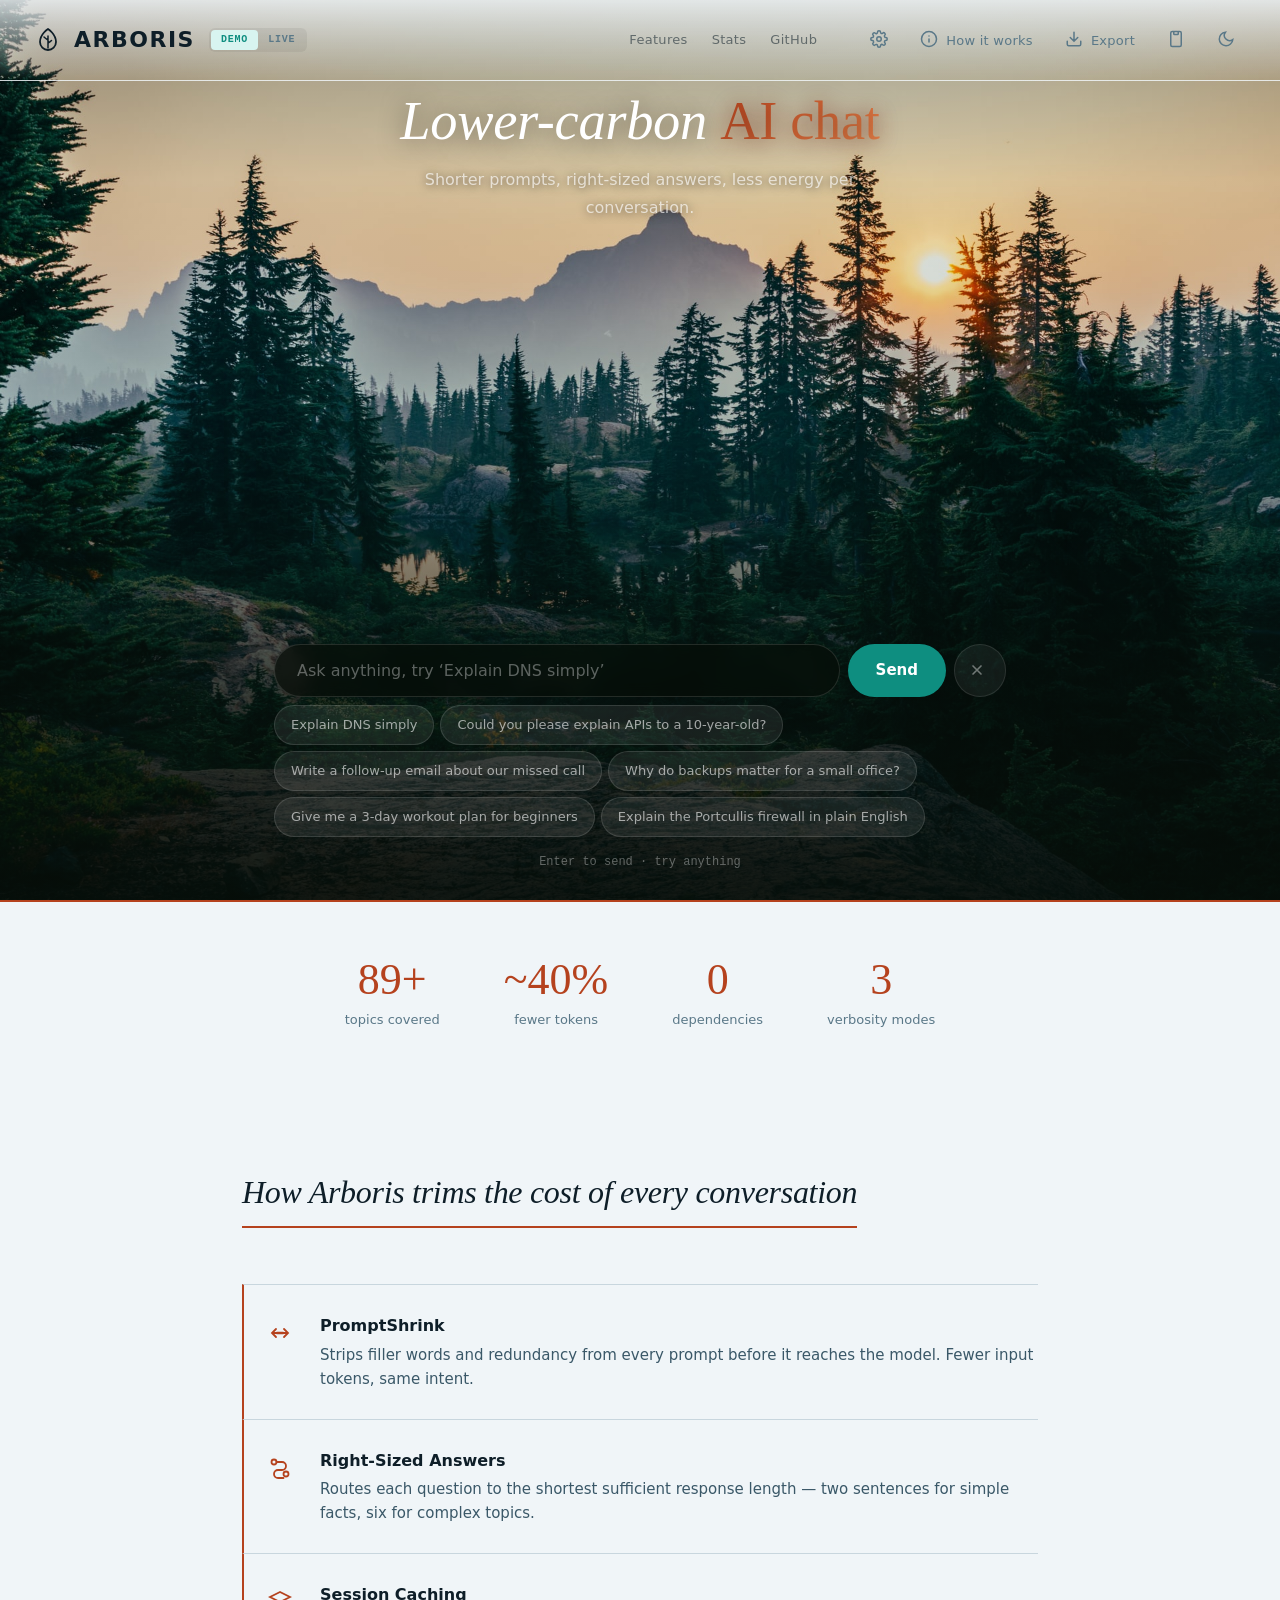
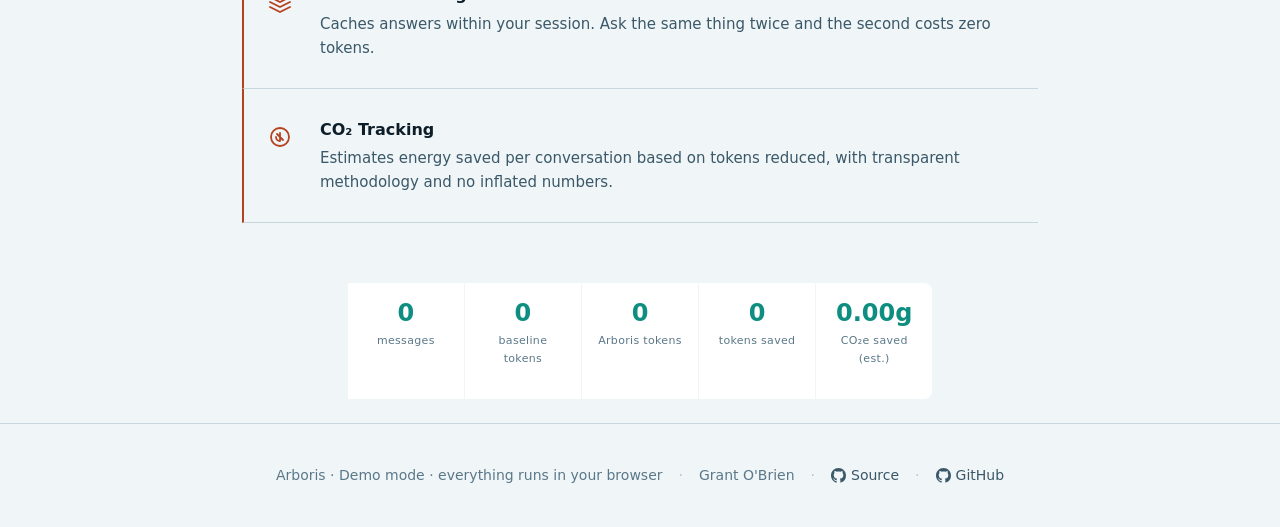
==== website/index.html @ 3ea9212c "Live mode toggle UI: clickable demo/live switcher in header with settings popover" ====
<!doctype html><html><head><meta charset=utf8><meta name=viewport content="width=device-width,initial-scale=1"><style>:root{color-scheme:light}body{margin:0;padding:0;font:14px -apple-system,BlinkMacSystemFont,sans-serif;background:#fff;color:#000}img{max-width:100%}[hidden]:not([hidden=until-found i]){display:none!important}</style></head><body>
<meta charset="utf-8">
<meta name="viewport" content="width=device-width, initial-scale=1">
<title>Arboris: Low-Carbon AI Chat</title>

<style>
/* ══════════════════════════════════════════════════
   DESIGN V2: UNDERSTORY
   Deep green hero with ChatGPT-style input: DM Sans clean
   with Playfair Display elegance, coral accent warmth.
══════════════════════════════════════════════════ */
:root {
  --bg: #060d08;
  --surface: #0b1610;
  --surface2: #121e16;
  --border: #1a2e1e;
  --border2: #243a28;
  --ink: #c8d6e0;
  --ink2: #7a96aa;
  --ink3: #506878;
  --teal: #cf4a28;
  --teal-dim: #1c0e08;
  --teal-glow: rgba(207,74,40,.22);
  --teal-soft: rgba(207,74,40,.08);
  --on-accent: #050a10;
  --amber: #e0b84a;
  --amber-dim: #181408;
  --red: #f07068;
  --blue: #60a0e0;
  --purple: #b48ade;
  --user-bg: #0a1a1e;
  --user-border: #14303a;
  --bot-bg: #0a1118;
  --sp-bg: #0a1a1e;
  --sp-fg: #3dd4c0;
  --ca-bg: #181408;
  --ca-fg: #e0b84a;
  --fo-bg: #1e100e;
  --fo-fg: #f07068;
  --ch-bg: #0c1428;
  --ch-fg: #60a0e0;
  --shadow: 0 4px 20px rgba(0,0,0,.55);
  --font-display: Georgia, 'Times New Roman', serif;
  --font-body: system-ui, -apple-system, 'Segoe UI', sans-serif;
  --font-mono: ui-monospace, 'Cascadia Code', monospace;
  --r: 12px;
  --rs: 8px;
  --header-bg: transparent;
  --header-ink: #c8d6e0;
  --pill-bg: rgba(207,74,40,.15);
  --pill-fg: #3dd4c0;
  --totals-bg: #0a1118;
  --totals-num: #3dd4c0;
  --send-bg: #cf4a28;
  --send-ink: #050a10;
  --chat-w: 720px;
}
[data-theme="light"] {
  --bg: #f0f5f8;
  --surface: #ffffff;
  --surface2: #e4edf2;
  --border: #c8d6de;
  --border2: #a8bcc8;
  --ink: #0e1e28;
  --ink2: #3a5868;
  --ink3: #5a7888;
  --teal: #b5421e;
  --teal-dim: #fce8e0;
  --teal-glow: rgba(14,142,128,.12);
  --on-accent: #ffffff;
  --amber: #8a6000;
  --amber-dim: #faf2d8;
  --red: #c02020;
  --blue: #1668b0;
  --purple: #6a3ab0;
  --user-bg: #d8f4f0;
  --user-border: #b0dcd6;
  --bot-bg: #ffffff;
  --sp-bg: #d8f4f0;
  --sp-fg: #0e8e80;
  --ca-bg: #faf2d8;
  --ca-fg: #8a6000;
  --fo-bg: #fce0e0;
  --fo-fg: #c02020;
  --ch-bg: #dce8f8;
  --ch-fg: #1668b0;
  --shadow: 0 1px 8px rgba(0,20,40,.06);
  --header-bg: transparent;
  --header-ink: #0e1e28;
  --pill-bg: #d8f4f0;
  --pill-fg: #0e8e80;
  --totals-bg: #dceef2;
  --totals-num: #0e8e80;
  --send-bg: #0e8e80;
  --send-ink: #ffffff;
}
*,*::before,*::after { box-sizing: border-box; margin: 0; padding: 0 }
html { color-scheme: dark }
html[data-theme="light"] { color-scheme: light }

body {
  font-family: var(--font-body);
  background: var(--bg);
  color: var(--ink);
  font-size: 17px;
  line-height: 1.6;
  min-height: 100vh;
  -webkit-font-smoothing: antialiased;
}

/* ── Hero ── */
.hero {
  position: relative;
  min-height: 100vh;
  min-height: 100svh;
  display: flex;
  flex-direction: column;
  align-items: center;
  justify-content: flex-end;
  text-align: center;
  padding: 0 0 0;
  background: url('[data-uri]') center / cover no-repeat;
  overflow: hidden;
}
.hero::before {
  content: '';
  position: absolute;
  inset: 0;
  background:
    linear-gradient(to bottom,
      rgba(6,13,8,.3) 0%,
      rgba(6,13,8,.08) 20%,
      rgba(6,13,8,.12) 45%,
      rgba(6,13,8,.7) 75%,
      rgba(6,13,8,.92) 100%);
  pointer-events: none;
}
.hero > * { position: relative; z-index: 1 }
.hero-title {
  font-family: var(--font-display);
  font-size: clamp(2.2rem, 5vw, 3.4rem);
  font-weight: 400;
  font-style: italic;
  line-height: 1.2;
  color: #fff;
  margin-bottom: 12px;
  letter-spacing: -0.3px;
  text-shadow: 0 2px 24px rgba(0,0,0,.5);
}
.hero-title em {
  font-style: normal;
  background: linear-gradient(135deg, var(--teal), #e8824a);
  -webkit-background-clip: text;
  -webkit-text-fill-color: transparent;
  background-clip: text;
  filter: drop-shadow(0 2px 10px rgba(207,74,40,.4));
}
.hero-sub {
  font-size: 1rem;
  color: rgba(255,255,255,.65);
  max-width: 32em;
  margin: 0 auto 32px;
  line-height: 1.7;
  text-shadow: 0 1px 10px rgba(0,0,0,.6);
}
.hero-input-wrap { display: none;
  width: 100%;
  max-width: 620px;
  margin: 0 auto;
}
.hero-input-row {
  display: flex;
  background: rgba(10,17,24,.55);
  border: 1px solid rgba(200,214,224,.15);
  border-radius: 16px;
  backdrop-filter: blur(16px);
  -webkit-backdrop-filter: blur(16px);
  overflow: hidden;
  transition: border-color .25s, box-shadow .25s;
  box-shadow: 0 8px 40px rgba(0,0,0,.35);
}
.hero-input-row:focus-within {
  border-color: rgba(207,74,40,.45);
  box-shadow: 0 8px 40px rgba(0,0,0,.35), 0 0 24px rgba(207,74,40,.15);
}
.hero-input {
  flex: 1;
  min-height: 56px;
  background: transparent;
  border: none;
  color: #fff;
  padding: 16px 24px;
  font-size: 16px;
  font-family: var(--font-body);
  outline: none;
}
.hero-input::placeholder { color: rgba(255,255,255,.4) }
.hero-send {
  background: var(--teal);
  color: var(--on-accent);
  border: none;
  padding: 16px 28px;
  font-weight: 600;
  font-size: 15px;
  cursor: pointer;
  font-family: var(--font-body);
  transition: filter .15s;
  white-space: nowrap;
  border-radius: 0 15px 15px 0;
}
.hero-send:hover { filter: brightness(1.15) }
.hero-chips { display: none !important;
  display: flex;
  flex-wrap: wrap;
  gap: 8px;
  justify-content: center;
  margin-top: 16px;
}
.hero-chip {
  background: rgba(255,255,255,.07);
  border: 1px solid rgba(255,255,255,.1);
  color: rgba(255,255,255,.55);
  border-radius: 20px;
  padding: 7px 16px;
  font-size: 13px;
  cursor: pointer;
  font-family: var(--font-body);
  transition: background .2s, color .2s, border-color .2s;
  backdrop-filter: blur(6px);
  white-space: nowrap;
}
.hero-chip:hover {
  background: rgba(207,74,40,.18);
  border-color: rgba(207,74,40,.3);
  color: rgba(255,255,255,.8);
}
.hero-ctas { display: none }
.hero-divider { display: none }
.hero-scroll-hint { display: none !important;
  margin-top: 28px;
  color: var(--teal);
  opacity: .4;
  font-size: 22px;
  animation: bob 2.5s ease-in-out infinite;
}
@keyframes bob { 0%,100%{ transform: translateY(0) } 50%{ transform: translateY(6px) } }

/* ── Hero chat overlay ── */
.hero-landing {
  display: flex; flex-direction: column; align-items: center;
  justify-content: center; flex: 1; width: 100%; padding: 0 32px;
  transition: opacity .35s, transform .35s;
}
.hero.chatting .hero-landing {
  opacity: 0; pointer-events: none; position: absolute;
  transform: translateY(-20px);
}
.hero-chat-area {
  flex: 1; width: 100%; max-width: 780px; margin: 0 auto;
  overflow-y: auto; display: flex; flex-direction: column; gap: 16px;
  padding: 80px 24px 8px; scroll-behavior: smooth;
  justify-content: flex-end;
  opacity: 0; pointer-events: none; transition: opacity .3s;
}
.hero.chatting .hero-chat-area { opacity: 1; pointer-events: auto; }
.hero-chat-area::-webkit-scrollbar { width: 4px }
.hero-chat-area::-webkit-scrollbar-thumb { background: rgba(255,255,255,.15); border-radius: 2px }

.hero-bottom {
  width: 100%; max-width: 780px; margin: 0 auto;
  padding: 12px 24px 28px; flex-shrink: 0;
}
.hero-bottom .ip-bar { margin-bottom: 6px }
.hero-bottom .ip-preview { color: rgba(255,255,255,.45) }
.hero-bottom .ip-preview.active { color: var(--teal) }
.hero-bottom .ip-count { color: rgba(255,255,255,.45) }
.hero-bottom .shrink-bar { margin-top: 6px }
.hero-bottom .hint { color: rgba(255,255,255,.35) }
.hero-bottom .chips { margin-top: 8px }
.hero-bottom .chip {
  background: rgba(255,255,255,.08); border: 1px solid rgba(255,255,255,.12);
  color: rgba(255,255,255,.6); font-size: 13px; padding: 7px 16px;
  border-radius: 20px; cursor: pointer; transition: all .2s; font-family: var(--font-body);
}
.hero-bottom .chip:hover { background: rgba(255,255,255,.14); color: rgba(255,255,255,.85) }
.hero.chatting .hero-bottom .chips { display: none }
.hero.chatting .hero-bottom .hint { display: none }

.hero-bottom .ir { display: flex; gap: 8px }
.hero-bottom .ir input {
  flex: 1; padding: 16px 22px; border-radius: 28px;
  border: 1px solid rgba(255,255,255,.12);
  background: rgba(6,13,8,.7); backdrop-filter: blur(8px);
  color: #fff; font-size: 16px; font-family: var(--font-body);
  outline: none; transition: border-color .2s, box-shadow .2s;
}
.hero-bottom .ir input::placeholder { color: rgba(255,255,255,.35) }
.hero-bottom .ir input:focus { border-color: var(--teal); box-shadow: 0 0 16px rgba(207,74,40,.18) }
.hero-bottom .btn-s {
  padding: 16px 28px; border-radius: 28px; border: none;
  background: var(--send-bg); color: var(--send-ink);
  font-weight: 600; font-size: 15px; cursor: pointer;
  font-family: var(--font-body); transition: filter .2s;
}
.hero-bottom .btn-s:hover { filter: brightness(1.15) }
.hero-bottom .btn-cl {
  background: rgba(255,255,255,.06); border: 1px solid rgba(255,255,255,.1);
  color: rgba(255,255,255,.4); border-radius: 28px; padding: 0 14px;
  cursor: pointer; transition: all .2s; display: flex; align-items: center;
}
.hero-bottom .btn-cl:hover { color: rgba(255,255,255,.7); background: rgba(255,255,255,.1) }

/* Messages over hero photo */
.hero-chat-area .mr { display: flex; flex-direction: column; gap: 6px }
.hero-chat-area .mr.user { align-items: flex-end }
.hero-chat-area .mr.bot { align-items: flex-start }
.hero-chat-area .bubble {
  max-width: 70%; padding: 14px 20px; border-radius: var(--r);
  line-height: 1.65; white-space: pre-wrap; word-break: break-word; font-size: 16px;
  backdrop-filter: blur(12px); -webkit-backdrop-filter: blur(12px);
}
.hero-chat-area .mr.user .bubble {
  background: rgba(207,74,40,.2); border: 1px solid rgba(207,74,40,.3);
  border-radius: var(--r) var(--r) 4px var(--r); color: #fff;
}
.hero-chat-area .mr.bot .bubble {
  background: rgba(6,13,8,.75); border: 1px solid rgba(255,255,255,.08);
  border-radius: var(--r) var(--r) var(--r) 4px; color: rgba(255,255,255,.9);
}
.hero-chat-area .mr.bot .bubble.typing::after { content: '▋'; animation: blink .7s steps(1) infinite; color: var(--teal) }
.hero-chat-area .mr.bot .bubble.err { border-color: rgba(240,112,104,.3); color: var(--red) }
.hero-chat-area .dots-bubble {
  background: rgba(6,13,8,.75); border: 1px solid rgba(255,255,255,.08);
  border-radius: var(--r) var(--r) var(--r) 4px; padding: 14px 18px;
  backdrop-filter: blur(12px);
}
.hero-chat-area .restore-note { color: rgba(255,255,255,.35); font-size: 12px; text-align: center }
.hero-chat-area .turn-meta { color: rgba(255,255,255,.35) }
.hero-chat-area .turn-meta .pill { background: rgba(255,255,255,.08) }
.hero-chat-area .edit-link, .hero-chat-area .regen-link { color: rgba(255,255,255,.35); font-size: 12px }
.hero-chat-area .edit-link:hover, .hero-chat-area .regen-link:hover { color: rgba(255,255,255,.6) }
.hero-chat-area .mode-tag { color: rgba(255,255,255,.3); font-size: 11px }
.hero-chat-area .cf { /* cache flash stays global */ }
/* Welcome bubble in hero */
.hero-chat-area .welcome-bubble {
  background: rgba(6,13,8,.65); border: 1px solid rgba(255,255,255,.06);
  border-radius: var(--r); padding: 16px 22px; color: rgba(255,255,255,.75);
  font-size: 15px; line-height: 1.6; backdrop-filter: blur(12px); max-width: 70%;
}

/* ── Header ── */
.hd {
  padding: 18px 32px;
  display: flex;
  align-items: center;
  justify-content: space-between;
  gap: 16px;
  flex-wrap: wrap;
  position: fixed;
  top: 0;
  left: 0;
  right: 0;
  background: linear-gradient(to bottom, rgba(6,13,8,.6) 0%, transparent 100%);
  color: var(--header-ink);
  z-index: 20;
  border-bottom: 1px solid transparent;
}
.hd.scrolled { border-bottom-color: rgba(207,74,40,.2); }
[data-theme="light"] .hd { background: linear-gradient(to bottom, rgba(240,245,248,.85) 0%, transparent 100%) }
.hd-l { display: flex; align-items: center; gap: 14px }
.logo {
  font-family: var(--font-body);
  font-size: 22px;
  font-weight: 700;
  letter-spacing: 1.5px;
  color: var(--header-ink);
  display: flex;
  align-items: center;
  gap: 10px;
  text-transform: uppercase;
}
.logo-icon {
  width: 32px; height: 32px;
  background: transparent;
  display: flex;
  align-items: center;
  justify-content: center;
  font-size: 20px;
  flex-shrink: 0;
  border-radius: 0;
  border: none;
}
.demo-pill {
  font-size: 10px;
  font-weight: 600;
  font-family: var(--font-mono);
  padding: 3px 10px;
  border-radius: 4px;
  background: var(--pill-bg);
  color: var(--pill-fg);
  letter-spacing: .12em;
  text-transform: uppercase;
}

.hd-nav {
  display: flex;
  align-items: center;
  gap: 24px;
  margin-left: auto;
  margin-right: 24px;
}
.nav-link {
  color: var(--header-ink);
  opacity: .55;
  text-decoration: none;
  font-family: var(--font-body);
  font-size: 13px;
  font-weight: 500;
  letter-spacing: .3px;
  transition: opacity .2s, color .2s;
}
.nav-link:hover {
  opacity: 1;
  color: var(--teal);
}
@media (max-width: 600px) {
  .hd-nav { display: none; }
}

.hd-r { display: flex; gap: 6px; align-items: center }
.icon-btn {
  background: transparent;
  border: 1px solid transparent;
  color: var(--ink3);
  border-radius: var(--rs);
  padding: 6px 12px;
  cursor: pointer;
  font-size: 16px;
  line-height: 1;
  transition: color .2s;
  min-height: 44px;
  min-width: 44px;
  display: inline-flex;
  align-items: center;
  justify-content: center;
  gap: 8px;
  font-family: var(--font-body);
}
.icon-btn:hover { color: var(--ink) }
.icon-btn .lbl { font-size: 13px; font-weight: 500; letter-spacing: .02em }
.hd .icon-btn { color: var(--ink3) }
.hd .icon-btn:hover { color: var(--ink) }
.hd .live-pill { background: var(--pill-bg); color: var(--pill-fg) }

/* ── Focus + a11y ── */
:focus-visible { outline: 2px solid var(--teal); outline-offset: 2px }
.sr-only { position: absolute; width: 1px; height: 1px; padding: 0; margin: -1px; overflow: hidden; clip: rect(0,0,0,0); white-space: nowrap; border: 0 }

/* ── Totals ── */
.totals {
  display: flex;
  flex-wrap: wrap;
  gap: 1px;
  padding: 0 32px;
  border: none;
  background: transparent;
  max-width: 900px;
  margin: 0 auto 24px;
}
.ti {
  flex: 1;
  min-width: 110px;
  padding: 16px 14px;
  text-align: center;
  border: none;
  background: var(--surface);
  position: relative;
}
.ti:first-child { border-radius: var(--rs) 0 0 var(--rs) }
.ti:last-child { border-radius: 0 var(--rs) var(--rs) 0 }
.tn {
  font-size: 24px;
  font-weight: 700;
  font-family: var(--font-body);
  color: var(--totals-num);
  display: block;
  line-height: 1.2;
  transition: color .25s;
}
.tn.pop { color: var(--amber) }
.tl { font-size: 11px; color: var(--ink3); margin-top: 4px; display: block; letter-spacing: .03em }
.te { font-size: 11px; color: var(--totals-num); display: block; font-family: var(--font-mono); margin-top: 2px; min-height: 14px; opacity: .8 }

/* ── Layout ── */
.main {
  display: none;
}
.side-toggle { display: none }
@media(min-width:861px) {
  body { display: flex; flex-direction: column; height: auto }
}
@media(max-width:860px) {
  .main { grid-template-columns: 1fr; height: auto }
  .hero { padding: 0; min-height: 100svh; min-height: 100vh }
  .side-toggle {
    display: flex; order: -2; align-items: center; justify-content: space-between;
    gap: 8px; width: 100%; min-height: 48px; padding: 12px 20px;
    background: var(--surface); color: var(--ink); border: none;
    border-bottom: 1px solid var(--border); font: 500 15px var(--font-body);
    cursor: pointer; text-align: left;
  }
  .side-toggle .chev { transition: transform .2s; color: var(--ink3) }
  .side-toggle[aria-expanded="true"] .chev { transform: rotate(180deg) }
  .sidebar { order: -1; border: none; display: none }
  .sidebar.open { display: flex }
  .cs { min-height: 55vh }
  .tb-list { max-height: 50vh }
}

/* ── Chat panel ── */
.cp { display: flex; flex-direction: column; overflow: hidden }
.cs {
  flex: 1;
  overflow-y: auto;
  padding: 32px max(clamp(24px,4vw,48px), calc((100% - var(--chat-w))/2));
  display: flex;
  flex-direction: column;
  gap: 20px;
  scroll-behavior: smooth;
}
.cs::-webkit-scrollbar { width: 4px }
.cs::-webkit-scrollbar-thumb { background: var(--border2); border-radius: 2px }

/* Messages */
.mr { display: flex; flex-direction: column; gap: 6px }
.mr.user { align-items: flex-end }
.mr.bot { align-items: flex-start }
.bubble {
  max-width: 65%;
  padding: 14px 20px;
  border-radius: var(--r);
  line-height: 1.65;
  white-space: pre-wrap;
  word-break: break-word;
  font-size: 16px;
}
.mr.user .bubble {
  background: var(--user-bg);
  border: 1px solid var(--user-border);
  border-radius: var(--r) var(--r) 4px var(--r);
  color: var(--ink);
}
.mr.bot .bubble {
  background: var(--bot-bg);
  border: 1px solid var(--border);
  border-radius: var(--r) var(--r) var(--r) 4px;
}
.mr.bot .bubble.typing::after { content: '▋'; animation: blink .7s steps(1) infinite; color: var(--teal) }
@keyframes blink { 50% { opacity: 0 } }

/* Typing dots */
.dots-bubble {
  background: var(--bot-bg);
  border: 1px solid var(--border);
  border-radius: var(--r) var(--r) var(--r) 4px;
  padding: 14px 18px;
  display: inline-flex;
  gap: 5px;
  align-items: center;
}
.dot { width: 6px; height: 6px; border-radius: 50%; background: var(--teal); animation: dotpulse 1.2s infinite ease-in-out }
.dot:nth-child(2) { animation-delay: .2s }
.dot:nth-child(3) { animation-delay: .4s }
@keyframes dotpulse { 0%,80%,100% { transform: scale(.7); opacity: .4 } 40% { transform: scale(1); opacity: 1 } }

/* Diff display */
.diff-row { font-size: 12.5px; font-family: var(--font-mono); color: var(--ink3); margin: 2px 0 4px; max-width: 65%; line-height: 1.7; padding: 5px 10px; border-radius: var(--rs); background: var(--surface2) }
.dr { color: var(--red); text-decoration: line-through; opacity: .8 }
.dk { color: var(--ink2) }
.da { color: var(--amber); font-style: italic }
.diff-arrow { color: var(--ink3); margin: 0 4px; font-style: normal }

/* Meta */
.mm { display: flex; flex-wrap: wrap; gap: 5px; align-items: center; max-width: 65% }
.tag { font-size: 11px; font-weight: 600; font-family: var(--font-mono); padding: 2px 9px; border-radius: 4px; white-space: nowrap; letter-spacing: .02em }
.ts { background: var(--sp-bg); color: var(--sp-fg) }
.tc { background: var(--ca-bg); color: var(--ca-fg) }
.tf { background: var(--fo-bg); color: var(--fo-fg) }
.tx { background: var(--ch-bg); color: var(--ch-fg) }
.spill { font-size: 11px; font-weight: 700; font-family: var(--font-mono); padding: 2px 9px; border-radius: 4px; background: var(--teal-dim); color: var(--teal) }
.spill.mid { background: var(--amber-dim); color: var(--amber) }
.tok-tag { background: transparent; color: var(--ink3); font-weight: 500 }
.tag[title] { cursor: help; position: relative }
.tag[title]:hover::after { content: attr(title); position: absolute; bottom: calc(100% + 6px); left: 50%; transform: translateX(-50%); background: var(--surface); border: 1px solid var(--border2); color: var(--ink); font-size: 11px; font-family: var(--font-mono); font-weight: 400; padding: 5px 9px; border-radius: var(--rs); white-space: nowrap; z-index: 50; pointer-events: none; box-shadow: var(--shadow) }
.tag[title]:hover::before { content: ''; position: absolute; bottom: calc(100% + 1px); left: 50%; transform: translateX(-50%); border: 4px solid transparent; border-top-color: var(--border2); z-index: 51; pointer-events: none }

/* Input area */
.ia {
  padding: 16px max(clamp(24px,4vw,48px), calc((100% - var(--chat-w))/2)) 18px;
  border-top: 1px solid var(--border);
  background: var(--surface);
}
.ip-bar { display: flex; align-items: center; justify-content: space-between; min-height: 18px; margin-bottom: 6px }
.ip-preview { font-size: 12.5px; font-family: var(--font-mono); color: var(--ink3); transition: color .2s; flex: 1 }
.ip-preview.active { color: var(--teal) }
.ip-preview .px { color: var(--red); text-decoration: line-through; opacity: .75 }
.ip-count { font-size: 11px; font-family: var(--font-mono); color: var(--ink3); white-space: nowrap; margin-left: 12px }
.ir { display: flex; gap: 8px }
.ir input {
  flex: 1;
  min-height: 52px;
  background: var(--bg);
  border: 1px solid var(--border);
  color: var(--ink);
  border-radius: var(--rs);
  padding: 12px 18px;
  font-size: 16px;
  font-family: var(--font-body);
  outline: none;
  transition: border-color .2s;
}
.ir input::placeholder { color: var(--ink3) }
.ir input:focus { border-color: var(--teal); box-shadow: 0 0 12px rgba(207,74,40,.14) }
.btn-s {
  background: var(--send-bg);
  color: var(--send-ink);
  border: none;
  border-radius: var(--rs);
  padding: 10px 26px;
  font-weight: 600;
  font-size: 15px;
  cursor: pointer;
  font-family: var(--font-body);
  transition: filter .15s, transform .1s;
  white-space: nowrap;
}
.btn-s:hover { filter: brightness(1.12) }
.btn-s:active { transform: scale(.97) }
.btn-cl {
  background: transparent;
  border: 1px solid var(--border);
  color: var(--ink3);
  border-radius: var(--rs);
  padding: 10px 16px;
  font-size: 16px;
  cursor: pointer;
  font-family: var(--font-body);
  transition: color .2s;
}
.btn-cl:hover { color: var(--ink) }
.chips { display: flex; flex-wrap: wrap; gap: 6px; margin-top: 10px }
.chip {
  background: transparent;
  border: 1px solid var(--border);
  color: var(--ink3);
  border-radius: 6px;
  padding: 5px 14px;
  font-size: 13px;
  cursor: pointer;
  font-family: var(--font-body);
  transition: border-color .2s, color .2s;
  white-space: nowrap;
}
.chip:hover { border-color: var(--teal); color: var(--teal) }
.hint { font-size: 12px; color: var(--ink3); margin-top: 8px; font-family: var(--font-mono) }
.shrink-bar { height: 2px; border-radius: 1px; background: var(--surface2); margin-top: 8px; overflow: hidden; opacity: 0; transition: opacity .3s }
.shrink-bar.active { opacity: 1 }
.shrink-bar-fill { height: 100%; border-radius: 1px; background: var(--teal); width: 0%; transition: width .35s cubic-bezier(.4,0,.2,1) }
.btn-s,.btn-cl { min-height: 52px; min-width: 52px }
.chip { min-height: 40px }

/* Turns + actions */
.turn { display: flex; flex-direction: column; gap: 12px }
.acts { display: flex; flex-wrap: wrap; gap: 4px }
.act {
  min-height: 40px; min-width: 40px; padding: 0 12px;
  background: transparent; border: 1px solid transparent;
  color: var(--ink3); border-radius: var(--rs);
  font-size: 13px; font-family: var(--font-body);
  cursor: pointer; transition: color .2s;
}
.act:hover { color: var(--teal) }
.mm .act { margin-left: 2px }
.edit-box { display: flex; flex-direction: column; gap: 6px; width: min(580px,92%) }
.edit-box textarea {
  background: var(--bg); border: 1px solid var(--teal);
  color: var(--ink); border-radius: var(--rs);
  padding: 10px 14px; font: 15px/1.55 var(--font-body);
  resize: vertical; min-height: 88px;
}
.edit-box textarea:focus { outline: none }
.edit-box .acts { justify-content: flex-end }
.edit-box .act.save { background: var(--teal); color: var(--on-accent); font-weight: 600 }
.restore-note { align-self: center; font-size: 12px; font-family: var(--font-mono); color: var(--ink2); background: var(--surface2); border-radius: 4px; padding: 4px 12px }

/* Topic browser */
.tb-search {
  width: 100%; min-height: 44px; background: var(--bg);
  border: 1px solid var(--border); color: var(--ink);
  border-radius: var(--rs); padding: 8px 12px; font: 14px var(--font-body);
}
.tb-search:focus { border-color: var(--teal); outline: none }
.tb-count { font-size: 12px; font-family: var(--font-mono); color: var(--ink3); margin: 6px 0 4px }
.tb-list { max-height: 320px; overflow-y: auto; margin: 0 -4px; padding: 0 4px }
.tb-cat {
  font-size: 10px; font-weight: 700; font-family: var(--font-mono);
  color: var(--ink3); letter-spacing: .08em; text-transform: uppercase;
  margin: 12px 0 4px; display: flex; justify-content: space-between;
}
.tb-group ul { list-style: none; padding: 0 }
.panel .tb-group li { margin: 0 }
.tb-item {
  display: block; width: 100%; min-height: 44px;
  text-align: left; background: transparent; border: 1px solid transparent;
  border-radius: var(--rs); padding: 6px 8px; cursor: pointer;
  color: var(--ink); font-family: var(--font-body);
}
.tb-item:hover { background: var(--teal-dim) }
.tb-name { display: block; font-size: 14px; font-weight: 500 }
.tb-q { display: block; font-size: 12.5px; color: var(--ink3) }

/* Dialog */
dialog.how {
  margin: auto; max-width: 640px; width: calc(100% - 32px);
  max-height: 88vh; background: var(--surface); color: var(--ink);
  border: 1px solid var(--border); border-radius: var(--r);
  padding: 0; box-shadow: 0 20px 60px rgba(0,0,0,.55);
}
dialog.how::backdrop { background: rgba(0,8,18,.7); backdrop-filter: blur(6px) }
.how-in { padding: 24px 28px; overflow-y: auto; max-height: 88vh }
.how-hd { display: flex; justify-content: space-between; align-items: center; gap: 12px; margin-bottom: 8px }
.how h2 { font-family: var(--font-display); font-size: 24px; font-weight: 400; font-style: italic; letter-spacing: 0 }
.how h3 { font-size: 14px; font-weight: 700; color: var(--teal); margin: 20px 0 6px; letter-spacing: .02em }
.how p, .how li { font-size: 14.5px; color: var(--ink2); line-height: 1.65 }
.how ul { padding-left: 18px }
.how b, .how code { color: var(--ink) }
.how code { font-family: var(--font-mono); font-size: 12.5px; background: var(--surface2); padding: 1px 5px; border-radius: 4px }

/* ── Sidebar ── */
.sidebar {
  overflow-y: auto;
  background: var(--surface);
  border-left: 1px solid var(--border);
  padding: 20px 18px;
  display: flex;
  flex-direction: column;
  gap: 16px;
}
.sidebar::-webkit-scrollbar { width: 3px }
.sidebar::-webkit-scrollbar-thumb { background: var(--border2); border-radius: 2px }
.panel { border: none; border-radius: 0; padding: 8px 0; background: transparent; border-bottom: 1px solid var(--border) }
.panel:last-child { border-bottom: none }
.pt {
  font-family: var(--font-display);
  font-size: 16px;
  font-weight: 400;
  font-style: italic;
  color: var(--ink);
  margin-bottom: 10px;
  display: flex;
  align-items: center;
  gap: 6px;
}
.panel p, .panel li { font-size: 13.5px; color: var(--ink3); line-height: 1.6; margin-bottom: 5px }
.panel ul { padding-left: 16px }
.panel li { margin-bottom: 3px }
.panel b { color: var(--ink2); font-weight: 600 }
.callout { background: var(--amber-dim); border-radius: var(--rs); padding: 10px 12px; font-size: 13px; color: var(--ink2); line-height: 1.55; margin: 8px 0 }
.callout b { color: var(--amber) }
details { margin-top: 6px }
summary {
  cursor: pointer; font-size: 13px; font-weight: 500;
  color: var(--ink3); list-style: none;
  display: flex; align-items: center; gap: 5px;
  user-select: none; min-height: 32px;
}
summary::before { content: '▸'; font-size: 10px; transition: transform .2s; color: var(--teal) }
details[open] summary::before { transform: rotate(90deg) }
details p { margin-top: 6px }
.sr { display: flex; justify-content: space-between; align-items: center; padding: 6px 0; font-size: 13px }
.sv { font-family: var(--font-mono); color: var(--teal); font-weight: 600 }
a { color: var(--teal); text-decoration: underline; text-decoration-color: rgba(224,120,88,.3); text-underline-offset: 3px }
a:hover { text-decoration-color: var(--teal) }

/* History */
.hist-item {
  border-top: none; padding: 6px 0; cursor: pointer; font-size: 13px;
  display: block; width: 100%; min-height: 40px; background: none;
  border: none; text-align: left; color: inherit; font-family: var(--font-body);
}
.hist-item .hi { display: flex; justify-content: space-between; align-items: center; gap: 6px }
.hist-q { color: var(--ink2); white-space: nowrap; overflow: hidden; text-overflow: ellipsis; flex: 1; font-size: 13px }
.hist-pct { font-family: var(--font-mono); color: var(--teal); font-size: 12px; font-weight: 600; white-space: nowrap }
.hist-meta { font-size: 11px; color: var(--ink3); font-family: var(--font-mono); margin-top: 3px; display: none }
.hist-item.open .hist-meta { display: block }

/* ── Footer ── */
.ft {
  border-top: 1px solid var(--border);
  padding: 14px 32px;
  font-size: 12.5px;
  color: var(--ink3);
  display: flex;
  gap: 12px;
  flex-wrap: wrap;
  justify-content: space-between;
  background: var(--bg);
}

/* ── Flash + Toast ── */
.cf { position: fixed; top: 50%; left: 50%; transform: translate(-50%,-50%) scale(.88); background: var(--ch-bg); color: var(--ch-fg); border-radius: var(--r); padding: 10px 20px; font-family: var(--font-mono); font-weight: 700; font-size: 14px; pointer-events: none; opacity: 0; transition: opacity .18s, transform .22s; z-index: 200; white-space: nowrap; box-shadow: var(--shadow) }
.cf.show { opacity: 1; transform: translate(-50%,-50%) scale(1) }
.toast { position: fixed; bottom: 28px; left: 50%; transform: translateX(-50%) translateY(8px); background: var(--ink); color: var(--bg); border-radius: var(--rs); padding: 8px 18px; font-size: 14px; opacity: 0; transition: opacity .2s, transform .2s; z-index: 200; pointer-events: none; box-shadow: var(--shadow) }
.toast.show { opacity: 1; transform: translateX(-50%) translateY(0) }

/* ── Live mode ── */
[hidden] { display: none !important }
.live-pill { font-size: 10px; font-weight: 600; font-family: var(--font-mono); padding: 3px 9px; border-radius: 4px; background: var(--teal); color: var(--on-accent); letter-spacing: .08em; text-transform: uppercase }
.live-bar { display: flex; flex-wrap: wrap; gap: 8px 16px; align-items: center; padding: 6px 32px; background: var(--surface); font-size: 14px }
.live-sw { display: inline-flex; align-items: center; gap: 8px; font-weight: 500; color: var(--ink2); cursor: pointer; min-height: 44px }
.live-sw input { width: 18px; height: 18px; accent-color: var(--teal); cursor: pointer }
.live-opts { display: flex; flex-wrap: wrap; gap: 8px 16px; align-items: center; flex: 1 }
.live-opts label { font-size: 13px; color: var(--ink2) }
.live-url { flex: 1; min-width: 220px; max-width: 420px; min-height: 40px; background: var(--bg); border: 1px solid var(--border); color: var(--ink); border-radius: var(--rs); padding: 6px 12px; font: 13px var(--font-mono) }
.live-url:focus { border-color: var(--teal); outline: none }
.live-banner { width: 100%; background: var(--amber-dim); color: var(--ink); border-radius: var(--rs); padding: 6px 12px; font-size: 13px; font-weight: 600; margin-bottom: 4px }
.ti-lbl { flex: 0 0 auto; display: flex; align-items: center; justify-content: center; font: 600 10px var(--font-mono); letter-spacing: .06em; color: var(--ink3); padding: 6px 12px; text-align: center; text-transform: uppercase }
.totals-live { background: var(--totals-bg); max-width: 900px; margin: 0 auto }
.totals-live .tn { color: var(--totals-num) }
.totals-live .tn.sm { font-size: 16px }
.mr.bot .bubble.err { border-color: var(--red); color: var(--red) }
.tag.tg-live { background: var(--teal); color: var(--on-accent) }
.tag.tg-info { background: var(--surface2); color: var(--ink2) }
.tag.tg-warn { background: var(--amber-dim); color: var(--amber) }

/* ── Mode toggle (header pills) ── */
.mode-toggle {
  display: inline-flex; align-items: center; gap: 0;
  background: rgba(255,255,255,.06); border-radius: 6px;
  padding: 2px; cursor: pointer; position: relative;
}
.mode-toggle .mt-opt {
  font-size: 10px; font-weight: 600; font-family: var(--font-mono);
  padding: 3px 10px; border-radius: 4px; letter-spacing: .08em;
  text-transform: uppercase; cursor: pointer; transition: all .2s;
  color: var(--ink3); background: transparent; border: none;
  line-height: 1.4;
}
.mode-toggle .mt-opt.active-demo {
  background: var(--pill-bg); color: var(--pill-fg);
}
.mode-toggle .mt-opt.active-live {
  background: var(--teal); color: var(--on-accent);
}
.mode-toggle .mt-opt:hover:not(.active-demo):not(.active-live) {
  color: var(--ink2);
}
[data-theme="light"] .mode-toggle { background: rgba(0,0,0,.06) }

/* ── Settings popover ── */
.settings-pop {
  position: absolute; top: calc(100% + 8px); right: 0;
  background: var(--surface); border: 1px solid var(--border2);
  border-radius: var(--r); padding: 16px 18px; min-width: 320px;
  box-shadow: 0 8px 32px rgba(0,0,0,.4); z-index: 100;
  opacity: 0; pointer-events: none; transform: translateY(-4px);
  transition: opacity .15s, transform .15s;
}
.settings-pop.open { opacity: 1; pointer-events: auto; transform: translateY(0) }
.settings-pop .sp-title {
  font-size: 11px; font-weight: 600; font-family: var(--font-mono);
  text-transform: uppercase; letter-spacing: .06em; color: var(--ink3);
  margin-bottom: 10px;
}
.settings-pop .sp-row {
  display: flex; flex-direction: column; gap: 4px; margin-bottom: 12px;
}
.settings-pop .sp-row:last-child { margin-bottom: 0 }
.settings-pop .sp-label {
  font-size: 12px; font-weight: 500; color: var(--ink2);
}
.settings-pop .sp-input {
  width: 100%; background: var(--bg); border: 1px solid var(--border);
  color: var(--ink); border-radius: var(--rs); padding: 8px 10px;
  font: 12px var(--font-mono); outline: none; transition: border-color .2s;
}
.settings-pop .sp-input:focus { border-color: var(--teal) }
.settings-pop .sp-check {
  display: flex; align-items: center; gap: 8px; font-size: 12px;
  color: var(--ink2); cursor: pointer;
}
.settings-pop .sp-check input {
  width: 15px; height: 15px; accent-color: var(--teal); cursor: pointer;
}
.settings-pop .sp-note {
  font-size: 11px; color: var(--ink3); line-height: 1.4;
}
@media(max-width:540px) {
  .settings-pop { min-width: 280px; right: -8px }
}

@media(max-width:540px) {
  body { font-size: 16px }
  .hero { padding: 0 16px 28px; min-height: 72svh; min-height: 72vh }
  .hero-title { font-size: 1.6rem }
  .hero-input { padding: 14px 16px; font-size: 15px }
  .hero-send { padding: 14px 20px; font-size: 14px }
  .hero-chip { font-size: 12px; padding: 6px 12px }
  .ti { min-width: 80px; padding: 10px 8px }
  .tn { font-size: 18px }
  .totals { padding: 0 16px }
  .bubble { max-width: 90%; font-size: 15px; padding: 10px 14px }
  .cs { padding: 20px 16px }
  .ia { padding: 12px 16px 14px }
  .logo { font-size: 18px }
  .mm { max-width: 90% }
  .diff-row { max-width: 90% }
  .hd { padding: 14px 16px }
  .hd .lbl { display: none }
  .live-bar { padding: 4px 16px }
  .edit-box { width: 100% }
}
@media(prefers-reduced-motion:reduce) {
  * { animation: none !important; transition: none !important }
}

/* ── V2 Understory: Features ── */
.feat-section {
  padding: 80px 32px 60px;
  max-width: 860px;
  margin: 0 auto;
}
.feat-section-title {
  border-bottom: 2px solid var(--teal);
  display: inline-block;
  padding-bottom: 8px;
  font-family: var(--font-display);
  font-size: clamp(1.5rem, 3vw, 2rem);
  font-weight: 400;
  font-style: italic;
  color: var(--ink);
  margin-bottom: 56px;
  letter-spacing: -0.3px;
}
.feat-row {
  display: flex;
  align-items: flex-start;
  gap: 20px;
  padding: 28px 0 28px 16px;
  border-bottom: 1px solid var(--border);
  border-left: 2px solid var(--teal);
}
.feat-row:first-of-type { border-top: 1px solid var(--border) }
.feat-row-icon {
  flex-shrink: 0;
  width: 40px;
  height: 40px;
  display: flex;
  align-items: center;
  justify-content: center;
  color: var(--teal);
}
.feat-row-icon svg { width: 24px; height: 24px }
.feat-row-body { flex: 1 }
.feat-row-title {
  font-size: 16px;
  font-weight: 600;
  color: var(--ink);
  margin-bottom: 4px;
}
.feat-row-desc {
  font-size: 15px;
  color: var(--ink2);
  line-height: 1.6;
}

/* ── V2 Understory: Stats ── */
.stats-bar {
  border-top: 2px solid var(--teal);
  padding: 56px 32px;
  display: flex;
  justify-content: center;
  gap: 64px;
  flex-wrap: wrap;
}
.stat-item { text-align: center }
.stat-num {
  font-family: var(--font-display);
  font-size: 44px;
  color: var(--teal);
  font-weight: 400;
  color: var(--teal);
  line-height: 1;
}
.stat-label {
  font-size: 13px;
  color: var(--ink3);
  margin-top: 8px;
}

/* ── V2 Understory: Footer ── */
.site-footer {
  padding: 40px 32px;
  text-align: center;
  border-top: 1px solid var(--border);
}
.footer-line {
  font-size: 14px;
  color: var(--ink3);
  display: flex;
  justify-content: center;
  align-items: center;
  gap: 16px;
  flex-wrap: wrap;
}
.footer-link {
  color: var(--ink2);
  text-decoration: none;
  transition: color .2s;
  display: inline-flex;
  align-items: center;
  gap: 5px;
}
.footer-link:hover { color: var(--teal) }
.footer-link svg { width: 15px; height: 15px }
.footer-sep { color: var(--ink3); opacity: .4 }

@media(max-width:600px) {
  .stats-bar {
  border-top: 2px solid var(--teal); gap: 32px }
  .stat-num { font-size: 32px }
  .feat-row { flex-direction: column; gap: 12px }
}
</style>
<header class="hd">
  <div class="hd-l">
    <div class="logo"><div class="logo-icon" aria-hidden="true"><svg width="28" height="28" viewBox="0 0 28 28" fill="none" xmlns="http://www.w3.org/2000/svg"><path d="M14 3C14 3 6 8 6 16c0 4.4 3.6 8 8 8s8-3.6 8-8C22 8 14 3 14 3z" stroke="currentColor" stroke-width="1.8" fill="none"/><path d="M14 10v12M14 14c-2.5-1.5-4-3-4-3M14 17c2-1 3.5-2.5 3.5-2.5" stroke="currentColor" stroke-width="1.5" stroke-linecap="round"/></svg></div>Arboris</div>
    <div class="mode-toggle" id="mode-toggle" role="radiogroup" aria-label="Chat mode">
      <button class="mt-opt active-demo" id="demo-pill" role="radio" aria-checked="true" type="button">demo</button>
      <button class="mt-opt" id="live-pill" role="radio" aria-checked="false" type="button">live</button>
    </div>
  </div>
  <nav class="hd-nav">
      <a class="nav-link" href="#features">Features</a>
      <a class="nav-link" href="#stats">Stats</a>
      <a class="nav-link" href="https://github.com/succulentsdev/greensearch" target="_blank" rel="noopener">GitHub</a>
    </nav>
    <div class="hd-r">
    <div style="position:relative">
    <button class="icon-btn" id="settings-btn" type="button" aria-label="Backend settings" aria-haspopup="true" aria-expanded="false" title="Backend settings"><span aria-hidden="true"><svg width="18" height="18" viewBox="0 0 24 24" fill="none" stroke="currentColor" stroke-width="2" stroke-linecap="round"><circle cx="12" cy="12" r="3"/><path d="M19.4 15a1.65 1.65 0 00.33 1.82l.06.06a2 2 0 010 2.83 2 2 0 01-2.83 0l-.06-.06a1.65 1.65 0 00-1.82-.33 1.65 1.65 0 00-1 1.51V21a2 2 0 01-4 0v-.09A1.65 1.65 0 009 19.4a1.65 1.65 0 00-1.82.33l-.06.06a2 2 0 01-2.83-2.83l.06-.06A1.65 1.65 0 004.68 15a1.65 1.65 0 00-1.51-1H3a2 2 0 010-4h.09A1.65 1.65 0 004.6 9a1.65 1.65 0 00-.33-1.82l-.06-.06a2 2 0 012.83-2.83l.06.06A1.65 1.65 0 009 4.68a1.65 1.65 0 001-1.51V3a2 2 0 014 0v.09a1.65 1.65 0 001 1.51 1.65 1.65 0 001.82-.33l.06-.06a2 2 0 012.83 2.83l-.06.06A1.65 1.65 0 0019.4 9a1.65 1.65 0 001.51 1H21a2 2 0 010 4h-.09a1.65 1.65 0 00-1.51 1z"/></svg></span></button>
    <div class="settings-pop" id="settings-pop">
      <div class="sp-title">Backend</div>
      <div class="sp-row">
        <label class="sp-label" for="live-url">Backend URL</label>
        <input class="sp-input" id="live-url" type="url" placeholder="http://localhost:8000/api/chat">
      </div>
      <div class="sp-row">
        <label class="sp-check"><input id="live-baseline" type="checkbox"> Measure baseline (doubles API calls)</label>
      </div>
      <div class="sp-row">
        <p class="sp-note">Live mode sends prompts to this backend. Demo mode uses 95 pre-written topics in the browser.</p>
      </div>
    </div>
    </div>
    <button class="icon-btn" id="how-btn" type="button" aria-label="How this demo works" aria-haspopup="dialog" title="How this demo works"><span aria-hidden="true"><svg width="18" height="18" viewBox="0 0 24 24" fill="none" stroke="currentColor" stroke-width="2" stroke-linecap="round"><circle cx="12" cy="12" r="10"/><path d="M12 16v-4M12 8h.01"/></svg></span><span class="lbl">How it works</span></button>
    <button class="icon-btn" id="export-btn" type="button" aria-label="Export chat as a Markdown file" title="Export chat (.md)"><span aria-hidden="true"><svg width="18" height="18" viewBox="0 0 24 24" fill="none" stroke="currentColor" stroke-width="2" stroke-linecap="round"><path d="M21 15v4a2 2 0 01-2 2H5a2 2 0 01-2-2v-4M7 10l5 5 5-5M12 15V3"/></svg></span><span class="lbl">Export</span></button>
    <button class="icon-btn" id="copy-btn" type="button" aria-label="Copy session stats" title="Copy session stats"><span aria-hidden="true"><svg width="18" height="18" viewBox="0 0 24 24" fill="none" stroke="currentColor" stroke-width="2" stroke-linecap="round"><rect x="9" y="2" width="6" height="4" rx="1"/><path d="M9 2H7a2 2 0 00-2 2v16a2 2 0 002 2h10a2 2 0 002-2V4a2 2 0 00-2-2h-2"/></svg></span></button>
    <button class="icon-btn" id="theme-btn" type="button" aria-label="Toggle theme" title="Toggle light/dark"><span class="theme-icon"><svg width="18" height="18" viewBox="0 0 24 24" fill="none" stroke="currentColor" stroke-width="2" stroke-linecap="round"><path d="M21 12.79A9 9 0 1111.21 3 7 7 0 0021 12.79z"/></svg></span></button>
  </div>
</header>

<section class="hero">
  <div class="hero-landing">
    <h1 class="hero-title">Lower-carbon <em>AI chat</em></h1>
    <p class="hero-sub">Shorter prompts, right-sized answers, less energy per conversation.</p>
  </div>
  <div class="hero-chat-area" id="chat" role="region" aria-label="Conversation"></div>
  <div class="sr-only" id="sr-live" aria-live="polite" aria-atomic="true"></div>
  <div class="hero-bottom">
    <div class="ip-bar">
      <div class="ip-preview" id="ip-prev"></div>
      <div class="ip-count" id="ip-cnt"></div>
    </div>
    <div class="ir">
      <input id="ci" type="text" placeholder="Ask anything, try ‘Explain DNS simply’" autocomplete="off" aria-label="Your question">
      <button class="btn-s" id="sb" type="button">Send</button>
      <button class="btn-cl" id="cb" type="button" title="Clear chat" aria-label="Clear chat"><svg width="16" height="16" viewBox="0 0 24 24" fill="none" stroke="currentColor" stroke-width="2.5" stroke-linecap="round"><path d="M18 6L6 18M6 6l12 12"/></svg></button>
    </div>
    <div class="chips" id="chips" role="group" aria-label="Sample questions"></div>
    <div class="shrink-bar" id="shrink-bar"><div class="shrink-bar-fill" id="shrink-bar-fill"></div></div>
    <p class="hint">Enter to send · try anything</p>
  </div>
</section>

<div class="stats-bar" id="stats">
  <div class="stat-item"><div class="stat-num">89+</div><div class="stat-label">topics covered</div></div>
<div class="stat-item"><div class="stat-num">~40%</div><div class="stat-label">fewer tokens</div></div>
<div class="stat-item"><div class="stat-num">0</div><div class="stat-label">dependencies</div></div>
<div class="stat-item"><div class="stat-num">3</div><div class="stat-label">verbosity modes</div></div>
</div>

<div class="feat-section" id="features">
  <h2 class="feat-section-title">How Arboris trims the cost of every conversation</h2>
  <div class="feat-row"><div class="feat-row-icon"><svg width="24" height="24" viewBox="0 0 24 24" fill="none" stroke="currentColor" stroke-width="1.8" stroke-linecap="round"><path d="M4 12h16M8 8l-4 4 4 4M16 8l4 4-4 4"/><path d="M9 12h6" stroke-width="2.5"/></svg></div><div class="feat-row-body"><div class="feat-row-title">PromptShrink</div><div class="feat-row-desc">Strips filler words and redundancy from every prompt before it reaches the model. Fewer input tokens, same intent.</div></div></div>
<div class="feat-row"><div class="feat-row-icon"><svg width="24" height="24" viewBox="0 0 24 24" fill="none" stroke="currentColor" stroke-width="1.8" stroke-linecap="round"><circle cx="6" cy="6" r="2.5"/><circle cx="18" cy="18" r="2.5"/><path d="M8.5 6H14a4 4 0 010 8h-4a4 4 0 000 8h5.5"/></svg></div><div class="feat-row-body"><div class="feat-row-title">Right-Sized Answers</div><div class="feat-row-desc">Routes each question to the shortest sufficient response length — two sentences for simple facts, six for complex topics.</div></div></div>
<div class="feat-row"><div class="feat-row-icon"><svg width="24" height="24" viewBox="0 0 24 24" fill="none" stroke="currentColor" stroke-width="1.8" stroke-linecap="round"><path d="M12 2L2 7l10 5 10-5-10-5zM2 17l10 5 10-5M2 12l10 5 10-5"/></svg></div><div class="feat-row-body"><div class="feat-row-title">Session Caching</div><div class="feat-row-desc">Caches answers within your session. Ask the same thing twice and the second costs zero tokens.</div></div></div>
<div class="feat-row"><div class="feat-row-icon"><svg width="24" height="24" viewBox="0 0 24 24" fill="none" stroke="currentColor" stroke-width="1.8" stroke-linecap="round"><circle cx="12" cy="12" r="9"/><path d="M8 12a4 4 0 004 4M12 8v8M9 9l6 6"/></svg></div><div class="feat-row-body"><div class="feat-row-title">CO₂ Tracking</div><div class="feat-row-desc">Estimates energy saved per conversation based on tokens reduced, with transparent methodology and no inflated numbers.</div></div></div>
</div>



<div class="totals" id="totals" aria-label="Session totals">
  <div class="ti-lbl" id="demo-tot-lbl" hidden>DEMO<br>estimates</div>
  <div class="ti"><span class="tn" id="t-calls">0</span><span class="tl">messages</span></div>
  <div class="ti"><span class="tn" id="t-base">0</span><span class="tl">baseline tokens</span></div>
  <div class="ti"><span class="tn" id="t-green">0</span><span class="tl">Arboris tokens</span></div>
  <div class="ti"><span class="tn" id="t-saved">0</span><span class="tl">tokens saved</span></div>
  <div class="ti"><span class="tn" id="t-co2">0.00g</span><span class="tl">CO₂e saved (est.)</span><span class="te" id="t-eq"></span></div>
</div>
<div class="totals totals-live" id="totals-live" aria-label="Live totals (provider-reported, kept separate from demo totals)" hidden>
  <div class="ti-lbl">LIVE<br>provider-reported</div>
  <div class="ti"><span class="tn" id="lt-calls">0</span><span class="tl">live answers</span></div>
  <div class="ti"><span class="tn" id="lt-in">0</span><span class="tl">input tokens</span></div>
  <div class="ti"><span class="tn" id="lt-out">0</span><span class="tl">output tokens</span><span class="te" id="lt-unrep"></span></div>
  <div class="ti"><span class="tn" id="lt-hits">0</span><span class="tl">cache hits</span></div>
  <div class="ti"><span class="tn" id="lt-esc">0</span><span class="tl">escalations</span></div>
  <div class="ti"><span class="tn" id="lt-saved">—</span><span class="tl" id="lt-saved-lbl">saved vs baseline (measured)</span></div>
</div>

<div class="main">
  <button class="side-toggle" id="side-toggle" type="button" aria-expanded="false" aria-controls="sidebar"><span>Topics, stats &amp; how it works</span><span class="chev" aria-hidden="true"><svg width="12" height="12" viewBox="0 0 24 24" fill="none" stroke="currentColor" stroke-width="3" stroke-linecap="round"><path d="M6 9l6 6 6-6"/></svg></span></button>
  <div class="cp">
    <div class="cs" id="chat-old" role="region" aria-label="Conversation"></div>
    <div class="sr-only" id="sr-live-old" aria-live="polite" aria-atomic="true"></div>
    <div class="ia">
      <div class="ip-bar">
        <div class="ip-preview" id="ip-prev-old"></div>
        <div class="ip-count" id="ip-cnt-old"></div>
      </div>
      <div class="ir">
        <input id="ci-old" type="text" placeholder="Ask something, try: Explain DNS simply" autocomplete="off" aria-label="Your question">
        <button class="btn-s" id="sb-old" type="button">Send</button>
        <button class="btn-cl" id="cb-old" type="button" title="Clear chat" aria-label="Clear chat and saved session"><svg width="16" height="16" viewBox="0 0 24 24" fill="none" stroke="currentColor" stroke-width="2.5" stroke-linecap="round"><path d="M18 6L6 18M6 6l12 12"/></svg></button>
      </div>
      <div class="chips" id="chips-old" role="group" aria-label="Sample questions"></div>
      <div class="shrink-bar" id="shrink-bar-old"><div class="shrink-bar-fill" id="shrink-bar-fill-old"></div></div>
      <p class="hint">Enter to send · 95 topics · try anything</p>
    </div>
  </div>

  <aside class="sidebar" id="sidebar" aria-label="About Arboris">
    <div class="panel">
      <div class="pt">How it works</div>
      <p>Every message runs through three steps before answering:</p>
      <ul>
        <li><b>PromptShrink</b>: strips filler from your question (watch the preview as you type)</li>
        <li><b>Session cache</b>: reuses a previous answer if you asked before</li>
        <li><b>Routing</b>: picks the shortest sufficient answer length</li>
      </ul>
      <details>
        <summary>Routing thresholds</summary>
        <p><b>Sprout</b> ≤12 words → ~2 sentences<br>
        <b>Canopy</b> 13–34 words → ~4 sentences<br>
        <b>Forest</b> 35+ words, complexity marker, or 2+ questions → ~6 sentences</p>
      </details>
    </div>

    <div class="panel" id="topic-panel">
      <div class="pt"><label for="tb-search">Topic browser</label></div>
      <input class="tb-search" id="tb-search" type="search" placeholder="Search 95 topics…" autocomplete="off" aria-label="Search topics" aria-controls="tb-list">
      <p class="tb-count" id="tb-count" role="status"></p>
      <div class="tb-list" id="tb-list"></div>
    </div>

    <div class="panel">
      <div class="pt">Finland &amp; carbon</div>
      <p>Designed to run on nearly carbon-free electricity. Reference: <b>Google Cloud Finland: 98% carbon-free, 30 gCO₂eq/kWh.</b></p>
      <div class="callout"><b>Note:</b> this demo runs in your browser, not in Finland. Savings shown come from fewer tokens only. Clean-energy hosting is a separate lever for a live version.</div>
      <p style="font-size:11px"><a href="https://cloud.google.com/sustainability/region-carbon" target="_blank" rel="noopener">Google Cloud region carbon data</a></p>
      <details>
        <summary>How numbers are calculated</summary>
        <p><b>Tokens:</b> words × 1.33, min 1.<br><b>CO₂e:</b> tokens × 0.0018 g.<br>
        <b>Baseline:</b> original question + Forest answer, no trimming or routing.<br>
        <b>Arboris:</b> shrunk question + routed answer (0 on cache hit).<br>
        Published per-prompt figures for real models differ by 10× or more.</p>
      </details>
      <details>
        <summary>Honest limits</summary>
        <p>Live mode is on by default on the hosted site and off by default elsewhere. Demo mode has no live model: answers are pre-written for 95 topics, and anything outside the library gets an honest fallback, not a made-up answer. If the backend is unavailable, switch Live off to use the demo..</p>
      </details>
    </div>

    <div class="panel" id="stats-panel" style="display:none">
      <div class="pt">This session</div>
      <div id="live-stats"></div>
    </div>

    <div class="panel" id="hist-panel" style="display:none">
      <div class="pt">Message history</div>
      <div id="hist-list"></div>
    </div>
  </aside>
</div>

<div hidden aria-hidden="true" style="display:none">
  <div id="live-bar"></div>
  <input id="live-toggle" type="checkbox">
  <div id="live-opts"></div>
  <div id="live-banner"></div>
</div>
<footer class="site-footer">
  <div class="footer-line">
    <span id="ft-note">Arboris. Live answers from a real model. Demo answers stay in your browser.</span>
    <span class="footer-sep">·</span>
    <span>Grant O'Brien</span>
    <span class="footer-sep">·</span>
    <a class="footer-link" href="https://github.com/succulentsdev/greensearch" target="_blank" rel="noopener"><svg width="18" height="18" viewBox="0 0 24 24" fill="currentColor"><path d="M12 0C5.37 0 0 5.37 0 12c0 5.31 3.435 9.795 8.205 11.385.6.105.825-.255.825-.57 0-.285-.015-1.23-.015-2.235-3.015.555-3.795-.735-4.035-1.41-.135-.345-.72-1.41-1.23-1.695-.42-.225-1.02-.78-.015-.795.945-.015 1.62.87 1.845 1.23 1.08 1.815 2.805 1.305 3.495.99.105-.78.42-1.305.765-1.605-2.67-.3-5.46-1.335-5.46-5.925 0-1.305.465-2.385 1.23-3.225-.12-.3-.54-1.53.12-3.18 0 0 1.005-.315 3.3 1.23.96-.27 1.98-.405 3-.405s2.04.135 3 .405c2.295-1.56 3.3-1.23 3.3-1.23.66 1.65.24 2.88.12 3.18.765.84 1.23 1.905 1.23 3.225 0 4.605-2.805 5.625-5.475 5.925.435.375.81 1.095.81 2.22 0 1.605-.015 2.895-.015 3.3 0 .315.225.69.825.57A12.02 12.02 0 0024 12c0-6.63-5.37-12-12-12z"/></svg> Source</a>
    <span class="footer-sep">·</span>
    <a class="footer-link" href="https://github.com/succulentsdev" target="_blank" rel="noopener"><svg width="18" height="18" viewBox="0 0 24 24" fill="currentColor"><path d="M12 0C5.37 0 0 5.37 0 12c0 5.31 3.435 9.795 8.205 11.385.6.105.825-.255.825-.57 0-.285-.015-1.23-.015-2.235-3.015.555-3.795-.735-4.035-1.41-.135-.345-.72-1.41-1.23-1.695-.42-.225-1.02-.78-.015-.795.945-.015 1.62.87 1.845 1.23 1.08 1.815 2.805 1.305 3.495.99.105-.78.42-1.305.765-1.605-2.67-.3-5.46-1.335-5.46-5.925 0-1.305.465-2.385 1.23-3.225-.12-.3-.54-1.53.12-3.18 0 0 1.005-.315 3.3 1.23.96-.27 1.98-.405 3-.405s2.04.135 3 .405c2.295-1.56 3.3-1.23 3.3-1.23.66 1.65.24 2.88.12 3.18.765.84 1.23 1.905 1.23 3.225 0 4.605-2.805 5.625-5.475 5.925.435.375.81 1.095.81 2.22 0 1.605-.015 2.895-.015 3.3 0 .315.225.69.825.57A12.02 12.02 0 0024 12c0-6.63-5.37-12-12-12z"/></svg> GitHub</a>
  </div>
</footer>

<div class="cf" id="cache-flash" aria-hidden="true">Cache hit: 0 new tokens</div>
<div class="toast" id="toast" role="status"></div>

<dialog class="how" id="how-dlg" aria-labelledby="how-title">
  <div class="how-in">
    <div class="how-hd">
      <h2 id="how-title">How this demo works</h2>
      <button class="icon-btn" id="how-close" type="button" aria-label="Close how this demo works"><svg width="16" height="16" viewBox="0 0 24 24" fill="none" stroke="currentColor" stroke-width="2.5" stroke-linecap="round"><path d="M18 6L6 18M6 6l12 12"/></svg></button>
    </div>
    <h3>Live first, demo as fallback</h3>
    <p>Live answers on this page come from a real model through the backend: on the hosted site that backend is already running, and on your own machine it is <code>python server/app.py</code>. Demo answers are the fallback: pre-written templates for 95 topics (six hand-written in three lengths: email follow-ups, APIs, workouts, backups, Portcullis firewalls, DNS; and 89 more, each written once and cut to 2, 4 or 6 sentences depending on the route). In demo mode, a question outside the library gets an honest "not in the library" reply, never a made-up answer. In live mode, the model answers anything.</p>
    <h3>What the steps really do</h3>
    <ul>
      <li><b>PromptShrink</b> runs on your actual text: it removes filler and wordy phrases and leaves code blocks alone.</li>
      <li><b>Routing</b> picks Sprout, Canopy or Forest from word count, complexity words and question marks.</li>
      <li><b>Session cache</b> reuses an earlier answer when the trimmed question matches one you already asked. <b>Regenerate</b> skips the cache.</li>
    </ul>
    <h3>The numbers are estimates</h3>
    <ul>
      <li><b>Tokens</b> are estimated as words × 1.33 (minimum 1). There is no real tokenizer.</li>
      <li><b>CO₂e</b> is tokens × 0.0018 g. That factor is an assumption, not a measurement of any data centre.</li>
      <li><b>The baseline is assumed, not measured.</b> It counts your original question plus the Forest (longest) answer, with no trimming, routing or reuse. It is not a measured ChatGPT or Gemini comparison. Published per-prompt figures for real models vary by 10× or more.</li>
    </ul>
    <h3>The live backend is running; the measured baseline is not</h3>
    <p>The repo includes a baseline study script (<code>scripts/baseline_study.py</code>) that can measure real token counts against a live model. The hosted backend is already running with a configured API key, and live answers work. What has not been done yet is a systematic measured baseline, so no live savings numbers have been made up to fill the gap. The repo's current <code>BASELINE.md</code> uses the offline canned provider and says so. No live numbers have been made up to fill the gap.</p>
    <h3>What changed with a live model</h3>
    <ul>
      <li><b>A backend.</b> An API key can't safely sit in a browser page, so a small server makes the model calls. On the hosted site that server is already running; locally it is <code>python server/app.py</code>.</li>
      <li><b>A real tokenizer.</b> Live token counts come from the model provider instead of words × 1.33. Demo counts are still estimates.</li>
      <li><b>A logprob cascade.</b> A small model answers first, and the question goes to a larger model only when the small model's own token log-probabilities show low confidence. The Python package and the live backend do this; demo mode does not.</li>
      <li><b>Finland hosting.</b> Running in Google Cloud Finland (europe-north1, about 98% carbon-free energy) is a separate lever on top of token savings. The hosted backend currently runs in us-central1, not Finland, so Finland is a future option, not a current claim.</li>
      <li>All the savings still need to be measured again against the live model. The demo percentages shown here do not carry over automatically.</li>
    </ul>
    <h3>Live mode (on by default on the hosted site)</h3>
    <p>The <b>Live mode</b> switch sends each question to an Arboris backend. On the hosted site the default is the same-origin backend (<code>/api/chat</code> on this site); on your own machine the default is <code>http://localhost:8000/api/chat</code>, i.e. <code>python server/app.py</code>. You can enter a different backend URL in the Live row at the top. The backend holds the API key; this page never sees or sends one. It shrinks the question, checks its session cache, routes it, asks a small model first, escalates to a larger model only on low logprob confidence, trims the answer, and streams it back. Each live answer shows the model used (plus the model the provider reports, when that differs), whether it escalated, cache hits, provider-reported tokens, latency, and a <b>truncated</b> marker when the answer hit the token cap. Live totals sit in their own LIVE row and are never added to the demo estimates. <b>Measure baseline</b> (off by default) makes a second, unconstrained call per message to measure real savings, which doubles API cost. Live answers aren't saved in localStorage; only the backend URL is, under <code>greensearch-live-backend-url</code>.</p>
    <h3>Privacy</h3>
    <p>In demo mode the whole demo runs in your browser from this one file. It makes no network requests, uses no analytics, and loads no outside fonts or images. Your chat is saved only in this browser's localStorage, under the key <code>greensearch-demo-v1</code>. The ✕ Clear button deletes it. The two external links on the page open only if you click them. <b>Live mode is not browser-only:</b> your questions go to the backend you configured, and from there to its model provider, whose data-retention policy applies.</p>
  </div>
</dialog>

<script>
/* ═══════════════════════════════════════════════
   Pure logic, same module.exports contract
═══════════════════════════════════════════════ */
function shrinkSegment(raw) {
  var s = ' ' + raw + ' ';
  var fillers = [
    'i was just wondering if you could possibly','i was just wondering if','just wondering if',
    "i hope you're doing well",'i hope you are doing well',
    'i would appreciate it if you could','i would like you to','i was hoping you could',
    'could you please kindly','could you please','would you please','can you please','please kindly',
    'thank you so much in advance','thanks so much',
    'it is important to note that','please note that','note that',
    'in my opinion','i think that','i believe that',
    'as mentioned before','as i mentioned earlier',
    'to be honest','frankly speaking','in summary','to summarize',
    'hi there','hello','and also','in other words',
    'basically','actually','honestly','obviously','really','very','please','just'
  ];
  fillers.forEach(function(p){
    var re=new RegExp('\\b'+p.replace(/[.*+?^${}()|[\]\\]/g,'\\$&').replace(/ /g,'\\s+')+'\\b','gi');
    s=s.replace(re,'');
  });
  var verbose=[
    ['due to the fact that','because'],['in spite of the fact that','although'],
    ['in order to','to'],['at this point in time','now'],['at the present time','now'],
    ['in the event that','if'],['for the purpose of','for'],
    ['a large number of','many'],['has the ability to','can'],['is able to','can'],
    ['each and every','each'],['first and foremost','first'],
    ['prior to','before'],['subsequent to','after'],
    ['with regard to','about'],['with respect to','about'],
    ['in the near future','soon'],['on a regular basis','regularly']
  ];
  verbose.forEach(function(pair){
    var re=new RegExp('\\b'+pair[0].replace(/ /g,'\\s+')+'\\b','gi');
    s=s.replace(re,pair[1]);
  });
  s=s.replace(/\s+/g,' ').trim();
  s=s.replace(/\s+([.,!?;:])/g,'$1');
  s=s.replace(/,([.!?])/g,'$1');
  s=s.replace(/,\s*$/,'');
  s=s.replace(/([.!?])[.!?]+/g,'$1');
  s=s.replace(/^[^A-Za-z0-9]+/,'');
  if(s) s=s.replace(/(^|[.!?]\s+)([a-z])/g,function(m,p,c){return p+c.toUpperCase();});
  return s;
}
function shrinkPrompt(raw){
  var lines=raw.split('\n');
  // Strip trailing blank lines, then a sign-off line, then a bare name line above it.
  while(lines.length&&!lines[lines.length-1].trim())lines.pop();
  var soRe=/^(best regards|kind regards|regards|cheers|sincerely|thanks|thank you)[,.]?(\s+[A-Za-z][A-Za-z .\-]{0,39})?\s*$/i;
  var nameRe=/^[A-Za-z][A-Za-z .\-]{0,39}$/;
  if(lines.length>=2){
    var last=lines[lines.length-1].trim(),prev=lines[lines.length-2].trim();
    if(soRe.test(prev)&&nameRe.test(last)&&last.split(/\s+/).length<=4){
      lines.pop();lines.pop();
    } else if(soRe.test(last)){
      lines.pop();
    }
  } else if(lines.length===1&&soRe.test(lines[0].trim())){
    lines.pop();
  }
  while(lines.length&&!lines[lines.length-1].trim())lines.pop();
  var cleaned=lines.join('\n');
  return cleaned.split(/(```[\s\S]*?```)/g).map(function(p){return p.startsWith('```')?p:shrinkSegment(p);}).join('').replace(/[ \t]+\n/g,'\n').trim();
}

/* LCS-based word diff with punctuation-normalised matching */
function normWord(w){return w.toLowerCase().replace(/[^a-z0-9]/g,'');}
function wordDiff(raw,shrunk){
  if(raw===shrunk)return null;
  var a=raw.split(/\s+/),b=shrunk.split(/\s+/);
  var na=a.map(normWord),nb=b.map(normWord);
  var m=a.length,n=b.length;
  var dp=[];
  for(var i=0;i<=m;i++){dp[i]=new Array(n+1).fill(0);}
  for(var i=1;i<=m;i++)for(var j=1;j<=n;j++)
    dp[i][j]=na[i-1]===nb[j-1]?dp[i-1][j-1]+1:Math.max(dp[i-1][j],dp[i][j-1]);
  var tokens=[],i=m,j=n;
  while(i>0&&j>0){
    if(na[i-1]===nb[j-1]){tokens.unshift({w:a[i-1],t:'k'});i--;j--;}
    else if(dp[i-1][j]>=dp[i][j-1]){tokens.unshift({w:a[i-1],t:'r'});i--;}
    else j--;
  }
  while(i>0){tokens.unshift({w:a[i-1],t:'r'});i--;}
  /* words in shrunk not matched in raw = substitutions */
  var rawNorm=new Set(na);
  var added=b.filter(function(w){return!rawNorm.has(normWord(w));});
  return{tokens:tokens,added:added};
}

function stripCodeFences(text){return text.replace(/```[\s\S]*?```/g,' ');}
function proseWordCount(text){var p=stripCodeFences(text).trim();return p?p.split(/\s+/).length:0;}
var SPROUT_MAX=12,FOREST_MIN=35;
var COMPLEXITY_MARKERS=['compare','pros and cons','versus','in detail','step by step','trade-off','trade-offs','explain both'];
function routeMode(shrunk){
  var prose=stripCodeFences(shrunk),p=prose.toLowerCase(),words=proseWordCount(shrunk);
  var hasMarker=COMPLEXITY_MARKERS.some(function(m){return p.indexOf(m)>-1;});
  var qCount=(prose.match(/\?/g)||[]).length;
  if(hasMarker||qCount>=2||words>=FOREST_MIN)return'forest';
  if(words<=SPROUT_MAX)return'sprout';
  return'canopy';
}
/* Expanded topic library (89 topics, from spec/templates.json) */
var EXPANDED_TOPICS=[
  {id:"password",kw:[/\bpasswords?\b/i,/\bpassphrase\b/i],a:"A strong password is at least 12 characters and mixes letters, numbers, and symbols so it cannot be guessed or brute-forced quickly. A password manager generates and stores unique passwords for every account, so you only memorize one master password. Never reuse passwords across sites, because one breach hands attackers the key to every account that shares it. Turn on two-factor authentication wherever it is offered \u2014 it adds a second check even if your password leaks. Change a password immediately if a service reports a breach, and check haveibeenpwned.com to see if your email has appeared in known leaks. Treat your master password like a house key: long, unique, and never written on a sticky note."},
  {id:"vpn",kw:[/\bvpns?\b/i,/\bvirtual private network\b/i],a:"A VPN encrypts your internet traffic and routes it through a server elsewhere, so your ISP and anyone on the same Wi-Fi cannot see what you are doing. It is useful on public Wi-Fi, for bypassing region locks, and for keeping your browsing private from your network provider. A VPN does not make you anonymous \u2014 the VPN provider can still see your traffic, so pick one with a no-logs policy and an independent audit. It will not protect you from phishing, malware, or a site that already has your data. Speed usually drops a little because traffic takes an extra hop, and some streaming services block known VPN addresses. Think of it as a private tunnel, not an invisibility cloak."},
  {id:"cloud",kw:[/\bcloud computing\b/i,/\bcloud storage\b/i,/\bthe cloud\b/i],a:"Cloud computing means using someone else's servers over the internet instead of buying and maintaining your own hardware. You rent exactly the compute, storage, or services you need, and scale up or down without buying new equipment. The main models are IaaS (virtual machines you manage), PaaS (a platform that handles the infrastructure), and SaaS (finished software you just log into). Benefits include lower upfront cost, automatic backups, and access from anywhere with internet. The trade-offs are ongoing subscription costs, dependence on your provider's uptime, and the fact that your data lives on someone else's machines. For most small businesses, cloud storage and SaaS tools are the easiest starting point."},
  {id:"ml",kw:[/\bmachine learning\b/i,/\bml\b/i,/\bneural networks?\b/i],a:"Machine learning is a branch of AI where a program learns patterns from data instead of following hand-written rules. You feed it labeled examples \u2014 thousands of photos tagged 'cat' or 'dog' \u2014 and it finds the features that distinguish them. A neural network is one popular approach: layers of simple math functions that adjust their weights during training until predictions improve. The result is a model that can classify new data it has never seen, though it only works well on inputs similar to its training set. Overfitting happens when the model memorizes training data instead of learning general patterns, which is why you always test on data held back from training. The field is powerful but not magic \u2014 garbage data in means garbage predictions out."},
  {id:"blockchain",kw:[/\bblockchains?\b/i,/\bcryptocurrenc(?:y|ies)\b/i,/\bbitcoin\b/i,/\bethereum\b/i],a:"A blockchain is a shared ledger where every transaction is recorded in blocks that are chained together cryptographically, so changing one old record would break the chain and get noticed. Bitcoin uses this to let strangers transfer value without a bank in the middle \u2014 the network agrees on who owns what through a consensus process. Ethereum extended the idea with smart contracts: programs that run automatically when conditions are met, no middleman needed. The trade-off is speed and energy: proof-of-work blockchains use enormous amounts of electricity, though newer proof-of-stake systems are far more efficient. Cryptocurrencies are volatile and largely unregulated, so treat them as speculative investments, not savings accounts. The underlying technology \u2014 tamper-evident shared records \u2014 has uses beyond currency, from supply-chain tracking to voting."},
  {id:"cybersecurity",kw:[/\bcybersecurity\b/i,/\bcyber security\b/i,/\bhacking\b/i,/\bphishing\b/i],a:"Cybersecurity is the practice of protecting systems, networks, and data from unauthorized access or damage. The most common attack vector is phishing \u2014 fake emails or messages that trick people into clicking a link or entering credentials \u2014 and it works because it targets humans, not software. Keep software updated, because patches fix known vulnerabilities that attackers scan for. Use strong unique passwords with a manager, enable two-factor authentication, and back up your data so ransomware cannot hold it hostage. For businesses, the biggest risk is usually an untrained employee clicking the wrong link, so regular awareness training matters more than expensive tools. Think of security as layers: no single measure is enough, but together they make an attacker's job much harder."},
  {id:"cookies",kw:[/\bcookies\b/i,/\btracking cookies\b/i,/\bweb cookies\b/i],a:"A web cookie is a small text file a website stores in your browser to remember information between visits. Session cookies keep you logged in as you click through pages, and they disappear when you close the browser. Persistent cookies remember preferences or shopping carts across visits, which is why a site can greet you by name days later. Third-party tracking cookies are set by advertisers embedded on many sites, letting them follow your browsing across the web to build an ad profile. Most browsers now block third-party cookies by default, and regulations like GDPR require sites to ask your consent before setting non-essential ones. Clearing cookies logs you out of everything and resets preferences, but it also removes trackers."},
  {id:"ram",kw:[/\bram\b/i,/\bmemory vs storage\b/i,/\bram vs\b/i],a:"RAM (random access memory) is your computer's short-term workspace \u2014 it holds whatever you are actively using so the processor can reach it fast. Storage (a hard drive or SSD) is the long-term filing cabinet where files live even when the power is off. RAM is much faster but loses everything when you shut down, while storage is slower but permanent. When you open a program, it loads from storage into RAM; when you save, it writes from RAM back to storage. If you run out of RAM, the system swaps data to storage, which slows everything down dramatically. For most people, 8 GB of RAM handles everyday tasks, 16 GB is comfortable for multitasking, and 32 GB or more is for video editing or heavy development."},
  {id:"git",kw:[/\bgit\b/i,/\bversion control\b/i,/\bgithub\b/i],a:"Git is a version control system that tracks every change to your code so you can go back to any previous state. Each save point is called a commit, and commits form a history you can browse, compare, or revert. Branches let you work on a feature without touching the main codebase, then merge it back when it is ready. GitHub, GitLab, and Bitbucket are hosting platforms that store your Git repositories online and add collaboration features like pull requests and issue tracking. The basic workflow is: make changes, stage them, commit with a message explaining what you did, and push to the remote. Even solo developers benefit from Git, because it turns 'I broke everything and cannot undo it' into a one-command fix."},
  {id:"linux",kw:[/\blinux\b/i,/\bubuntu\b/i,/\bcommand line\b/i,/\bterminal\b/i],a:"Linux is a free, open-source operating system used on everything from phones (Android) to most of the world's servers and supercomputers. Unlike Windows or macOS, anyone can inspect, modify, and distribute its source code. Distributions like Ubuntu, Fedora, and Debian package the Linux kernel with different desktop environments and default software to suit different users. The command line (terminal) is where Linux shines: you can automate tasks, manage servers, and install software with a few typed commands. Common commands to start with are ls (list files), cd (change directory), cp (copy), mv (move), and man (read the manual for any command). If you are comfortable in a terminal, Linux gives you more control than any other desktop OS."},
  {id:"http",kw:[/\bhttps?\b/i,/\bssl\b/i,/\btls\b/i],a:"HTTP is the protocol your browser uses to request web pages from a server, and HTTPS is the secure version that encrypts the connection with TLS. When you see the padlock icon in your address bar, it means HTTPS is active and nobody between you and the server can read or tamper with the data in transit. Without HTTPS, anyone on the same network \u2014 a coffee-shop hacker, your ISP \u2014 can see exactly what you send and receive, including passwords and form data. TLS works by the server presenting a certificate that proves its identity, then both sides agreeing on encryption keys for the session. Every modern website should use HTTPS; browsers now warn you when a site does not. If you run a site, free certificates from Let's Encrypt make there no excuse to skip it."},
  {id:"encryption",kw:[/\bencryption\b/i,/\bencrypt\b/i,/\bdecrypt\b/i,/\bcryptography\b/i],a:"Encryption scrambles data so only someone with the right key can read it, turning readable text into gibberish that is useless to anyone who intercepts it. Symmetric encryption uses the same key to lock and unlock, which is fast but means both sides need to share that key securely. Asymmetric encryption uses a public key anyone can see and a private key only you hold \u2014 someone encrypts a message with your public key, and only your private key can decrypt it. HTTPS, messaging apps, and disk encryption all rely on these building blocks. End-to-end encryption means only the sender and receiver can read the messages, not even the service provider in the middle. The main risk is losing your key: encrypted data without its key is gone for good."},
  {id:"database",kw:[/\bdatabases?\b/i,/\bsql\b/i,/\bnosql\b/i,/\bmysql\b/i,/\bpostgres\b/i],a:"A database is organized storage designed to let you find, add, update, and delete data efficiently. Relational databases like PostgreSQL and MySQL store data in tables with rows and columns, linked by keys, and you query them with SQL. NoSQL databases like MongoDB store flexible documents (JSON-like), which is handy when your data does not fit neatly into fixed columns. Relational databases are best when data integrity and complex queries matter, like financial records. NoSQL is better for rapidly changing schemas, large-scale horizontal scaling, or document-heavy workloads. For most projects, start with a relational database \u2014 it handles the widest range of needs, and you can always add a specialized store later."},
  {id:"docker",kw:[/\bdocker\b/i,/\bcontainers?\b/i,/\bkubernetes\b/i],a:"A container packages an application with everything it needs \u2014 code, libraries, settings \u2014 so it runs the same way on any machine. Docker is the most popular tool for building and running containers, and it solves the classic 'works on my machine' problem. Unlike a virtual machine, a container shares the host's OS kernel, so it starts in seconds and uses far less memory. A Dockerfile describes how to build the image, docker-compose orchestrates multiple containers that work together, and Kubernetes manages containers at scale across many servers. The typical workflow is: write a Dockerfile, build an image, push it to a registry, and deploy it anywhere. Containers are now the standard way to ship server software because they make deployments reproducible and rollbacks trivial."},
  {id:"ssh",kw:[/\bssh\b/i,/\bsecure shell\b/i],a:"SSH (Secure Shell) is a protocol for logging into a remote computer securely over an untrusted network. It encrypts everything \u2014 commands, passwords, files \u2014 so no one between you and the server can eavesdrop. You connect by typing ssh user@hostname, and the server authenticates you with either a password or, better, an SSH key pair. Key-based auth is safer because there is no password to guess: you keep a private key on your machine, and the server holds the matching public key. SSH also lets you tunnel other traffic through the encrypted connection, copy files with scp or sftp, and forward ports. If you manage any server, SSH is the tool you will use every day."},
  {id:"gravity",kw:[/\bgravity\b/i,/\bgravitation\b/i],a:"Gravity is the force that pulls objects with mass toward each other \u2014 it is why you stay on the ground and why planets orbit the sun. Newton described it as a force proportional to mass and inversely proportional to the square of the distance between two objects. Einstein's general relativity went further: massive objects bend the fabric of spacetime, and other objects follow those curves, which we experience as gravity. On Earth's surface, gravity accelerates everything at about 9.8 meters per second squared, regardless of mass (air resistance aside). Gravity is the weakest of the four fundamental forces, but it acts over infinite distance, which is why it dominates at the scale of planets, stars, and galaxies. We still do not have a complete quantum theory of gravity, which is one of the biggest open problems in physics."},
  {id:"photosynthesis",kw:[/\bphotosynthesis\b/i],a:"Photosynthesis is how plants, algae, and some bacteria convert sunlight into chemical energy they can use as food. The process happens mainly in chloroplasts, using the green pigment chlorophyll to absorb light energy. In the light reactions, water molecules are split and the energy is captured as ATP and NADPH. In the Calvin cycle, that stored energy is used to fix carbon dioxide from the air into glucose, a sugar the plant can burn for energy or build into cellulose. The byproduct is oxygen, which is why life on Earth depends on photosynthesis for breathable air. Plants are most efficient with red and blue light \u2014 they reflect green light, which is why they look green."},
  {id:"evolution",kw:[/\bevolution\b/i,/\bnatural selection\b/i,/\bdarwin\b/i],a:"Evolution is the change in inherited traits within a population over generations, driven mainly by natural selection. Organisms that are better suited to their environment tend to survive and reproduce more, passing those advantageous traits to their offspring. Over many generations, this process can produce new species. Mutations \u2014 random changes in DNA \u2014 introduce the variation that selection acts on. Evolution does not have a goal or direction; it simply means populations change over time in response to their environment. The evidence comes from fossils, DNA comparisons, observed speciation, and shared anatomical structures across species."},
  {id:"atoms",kw:[/\batoms?\b/i,/\batomic structure\b/i,/\bprotons?\b/i,/\bneutrons?\b/i,/\belectrons?\b/i],a:"An atom is the smallest unit of a chemical element that still behaves like that element. It has a dense nucleus made of positively charged protons and neutral neutrons, surrounded by a cloud of negatively charged electrons. The number of protons defines which element it is \u2014 hydrogen has 1, carbon has 6, iron has 26. Electrons occupy energy levels (shells) around the nucleus, and the outermost electrons determine how the atom bonds with others. Atoms are almost entirely empty space: if the nucleus were a marble, the nearest electron would be about a football field away. Everything you can touch is made of atoms, and they are so small that a single drop of water contains about 5 sextillion of them."},
  {id:"blackhole",kw:[/\bblack holes?\b/i],a:"A black hole is a region of space where gravity is so strong that nothing, not even light, can escape once it crosses the boundary called the event horizon. They form when a massive star collapses at the end of its life, crushing its core into an infinitely dense point called a singularity. Stellar black holes are a few times the mass of our sun, while supermassive black holes at the centers of galaxies can be billions of solar masses. Despite their reputation, black holes do not suck in everything around them \u2014 at a safe distance, their gravity is no different from any other object of the same mass. We detect them by observing their effects: stars orbiting invisible partners, X-rays from superheated infalling gas, and gravitational waves when two black holes merge. The first direct image of a black hole's shadow was captured by the Event Horizon Telescope in 2019."},
  {id:"vaccine",kw:[/\bvaccines?\b/i,/\bvaccination\b/i,/\bimmunization\b/i],a:"A vaccine trains your immune system to recognize and fight a specific pathogen without you getting sick from the real disease. It works by introducing a harmless piece of the germ \u2014 a weakened form, a dead version, or just a protein from its surface \u2014 so your body produces antibodies and memory cells. If you later encounter the real pathogen, your immune system recognizes it immediately and responds fast enough to prevent or greatly reduce illness. Herd immunity happens when enough people are vaccinated that the disease cannot spread easily, protecting those who cannot be vaccinated, like newborns or immunocompromised individuals. Side effects like a sore arm or mild fever are signs your immune system is responding, and serious reactions are extremely rare. Vaccines have eliminated smallpox, nearly eliminated polio, and prevent millions of deaths every year."},
  {id:"climate",kw:[/\bclimate change\b/i,/\bglobal warming\b/i,/\bgreenhouse\b/i],a:"Climate change refers to long-term shifts in temperatures and weather patterns, primarily driven by human activities since the Industrial Revolution. Burning fossil fuels releases carbon dioxide and other greenhouse gases that trap heat in the atmosphere, raising global average temperatures. Effects include rising sea levels, more extreme weather events, shifting ecosystems, and ocean acidification. The scientific consensus, supported by thousands of studies, is that human activity is the dominant cause of warming since the mid-20th century. Limiting warming to 1.5\u00b0C above pre-industrial levels requires cutting global emissions roughly in half by 2030 and reaching net zero by 2050. Individual actions help, but systemic changes in energy, transportation, agriculture, and industry are where the largest reductions come from."},
  {id:"dna",kw:[/\bdna\b/i,/\bgenetics?\b/i,/\bgenes?\b/i,/\bgenome\b/i],a:"DNA (deoxyribonucleic acid) is a molecule that carries the genetic instructions for building and maintaining every living organism. It is shaped like a twisted ladder \u2014 the famous double helix \u2014 with rungs made of pairs of four chemical bases: adenine, thymine, guanine, and cytosine. A gene is a specific sequence of these bases that encodes instructions for making a protein, and proteins do most of the work in your cells. The human genome contains about 20,000 genes spread across 23 pairs of chromosomes, but genes make up only about 2 percent of your total DNA \u2014 the rest has regulatory and structural roles scientists are still mapping. DNA replication copies the molecule before a cell divides, and errors during copying are the source of mutations. Your DNA is 99.9 percent identical to every other human's; the 0.1 percent accounts for all our individual variation."},
  {id:"electricity",kw:[/\belectricity\b/i,/\belectric current\b/i,/\bvoltage\b/i,/\bcircuits?\b/i],a:"Electricity is the flow of charged particles, usually electrons, through a conductor like a wire. Voltage is the pressure pushing those electrons (like water pressure in a pipe), current is how many flow past a point per second (measured in amps), and resistance is how much the material opposes the flow (measured in ohms). Ohm's law ties them together: voltage equals current times resistance. A circuit needs a complete loop for current to flow \u2014 break the loop and the flow stops, which is exactly what a switch does. Alternating current (AC) reverses direction many times per second and is what comes out of your wall outlets, while direct current (DC) flows one way and is what batteries produce. Understanding these basics is enough to wire a lamp, read a circuit diagram, or figure out why a fuse keeps blowing."},
  {id:"solarsystem",kw:[/\bsolar system\b/i,/\bplanets?\b/i,/\bmercury\b/i,/\bvenus\b/i,/\bmars\b/i,/\bjupiter\b/i,/\bsaturn\b/i],a:"Our solar system has eight planets orbiting the Sun: Mercury, Venus, Earth, and Mars (the rocky inner planets), then Jupiter, Saturn, Uranus, and Neptune (the gas and ice giants). The Sun contains 99.86 percent of the system's total mass, and gravity from that mass keeps everything in orbit. The asteroid belt sits between Mars and Jupiter, and beyond Neptune lies the Kuiper Belt, home to Pluto and other dwarf planets. Jupiter is the largest planet \u2014 you could fit over 1,300 Earths inside it \u2014 and its Great Red Spot is a storm larger than Earth that has been raging for centuries. The solar system formed about 4.6 billion years ago from a collapsing cloud of gas and dust. Light from the Sun takes about 8 minutes to reach Earth and over 4 hours to reach Neptune."},
  {id:"fractions",kw:[/\bfractions?\b/i,/\bnumerator\b/i,/\bdenominator\b/i],a:"A fraction represents a part of a whole, written as a numerator (top number) over a denominator (bottom number). The denominator says how many equal parts the whole is divided into, and the numerator says how many of those parts you have. To add or subtract fractions, you need a common denominator \u2014 rewrite them so the bottom numbers match, then work with the tops. To multiply fractions, multiply the numerators together and the denominators together. To divide by a fraction, flip it and multiply. Always simplify your answer by dividing the top and bottom by their greatest common factor."},
  {id:"percentages",kw:[/\bpercentages?\b/i,/\bpercent\b/i],a:"A percentage is a number expressed as a fraction of 100 \u2014 25 percent means 25 out of 100, or one quarter. To convert a decimal to a percentage, multiply by 100: 0.75 becomes 75 percent. To find a percentage of a number, convert the percentage to a decimal and multiply: 20 percent of 80 is 0.20 times 80, which is 16. Percentage increase is the difference divided by the original, times 100. A common trap is confusing percentage points with percentages: going from 10 percent to 15 percent is a 5-percentage-point increase but a 50-percent increase. Once you remember that 'percent' literally means 'per hundred,' the rest is just arithmetic."},
  {id:"algebra",kw:[/\balgebra\b/i,/\bequations?\b/i,/\bsolve for\b/i],a:"Algebra is math with unknowns: you use letters (variables) to stand for numbers you do not know yet, then solve equations to find them. The core idea is balance \u2014 whatever you do to one side of the equals sign, you must do to the other. To solve a simple equation like 2x + 5 = 13, subtract 5 from both sides to get 2x = 8, then divide both sides by 2 to get x = 4. Algebra shows up everywhere: calculating tips, figuring out loan payments, scaling recipes, and converting units. The key skill is isolating the variable by undoing operations in reverse order. Once you are comfortable with one-variable equations, the same logic extends to two variables, quadratics, and beyond."},
  {id:"statistics",kw:[/\bstatistics\b/i,/\bmean\b.*\bmedian\b/i,/\bstandard deviation\b/i],a:"Statistics is the science of collecting, analyzing, and interpreting data to find patterns and make decisions. The three most common measures of center are the mean (average), median (middle value when sorted), and mode (most frequent value). The mean is sensitive to outliers \u2014 one millionaire in a room of students skews the average income \u2014 so the median often gives a better picture. Standard deviation measures how spread out the data is: a small standard deviation means values cluster near the mean, a large one means they are scattered. Correlation measures whether two variables move together, but correlation does not prove causation \u2014 ice cream sales and drownings both rise in summer, but one does not cause the other. Learning to ask 'what does this number actually measure?' is the single most useful statistical skill."},
  {id:"probability",kw:[/\bprobability\b/i,/\bodds\b/i,/\bchance\b/i],a:"Probability measures how likely an event is to happen, on a scale from 0 (impossible) to 1 (certain). A fair coin has a 0.5 probability of heads because there are two equally likely outcomes and one is heads. To find the probability of two independent events both happening, multiply their individual probabilities: the chance of flipping two heads in a row is 0.5 times 0.5, which is 0.25. The gambler's fallacy is the mistaken belief that past results change future odds \u2014 a coin does not 'remember' its last flip. Expected value multiplies each outcome by its probability and sums them, which is how casinos guarantee long-run profit even when individual bets are random. Understanding probability helps with everything from evaluating medical test results to deciding whether an umbrella is worth carrying."},
  {id:"ww2",kw:[/\bworld war (ii|2|two)\b/i,/\bww2\b/i,/\bwwii\b/i],a:"World War II (1939\u20131945) was the deadliest conflict in human history, involving most of the world's nations in two opposing alliances: the Allies and the Axis powers. It began with Germany's invasion of Poland and expanded as Japan attacked Pearl Harbor, drawing the United States into the war. Key turning points included the Battle of Stalingrad, D-Day (the Allied invasion of Normandy), and the island-hopping campaign in the Pacific. The war ended with Germany's unconditional surrender in May 1945 and Japan's surrender in August after the atomic bombings of Hiroshima and Nagasaki. An estimated 70\u201385 million people died, including roughly 6 million Jews murdered in the Holocaust. The aftermath reshaped global politics: the United Nations was founded, Europe was rebuilt under the Marshall Plan, and the Cold War between the US and Soviet Union began."},
  {id:"industrialrev",kw:[/\bindustrial revolution\b/i],a:"The Industrial Revolution, beginning in Britain in the late 1700s, was the shift from hand production to machine manufacturing that transformed the global economy. Key inventions like the steam engine, spinning jenny, and power loom made mass production possible for the first time. Factories drew workers from farms to cities, creating an urban working class and sparking both economic growth and harsh labor conditions. Coal became the dominant energy source, powering steam engines for factories, trains, and ships. The second wave in the late 1800s brought electricity, steel, and the internal combustion engine. Its effects \u2014 urbanization, fossil-fuel dependence, mass production, and the modern economy \u2014 are still the foundation of how we live today."},
  {id:"coldwar",kw:[/\bcold war\b/i],a:"The Cold War (roughly 1947\u20131991) was a decades-long geopolitical rivalry between the United States and the Soviet Union that never erupted into direct military conflict between the two superpowers. Instead, it played out through proxy wars (Korea, Vietnam, Afghanistan), nuclear arms races, espionage, and competing space programs. The Iron Curtain divided Europe into Western democracies aligned with NATO and Eastern communist states under the Warsaw Pact. Key crises included the Berlin Blockade, the Cuban Missile Crisis, and the Soviet invasion of Afghanistan. The arms race produced enough nuclear weapons to destroy civilization many times over, which paradoxically helped prevent direct war through mutually assured destruction (MAD). The Cold War ended with the fall of the Berlin Wall in 1989 and the dissolution of the Soviet Union in 1991."},
  {id:"renaissance",kw:[/\brenaissance\b/i],a:"The Renaissance was a cultural and intellectual movement that began in Italy around the 14th century and spread across Europe over the next 300 years. It marked a revival of interest in classical Greek and Roman art, philosophy, and science after the Middle Ages. Key figures include Leonardo da Vinci (art and engineering), Michelangelo (sculpture and painting), Galileo (astronomy), and Machiavelli (political philosophy). The invention of the printing press by Gutenberg around 1440 accelerated the spread of ideas and made books accessible beyond the clergy and wealthy. Renaissance art introduced perspective, realistic anatomy, and humanist themes that broke from the flat, symbolic style of medieval art. The movement laid the groundwork for the Scientific Revolution and the Enlightenment that followed."},
  {id:"ancientciv",kw:[/\bancient civilizations?\b/i,/\bancient (egypt|rome|greece|mesopotamia)\b/i],a:"The earliest civilizations arose independently around river systems: Mesopotamia (Tigris-Euphrates), Egypt (Nile), the Indus Valley, and China (Yellow River), all between roughly 3500 and 2000 BCE. They share common features: agriculture that produced food surpluses, writing systems for record-keeping, cities, social hierarchies, and specialized labor. Ancient Egypt built the pyramids and developed hieroglyphics, Mesopotamia invented the wheel and cuneiform writing, and the Indus Valley had planned cities with advanced drainage. Ancient Greece gave us democracy, philosophy, and the foundations of Western science, while Rome built an empire spanning three continents with roads, aqueducts, and a legal system still influential today. Each civilization fell or transformed for different reasons \u2014 invasion, climate change, internal collapse \u2014 but their innovations accumulated. Modern writing, law, math, engineering, and governance all trace back to these earliest societies."},
  {id:"budgeting",kw:[/\bbudget(?:ing|s)?\b/i,/\bpersonal finance\b/i],a:"A budget is a plan for where your money goes each month, and the simplest starting framework is 50/30/20: 50 percent to needs (rent, food, utilities), 30 percent to wants (dining out, hobbies), and 20 percent to savings and debt repayment. Track every dollar for one month to see where it actually goes \u2014 most people are surprised. Automate savings by setting up a transfer on payday so the money moves before you can spend it. An emergency fund covering 3\u20136 months of expenses protects you from debt when something breaks or a job disappears. Review your budget monthly and adjust \u2014 it is a living document, not a set-and-forget rule. The point is not to restrict yourself; it is to spend deliberately so you can afford the things that matter most."},
  {id:"investing",kw:[/\binvesting\b/i,/\binvestments?\b/i,/\bportfolio\b/i],a:"Investing means putting money into assets that you expect to grow in value over time, such as stocks, bonds, real estate, or index funds. The key principle is compound growth: returns earn their own returns, so starting early matters far more than starting big. Diversification \u2014 spreading money across many investments \u2014 reduces risk because a loss in one is offset by gains in others. Index funds that track the broad market (like the S&P 500) have historically outperformed most actively managed funds over the long term, with lower fees. The trade-off between risk and return is real: higher potential returns come with higher potential losses, which is why your time horizon matters. This is general information, not financial advice \u2014 talk to a licensed advisor before making investment decisions."},
  {id:"stockmarket",kw:[/\bstock market\b/i,/\bstocks?\b/i,/\bshares?\b/i,/\bwall street\b/i],a:"The stock market is where shares of publicly traded companies are bought and sold, letting companies raise capital and investors own a piece of the business. When you buy a stock, you own a fraction of that company and benefit if its value grows or it pays dividends. Stock prices move based on supply and demand, which in turn reflect earnings reports, economic conditions, investor sentiment, and countless other factors. Major indexes like the S&P 500, Dow Jones, and Nasdaq track baskets of stocks to show overall market direction. Over the long term, the US stock market has returned an average of about 10 percent per year before inflation, but individual years can swing wildly. Past performance does not guarantee future results, and short-term trading is closer to speculation than investing."},
  {id:"compoundinterest",kw:[/\bcompound interest\b/i,/\bcompounding\b/i],a:"Compound interest is interest calculated on both the initial principal and the accumulated interest from previous periods \u2014 it is interest on interest. The formula is A = P(1 + r/n)^(nt), where P is principal, r is the annual rate, n is how often it compounds, and t is time in years. The power of compounding is time: $1,000 at 7 percent for 30 years grows to about $7,600 without adding another dollar. This is why starting to save in your 20s beats starting in your 40s even with smaller contributions. Compounding works against you with debt: credit card balances grow the same way, which is why minimum payments barely dent the principal. Einstein may not have actually called it the eighth wonder of the world, but the math makes a strong case."},
  {id:"taxes",kw:[/\btaxes\b/i,/\btax(?:ation|able)?\b/i,/\bincome tax\b/i],a:"Taxes are mandatory payments to the government that fund public services like roads, schools, defense, and social programs. In a progressive income tax system, higher income is taxed at higher rates, but only the portion in each bracket is taxed at that bracket's rate \u2014 moving into a higher bracket does not retroactively increase the tax on your lower income. Common tax-advantaged accounts include 401(k)s and IRAs for retirement, and HSAs for medical expenses, which reduce your taxable income now or let investments grow tax-free. Deductions lower your taxable income, while credits directly reduce the tax you owe, making credits generally more valuable dollar for dollar. Filing on time avoids penalties, and keeping receipts for deductible expenses can save hundreds or thousands. Tax laws vary by country and change frequently, so consult a tax professional for specific advice."},
  {id:"resume",kw:[/\bresumes?\b/i,/\bcv\b/i,/\bcurriculum vitae\b/i],a:"A resume is a one- or two-page summary of your skills, experience, and education that gets you an interview \u2014 it is not meant to tell your whole story. Lead with a clear header (name, contact, LinkedIn), then either a skills summary or your most recent experience, depending on what is stronger. Each job entry should list accomplishments with measurable results ('Reduced page load time by 40%') rather than vague duties ('Responsible for website performance'). Tailor your resume for each application by matching keywords from the job description, because many companies use automated screening tools that filter by keyword. Keep formatting clean and simple \u2014 fancy designs often break when parsed by applicant tracking systems. Proofread twice, then have someone else read it: a single typo can cost you the interview."},
  {id:"negotiation",kw:[/\bnegotiat(?:ion|ing|e)\b/i,/\bbargain(?:ing)?\b/i],a:"Negotiation is a conversation where two or more parties try to reach an agreement that works for everyone, and it happens more often than most people realize \u2014 salaries, rent, contracts, even where to eat dinner. The most important preparation is knowing your BATNA (Best Alternative To a Negotiated Agreement): the best outcome you can get if this deal falls through. Anchor the conversation by stating your desired terms first, because the first number mentioned tends to pull the final number toward it. Listen more than you talk \u2014 understanding what the other side actually needs often reveals creative solutions that cost you little. Separate the people from the problem: be firm on your interests but respectful toward the person. Most people leave money on the table by simply not asking, so the first skill is just being willing to negotiate."},
  {id:"marketing",kw:[/\bmarketing\b/i,/\badvertising\b/i,/\bseo\b/i],a:"Marketing is how you get the right people to know about and buy your product or service, and it starts with understanding who those right people are. Define your target audience first \u2014 demographics, needs, where they spend time online \u2014 because trying to reach everyone reaches no one effectively. Content marketing (blogs, videos, social media) builds trust over time by providing value before asking for a sale. SEO (search engine optimization) means structuring your website so it ranks higher in Google results for the terms your audience searches for. Paid advertising (Google Ads, social media ads) gets immediate visibility but stops the moment you stop paying, so combine it with organic efforts for long-term growth. Track what works by measuring specific metrics \u2014 conversion rate, cost per acquisition, customer lifetime value \u2014 not just likes and impressions."},
  {id:"startup",kw:[/\bstartups?\b/i,/\bentrepreneur\b/i,/\bbusiness plan\b/i],a:"A startup is a new business built to grow quickly, typically around a product or service that solves a specific problem better than existing options. Start by validating demand before building: talk to potential customers, run a survey, or build a minimal version (MVP) to see if people will actually pay. A business plan does not need to be 50 pages \u2014 a one-page lean canvas covering the problem, solution, target customers, revenue model, and key metrics is enough to start. Funding options range from bootstrapping (your own money) to angel investors, venture capital, and small business loans, each with different trade-offs in control and speed. Most startups fail not because of bad ideas but because of poor execution, running out of cash, or building something nobody wants. The fastest way to learn is to ship something, get real feedback, and iterate."},
  {id:"supplydemand",kw:[/\bsupply and demand\b/i,/\beconomics\b/i,/\bsupply\b.*\bdemand\b/i],a:"Supply and demand is the most fundamental concept in economics: the price of a good tends to settle where the amount producers want to sell equals the amount consumers want to buy. When demand increases but supply stays the same, prices rise \u2014 think concert tickets or GPUs during a shortage. When supply increases but demand stays the same, prices fall \u2014 this is why seasonal produce is cheaper in harvest months. The equilibrium price is where the supply and demand curves cross on a graph. Government interventions like price ceilings (rent control) or price floors (minimum wage) shift this balance and create shortages or surpluses. Understanding supply and demand explains most price movements you see in everyday life, from gas prices to housing costs."},
  {id:"nutrition",kw:[/\bnutrition\b/i,/\bmacros\b/i,/\bcalories\b/i,/\bdiet\b/i],a:"Nutrition is about fueling your body with the right balance of macronutrients (protein, carbs, fats) and micronutrients (vitamins, minerals) to support your health and activity level. Protein builds and repairs tissue (aim for roughly 0.7\u20131 gram per pound of body weight if you are active), carbs are your body's primary energy source, and fats support hormones and absorb vitamins. Calories are a measure of energy: eat more than you burn and you gain weight, eat less and you lose it, regardless of the food source. Whole foods \u2014 vegetables, fruits, lean protein, whole grains \u2014 provide more nutrients per calorie than processed alternatives. No single food is magic or poison; it is the overall pattern over weeks and months that matters. If a diet plan sounds too good to be true or eliminates entire food groups, it probably is not sustainable."},
  {id:"sleep",kw:[/\bsleep\b/i,/\binsomnia\b/i,/\bcircadian\b/i],a:"Sleep is when your body repairs tissue, consolidates memories, and regulates hormones \u2014 it is not downtime, it is maintenance. Most adults need 7\u20139 hours per night, and consistently getting less is linked to impaired focus, weakened immunity, and increased risk of chronic disease. Your circadian rhythm is an internal clock that responds to light: blue light from screens signals daytime to your brain, which is why phone use before bed delays sleep onset. Good sleep hygiene includes a consistent schedule (even on weekends), a cool and dark room, no caffeine after early afternoon, and winding down for 30 minutes before bed. If you lie awake for more than 20 minutes, get up and do something quiet until you feel sleepy rather than tossing and turning. Chronic insomnia that does not improve with these habits is worth discussing with a doctor."},
  {id:"stress",kw:[/\bstress\b/i,/\banxiety\b/i,/\brelax(?:ation)?\b/i,/\bcoping\b/i],a:"Stress is your body's response to demands or threats \u2014 in small doses it sharpens focus, but chronic stress wears down your health, mood, and ability to think clearly. The physical response (cortisol, elevated heart rate, muscle tension) evolved for short-term danger, not months of deadlines and worry. Effective management starts with identifying what you can control versus what you cannot, then acting on the first and releasing the second. Regular exercise, adequate sleep, and social connection are the three highest-impact stress reducers, backed by extensive research. Techniques like deep breathing (inhale 4 seconds, hold 4, exhale 6) can calm the nervous system in minutes. If stress or anxiety is interfering with daily life consistently, talking to a mental health professional is a practical step, not a last resort."},
  {id:"firstaid",kw:[/\bfirst aid\b/i,/\bcpr\b/i,/\bemergency\b.*\bmedical\b/i],a:"First aid is immediate care given before professional medical help arrives, and knowing the basics can save a life. For any emergency, start with scene safety (make sure you are not in danger), then check responsiveness and call emergency services. CPR for an unresponsive person with no normal breathing: push hard and fast in the center of the chest at about 100\u2013120 compressions per minute, and use an AED if one is available. For severe bleeding, apply direct pressure with a clean cloth and keep pressing until help arrives. Burns should be cooled under running water for at least 10 minutes \u2014 not ice, not butter. A basic first aid course through the Red Cross or a similar organization takes only a few hours and is one of the most practical skills you can learn."},
  {id:"hydration",kw:[/\bhydration\b/i,/\bwater intake\b/i,/\bdrinking water\b/i,/\bdehydrat(?:ion|ed)\b/i],a:"Your body is roughly 60 percent water, and it uses water for temperature regulation, joint lubrication, nutrient transport, and waste removal. A common guideline is about 8 cups (2 liters) a day, but actual needs vary with body size, activity level, climate, and diet \u2014 thirst is a reasonable guide for most healthy adults. Signs of mild dehydration include dark urine, headache, fatigue, and difficulty concentrating, all of which improve quickly with fluids. Plain water is the best choice; coffee and tea count toward your intake despite being mild diuretics, since the fluid outweighs the diuretic effect. During intense exercise or heat, you also lose electrolytes (sodium, potassium) through sweat, so a sports drink or salted snack helps in those situations. Overhydration is rare but real \u2014 drinking extreme amounts can dilute blood sodium to dangerous levels."},
  {id:"posture",kw:[/\bposture\b/i,/\bergonomics?\b/i,/\bback pain\b/i],a:"Good posture means aligning your body so muscles and joints are under the least strain, whether you are sitting, standing, or moving. At a desk, keep your feet flat, knees at roughly 90 degrees, monitor at eye level, and arms relaxed at your sides with elbows near 90 degrees. The biggest posture killer is staying in any one position too long \u2014 even 'perfect' posture becomes a problem if you hold it for hours without moving. Set a timer to stand or stretch every 30\u201345 minutes: a brief walk or a few shoulder rolls resets the muscles that tighten from sitting. Strengthening your core and upper back (planks, rows, face pulls) addresses the root cause more effectively than just reminding yourself to sit up straight. If pain persists despite adjustments, a physical therapist can identify the specific imbalance."},
  {id:"meditation",kw:[/\bmeditat(?:ion|e|ing)\b/i,/\bmindfulness\b/i],a:"Meditation is a practice of focused attention or open awareness that trains your mind to stay present rather than getting pulled into worry about the future or rumination about the past. The simplest form is breath meditation: sit comfortably, close your eyes, and focus on the sensation of breathing \u2014 when your mind wanders (it will), gently bring it back without judging yourself. Start with just 5 minutes a day; consistency matters more than duration. Research shows regular meditation can reduce stress, improve focus, lower blood pressure, and increase emotional regulation over time. Mindfulness is a related practice of paying attention to whatever you are doing right now \u2014 eating, walking, listening \u2014 without multitasking. It is not about emptying your mind or achieving a special state; it is about noticing what is already happening."},
  {id:"publicspeaking",kw:[/\bpublic speaking\b/i,/\bpresentation\b/i,/\bspeech\b/i],a:"Public speaking is a skill that improves with practice, not a talent you are born with \u2014 most confident speakers started out nervous. Structure your talk with a clear opening (hook the audience), a body (three main points maximum), and a closing (what you want them to remember or do). Rehearse out loud, not just in your head, because speaking and thinking feel very different \u2014 record yourself to catch filler words and pacing issues. Nervousness is normal and even useful: it means you care, and the audience rarely perceives it as strongly as you feel it. Make eye contact with individuals (not the back wall), pause instead of saying 'um,' and speak more slowly than feels natural \u2014 audiences need time to absorb. The single best way to improve is to do it: join a group like Toastmasters, volunteer for presentations, or just practice explaining things to friends."},
  {id:"grammar",kw:[/\bgrammar\b/i,/\bpunctuation\b/i,/\bspelling\b/i],a:"Grammar is the set of rules that govern how words combine into meaningful sentences, and getting the basics right makes your writing clearer and more credible. The most common errors are subject-verb agreement ('the team are' vs 'the team is'), its/it's confusion (its = possessive, it's = it is), and comma splices (joining two full sentences with just a comma). Use active voice ('The dog bit the man') more than passive ('The man was bitten by the dog') for clearer, more direct writing. Read your work aloud \u2014 your ear catches awkward phrasing, run-on sentences, and missing words that your eyes skip over. A style guide like Strunk and White's 'Elements of Style' covers the essentials in under 100 pages. Perfect grammar matters less than clear communication, but basic errors distract readers and undermine your message."},
  {id:"coverletter",kw:[/\bcover letters?\b/i],a:"A cover letter is a one-page document that accompanies your resume and explains why you are a strong fit for a specific role. Open with the position you are applying for and one sentence on why you are excited about it \u2014 generic openings get skipped. The body should connect two or three of your accomplishments directly to requirements from the job description, showing you have read it and can do the work. Use specific numbers and outcomes, just like your resume: 'I led a team that reduced onboarding time by 30%' beats 'I have leadership experience.' Close by stating your interest clearly and suggesting a next step, like a call or meeting. Keep the tone professional but human \u2014 if it reads like a form letter or a thesaurus exploded, rewrite it in your own voice."},
  {id:"technicalwriting",kw:[/\btechnical writing\b/i,/\bdocumentation\b/i],a:"Technical writing explains complex information clearly so the reader can understand and act on it, whether it is a user guide, API documentation, or a how-to article. Know your audience first: a guide for developers reads very differently from one for end users, even if it covers the same feature. Use short sentences, active voice, and concrete examples \u2014 'Click the blue Save button in the top-right corner' beats 'The save functionality can be accessed via the interface.' Structure content with headings, numbered steps for procedures, and bullet points for lists so readers can scan and find what they need. Test your documentation by having someone follow it without help: if they get stuck, the docs need fixing, not the reader. Good technical writing is invisible \u2014 the reader just gets the answer and moves on."},
  {id:"mealprep",kw:[/\bmeal prep\b/i,/\bmeal planning\b/i],a:"Meal prep is cooking and portioning meals in advance so healthy eating during the week takes minutes instead of an hour every night. Start simple: pick 2\u20133 proteins, 2\u20133 vegetables, and a starch, cook them in bulk on Sunday, and mix and match throughout the week. Invest in good containers \u2014 glass lasts longer and reheats better than plastic \u2014 and label everything with the date. Most cooked meals last 3\u20134 days in the fridge and 2\u20133 months in the freezer, so you can rotate without eating the same thing five days straight. Batch cooking staples like rice, roasted vegetables, and grilled chicken takes about 1\u20132 hours and saves 5\u20137 hours of weeknight cooking. The biggest benefit is not time savings but decision fatigue: when dinner is already made, you are far less likely to order takeout."},
  {id:"foodsafety",kw:[/\bfood safety\b/i,/\bfood poisoning\b/i,/\bfoodborne\b/i],a:"Food safety is about preventing foodborne illness, which affects an estimated 48 million people in the US every year. The four core principles are clean (wash hands and surfaces), separate (do not cross-contaminate raw meat with ready-to-eat food), cook (use a thermometer \u2014 chicken to 165\u00b0F, ground beef to 160\u00b0F, pork to 145\u00b0F), and chill (refrigerate leftovers within 2 hours, or 1 hour if it is above 90\u00b0F outside). The danger zone for bacterial growth is 40\u2013140\u00b0F, and food left in that range for more than 2 hours should be thrown out. Thaw food in the refrigerator, in cold water, or in the microwave \u2014 never on the counter at room temperature. Leftovers are safe for 3\u20134 days in the fridge; when in doubt, throw it out. A cheap instant-read thermometer is the single most important food safety tool in any kitchen."},
  {id:"cooking",kw:[/\bknife skills\b/i,/\bcooking basics\b/i,/\blearn to cook\b/i,/\bcooking tips?\b/i],a:"Learning to cook starts with a few foundational skills: how to hold a knife safely, how to control heat, and how to season food. For knife work, curl your fingers on the guiding hand (claw grip) and let the knuckle guide the blade \u2014 speed comes after safety and consistency. The most useful cuts to learn first are the dice (even cubes), the mince (very fine), and the julienne (thin strips), because they cover most recipes. Heat control matters more than recipes: high heat for searing and stir-frying, medium for saut\u00e9ing, low for simmering and braising. Salt enhances flavor at every stage \u2014 season as you cook, not just at the end, and taste as you go. Start with simple dishes you actually want to eat (scrambled eggs, pasta with sauce, stir-fried vegetables) and build from there."},
  {id:"baking",kw:[/\bbaking\b/i,/\bbread\b/i,/\bpastry\b/i,/\bcakes?\b/i],a:"Baking is more precise than cooking \u2014 small changes in measurements or technique can make the difference between fluffy and flat. Always measure flour by weight (a kitchen scale) rather than by volume, because scooping packs the flour and can add 20 percent more than the recipe intends. Room-temperature butter and eggs mix more evenly and create a better texture than cold ingredients straight from the fridge. Overmixing develops gluten, which is great for bread (chewy) but bad for cakes and muffins (tough). Know your oven \u2014 most run hot or cold by 10\u201325 degrees, so use an oven thermometer and adjust accordingly. Start with simple recipes like banana bread, basic cookies, or a no-knead bread to build confidence before tackling pastry or sourdough."},
  {id:"seasoning",kw:[/\bseasoning\b/i,/\bspices\b/i,/\bherbs?\b/i,/\bflavor\b/i],a:"Seasoning is what separates bland food from delicious food, and the foundation is salt \u2014 it does not make food taste salty when used correctly, it makes food taste more like itself. Acid (lemon juice, vinegar) brightens flavors and balances richness \u2014 if a dish tastes flat, a squeeze of citrus often fixes it. Fat (butter, olive oil) carries flavor and adds richness, which is why restaurant food often tastes better than home cooking. Build layers by seasoning at multiple stages: salt the water, season the protein before cooking, and adjust at the end. The five starter spices for most cuisines are salt, black pepper, garlic powder, cumin, and paprika \u2014 they cover an enormous range of dishes. Fresh herbs go in at the end (they lose flavor with heat), while dried herbs and whole spices go in early to bloom."},
  {id:"homemaintenance",kw:[/\bhome maintenance\b/i,/\bhome repair\b/i,/\bhouse maintenance\b/i],a:"Regular home maintenance prevents small problems from becoming expensive emergencies, and most of it is simple enough to do yourself. Check and replace HVAC filters every 1\u20133 months \u2014 a dirty filter makes your system work harder and raises your energy bill. Clean gutters twice a year (spring and fall) to prevent water damage to your roof, walls, and foundation. Test smoke and carbon monoxide detectors monthly and replace batteries yearly, or when they chirp. Caulk around windows, doors, and bathtubs when seals crack to prevent water intrusion and air leaks. Keep a basic toolkit (hammer, screwdrivers, pliers, adjustable wrench, tape measure, level) and a maintenance calendar \u2014 15 minutes of prevention saves hours of repair."},
  {id:"plumbing",kw:[/\bplumbing\b/i,/\bleaky\b.*\bfaucet\b/i,/\bclogged\b.*\bdrain\b/i],a:"Basic plumbing knowledge saves you from calling (and paying) a plumber for simple fixes. A running toilet is usually a worn flapper valve \u2014 a $5 part you can replace in 10 minutes by following the instructions on the package. Clogged drains respond to a plunger first, then a drain snake \u2014 chemical drain cleaners can damage pipes over time, so use them sparingly. Know where your main water shutoff valve is before you need it, because a burst pipe floods fast and every second counts. Dripping faucets waste thousands of gallons a year and usually need a new washer or cartridge, which is a 20-minute fix with a YouTube video. If a repair involves the main line, gas pipes, or anything you are not confident about, call a licensed plumber \u2014 water damage from a botched fix costs far more than the service call."},
  {id:"painting",kw:[/\bpainting\b.*\b(walls?|room|house)\b/i,/\bpaint a room\b/i],a:"A good paint job is 80 percent preparation and 20 percent painting. Clean the walls, fill holes with spackle, sand smooth, and tape edges carefully before you open a can of paint. Use primer on bare drywall, stains, or when making a drastic color change \u2014 skipping it means extra coats and uneven coverage. Cut in the edges with a brush first (around trim, ceiling, and corners), then roll the large areas in a W pattern for even coverage. Two thin coats look better and last longer than one thick coat, and let each coat dry fully before applying the next. Invest in quality brushes and rollers \u2014 cheap ones leave bristles and lint in your finish and cost more in frustration than you save."},
  {id:"organizing",kw:[/\borganiz(?:ing|ation|e)\b/i,/\bdeclutter\b/i,/\btidy\b/i],a:"Organizing starts with decluttering: get rid of what you do not use, need, or value before you buy any bins or shelves. The one-year rule is a practical filter \u2014 if you have not used or worn it in a year and it has no sentimental value, it can go. Group similar items together and give everything a specific home, because the most common cause of clutter is not having a place to put things back. Use clear containers and labels so you can find what you need without opening every box. The 'one in, one out' rule keeps things from re-accumulating: every time something new comes in, something old leaves. Maintenance is easier than overhaul, so spend 10 minutes at the end of each day putting things back where they belong."},
  {id:"carmaintenance",kw:[/\bcar maintenance\b/i,/\boil change\b/i,/\btire\b.*\bpressure\b/i,/\bvehicle maintenance\b/i],a:"Regular car maintenance extends your vehicle's life and prevents breakdowns, and the owner's manual is your best guide for what to do and when. Change the oil and filter at the intervals the manual specifies \u2014 typically every 5,000\u20137,500 miles for synthetic oil. Check tire pressure monthly (the correct PSI is on a sticker inside the driver's door, not the tire sidewall), because underinflated tires waste fuel and wear unevenly. Replace windshield wipers once a year and keep washer fluid full \u2014 it sounds minor until you cannot see in a rainstorm. Brake pads, air filters, and coolant all have replacement schedules in the manual; staying on top of them costs hundreds, while ignoring them costs thousands. Learn to jump-start a battery and change a tire \u2014 both take 15 minutes and can save you a long wait for roadside assistance."},
  {id:"studytechniques",kw:[/\bstudy\b.*\b(techniques?|tips?|habits?|methods?)\b/i,/\bhow to study\b/i],a:"The most effective study technique is active recall: testing yourself on the material instead of passively rereading notes. Spaced repetition \u2014 reviewing information at increasing intervals (1 day, 3 days, 7 days, 14 days) \u2014 takes advantage of how memory works and dramatically improves long-term retention. Interleaving (mixing different topics in one study session) feels harder but produces better learning than blocking (studying one topic at a time until you 'get it'). Teach the material to someone else, even an imaginary audience \u2014 explaining forces you to find and fill gaps in your understanding. Study in focused 25-minute blocks (the Pomodoro technique) with 5-minute breaks to maintain concentration without burnout. Highlighting and rereading are the least effective common study methods \u2014 they feel productive but do not build the neural pathways that recall requires."},
  {id:"notetaking",kw:[/\bnote.?taking\b/i,/\bnotes\b/i],a:"Good note-taking captures ideas in your own words rather than transcribing verbatim, because reprocessing information is what builds understanding. The Cornell method divides the page into three sections: a narrow left column for cue words and questions, a wide right column for notes during class, and a bottom section for a summary you write afterward. Mind maps work well for visual thinkers and topics with many connections \u2014 start with a central concept and branch outward. Write by hand when possible for learning: research suggests handwriting engages deeper processing than typing, even if typing is faster. Review and revise notes within 24 hours, while the material is fresh enough to fill in gaps but distant enough that recall takes effort. The best note system is one you actually use consistently, so pick a format and stick with it."},
  {id:"timemanagement",kw:[/\btime management\b/i,/\bproductivity\b/i,/\bprocrastinat(?:ion|ing|e)\b/i],a:"Time management is less about managing time and more about managing attention \u2014 you have the same 24 hours as everyone else, but how you focus them determines what gets done. The Eisenhower matrix sorts tasks into four quadrants: urgent and important (do now), important but not urgent (schedule), urgent but not important (delegate), and neither (drop). Time-blocking \u2014 assigning specific tasks to specific hours on your calendar \u2014 prevents the day from being consumed by whatever feels most urgent at the moment. The two-minute rule helps with small tasks: if it takes less than two minutes, do it now instead of adding it to a list where it costs more mental energy to track. Batch similar tasks (all emails at once, all calls in a block) to reduce the switching cost between different types of work. Procrastination is usually not laziness \u2014 it is avoidance of discomfort, and the fix is making the first step so small that starting feels effortless."},
  {id:"memory",kw:[/\bmemory techniques?\b/i,/\bmemorization\b/i,/\bmnemonics?\b/i],a:"Memory works best when information is meaningful, visual, and connected to what you already know, which is why raw repetition is one of the least efficient memorization methods. Mnemonics convert abstract information into vivid images or stories: ROY G BIV for rainbow colors, or the memory palace technique where you place items along a familiar route in your mind. Chunking groups information into manageable units \u2014 a phone number as three groups rather than ten individual digits \u2014 because short-term memory holds about 4\u20137 chunks. Sleep consolidates memories, so studying before bed and reviewing in the morning is more effective than cramming at midnight. Elaborative encoding means connecting new facts to things you already understand: you remember that mitochondria are the 'powerhouse of the cell' because the analogy sticks. The forgetting curve drops steeply after learning, so one review at 24 hours and another at a week locks in more than five reviews in one day."},
  {id:"python",kw:[/\bpython\b/i],a:"Python is a high-level programming language known for readable syntax and a massive ecosystem of libraries. Its 'batteries included' standard library covers file I/O, networking, math, and text processing, and packages like NumPy, pandas, and scikit-learn make it the dominant language for data science and machine learning. Python uses indentation instead of braces to define code blocks, which enforces clean formatting and makes it one of the easiest languages to read. It is dynamically typed, so you do not declare variable types \u2014 this speeds up prototyping but means type errors appear at runtime rather than compile time. Common uses include web development (Django, Flask), automation scripts, data analysis, and teaching. If you are learning to program for the first time, Python is an excellent starting point because you can write useful code on day one."},
  {id:"javascript",kw:[/\bjavascript\b/i,/\bjs\b/i,/\bnode\.?js\b/i,/\breact\b/i],a:"JavaScript is the language of the web: it runs in every browser and powers the interactive parts of almost every website you use. On the front end, frameworks like React, Vue, and Angular help build complex user interfaces from reusable components. On the back end, Node.js lets you run JavaScript on a server, so you can use one language for the entire stack. JavaScript is dynamically typed, event-driven, and asynchronous by nature \u2014 understanding callbacks, promises, and async/await is essential for working with it effectively. The language has evolved dramatically: modern JavaScript (ES6+) includes arrow functions, destructuring, template literals, and modules that make code much cleaner than older styles. It has quirks (loose equality, type coercion, 'this' binding) that trip up beginners, but learning its patterns makes you effective on both the browser and the server."},
  {id:"htmlcss",kw:[/\bhtml\b/i,/\bcss\b/i,/\bweb design\b/i,/\bwebsite\b.*\bbuild\b/i],a:"HTML (HyperText Markup Language) defines the structure and content of a web page, while CSS (Cascading Style Sheets) controls how it looks \u2014 colors, layout, fonts, spacing. HTML uses tags like <h1> for headings, <p> for paragraphs, <a> for links, and <div> for sections, creating a nested tree of elements called the DOM. CSS selectors target those elements and apply styles: .classname targets a class, #id targets an ID, and element targets all instances of a tag. Flexbox and CSS Grid are the modern layout tools \u2014 Flexbox handles one-dimensional alignment (rows or columns), and Grid handles two-dimensional layouts. Responsive design uses media queries to adjust the layout for different screen sizes, so the same page works on a phone and a desktop. Start by building a simple page with just HTML, then layer on CSS \u2014 seeing the structure first makes the styling easier to understand."},
  {id:"debugging",kw:[/\bdebugging\b/i,/\bdebug\b/i,/\bbug fix\b/i],a:"Debugging is the process of finding and fixing errors in code, and it is a skill you build through practice rather than a talent. Start by reading the error message carefully \u2014 it usually tells you the file, line number, and type of problem, which narrows the search dramatically. Reproduce the bug consistently before trying to fix it: if you cannot trigger it on demand, you cannot confirm it is actually fixed. Use print statements or a debugger to inspect variable values at each step and find where the actual behavior diverges from what you expected. Rubber duck debugging \u2014 explaining your code line by line to an inanimate object (or a person) \u2014 forces you to articulate your assumptions, and the bug often reveals itself mid-explanation. When you fix a bug, write a test that catches it so it cannot come back silently in the future."},
  {id:"datastructures",kw:[/\bdata structures?\b/i,/\barrays?\b/i,/\blinked lists?\b/i,/\bhash (?:tables?|maps?)\b/i],a:"Data structures are ways of organizing information in a computer so it can be accessed and modified efficiently. Arrays store elements in contiguous memory, giving fast access by index (O(1)) but slow insertion in the middle (O(n)). Linked lists use nodes with pointers, making insertion and deletion fast (O(1) at a known position) but requiring traversal for access (O(n)). Hash tables (dictionaries in Python, objects in JavaScript) map keys to values and give average O(1) lookups, making them ideal for fast retrieval by key. Trees organize data hierarchically, and binary search trees keep elements sorted for efficient searching. Choosing the right data structure depends on what operations you perform most \u2014 there is no universally 'best' structure, only the best one for your specific access pattern."},
  {id:"algorithms",kw:[/\balgorithms?\b/i,/\bsorting\b/i,/\bbig o\b/i,/\btime complexity\b/i],a:"An algorithm is a step-by-step procedure for solving a problem, and understanding common ones is fundamental to writing efficient code. Big O notation describes how an algorithm's time or space grows with input size: O(1) is constant, O(log n) is logarithmic, O(n) is linear, O(n log n) is typical for good sorting, and O(n\u00b2) is quadratic. Common sorting algorithms include quicksort and mergesort (both O(n log n) average), and knowing when each is appropriate matters in practice. Binary search finds an element in a sorted array in O(log n) by repeatedly halving the search space \u2014 it is one of the most useful algorithms to internalize. Graph algorithms like BFS (breadth-first search) and DFS (depth-first search) are essential for network problems, pathfinding, and tree traversal. The goal is not to memorize algorithms but to recognize problem patterns and match them to known solutions."},
  {id:"testing",kw:[/\bunit test(?:s|ing)?\b/i,/\btesting\b/i,/\btest-driven\b/i,/\btdd\b/i],a:"Software testing verifies that code does what it is supposed to do and catches bugs before users find them. Unit tests check individual functions or methods in isolation \u2014 they are fast, focused, and form the base of the testing pyramid. Integration tests verify that multiple components work together correctly, like a function that reads from a database and returns formatted results. Test-driven development (TDD) means writing the test first, watching it fail, then writing just enough code to make it pass \u2014 it sounds backwards but produces cleaner, more modular code. Aim for tests that are independent (one test failing should not cascade), deterministic (same result every run), and fast (so you actually run them). A codebase without tests is a codebase where every change is a gamble \u2014 tests turn 'I hope this works' into 'I know this works.'"},
  {id:"regex",kw:[/\bregex\b/i,/\bregular expressions?\b/i,/\bregexp\b/i],a:"A regular expression (regex) is a pattern that matches text, used for searching, validating, and transforming strings. Basic building blocks include . (any character), * (zero or more), + (one or more), ? (zero or one), \\d (digit), \\w (word character), and \\b (word boundary). Character classes like [a-z] match a range, and groups with parentheses capture matched text for extraction or backreference. Common use cases include validating email formats, extracting phone numbers from text, and search-and-replace operations across files. Regex can become unreadable fast, so comment your patterns and prefer multiple simple expressions over one monolithic one. Test your regex with tools like regex101.com, which shows matches in real time and explains what each part of the pattern does."},
  {id:"networking",kw:[/\bnetworking\b.*\bcomputer\b/i,/\btcp\b.*\bip\b/i,/\bip address\b/i,/\brouter\b.*\bnetwork\b/i],a:"Computer networking is how devices communicate, built on layers of protocols that each handle one part of the problem. An IP address identifies a device on a network (like a street address), and a port number identifies which program on that device should receive the data (like an apartment number). TCP provides reliable, ordered delivery by breaking data into packets, numbering them, and requesting retransmission of anything lost. A router connects different networks and forwards packets toward their destination based on IP addresses. Your home network typically uses a router that assigns local IP addresses (like 192.168.x.x) via DHCP and uses NAT to share one public IP address with all your devices. Understanding the basics \u2014 IP, TCP, DNS, HTTP \u2014 covers about 80 percent of the networking questions most developers encounter."},
  {id:"ai",kw:[/\bartificial intelligence\b/i,/\bai\b/i,/\bchatgpt\b/i,/\bllm\b/i,/\blarge language model\b/i],a:"Artificial intelligence is a broad field of computer science focused on building systems that can perform tasks that typically require human intelligence, like understanding language, recognizing images, or making decisions. Modern AI is dominated by machine learning, where models learn patterns from large datasets rather than following hand-coded rules. Large language models (LLMs) like GPT are trained on massive text datasets and generate text by predicting the next token in a sequence \u2014 they are extremely capable but do not 'understand' in the human sense. AI excels at pattern recognition, classification, generation, and optimization, but struggles with reasoning, common sense, and tasks outside its training distribution. The technology raises important questions about bias (models learn from biased data), job displacement, privacy, and safety. AI is a powerful tool, not magic \u2014 the best results come from understanding what it can and cannot do and using it accordingly."},
  {id:"climateaction",kw:[/\bclimate action\b/i,/\bcarbon footprint\b/i,/\bsustainab(?:ility|le)\b/i,/\brecycl(?:ing|e)\b/i,/\brenewable energy\b/i],a:"Reducing your carbon footprint starts with the biggest levers: how you travel, what you eat, and how you power your home. Transportation is the largest source of household emissions in many countries \u2014 driving less, flying less, and using public transit or electric vehicles make the biggest difference. Eating less red meat and dairy reduces agricultural emissions significantly, since livestock farming produces methane and uses far more land and water than plant-based food. At home, improving insulation, switching to LED bulbs, and choosing a renewable energy provider (or installing solar) reduce energy-related emissions. Recycling helps, but reducing consumption and reusing items has a much larger impact \u2014 the most sustainable product is the one you did not buy. Individual action matters, but systemic change through policy, corporate accountability, and infrastructure investment is where the largest reductions will come from."},
  {id:"writingtips",kw:[/\bwriting tips\b/i,/\bimprove.*writing\b/i,/\bwrite better\b/i,/\bcreative writing\b/i],a:"Good writing is clear thinking made visible, and the first step is knowing what you want to say before you start typing. Write a rough first draft without editing \u2014 trying to write and edit at the same time is like driving with one foot on the gas and one on the brake. Cut ruthlessly: remove words that add no meaning ('very,' 'really,' 'quite,' 'just'), replace vague language with specifics, and shorten long sentences. Read your work aloud \u2014 awkward rhythm, missing words, and unclear sentences reveal themselves when you hear them. Vary sentence length: short sentences punch; longer ones carry nuance and rhythm, but too many in a row exhaust the reader. The single best way to improve your writing is to read widely and write regularly \u2014 there is no shortcut."},
  {id:"photography",kw:[/\bphotography\b/i,/\bcamera\b.*\b(settings?|tips?)\b/i,/\bcomposition\b/i],a:"Photography is about capturing light, and understanding three settings \u2014 aperture, shutter speed, and ISO \u2014 gives you control over exposure and creative effects. Aperture (f-stop) controls depth of field: a wide aperture (f/1.8) blurs the background for portraits, while a narrow one (f/11) keeps everything sharp for landscapes. Shutter speed controls motion: fast (1/500s) freezes action, slow (1/30s or longer) creates motion blur. ISO controls sensitivity to light: low ISO (100\u2013400) is clean, high ISO (1600+) introduces noise but lets you shoot in dim conditions. The rule of thirds \u2014 placing subjects along imaginary lines that divide the frame into a 3x3 grid \u2014 is the simplest composition improvement most beginners can make. The best camera is the one you have with you, and the best way to improve is to shoot regularly and study photos you admire to understand why they work."},
  {id:"music",kw:[/\bmusic theory\b/i,/\bchords?\b/i,/\bscales?\b/i,/\blearn.*\b(guitar|piano|music)\b/i],a:"Music theory is a framework for understanding how music works \u2014 it describes patterns you already hear, it does not replace creativity. A scale is a set of notes that sound good together, and the major scale (do re mi fa sol la ti do) is the foundation of Western music. Chords are built by stacking notes from a scale \u2014 a major chord sounds bright, a minor chord sounds darker, and the pattern of major and minor chords in a key is what gives songs their harmonic character. Rhythm is the pattern of strong and weak beats: most pop music is in 4/4 time (four beats per measure), and learning to count and keep time is as important as learning notes. Start with one instrument and three or four chords \u2014 you can play hundreds of songs with just G, C, D, and E minor on guitar. Consistent daily practice of 15 minutes beats occasional marathon sessions, because muscle memory and ear training build gradually."},
  {id:"mentalmodels",kw:[/\bmental models?\b/i,/\bcritical thinking\b/i,/\bdecision making\b/i],a:"Mental models are frameworks for understanding how the world works, and collecting a few powerful ones dramatically improves your decision-making. First principles thinking means breaking a problem down to its fundamental truths and reasoning up from there, instead of following convention or analogy. Inversion asks 'what would guarantee failure?' and then avoids those things \u2014 it is often easier to identify what not to do than to find the perfect path. The Pareto principle (80/20 rule) observes that roughly 80 percent of results come from 20 percent of efforts, so identify and focus on the high-leverage activities. Confirmation bias is the tendency to seek information that supports what you already believe \u2014 actively looking for disconfirming evidence is the antidote. No single model captures reality completely, so the goal is to have many models from different disciplines and apply the most relevant one to each situation."},
  {id:"spreadsheets",kw:[/\bspreadsheets?\b/i,/\bexcel\b/i,/\bgoogle sheets\b/i],a:"Spreadsheets are one of the most versatile tools in any office: they handle everything from simple lists to financial models, and learning a few core features covers most use cases. VLOOKUP (or the newer XLOOKUP) finds a value in one column and returns a corresponding value from another, which is how you merge data from different tables. Pivot tables summarize large datasets by grouping, counting, and averaging without writing any formulas \u2014 they are the single most underused feature in Excel. Conditional formatting highlights cells based on rules (red for negatives, green for above target), making patterns visible at a glance. SUMIF, COUNTIF, and AVERAGEIF let you calculate on subsets of data: 'sum of sales where region is West' in one formula. Name your ranges, use absolute references ($A$1) when copying formulas, and keep raw data on one sheet with analysis on another \u2014 these habits prevent the tangled mess that makes most spreadsheets unmaintainable."},
  {id:"typesofenergy",kw:[/\btypes? of energy\b/i,/\bkinetic energy\b/i,/\bpotential energy\b/i,/\bthermodynamics\b/i],a:"Energy is the ability to do work, and it comes in several forms that can convert into each other but never be created or destroyed (the first law of thermodynamics). Kinetic energy is the energy of motion \u2014 a moving car, a thrown ball, molecules vibrating as heat. Potential energy is stored energy waiting to be released: a ball at the top of a hill (gravitational), a compressed spring (elastic), or chemical bonds in food and fuel (chemical). Electrical energy is the flow of charged particles, and it powers nearly everything in modern life. Nuclear energy comes from splitting heavy atoms (fission) or fusing light ones (fusion), releasing enormous amounts of energy from tiny amounts of matter. The second law of thermodynamics says that energy conversions always lose some energy as waste heat, which is why no engine can ever be 100 percent efficient."},
  {id:"watercycle",kw:[/\bwater cycle\b/i,/\bevaporation\b/i,/\bcondensation\b/i,/\bprecipitation\b/i],a:"The water cycle is the continuous movement of water between Earth's surface and the atmosphere, driven by solar energy. Evaporation turns liquid water from oceans, lakes, and rivers into water vapor that rises into the atmosphere. As the vapor rises and cools, it condenses around tiny particles to form clouds \u2014 this is condensation. When cloud droplets combine and grow heavy enough, they fall as precipitation: rain, snow, sleet, or hail, depending on temperature. Water that lands on the ground either soaks in (infiltration) to replenish groundwater, flows across the surface into streams and rivers (runoff), or is taken up by plant roots and released back to the air (transpiration). The cycle has no beginning or end \u2014 the water in your glass has been cycling through the atmosphere, oceans, and ground for billions of years."},
  {id:"periodictable",kw:[/\bperiodic table\b/i,/\belements?\b.*\bchemistry\b/i,/\bchemical elements?\b/i],a:"The periodic table organizes all known chemical elements by increasing atomic number (number of protons) into rows (periods) and columns (groups) that reveal patterns in their properties. Elements in the same column share similar chemical behavior because they have the same number of electrons in their outer shell \u2014 this is why lithium, sodium, and potassium all react vigorously with water. Metals (left side) tend to lose electrons and conduct electricity, nonmetals (right side) tend to gain electrons, and metalloids (along the staircase line) have properties of both. The table currently holds 118 confirmed elements, from hydrogen (1 proton) to oganesson (118 protons), though only about 90 occur naturally. Mendeleev's original 1869 table famously predicted elements that had not yet been discovered, based on gaps in the pattern. Understanding the periodic table is the foundation of chemistry \u2014 it tells you how elements bond, react, and behave before you run a single experiment."},
];
function detectTopic(shrunk){
  var p=stripCodeFences(shrunk).toLowerCase();
  var tests=[['email',/\b(emails?|follow-ups?|follow ups?)\b/],['api',/\bapis?\b/],['workout',/\b(workouts?|exercises?)\b/],['backup',/\bbackups?\b/],['firewall',/\b(firewalls?|portcullis)\b/],['dns',/\b(dns|domain name)\b/]];
  for(var i=0;i<tests.length;i++){if(tests[i][1].test(p))return tests[i][0];}
  /* Expanded library (89 topics) */
  for(var j=0;j<EXPANDED_TOPICS.length;j++){
    var t=EXPANDED_TOPICS[j];
    for(var k=0;k<t.kw.length;k++){if(t.kw[k].test(p))return'_exp:'+t.id;}
  }
  return null;
}
/* Topic browser metadata: id -> [category, label, sample question]. Answers stay in
   TEMPLATES / EXPANDED_TOPICS; every sample must route back to its own id via detectTopic. */
var TOPIC_CATEGORIES=['Original six','Technology','Programming','Science','Math','History','Business','Health','Cooking','Home maintenance','Learning & skills'];
var TOPIC_META={
  dns:['Original six','DNS','Explain DNS simply'],
  api:['Original six','APIs','Could you please explain APIs to a 10-year-old?'],
  email:['Original six','Follow-up email','Write a follow-up email about our missed call'],
  backup:['Original six','Backups','Why do backups matter for a small office?'],
  workout:['Original six','Beginner workout','Give me a 3-day workout plan for beginners'],
  firewall:['Original six','Portcullis firewall','Explain the Portcullis firewall in plain English'],
  password:['Technology','Passwords','How do I make a strong password?'],
  vpn:['Technology','VPNs','Do I need a VPN?'],
  cloud:['Technology','Cloud computing','What is cloud computing?'],
  ml:['Technology','Machine learning','What is machine learning?'],
  blockchain:['Technology','Blockchain','How does a blockchain work?'],
  cybersecurity:['Technology','Cybersecurity','How do I spot phishing?'],
  cookies:['Technology','Web cookies','What are web cookies?'],
  ram:['Technology','RAM vs storage','What does RAM do?'],
  linux:['Technology','Linux','Is Linux worth learning?'],
  http:['Technology','HTTPS','Why does HTTPS matter?'],
  encryption:['Technology','Encryption','How does encryption keep data safe?'],
  ssh:['Technology','SSH','What is SSH used for?'],
  networking:['Technology','Networking','How does an IP address work?'],
  ai:['Technology','Artificial intelligence','What is artificial intelligence?'],
  spreadsheets:['Technology','Spreadsheets','How do spreadsheets help a small business?'],
  git:['Programming','Git','How does Git work?'],
  database:['Programming','Databases','SQL vs NoSQL databases'],
  docker:['Programming','Docker','What is Docker?'],
  python:['Programming','Python','Why learn Python?'],
  javascript:['Programming','JavaScript','What is JavaScript used for?'],
  htmlcss:['Programming','HTML & CSS','How do HTML and CSS work together?'],
  debugging:['Programming','Debugging','How do I get better at debugging?'],
  datastructures:['Programming','Data structures','What are common data structures?'],
  algorithms:['Programming','Algorithms','What is a sorting algorithm?'],
  testing:['Programming','Testing','Why does unit testing matter?'],
  regex:['Programming','Regular expressions','How do regular expressions work?'],
  gravity:['Science','Gravity','How does gravity work?'],
  photosynthesis:['Science','Photosynthesis','How does photosynthesis work?'],
  evolution:['Science','Evolution','How does evolution work?'],
  atoms:['Science','Atoms','What are atoms made of?'],
  blackhole:['Science','Black holes','What is a black hole?'],
  vaccine:['Science','Vaccines','How do vaccines work?'],
  climate:['Science','Climate change','What causes climate change?'],
  dna:['Science','DNA','What does DNA do?'],
  electricity:['Science','Electricity','How does electricity work?'],
  solarsystem:['Science','Solar system','How many planets are in the solar system?'],
  typesofenergy:['Science','Types of energy','What are the types of energy?'],
  watercycle:['Science','Water cycle','Explain the water cycle'],
  periodictable:['Science','Periodic table','How does the periodic table work?'],
  climateaction:['Science','Climate action','How can I shrink my carbon footprint?'],
  fractions:['Math','Fractions','How do fractions work?'],
  percentages:['Math','Percentages','How do I calculate percentages?'],
  algebra:['Math','Algebra','How do I solve an algebra equation?'],
  statistics:['Math','Statistics','What is standard deviation?'],
  probability:['Math','Probability','How does probability work?'],
  ww2:['History','World War II','What caused World War II?'],
  industrialrev:['History','Industrial Revolution','What caused the Industrial Revolution?'],
  coldwar:['History','Cold War','What was the Cold War?'],
  renaissance:['History','Renaissance','What was the Renaissance?'],
  ancientciv:['History','Ancient civilizations','What was life like in ancient Rome?'],
  budgeting:['Business','Budgeting','How do I make a monthly budget?'],
  investing:['Business','Investing','How should a beginner start investing?'],
  stockmarket:['Business','Stock market','How does the stock market work?'],
  compoundinterest:['Business','Compound interest','What is compound interest?'],
  taxes:['Business','Taxes','How do income taxes work?'],
  resume:['Business','Resumes','How do I write a good resume?'],
  negotiation:['Business','Negotiation','How do I negotiate a higher salary?'],
  marketing:['Business','Marketing','What is marketing for a small business?'],
  startup:['Business','Startups','How do I launch a startup?'],
  supplydemand:['Business','Supply and demand','Explain supply and demand'],
  coverletter:['Business','Cover letters','How do I write a cover letter?'],
  nutrition:['Health','Nutrition','What is a healthy diet?'],
  sleep:['Health','Sleep','How can I sleep better?'],
  stress:['Health','Stress','How do I manage stress?'],
  firstaid:['Health','First aid','What first aid basics should I know?'],
  hydration:['Health','Hydration','How much drinking water do I need?'],
  posture:['Health','Posture','How do I fix my posture at a desk?'],
  meditation:['Health','Meditation','How do I start meditation?'],
  mealprep:['Cooking','Meal prep','How do I start meal prep?'],
  foodsafety:['Cooking','Food safety','How do I avoid food poisoning?'],
  cooking:['Cooking','Cooking basics','Give me some cooking tips'],
  baking:['Cooking','Baking','How do I start baking bread?'],
  seasoning:['Cooking','Seasoning','How do I use spices well?'],
  homemaintenance:['Home maintenance','Home maintenance','What home maintenance should I do each year?'],
  plumbing:['Home maintenance','Plumbing','How do I fix basic plumbing problems?'],
  painting:['Home maintenance','Painting','Tips for painting a room'],
  organizing:['Home maintenance','Organizing','How do I start organizing my closet?'],
  carmaintenance:['Home maintenance','Car maintenance','How often do I need an oil change?'],
  publicspeaking:['Learning & skills','Public speaking','How do I get better at public speaking?'],
  grammar:['Learning & skills','Grammar','Common grammar mistakes to avoid'],
  technicalwriting:['Learning & skills','Technical writing','How do I write good documentation?'],
  writingtips:['Learning & skills','Writing tips','How can I improve my writing?'],
  studytechniques:['Learning & skills','Study techniques','What are the best study techniques?'],
  notetaking:['Learning & skills','Note-taking','How should I approach note-taking?'],
  timemanagement:['Learning & skills','Time management','How do I beat procrastination?'],
  memory:['Learning & skills','Memory techniques','What are good memory techniques?'],
  photography:['Learning & skills','Photography','Give me photography tips for beginners'],
  music:['Learning & skills','Music theory','What is music theory?'],
  mentalmodels:['Learning & skills','Mental models','What are mental models?']
};
/* Catalog derived from the live topic data: the original six (TEMPLATES) plus EXPANDED_TOPICS. */
function topicCatalog(){
  var ids=['dns','api','email','backup','workout','firewall'].map(function(id){return{key:id,id:id};})
    .concat(EXPANDED_TOPICS.map(function(t){return{key:'_exp:'+t.id,id:t.id};}));
  return ids.map(function(x){
    var m=TOPIC_META[x.id]||['Learning & skills',x.id,'Tell me about '+x.id];
    return{key:x.key,id:x.id,cat:m[0],label:m[1],sample:m[2]};
  });
}
function cacheKey(shrunk){return shrunk.toLowerCase().replace(/[^a-z0-9 ]/g,'').replace(/\s+/g,' ').trim();}
var TEMPLATES={
  email:{
    sprout:'Subject: Quick follow-up\n\nHi, just circling back on our missed call. Happy to reschedule at your convenience.\n\nThanks,\nGrant',
    canopy:'Subject: Quick follow-up\n\nHi, just circling back on our call. Happy to reschedule at your convenience, or send a summary by email if easier. What works best for you?\n\nThanks,\nGrant',
    forest:'Subject: Quick follow-up\n\nHi, just circling back on our call. Happy to reschedule at your convenience, or send a summary by email if easier. What works best for you? If mornings are tight, an afternoon slot works just as well. Just let me know a day that suits you.\n\nThanks,\nGrant'
  },
  api:{
    sprout:'An API is a waiter for software: your app orders from a menu, and the API brings back exactly what was asked for.',
    canopy:'An API is a waiter for software: your app orders from a menu, and the API brings back exactly what was asked for. Your app never needs to see how the other program works inside. It just gets the result.',
    forest:'An API is a waiter for software: your app orders from a menu, and the API brings back exactly what was asked for. Your app never needs to see how the other program works inside. It just gets the result. That separation is why apps can use maps, payments, or weather data without building those systems themselves, and why a change inside one program does not have to break the other.'
  },
  workout:{
    sprout:'Day 1: Squats, push-ups, glute bridges, 3×10 each. Day 2: Rest or walk 20 min. Day 3: Lunges, wall push-ups, dead bugs, 3×10.',
    canopy:'Day 1: Squats, push-ups, glute bridges, 3×10 each. Day 2: Rest or walk 20 min. Day 3: Lunges, wall push-ups, dead bugs, 3×10. Rest 60s between sets, keep form clean, and add reps weekly.',
    forest:'Day 1: Squats, push-ups, glute bridges, 3×10 each. Day 2: Rest or walk 20 min. Day 3: Lunges, wall push-ups, dead bugs, 3×10. Rest 60s between sets, keep form clean, and add reps weekly. Start lighter than you think you need to, stop a set if your form breaks down, and repeat the same three days next week before adding weight or reps.'
  },
  backup:{
    sprout:'Backups matter because hardware fails, files get deleted, and ransomware encrypts, usually at the worst time.',
    canopy:'Backups matter because hardware fails, files get deleted, and ransomware encrypts, usually at the worst time. A tested backup turns a business-ending day into a bad morning. Rule of thumb: 3 copies, 2 media types, 1 off-site.',
    forest:'Backups matter because hardware fails, files get deleted, and ransomware encrypts, usually at the worst time. A tested backup turns a business-ending day into a bad morning. Rule of thumb: 3 copies, 2 media types, 1 off-site. The key word is tested: a backup you have never restored from is a hope, not a plan, so restore a file now and then to prove it works.'
  },
  firewall:{
    sprout:'A portcullis firewall is a gatekeeper for a network: it checks what software is running and flags known-vulnerable versions.',
    canopy:'A portcullis firewall is a gatekeeper for a network: it checks what software is running and flags known-vulnerable versions. Portcullis does this through your AI agent instead of a dashboard. It runs a daily check and stays silent when everything is clean.',
    forest:'A portcullis firewall is a gatekeeper for a network: it checks what software is running and flags known-vulnerable versions. Portcullis does this through your AI agent instead of a dashboard. It runs a daily check and stays silent when everything is clean. When something is at risk, it explains the risk in plain English. For a small business, that means catching one outdated, exploitable program before it becomes a breach, without hiring a full security team.'
  },
  dns:{
    sprout:'DNS is the internet phone book: it turns a name like example.com into the number (IP address) a computer needs to reach it.',
    canopy:'DNS is the internet phone book: it turns a name like example.com into the number (IP address) a computer needs to reach it. You type the name, DNS looks up the matching address, and your browser connects there, so you never have to memorize numbers.',
    forest:'DNS is the internet phone book: it turns a name like example.com into the number (IP address) a computer needs to reach it. You type the name, DNS looks up the matching address, and your browser connects there, so you never have to memorize numbers. If DNS cannot find a name, the site will not load even when your connection is fine, which is why a DNS problem can look like the whole internet is down.'
  }
};
/* Split text into sentences for deriving mode variants from a full answer. */
function splitSentences(text){
  return text.match(/[^.!?]+[.!?]+(?:\s|$)/g)||[text];
}
function greenAnswer(topic,topicText,mode){
  if(topic&&TEMPLATES[topic])return TEMPLATES[topic][mode];
  /* Expanded topic: derive mode variant by sentence count */
  if(topic&&topic.indexOf('_exp:')===0){
    var expId=topic.slice(5);
    for(var i=0;i<EXPANDED_TOPICS.length;i++){
      if(EXPANDED_TOPICS[i].id===expId){
        var full=EXPANDED_TOPICS[i].a;
        var sents=splitSentences(full);
        var budget=mode==='sprout'?2:mode==='canopy'?4:6;
        return sents.slice(0,budget).join('').trim();
      }
    }
  }
  var cleaned=topicText.replace(/\s+/g,' ').trim();
  var name=cleaned.length>80?cleaned.slice(0,80).trim()+'...':cleaned;
  return 'That topic is not in the demo library yet. You asked about: \''+name+'\'. Try rephrasing with a clearer keyword, or switch to live mode for a real model response. The demo covers 95 topics including technology, science, math, history, business, health, cooking, home maintenance, and programming.';
}
var CO2G=0.0018;
function estTokens(text){return Math.max(1,Math.round(text.trim().split(/\s+/).length*1.33));}
function integrateChat(raw,cache){
  var shrunk=shrinkPrompt(raw);
  var key=cacheKey(shrunk);
  var origIn=estTokens(raw),shrunkIn=estTokens(shrunk);
  var prose=stripCodeFences(shrunk);
  var topic=detectTopic(shrunk);
  var forestAnswer=greenAnswer(topic,prose,'forest');
  var forestOut=estTokens(forestAnswer);
  var baselineTotal=origIn+forestOut;
  if(!raw.trim()||!shrunk)return{empty:true,shrunk:shrunk};
  var route,mode,answer,outTokens,cacheHit=false;
  if(cache&&key&&Object.prototype.hasOwnProperty.call(cache,key)){
    cacheHit=true;route='Cache hit';mode=cache[key].mode;answer=cache[key].answer;outTokens=0;
  } else {
    mode=routeMode(shrunk);route=mode.charAt(0).toUpperCase()+mode.slice(1);
    answer=greenAnswer(topic,prose,mode);outTokens=estTokens(answer);
    if(cache&&key)cache[key]={mode:mode,answer:answer};
  }
  var integratedTotal=shrunkIn+outTokens;
  var savingPct=baselineTotal?Math.round((1-integratedTotal/baselineTotal)*100):0;
  return{raw:raw,shrunk:shrunk,diff:wordDiff(raw,shrunk),
    topic:topic,route:route,mode:mode,answer:answer,cacheHit:cacheHit,empty:false,
    origIn:origIn,shrunkIn:shrunkIn,forestOut:forestOut,outTokens:outTokens,
    baselineTotal:baselineTotal,integratedTotal:integratedTotal,
    tokensSaved:baselineTotal-integratedTotal,savingPct:savingPct,
    baseCO2:+(baselineTotal*CO2G).toFixed(4),
    intCO2:+(integratedTotal*CO2G).toFixed(4),
    savedCO2:+((baselineTotal-integratedTotal)*CO2G).toFixed(4)};
}
if(typeof module!=='undefined'&&module.exports){
  module.exports={shrinkPrompt,routeMode,detectTopic,greenAnswer,estTokens,integrateChat};
}

/* ═══════════════════════════════════════════════
   DOM
═══════════════════════════════════════════════ */
if(typeof document!=='undefined'){
document.addEventListener('DOMContentLoaded',function(){

/* Theme */
var themeBtn=document.getElementById('theme-btn');
function setThemeBtn(dark){
  themeBtn.querySelector('.theme-icon').innerHTML=dark?'<svg width="18" height="18" viewBox="0 0 24 24" fill="none" stroke="currentColor" stroke-width="2" stroke-linecap="round"><circle cx="12" cy="12" r="5"/><path d="M12 1v2M12 21v2M4.22 4.22l1.42 1.42M18.36 18.36l1.42 1.42M1 12h2M21 12h2M4.22 19.78l1.42-1.42M18.36 5.64l1.42-1.42"/></svg>':'<svg width="18" height="18" viewBox="0 0 24 24" fill="none" stroke="currentColor" stroke-width="2" stroke-linecap="round"><path d="M21 12.79A9 9 0 1111.21 3 7 7 0 0021 12.79z"/></svg>';
  themeBtn.setAttribute('aria-label',dark?'Switch to light theme':'Switch to dark theme');
}
(function(){
  var dark=window.matchMedia('(prefers-color-scheme:dark)').matches;
  document.documentElement.setAttribute('data-theme',dark?'dark':'light');
  setThemeBtn(dark);
})();
themeBtn.addEventListener('click',function(){
  var isDark=document.documentElement.getAttribute('data-theme')==='dark';
  document.documentElement.setAttribute('data-theme',isDark?'light':'dark');
  setThemeBtn(!isDark);
});

/* State. turns[] is the source of truth: each turn is {raw, bypass, r} where r is the
   integrateChat result. totals and history are adjusted per turn (never re-added). */
var STORE_KEY='greensearch-demo-v1';
function zeroTotals(){return{calls:0,base:0,green:0,saved:0,co2:0};}
var cache={},totals=zeroTotals(),history=[],turns=[];
var epoch=0;          /* bumped on clear/edit so in-flight animations stop */
var restored=false;   /* show the 'Restored' note after re-renders */
var seqCounter=0;     /* display order shared by demo turns and live turns */
var reduceMotion=window.matchMedia('(prefers-reduced-motion:reduce)').matches;
var chatEl=document.getElementById('chat');
var inputEl=document.getElementById('ci');
var prevEl=document.getElementById('ip-prev');
var cntEl=document.getElementById('ip-cnt');
var liveEl=document.getElementById('sr-live');

function round4(v){return Math.round(v*10000)/10000;}
function addContribution(r,sign){
  totals.calls+=sign;totals.base+=sign*r.baselineTotal;totals.green+=sign*r.integratedTotal;
  totals.saved+=sign*r.tokensSaved;totals.co2=round4(totals.co2+sign*r.savedCO2);
}
function histEntry(raw,r){return{q:raw,pct:r.savingPct,mode:r.mode,tok:r.tokensSaved,co2:r.savedCO2};}
function hasKey(o,k){return Object.prototype.hasOwnProperty.call(o,k);}
/* bypass=true: skip the cache lookup (Regenerate), but still seed the cache if this
   question is new, exactly as a normal first ask would. */
function runTurn(raw,bypass){
  if(!bypass)return integrateChat(raw,cache);
  var r=integrateChat(raw,null);
  var k=r.empty?'':cacheKey(r.shrunk);
  if(k&&!hasKey(cache,k))cache[k]={mode:r.mode,answer:r.answer};
  return r;
}
/* Rebuild cache, totals and history from scratch by replaying every turn in order. */
function replayAll(){
  cache={};totals=zeroTotals();history=[];
  turns.forEach(function(t){
    t.r=runTurn(t.raw,t.bypass);
    addContribution(t.r,1);history.push(histEntry(t.raw,t.r));
  });
}

/* ── Persistence (localStorage) ── */
function saveState(){
  try{
    localStorage.setItem(STORE_KEY,JSON.stringify({v:1,savedAt:new Date().toISOString(),
      turns:turns.map(function(t){return{raw:t.raw,bypass:!!t.bypass,r:t.r};}),
      totals:totals,history:history}));
  }catch(e){/* storage full or disabled: the chat still works, it just won't persist */}
}
function clearState(){try{localStorage.removeItem(STORE_KEY);}catch(e){}}
function loadState(){
  var s;
  try{s=JSON.parse(localStorage.getItem(STORE_KEY)||'null');}catch(e){return null;}
  if(!s||s.v!==1||!Array.isArray(s.turns)||!s.turns.length||!s.totals)return null;
  var ok=s.turns.every(function(t){return t&&typeof t.raw==='string'&&t.r&&typeof t.r.answer==='string'&&typeof t.r.shrunk==='string';});
  return ok?s:null;
}

/* ── Animated counter ── */
var _ctimers={};
function animNum(id,target,fmt,instant){
  if(_ctimers[id])cancelAnimationFrame(_ctimers[id]);
  var el=document.getElementById(id);if(!el)return;
  var from=parseFloat(el.dataset.v||0)||0,diff=target-from;
  if(instant||reduceMotion||Math.abs(diff)<0.0001){el.textContent=fmt(target);el.dataset.v=target;el.classList.remove('pop');return;}
  var dur=550,t0=null;
  el.classList.add('pop');
  function step(ts){
    if(!t0)t0=ts;
    var p=Math.min((ts-t0)/dur,1),ease=1-Math.pow(1-p,3);
    el.textContent=fmt(from+diff*ease);
    if(p<1){_ctimers[id]=requestAnimationFrame(step);}
    else{el.textContent=fmt(target);el.dataset.v=target;el.classList.remove('pop');}
  }
  _ctimers[id]=requestAnimationFrame(step);
}
function fmtInt(v){return Math.round(v).toString();}
function fmtCO2(v){return v.toFixed(2)+'g';}

/* ── CO₂ equivalence ── */
function co2eq(g){
  if(g<0.001)return'';
  var ph=g/0.005;
  if(ph>=0.1)return'≈'+(ph<1?ph.toFixed(1):Math.round(ph))+' phone charge'+(ph>=2?'s':'');
  var led=g/((9/1000)*400/3600);
  return led>=1?'≈'+Math.round(led)+'s LED':'<1s LED';
}

/* ── Render totals ── */
function renderTotals(instant){
  animNum('t-calls',totals.calls,fmtInt,instant);
  animNum('t-base',totals.base,fmtInt,instant);
  animNum('t-green',totals.green,fmtInt,instant);
  animNum('t-saved',totals.saved,fmtInt,instant);
  animNum('t-co2',totals.co2,fmtCO2,instant);
  var eq=document.getElementById('t-eq');
  if(eq)eq.textContent=co2eq(totals.co2);
  var sp=document.getElementById('stats-panel');
  if(totals.calls>0){
    sp.style.display='';
    var pct=totals.base?Math.round((1-totals.green/totals.base)*100):0;
    document.getElementById('live-stats').innerHTML=
      '<div class="sr"><span>Token reduction</span><span class="sv">'+pct+'%</span></div>'+
      '<div class="sr"><span>Avg saved / msg</span><span class="sv">'+Math.round(totals.saved/totals.calls)+' tokens</span></div>'+
      '<div class="sr"><span>Avg CO₂e / msg</span><span class="sv">'+(totals.co2/totals.calls).toFixed(4)+'g</span></div>';
  } else sp.style.display='none';
}

/* ── History panel ── */
function renderHistory(){
  var panel=document.getElementById('hist-panel');
  var list=document.getElementById('hist-list');
  if(!history.length){panel.style.display='none';list.innerHTML='';return;}
  panel.style.display='';
  list.innerHTML='';
  history.slice().reverse().forEach(function(h){
    var item=document.createElement('button');
    item.type='button';item.className='hist-item';item.setAttribute('aria-expanded','false');
    var hi=document.createElement('span');hi.className='hi';
    var q=document.createElement('span');q.className='hist-q';q.textContent=h.q.slice(0,42)+(h.q.length>42?'…':'');
    var pc=document.createElement('span');pc.className='hist-pct';pc.textContent='-'+h.pct+'%';
    hi.appendChild(q);hi.appendChild(pc);
    var meta=document.createElement('span');meta.className='hist-meta';
    meta.textContent='mode: '+h.mode+' · saved '+h.tok+' tokens · '+h.co2.toFixed(4)+'g CO₂e';
    item.appendChild(hi);item.appendChild(meta);
    item.addEventListener('click',function(){
      var open=item.classList.toggle('open');item.setAttribute('aria-expanded',open?'true':'false');
    });
    list.appendChild(item);
  });
}

/* ── Smart scroll: only auto-scroll when user is already near the bottom ── */
function nearBottom(){return chatEl.scrollHeight-chatEl.scrollTop-chatEl.clientHeight<90;}
function scrollBottom(){if(nearBottom())chatEl.scrollTop=chatEl.scrollHeight;}

/* ── Screen-reader announcement: used only for new or replaced bot answers ── */
function announce(text){
  liveEl.textContent='';
  setTimeout(function(){liveEl.textContent=text;},60);
}
function modeName(r){
  var lbl={sprout:'Sprout',canopy:'Canopy',forest:'Forest'};
  return r.cacheHit?'cache hit':(lbl[r.mode]||r.mode);
}

/* ── Typing indicator ── */
function addTypingIndicator(parent){
  var row=document.createElement('div');row.className='mr bot';
  var b=document.createElement('div');b.className='dots-bubble';b.setAttribute('aria-hidden','true');
  b.innerHTML='<div class="dot"></div><div class="dot"></div><div class="dot"></div>';
  row.appendChild(b);parent.appendChild(row);scrollBottom();
  return row;
}

/* ── Typewriter (stops if the chat was cleared or rebuilt meanwhile) ── */
function typewrite(parent,text,myEpoch,onDone){
  var SPEED=14;
  var row=document.createElement('div');row.className='mr bot';
  var bubble=document.createElement('div');bubble.className='bubble typing';
  row.appendChild(bubble);parent.appendChild(row);chatEl.scrollTop=chatEl.scrollHeight;
  if(reduceMotion){bubble.textContent=text;bubble.classList.remove('typing');onDone(row,bubble);return row;}
  var i=0;
  function tick(){
    if(myEpoch!==epoch)return;
    if(i<text.length){
      bubble.textContent=text.slice(0,++i);
      scrollBottom();
      setTimeout(tick,i===1?0:SPEED);
    } else {
      bubble.classList.remove('typing');
      if(onDone)onDone(row,bubble);
    }
  }
  tick();return row;
}

/* ── Cache flash ── */
var cfEl=document.getElementById('cache-flash');
function showCacheFlash(){
  cfEl.classList.add('show');
  setTimeout(function(){cfEl.classList.remove('show');},1400);
}

/* ── Toast ── */
var toastEl=document.getElementById('toast');
var _toastTimer;
function showToast(msg){
  toastEl.textContent=msg;toastEl.classList.add('show');
  clearTimeout(_toastTimer);
  _toastTimer=setTimeout(function(){toastEl.classList.remove('show');},2200);
}

/* ── Clipboard with fallback ── */
function copyText(txt,okMsg){
  function fallback(){
    var ok=false,ta=document.createElement('textarea');
    ta.value=txt;ta.setAttribute('readonly','');ta.style.position='fixed';ta.style.top='0';ta.style.opacity='0';
    document.body.appendChild(ta);ta.select();
    try{ok=document.execCommand('copy');}catch(e){ok=false;}
    ta.remove();
    showToast(ok?okMsg:'Copy failed: clipboard unavailable here. Select the text and copy it manually.');
  }
  if(navigator.clipboard&&navigator.clipboard.writeText){
    navigator.clipboard.writeText(txt).then(function(){showToast(okMsg);},fallback);
  } else fallback();
}

/* ── Diff row ── */
function makeDiffRow(diff,shrunk,raw){
  if(!diff||raw===shrunk)return null;
  var el=document.createElement('div');el.className='diff-row';
  var hasChange=diff.tokens.some(function(t){return t.t==='r';});
  if(!hasChange&&!diff.added.length)return null;
  diff.tokens.forEach(function(tok){
    var s=document.createElement('span');
    s.className=tok.t==='r'?'dr':'dk';
    s.textContent=tok.w+' ';
    el.appendChild(s);
  });
  if(diff.added.length){
    var arr=document.createElement('span');arr.className='diff-arrow';arr.textContent='→';el.appendChild(arr);
    diff.added.forEach(function(w){
      var s=document.createElement('span');s.className='da';s.textContent=' '+w;el.appendChild(s);
    });
  }
  return el;
}

/* ── Tags ── */
function modeTag(mode,cacheHit,routeReason){
  var t=document.createElement('span');
  if(cacheHit){
    t.className='tag tx';t.textContent='cache hit';
    t.title='Answer reused from earlier in this session, 0 new tokens generated';
  } else {
    var cls={sprout:'ts',canopy:'tc',forest:'tf'};
    var lbl={sprout:'Sprout',canopy:'Canopy',forest:'Forest'};
    t.className='tag '+(cls[mode]||'');t.textContent=lbl[mode]||mode;
    if(routeReason)t.title=routeReason;
  }
  return t;
}
function makeRouteReason(shrunk,mode){
  var words=proseWordCount(shrunk);
  var qCount=(shrunk.match(/\?/g)||[]).length;
  var marker=COMPLEXITY_MARKERS.find(function(m){return shrunk.toLowerCase().indexOf(m)>-1;});
  if(mode==='sprout')return'Sprout: '+words+' word'+(words!==1?'s':'')+' (≤12) → ~2 sentences';
  if(mode==='canopy')return'Canopy: '+words+' words (13–34) → ~4 sentences';
  if(marker)return'Forest: complexity marker "'+marker+'" → ~6 sentences';
  if(qCount>=2)return'Forest: '+qCount+' questions → ~6 sentences';
  return'Forest: '+words+' words (≥35) → ~6 sentences';
}
function savePill(pct,co2){
  var el=document.createElement('span');
  el.className='spill'+(pct<40?' mid':'');
  el.textContent='−'+pct+'% · '+(co2*1000).toFixed(1)+'mg CO₂e';
  return el;
}
function tokTag(orig,shrunk){
  if(orig===shrunk)return null;
  var el=document.createElement('span');
  el.className='tag tok-tag';
  el.textContent=orig+'→'+shrunk+' tokens';
  return el;
}
function short(s){s=s.replace(/\s+/g,' ').trim();return s.length>48?s.slice(0,48)+'…':s;}
function actBtn(text,label,fn){
  var b=document.createElement('button');
  b.type='button';b.className='act';b.textContent=text;b.setAttribute('aria-label',label);b.title=label;
  b.addEventListener('click',fn);
  return b;
}

/* ── Turn rendering ── */
function makeUserRow(t){
  var row=document.createElement('div');row.className='mr user';
  var b=document.createElement('div');b.className='bubble';b.textContent=t.raw;
  var acts=document.createElement('div');acts.className='acts';
  t.editBtn=actBtn('Edit','Edit question: '+short(t.raw),function(){startEdit(t);});
  acts.appendChild(t.editBtn);
  row.appendChild(b);row.appendChild(acts);
  t.userRow=row;
  return row;
}
function makeMeta(t){
  var r=t.r,q=short(t.raw);
  var mm=document.createElement('div');mm.className='mm';
  mm.appendChild(modeTag(r.mode,r.cacheHit,r.cacheHit?null:makeRouteReason(r.shrunk,r.mode)));
  mm.appendChild(savePill(r.savingPct,r.savedCO2));
  var tt=tokTag(r.origIn,r.shrunkIn);if(tt)mm.appendChild(tt);
  mm.appendChild(actBtn('⧉ Copy','Copy answer to: '+q,function(){copyText(t.r.answer,'Answer copied!');}));
  t.regenBtn=actBtn('↻ Regenerate','Regenerate answer to: '+q+' (skips the cache)',function(){regenerate(t);});
  mm.appendChild(t.regenBtn);
  return mm;
}
function startTurn(t){
  var wrap=document.createElement('div');wrap.className='turn';
  t.el=wrap;
  wrap.appendChild(makeUserRow(t));
  var dr=makeDiffRow(t.r.diff,t.r.shrunk,t.r.raw);
  if(dr)wrap.appendChild(dr);
  chatEl.appendChild(wrap);
  return wrap;
}
function finishTurn(t,bubble){
  t.bubble=bubble;
  t.mm=makeMeta(t);
  t.el.appendChild(t.mm);
}
/* Static render: used for restore and replay (no typing, no announcement, no flash). */
function renderTurnStatic(t){
  var wrap=startTurn(t);
  var row=document.createElement('div');row.className='mr bot';
  var bubble=document.createElement('div');bubble.className='bubble';bubble.textContent=t.r.answer;
  row.appendChild(bubble);wrap.appendChild(row);
  finishTurn(t,bubble);
}
/* Animated render for a newly sent message. */
function renderTurnAnimated(t){
  var wrap=startTurn(t),r=t.r,my=epoch;
  chatEl.scrollTop=chatEl.scrollHeight;
  if(r.cacheHit)showCacheFlash();
  var ind=addTypingIndicator(wrap);
  setTimeout(function(){
    if(my!==epoch)return;
    ind.remove();
    typewrite(wrap,r.answer,my,function(row,bubble){
      finishTurn(t,bubble);
      scrollBottom();
      announce('Arboris answer ('+modeName(r)+', '+r.savingPct+'% fewer tokens): '+r.answer);
    });
  },r.cacheHit?180:420);
}
function addRestoreNote(){
  var n=document.createElement('div');n.className='restore-note';
  n.textContent='↺ Restored from your last session';
  chatEl.appendChild(n);
}
function renderAll(){
  epoch++;
  turns.forEach(function(t){t.editing=false;});
  chatEl.innerHTML='';
  addWelcome();
  if(restored)addRestoreNote();
  /* Live turns keep their own DOM; re-attach them in send order between demo turns. */
  turns.concat(liveTurns).sort(function(a,b){return(a.seq||0)-(b.seq||0);}).forEach(function(t){
    if(t.live)chatEl.appendChild(t.el);else renderTurnStatic(t);
  });
}

/* ── Welcome ── */
function addWelcome(){
  /* Welcome is handled by the hero landing state — no bubble needed */
}

/* ── Copy stats ── */
document.getElementById('copy-btn').addEventListener('click',function(){
  if(!totals.calls){showToast('No messages yet.');return;}
  var pct=totals.base?Math.round((1-totals.green/totals.base)*100):0;
  var txt='Arboris session stats\n'+
    'Messages: '+totals.calls+'\n'+
    'Token reduction: '+pct+'%\n'+
    'Tokens saved: '+totals.saved+'\n'+
    'CO₂e saved: '+totals.co2.toFixed(4)+'g\n'+
    '(estimates, not measurements)\n'+
    'Arboris demo by Grant O\'Brien, github.com/succulentsdev';
  copyText(txt,'Stats copied!');
});

/* ── Send ── */
function send(raw){
  if(!raw.trim())return;
  var r=integrateChat(raw,cache);
  if(r.empty)return;
  var t={raw:raw,bypass:false,r:r,seq:++seqCounter};
  turns.push(t);
  addContribution(r,1);history.push(histEntry(raw,r));
  renderTotals();renderHistory();saveState();
  renderTurnAnimated(t);
}

/* ── Regenerate: same original prompt, cache bypassed, replaced in place.
   Totals: subtract the old turn's contribution, add the new one. ── */
function regenerate(t){
  var i=turns.indexOf(t);if(i<0||!t.bubble)return;
  addContribution(t.r,-1);
  t.bypass=true;
  t.r=runTurn(t.raw,true);
  addContribution(t.r,1);
  history[i]=histEntry(t.raw,t.r);
  t.bubble.textContent=t.r.answer;
  var mm=makeMeta(t);t.mm.replaceWith(mm);t.mm=mm;
  renderTotals();renderHistory();saveState();
  t.regenBtn.focus();
  announce('Regenerated answer ('+modeName(t.r)+'): '+t.r.answer);
  showToast('Answer regenerated (cache skipped). Totals adjusted.');
}

/* ── Edit: replace the question, then replay every turn from scratch ── */
function startEdit(t){
  if(t.editing)return;
  t.editing=true;
  var row=t.userRow,bubble=row.querySelector('.bubble'),acts=row.querySelector('.acts');
  bubble.style.display='none';acts.style.display='none';
  var box=document.createElement('div');box.className='edit-box';
  var ta=document.createElement('textarea');ta.value=t.raw;ta.setAttribute('aria-label','Edit your question');
  var ba=document.createElement('div');ba.className='acts';
  function cancel(){
    t.editing=false;box.remove();bubble.style.display='';acts.style.display='';t.editBtn.focus();
  }
  function save(){
    var v=ta.value;
    if(!v.trim()||!shrinkPrompt(v)){showToast('The question can\'t be empty.');ta.focus();return;}
    if(v===t.raw){cancel();return;}
    applyEdit(t,v);
  }
  var sb=actBtn('Save','Save edited question and replay the chat',save);sb.classList.add('save');
  ba.appendChild(sb);
  ba.appendChild(actBtn('Cancel','Cancel editing',cancel));
  ta.addEventListener('keydown',function(e){
    if(e.key==='Escape'){e.preventDefault();cancel();}
    else if(e.key==='Enter'&&(e.ctrlKey||e.metaKey)){e.preventDefault();save();}
  });
  box.appendChild(ta);box.appendChild(ba);row.appendChild(box);
  ta.focus();ta.setSelectionRange(ta.value.length,ta.value.length);
}
function applyEdit(t,v){
  t.raw=v;t.bypass=false;t.editing=false;
  replayAll();
  renderAll();
  renderTotals();renderHistory();saveState();
  if(t.el){t.el.scrollIntoView({block:'start',behavior:reduceMotion?'auto':'smooth'});}
  if(t.editBtn)t.editBtn.focus({preventScroll:true});
  announce('Question edited. All answers were replayed. New answer ('+modeName(t.r)+'): '+t.r.answer);
  showToast('Edited. Chat replayed, totals rebuilt.');
}

/* ── Live input preview ── */
var _previewDebounce;
inputEl.addEventListener('input',function(){
  clearTimeout(_previewDebounce);
  _previewDebounce=setTimeout(function(){
    var raw=inputEl.value;
    var wc=raw.trim()?raw.trim().split(/\s+/).length:0;
    cntEl.textContent=wc?wc+' word'+(wc!==1?'s':''):'';
    if(!raw.trim()){prevEl.innerHTML='';prevEl.className='ip-preview';var be=document.getElementById('shrink-bar');if(be)be.classList.remove('active');return;}
    var shrunk=shrinkPrompt(raw);
    if(shrunk===raw||!shrunk){
      prevEl.innerHTML=liveOn?'PromptShrink preview: no change (the backend shrinks on send)':'PromptShrink: no change';
      prevEl.className='ip-preview';
      var barEl=document.getElementById('shrink-bar');
      if(barEl)barEl.classList.remove('active');
    } else {
      var diff=wordDiff(raw,shrunk);
      var removed=diff?diff.tokens.filter(function(t){return t.t==='r';}).map(function(t){return t.w;}):[];
      var saved=estTokens(raw)-estTokens(shrunk);
      prevEl.className='ip-preview active';
      prevEl.innerHTML='';
      prevEl.appendChild(document.createTextNode(liveOn?'PromptShrink preview (the backend shrinks on send): ':'PromptShrink: '));
      if(removed.length){var px=document.createElement('span');px.className='px';px.textContent=removed.join(' ');prevEl.appendChild(px);prevEl.appendChild(document.createTextNode(' '));}
      if(diff&&diff.added.length){var ad=document.createElement('span');ad.style.cssText='color:var(--amber);font-style:italic';ad.textContent='→ '+diff.added.join(' ');prevEl.appendChild(ad);prevEl.appendChild(document.createTextNode(' '));}
      var sv=document.createElement('span');sv.style.opacity='.7';sv.textContent=saved+' token'+(saved!==1?'s':'')+' saved';prevEl.appendChild(sv);
      var pct=Math.min(100,Math.round(saved/estTokens(raw)*100));
      var barEl=document.getElementById('shrink-bar');
      var fillEl=document.getElementById('shrink-bar-fill');
      if(barEl)barEl.classList.add('active');
      if(fillEl)fillEl.style.width=pct+'%';
    }
  },80);
});
inputEl.addEventListener('keydown',function(e){
  if(e.key==='Enter'){doSend();}
});
document.getElementById('sb').addEventListener('click',doSend);
function doSend(){
  var v=inputEl.value;inputEl.value='';
  prevEl.innerHTML='';prevEl.className='ip-preview';cntEl.textContent='';
  ask(v);
}
/* Live mode (default on hosted site): the backend answers. Demo mode (fallback): canned, browser-only. */
function ask(raw){if(liveOn)sendLive(raw);else send(raw);}

/* ── Clear (also wipes the saved session) ── */
document.getElementById('cb').addEventListener('click',function(){
  epoch++;
  chatEl.innerHTML='';cache={};totals=zeroTotals();history=[];turns=[];restored=false;
  clearState();
  var heroEl=document.querySelector('.hero');if(heroEl)heroEl.classList.remove('chatting');
  ['t-calls','t-base','t-green','t-saved'].forEach(function(id){
    var el=document.getElementById(id);if(el){el.textContent='0';el.dataset.v='0';}
  });
  var c2=document.getElementById('t-co2');if(c2){c2.textContent='0.00g';c2.dataset.v='0';}
  var eq=document.getElementById('t-eq');if(eq)eq.textContent='';
  document.getElementById('stats-panel').style.display='none';
  document.getElementById('hist-panel').style.display='none';
  document.getElementById('hist-list').innerHTML='';
  resetLive();
  addWelcome();
  showToast('Chat cleared, saved session deleted.');
});

/* ── Export chat as Markdown (local Blob download, no server) ── */
function pad2(n){return(n<10?'0':'')+n;}
document.getElementById('export-btn').addEventListener('click',function(){
  if(!turns.length&&!liveTurns.length){showToast('Nothing to export yet.');return;}
  var d=new Date();
  var stamp=d.getFullYear()+'-'+pad2(d.getMonth()+1)+'-'+pad2(d.getDate())+'-'+pad2(d.getHours())+pad2(d.getMinutes())+pad2(d.getSeconds());
  var lbl={sprout:'Sprout',canopy:'Canopy',forest:'Forest'};
  var L=['# Arboris demo chat','','Exported '+d.toLocaleString()+'.','',
    '> Canned demo answers from a 95-topic library, not a live model. Tokens are estimates (words × 1.33); CO₂e is tokens × 0.0018 g; the baseline is assumed (original question + Forest answer, no trimming or routing), not measured.',''];
  turns.forEach(function(t,i){
    var r=t.r;
    L.push('## '+(i+1)+'. '+short(t.raw).replace(/[#\n]/g,' '),'');
    L.push('**Question:**','');
    t.raw.split('\n').forEach(function(line){L.push('> '+line);});
    L.push('','**Answer:**','',r.answer,'');
    var mode=r.cacheHit?'Cache hit (reused '+(lbl[r.mode]||r.mode)+' answer)':(lbl[r.mode]||r.mode);
    if(t.bypass)mode+=', regenerated';
    L.push('- Mode: '+mode);
    L.push('- Tokens: baseline '+r.baselineTotal+' → Arboris '+r.integratedTotal+' (saved '+r.tokensSaved+', −'+r.savingPct+'%)');
    L.push('- CO₂e saved (est.): '+r.savedCO2.toFixed(4)+' g','');
  });
  var pct=totals.base?Math.round((1-totals.green/totals.base)*100):0;
  L.push('## Session totals','',
    '- Messages: '+totals.calls,
    '- Baseline tokens: '+totals.base,
    '- Arboris tokens: '+totals.green,
    '- Tokens saved: '+totals.saved+' ('+pct+'%)',
    '- CO₂e saved (est.): '+totals.co2.toFixed(4)+' g','');
  if(liveTurns.length){
    L.push('## Live answers (from your backend, not the demo)','',
      '> Real model answers from the backend URL you configured. Token counts are provider-reported; they are not included in the demo totals above.','');
    liveTurns.forEach(function(t,i){
      L.push('### Live '+(i+1)+'. '+short(t.raw).replace(/[#\n]/g,' '),'');
      t.raw.split('\n').forEach(function(line){L.push('> '+line);});
      L.push('',t.error?('**Error:** '+t.error):t.answer,'');
      if(t.meta)L.push('- '+liveMetaLine(t.meta),'');
    });
  }
  var name='arboris-chat-'+stamp+'.md';
  var url=URL.createObjectURL(new Blob([L.join('\n')],{type:'text/markdown;charset=utf-8'}));
  var a=document.createElement('a');a.href=url;a.download=name;a.style.display='none';
  document.body.appendChild(a);a.click();a.remove();
  setTimeout(function(){URL.revokeObjectURL(url);},1000);
  showToast('Exported '+name);
});

/* ── How this demo works (in-page dialog) ── */
var howDlg=document.getElementById('how-dlg'),howBtn=document.getElementById('how-btn');
function closeHow(){if(howDlg.open){if(howDlg.close)howDlg.close();else howDlg.removeAttribute('open');}howBtn.focus();}
howBtn.addEventListener('click',function(){
  if(howDlg.showModal)howDlg.showModal();else howDlg.setAttribute('open','');
  document.getElementById('how-close').focus();
});
document.getElementById('how-close').addEventListener('click',closeHow);
howDlg.addEventListener('click',function(e){if(e.target===howDlg)closeHow();});
howDlg.addEventListener('cancel',function(e){e.preventDefault();closeHow();});

/* ── Sidebar toggle (narrow screens) ── */
var sideEl=document.getElementById('sidebar'),sideBtn=document.getElementById('side-toggle');
function setSide(open){sideEl.classList.toggle('open',open);sideBtn.setAttribute('aria-expanded',open?'true':'false');}
sideBtn.addEventListener('click',function(){setSide(!sideEl.classList.contains('open'));});
function isNarrow(){return window.matchMedia('(max-width:820px)').matches;}

/* ── Topic browser (built from topicCatalog(), i.e. the live topic data) ── */
var CATALOG=topicCatalog();
var tbList=document.getElementById('tb-list'),tbSearch=document.getElementById('tb-search'),tbCount=document.getElementById('tb-count');
function askTopic(q){
  if(isNarrow())setSide(false);
  inputEl.value='';ask(q);inputEl.focus();
}
function renderTopics(){
  var f=tbSearch.value.toLowerCase().trim(),shown=0;
  tbList.innerHTML='';
  TOPIC_CATEGORIES.forEach(function(cat){
    var items=CATALOG.filter(function(t){
      return t.cat===cat&&(!f||(t.label+' '+t.sample+' '+t.cat+' '+t.id).toLowerCase().indexOf(f)>-1);
    });
    if(!items.length)return;
    shown+=items.length;
    var sec=document.createElement('section');sec.className='tb-group';
    var h=document.createElement('h3');h.className='tb-cat';
    var hn=document.createElement('span');hn.textContent=cat;
    var hc=document.createElement('span');hc.textContent=items.length;
    h.appendChild(hn);h.appendChild(hc);sec.appendChild(h);
    var ul=document.createElement('ul');
    items.forEach(function(t){
      var li=document.createElement('li');
      var b=document.createElement('button');b.type='button';b.className='tb-item';
      b.setAttribute('aria-label','Ask about '+t.label+': '+t.sample);
      var n=document.createElement('span');n.className='tb-name';n.textContent=t.label;
      var q=document.createElement('span');q.className='tb-q';q.textContent=t.sample;
      b.appendChild(n);b.appendChild(q);
      b.addEventListener('click',function(){askTopic(t.sample);});
      li.appendChild(b);ul.appendChild(li);
    });
    sec.appendChild(ul);tbList.appendChild(sec);
  });
  tbCount.textContent=f?(shown+' of '+CATALOG.length+' topics match'):(CATALOG.length+' topics · tap one to ask its sample question');
}
var _tbDebounce;
tbSearch.addEventListener('input',function(){clearTimeout(_tbDebounce);_tbDebounce=setTimeout(renderTopics,80);});
renderTopics();

/* ── Chips ── */
var SAMPLES=[
  'Explain DNS simply',
  'Could you please explain APIs to a 10-year-old?',
  'Write a follow-up email about our missed call',
  'Why do backups matter for a small office?',
  'Give me a 3-day workout plan for beginners',
  'Explain the Portcullis firewall in plain English'
];
var chipsEl=document.getElementById('chips');
SAMPLES.forEach(function(s){
  var b=document.createElement('button');
  b.type='button';b.className='chip';b.textContent=s;
  b.addEventListener('click',function(){inputEl.value='';ask(s);inputEl.focus();});
  chipsEl.appendChild(b);
});

/* ═══ Live mode ═══
   OFF on every page load. When ON, questions go to the backend URL below as
   the raw text: the backend runs PromptShrink, cache, routing, the 4B→8B
   cascade and the brevity trim, so nothing is shrunk twice. No API key ever
   lives in this page. Live answers and totals are kept apart from the demo
   ones and are not written to localStorage; only the backend URL is. */
var LIVE_URL_KEY='greensearch-live-backend-url';
/* On a Cloud Run host (*.run.app) the backend serves this page, so the
   live URL defaults to the same origin. Everywhere else (including the
   GitHub Pages demo, which has no backend) it defaults to localhost,
   where a locally-run server is expected. A saved URL always wins. */
var LIVE_DEFAULT_URL=(window.location.hostname&&/\.run\.app$/i.test(window.location.hostname))
  ?window.location.origin+'/api/chat'
  :'http://localhost:8000/api/chat';
var liveOn=false,liveTurns=[],liveTotals=zeroLive(),liveCtrls=[];
var liveSession=newLiveSession();
var liveToggle=document.getElementById('live-toggle');
var liveUrlEl=document.getElementById('live-url');
var liveBaselineEl=document.getElementById('live-baseline');
function zeroLive(){return{calls:0,inTok:0,outTok:0,unreported:0,hits:0,esc:0,exp:0,measured:0,saved:0};}
function newLiveSession(){
  var a=new Uint8Array(12),s='web-';
  if(window.crypto&&crypto.getRandomValues)crypto.getRandomValues(a);
  else for(var i=0;i<a.length;i++)a[i]=Math.floor(Math.random()*256);
  for(var j=0;j<a.length;j++)s+=(a[j]<16?'0':'')+a[j].toString(16);
  return s;
}
function loadLiveUrl(){
  try{var u=localStorage.getItem(LIVE_URL_KEY);if(u)return u;}catch(e){}
  return LIVE_DEFAULT_URL;
}
liveUrlEl.value=loadLiveUrl();
liveUrlEl.addEventListener('change',function(){
  var u=liveUrlEl.value.trim()||LIVE_DEFAULT_URL;liveUrlEl.value=u;
  try{localStorage.setItem(LIVE_URL_KEY,u);}catch(e){}
});
/* Live-first: on the hosted site (run.app) or localhost (local dev), Live starts on;
   everywhere else (e.g. GitHub Pages demo) it starts off. */
var startLive=/\.run\.app$/i.test(window.location.hostname)||/^localhost$/i.test(window.location.hostname)||window.location.hostname==='127.0.0.1';
liveToggle.checked=startLive;liveBaselineEl.checked=false;
setLive(startLive,true);
liveToggle.addEventListener('change',function(){setLive(liveToggle.checked);});
liveBaselineEl.addEventListener('change',function(){
  if(liveBaselineEl.checked)showToast('Measure baseline ON: every live message now costs two API calls.');
});
/* Mode toggle click handlers */
document.getElementById('demo-pill').addEventListener('click',function(){setLive(false);});
document.getElementById('live-pill').addEventListener('click',function(){setLive(true);});
/* Settings popover */
(function(){
  var btn=document.getElementById('settings-btn'),pop=document.getElementById('settings-pop');
  if(!btn||!pop)return;
  btn.addEventListener('click',function(e){e.stopPropagation();pop.classList.toggle('open');btn.setAttribute('aria-expanded',pop.classList.contains('open'));});
  document.addEventListener('click',function(e){if(!pop.contains(e.target)&&e.target!==btn){pop.classList.remove('open');btn.setAttribute('aria-expanded','false');}});
  pop.addEventListener('click',function(e){e.stopPropagation();});
})();
function setLive(on,quiet){
  liveOn=on;
  liveToggle.checked=on;
  /* Update mode-toggle buttons */
  var dBtn=document.getElementById('demo-pill'),lBtn=document.getElementById('live-pill');
  if(dBtn&&lBtn){
    dBtn.classList.toggle('active-demo',!on);dBtn.setAttribute('aria-checked',String(!on));
    lBtn.classList.toggle('active-live',on);lBtn.setAttribute('aria-checked',String(on));
  }
  /* Show/hide live-specific totals */
  ['totals-live','demo-tot-lbl'].forEach(function(id){var el=document.getElementById(id);if(el)el.hidden=!on;});
  document.getElementById('ft-note').textContent=on
    ?'Arboris · Live mode · your prompts go to the hosted backend'
    :'Arboris · Demo mode · everything runs in your browser';
  if(!on)liveBaselineEl.checked=false;
  renderLiveTotals();
  if(!quiet)showToast(on?'Live mode ON — prompts go to your backend.':'Demo mode — everything runs in your browser.');
}
function resetLive(){
  liveCtrls.forEach(function(c){try{c.abort();}catch(e){}});
  liveCtrls=[];liveTurns=[];liveTotals=zeroLive();liveSession=newLiveSession();
  renderLiveTotals();
}
function renderLiveTotals(){
  var T=liveTotals;
  function set(id,v){var el=document.getElementById(id);if(el)el.textContent=v;}
  set('lt-calls',T.calls);set('lt-in',T.inTok);set('lt-out',T.outTok);
  set('lt-hits',T.hits);set('lt-esc',T.esc);
  set('lt-unrep',T.unreported?('+'+T.unreported+' not reported'):'');
  set('lt-saved',T.measured?T.saved:'—');
  set('lt-saved-lbl',T.measured?('saved vs baseline (measured, '+T.measured+' msg'+(T.measured!==1?'s':'')+')'):'saved vs baseline (measured)');
}
function isNum(v){return typeof v==='number'&&isFinite(v);}
function liveMetaLine(m){
  var p=[];
  p.push('mode: '+(m.mode==='full'?'forest':m.mode));
  if(m.cache_hit)p.push('cache hit (0 new tokens'+(m.cached_from_model?', answer from '+m.cached_from_model:'')+')');
  else p.push('model: '+m.model,m.escalated?'escalated':'not escalated');
  if(m.provider_model&&m.provider_model!==m.model)p.push('provider reported: '+m.provider_model);
  if(m.truncated)p.push('truncated at the token cap');
  if(isNum(m.input_tokens)&&isNum(m.output_tokens))p.push('tokens in '+m.input_tokens+' / out '+m.output_tokens);
  else p.push('tokens not reported by provider');
  if(m.local_answer)p.push('answered locally (no model call)');
  if(m.expansion)p.push('expanded (more detail on an earlier question)');
  if(m.semantic_cache_hit)p.push('semantic cache hit'+(isNum(m.semantic_similarity)?' (similarity '+m.semantic_similarity+')':''));
  if(m.task_type&&m.routed_by==='task'){var tt2=m.difficulty_tier||m.task_tier;p.push('task: '+m.task_type+(tt2?' · '+tt2+' tier':''));}
  if(m.energy&&m.energy.status==='estimate'&&isNum(m.energy.energy_wh)){var e2=m.energy,et2='energy (est.): '+e2.energy_wh+' Wh, '+e2.co2e_g+' g CO₂e';if(isNum(e2.water_ml_low)&&isNum(e2.water_ml_high))et2+=', '+e2.water_ml_low+'–'+e2.water_ml_high+' mL water';p.push(et2);}
  if(isNum(m.latency_ms))p.push(m.latency_ms+' ms');
  if(m.baseline){
    if(m.baseline.error)p.push('baseline: '+m.baseline.error);
    else if(isNum(m.baseline.saved_total_tokens))p.push('measured saving: '+m.baseline.saved_total_tokens+' tokens vs unconstrained baseline');
    else p.push('baseline: '+(m.baseline.note||'not measured'));
  }
  return p.join(' · ');
}
function infoTag(text,title,cls){
  var t=document.createElement('span');t.className='tag '+(cls||'tg-info');t.textContent=text;
  if(title)t.title=title;return t;
}
function liveMetaRow(t){
  var m=t.meta,mm=document.createElement('div');mm.className='mm';
  mm.appendChild(infoTag('LIVE','Answered by your backend, not the demo','tg-live'));
  mm.appendChild(modeTag(m.mode==='full'?'forest':m.mode,!!m.cache_hit,m.mode_source==='explicit'?'Mode chosen explicitly':'Mode picked by the backend router'));
  if(!m.cache_hit){
    mm.appendChild(infoTag(String(m.model),'Model that produced this answer'));
    if(m.provider_model&&m.provider_model!==m.model)mm.appendChild(infoTag('via '+m.provider_model,'Model the provider says answered (its own claim, e.g. the model a router picked)'));
    mm.appendChild(infoTag(m.escalated?'↑ escalated':'no escalation',m.escalation_reason||''));
  } else if(m.cached_from_model){
    mm.appendChild(infoTag('from '+m.cached_from_model+(m.cached_answer_was_escalated?' (escalated)':''),'Cached answer: no model was called for this message'));
  }
  mm.appendChild(infoTag(isNum(m.input_tokens)&&isNum(m.output_tokens)?(m.input_tokens+' in / '+m.output_tokens+' out'):'tokens not reported','Provider-reported tokens for this message'));
  if(m.local_answer)mm.appendChild(infoTag('answered locally','No model was called: pure arithmetic answered on the backend, 0 tokens'));
  if(m.semantic_cache_hit)mm.appendChild(infoTag('semantic cache hit'+(isNum(m.semantic_similarity)?' ('+m.semantic_similarity+')':''),'Cached answer reused: a similar prompt in this session, with identical numbers'));
  if(m.task_type&&m.routed_by==='task'){var tt=m.difficulty_tier||m.task_tier;mm.appendChild(infoTag('task: '+m.task_type+(tt?' · '+tt+' tier':''),'Task routing: model tier picked by task type'+(m.difficulty_score!==undefined?' (difficulty '+m.difficulty_score+')':'')));}
  if(m.energy&&m.energy.status==='estimate'&&isNum(m.energy.energy_wh)){var e=m.energy,etxt=e.energy_wh+' Wh · '+e.co2e_g+' g CO₂e';if(isNum(e.water_ml_low)&&isNum(e.water_ml_high))etxt+=' · '+e.water_ml_low+'–'+e.water_ml_high+' mL water';mm.appendChild(infoTag(etxt+' (est.)',e.note||'Estimated from provider-reported tokens, not carbon accounting'));}
  if(isNum(m.latency_ms))mm.appendChild(infoTag(m.latency_ms+' ms','Backend latency'));
  if(m.truncated)mm.appendChild(infoTag('truncated','The answer hit the token cap: a cut-off last sentence was dropped or marked with …','tg-warn'));
  if(m.baseline){
    var b=m.baseline;
    mm.appendChild(infoTag(b.error?'baseline failed':(isNum(b.saved_total_tokens)?'saved '+b.saved_total_tokens+' (measured)':'baseline: no counts'),b.error||b.note||''));
  }
  mm.appendChild(actBtn('⧉ Copy','Copy live answer to: '+short(t.raw),function(){copyText(t.answer,'Answer copied!');}));
  if(m.expansion)mm.appendChild(infoTag('expanded','This answer was requested as more detail on an earlier question'));
  else mm.appendChild(actBtn('More detail','Ask for a longer answer to this question (a second, primary-model call)',function(){sendLive('Explain in more detail: '+t.raw,'More detail: '+short(t.raw),t.raw);}));
  return mm;
}
/* Minimal SSE block parser: "event: x" + "data: <json>" lines. */
function parseSSEBlock(block){
  var ev='message',data=[];
  block.split(/\r?\n/).forEach(function(line){
    if(!line||line.charAt(0)===':')return;
    var i=line.indexOf(':'),f=i<0?line:line.slice(0,i),v=i<0?'':line.slice(i+1);
    if(v.charAt(0)===' ')v=v.slice(1);
    if(f==='event')ev=v;else if(f==='data')data.push(v);
  });
  if(!data.length)return null;
  try{return{event:ev,data:JSON.parse(data.join('\n'))};}catch(e){return null;}
}
/* POST to the backend; on = {chunk(text), meta(obj), error(msg), done()}. */
function liveRequest(url,body,on){
  var ctrl=window.AbortController?new AbortController():null;
  if(ctrl)liveCtrls.push(ctrl);
  var settled=false,gotResponse=false;
  function finish(){settled=true;if(ctrl)liveCtrls=liveCtrls.filter(function(c){return c!==ctrl;});}
  function fail(msg){if(settled)return;finish();on.error(msg);}
  function handle(block){
    if(settled)return;
    var e=parseSSEBlock(block);if(!e)return;
    if(e.event==='chunk'&&e.data&&typeof e.data.text==='string')on.chunk(e.data.text);
    else if(e.event==='meta')on.meta(e.data||{});
    else if(e.event==='error')fail(e.data&&typeof e.data.error==='string'?e.data.error:'The backend reported an error.');
    else if(e.event==='done'){finish();on.done();}
  }
  fetch(url,{method:'POST',headers:{'Content-Type':'application/json','Accept':'text/event-stream, application/json'},
    body:JSON.stringify(body),credentials:'omit',cache:'no-store',signal:ctrl?ctrl.signal:undefined})
  .then(function(res){
    gotResponse=true;
    var ct=res.headers.get('Content-Type')||'';
    if(!res.ok){
      return res.text().then(function(txt){
        var msg=null;try{var j=JSON.parse(txt);if(j&&typeof j.error==='string')msg=j.error;}catch(e){}
        fail(msg||('The backend returned an error (HTTP '+res.status+').'));
      });
    }
    if(ct.indexOf('text/event-stream')<0){
      /* Non-streaming JSON fallback: {answer, meta}. */
      return res.json().then(function(j){
        if(!j||typeof j.answer!=='string')throw new Error('bad shape');
        on.chunk(j.answer);on.meta(j.meta||{});finish();on.done();
      });
    }
    var reader=res.body.getReader(),dec=new TextDecoder(),buf='';
    function pump(){
      return reader.read().then(function(r){
        if(r.done){
          buf+=dec.decode();if(buf.trim())handle(buf);
          fail('The answer stream ended early. Try again.');
          return;
        }
        buf+=dec.decode(r.value,{stream:true});
        var parts=buf.split(/\r?\n\r?\n/);buf=parts.pop();
        parts.forEach(handle);
        if(!settled)return pump();
      });
    }
    return pump();
  })
  .catch(function(e){
    if(e&&e.name==='AbortError'){finish();return;}
    fail(gotResponse?'The backend sent a reply this page could not read. Try again.'
      :'Could not reach the backend at '+url+'. Is it running, and does it allow this page\'s origin?');
  });
}
function sendLive(raw,display,expandOf){
  if(!raw.trim())return;
  var url=liveUrlEl.value.trim()||LIVE_DEFAULT_URL;
  var t={live:true,raw:raw,seq:++seqCounter,answer:'',meta:null,error:null};
  liveTurns.push(t);
  var wrap=document.createElement('div');wrap.className='turn';t.el=wrap;
  var urow=document.createElement('div');urow.className='mr user';
  var ub=document.createElement('div');ub.className='bubble';ub.textContent=display||raw;
  urow.appendChild(ub);wrap.appendChild(urow);chatEl.appendChild(wrap);
  chatEl.scrollTop=chatEl.scrollHeight;
  var ind=addTypingIndicator(wrap),bubble=null;
  function ensureBubble(cls){
    if(ind){ind.remove();ind=null;}
    if(!bubble){
      var row=document.createElement('div');row.className='mr bot';
      bubble=document.createElement('div');bubble.className='bubble'+(cls?' '+cls:'');
      row.appendChild(bubble);wrap.appendChild(row);
    }
    return bubble;
  }
  if(!/^https?:\/\//i.test(url)){
    t.error='The backend URL must start with http:// or https://.';
    ensureBubble('err').textContent=t.error;return;
  }
  var body={prompt:raw,session_id:liveSession,mode:expandOf?'full':'auto',stream:true,measure_baseline:!!liveBaselineEl.checked};
  if(expandOf)body.expand_of=expandOf;
  liveRequest(url,body,{
    chunk:function(text){
      if(liveTurns.indexOf(t)<0)return;
      t.answer+=text;ensureBubble('typing').textContent=t.answer;scrollBottom();
    },
    meta:function(m){t.meta=m;},
    error:function(msg){
      if(liveTurns.indexOf(t)<0)return;
      t.error=msg;var b=ensureBubble('err');b.classList.remove('typing');b.classList.add('err');
      b.textContent=(t.answer?t.answer+'\n\n':'')+msg;
      /* Offer a quick switch to demo mode */
      var sw=document.createElement('a');sw.href='#';sw.className='err-switch';
      sw.textContent='Switch to demo mode';sw.style.cssText='display:inline-block;margin-top:6px;color:var(--teal);font-size:12px;text-decoration:underline;cursor:pointer';
      sw.addEventListener('click',function(e){e.preventDefault();setLive(false);});
      b.appendChild(document.createElement('br'));b.appendChild(sw);
      scrollBottom();announce('Live backend error: '+msg);
    },
    done:function(){
      if(liveTurns.indexOf(t)<0)return;
      var b=ensureBubble();b.classList.remove('typing');
      var m=t.meta||{};t.meta=m;
      wrap.appendChild(liveMetaRow(t));scrollBottom();
      if(m.cache_hit)showCacheFlash();
      var T=liveTotals;T.calls++;
      if(m.cache_hit)T.hits++;
      if(m.escalated)T.esc++;
      if(m.expansion)T.exp++;
      if(isNum(m.input_tokens)&&isNum(m.output_tokens)){T.inTok+=m.input_tokens;T.outTok+=m.output_tokens;}
      else T.unreported++;
      if(m.baseline&&isNum(m.baseline.saved_total_tokens)){T.measured++;T.saved+=m.baseline.saved_total_tokens;}
      renderLiveTotals();
      announce('Live answer ('+liveMetaLine(m)+'): '+t.answer);
    }
  });
}

/* ── Restore the last session (no animation, no re-counting) ── */
var saved=loadState();
if(saved){
  turns=saved.turns.map(function(t){return{raw:t.raw,bypass:!!t.bypass,r:t.r,seq:++seqCounter};});
  var st=saved.totals;
  totals={calls:+st.calls||0,base:+st.base||0,green:+st.green||0,saved:+st.saved||0,co2:+st.co2||0};
  history=Array.isArray(saved.history)&&saved.history.length===turns.length?saved.history
    :turns.map(function(t){return histEntry(t.raw,t.r);});
  /* Rebuild the cache in the same order the questions were first asked. */
  turns.forEach(function(t){
    var k=cacheKey(t.r.shrunk);
    if(k&&!hasKey(cache,k))cache[k]={mode:t.r.mode,answer:t.r.answer};
  });
  restored=true;
  renderAll();
  renderTotals(true);renderHistory();
  chatEl.scrollTop=chatEl.scrollHeight;
  var heroEl=document.querySelector('.hero');if(heroEl&&turns.length)heroEl.classList.add('chatting');
} else {
  addWelcome();
  renderTotals(true);
}
});
}

// ── Hero chat mode switch ──
(function(){
  if(typeof document==='undefined')return;
  var hero = document.querySelector('.hero');
  if(!hero) return;
  // Switch to chat mode when first message is sent
  var origSend = window._origAsk;
  function activateChatMode(){
    if(!hero.classList.contains('chatting')){
      hero.classList.add('chatting');
    }
  }
  // Patch: switch to chat mode on any send
  var chatEl = document.getElementById('chat');
  if(chatEl){
    var obs = new MutationObserver(function(muts){
      muts.forEach(function(m){
        if(m.addedNodes.length) activateChatMode();
      });
    });
    obs.observe(chatEl, {childList: true});
  }
  // Also activate on clear to reset
  var cb = document.getElementById('cb');
  if(cb){
    cb.addEventListener('click', function(){
      // Small delay to let clear happen, then check if we should deactivate
      setTimeout(function(){
        if(chatEl && chatEl.children.length <= 1){
          hero.classList.remove('chatting');
        }
      }, 100);
    });
  }
})();
</script>
</body></html>
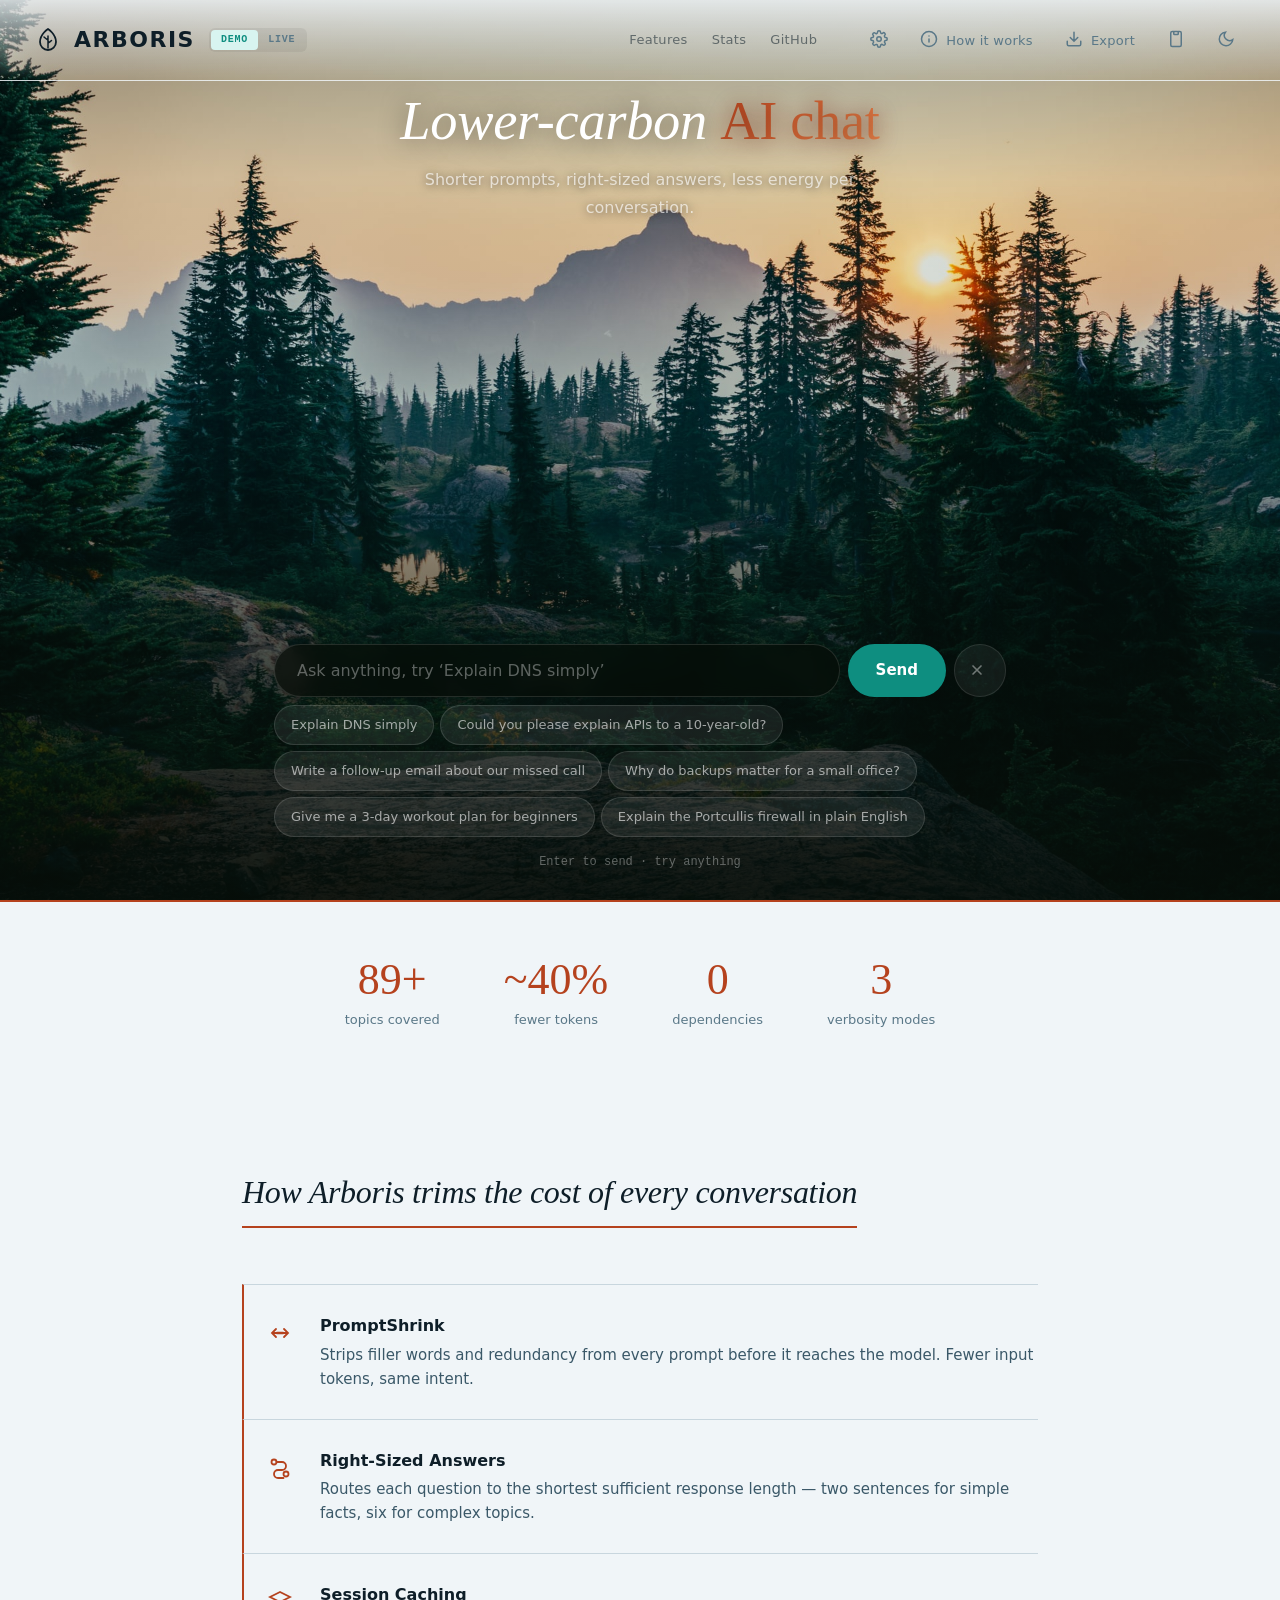
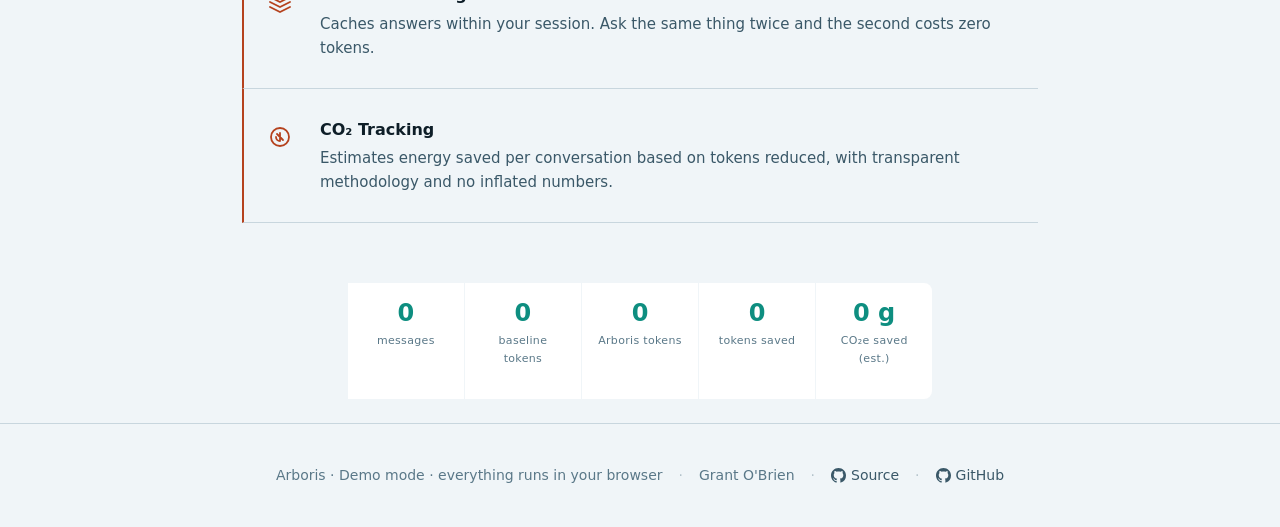
==== commit 022e4048: "Weight energy estimates by output tokens (decision D1)" ====
--- a/website/index.html
+++ b/website/index.html
@@ -816,14 +816,10 @@
 /* ── Live mode ── */
 [hidden] { display: none !important }
 .live-pill { font-size: 10px; font-weight: 600; font-family: var(--font-mono); padding: 3px 9px; border-radius: 4px; background: var(--teal); color: var(--on-accent); letter-spacing: .08em; text-transform: uppercase }
-.live-bar { display: flex; flex-wrap: wrap; gap: 8px 16px; align-items: center; padding: 6px 32px; background: var(--surface); font-size: 14px }
 .live-sw { display: inline-flex; align-items: center; gap: 8px; font-weight: 500; color: var(--ink2); cursor: pointer; min-height: 44px }
 .live-sw input { width: 18px; height: 18px; accent-color: var(--teal); cursor: pointer }
-.live-opts { display: flex; flex-wrap: wrap; gap: 8px 16px; align-items: center; flex: 1 }
-.live-opts label { font-size: 13px; color: var(--ink2) }
 .live-url { flex: 1; min-width: 220px; max-width: 420px; min-height: 40px; background: var(--bg); border: 1px solid var(--border); color: var(--ink); border-radius: var(--rs); padding: 6px 12px; font: 13px var(--font-mono) }
 .live-url:focus { border-color: var(--teal); outline: none }
-.live-banner { width: 100%; background: var(--amber-dim); color: var(--ink); border-radius: var(--rs); padding: 6px 12px; font-size: 13px; font-weight: 600; margin-bottom: 4px }
 .ti-lbl { flex: 0 0 auto; display: flex; align-items: center; justify-content: center; font: 600 10px var(--font-mono); letter-spacing: .06em; color: var(--ink3); padding: 6px 12px; text-align: center; text-transform: uppercase }
 .totals-live { background: var(--totals-bg); max-width: 900px; margin: 0 auto }
 .totals-live .tn { color: var(--totals-num) }
@@ -917,9 +913,43 @@
   .diff-row { max-width: 90% }
   .hd { padding: 14px 16px }
   .hd .lbl { display: none }
-  .live-bar { padding: 4px 16px }
   .edit-box { width: 100% }
 }
+/* ── Hero chat: mobile fixes ── */
+@media(max-width:540px) {
+  .hero-chat-area { padding: 70px 12px 4px }
+  .hero-chat-area .bubble { max-width: 88%; font-size: 15px; padding: 10px 14px }
+  .hero-chat-area .welcome-bubble { max-width: 88%; font-size: 14px; padding: 12px 16px }
+  .hero-bottom { padding: 8px 12px 20px }
+  .hero-bottom .ir input { padding: 14px 16px; font-size: 15px }
+  .hero-bottom .btn-s { padding: 14px 20px; font-size: 14px }
+  .hero-bottom .chip { font-size: 12px; padding: 5px 10px }
+  .hero-chat-area .mm { max-width: 95%; gap: 3px }
+  .hero-chat-area .tag { font-size: 10px; padding: 1px 6px }
+  .mode-toggle .mt-opt { font-size: 9px; padding: 2px 7px }
+}
+/* ── Hero chat: meta tags over glassmorphism ── */
+.hero-chat-area .mm {
+  max-width: 70%;
+}
+.hero-chat-area .tag {
+  background: rgba(6,13,8,.6); backdrop-filter: blur(8px); -webkit-backdrop-filter: blur(8px);
+  color: rgba(255,255,255,.7); border: 1px solid rgba(255,255,255,.06);
+}
+.hero-chat-area .tag.tg-live {
+  background: rgba(207,74,40,.35); color: rgba(255,255,255,.9);
+  border-color: rgba(207,74,40,.3);
+}
+.hero-chat-area .tag.tg-warn {
+  background: rgba(224,184,74,.15); color: var(--amber);
+  border-color: rgba(224,184,74,.15);
+}
+.hero-chat-area .act {
+  background: rgba(255,255,255,.08); color: rgba(255,255,255,.55);
+  border: 1px solid rgba(255,255,255,.1);
+}
+.hero-chat-area .act:hover { background: rgba(255,255,255,.14); color: rgba(255,255,255,.8) }
+
 @media(prefers-reduced-motion:reduce) {
   * { animation: none !important; transition: none !important }
 }
@@ -1115,7 +1145,7 @@
   <div class="ti"><span class="tn" id="t-base">0</span><span class="tl">baseline tokens</span></div>
   <div class="ti"><span class="tn" id="t-green">0</span><span class="tl">Arboris tokens</span></div>
   <div class="ti"><span class="tn" id="t-saved">0</span><span class="tl">tokens saved</span></div>
-  <div class="ti"><span class="tn" id="t-co2">0.00g</span><span class="tl">CO₂e saved (est.)</span><span class="te" id="t-eq"></span></div>
+  <div class="ti"><span class="tn" id="t-co2">0 g</span><span class="tl">CO₂e saved (est.)</span><span class="te" id="t-eq"></span></div>
 </div>
 <div class="totals totals-live" id="totals-live" aria-label="Live totals (provider-reported, kept separate from demo totals)" hidden>
   <div class="ti-lbl">LIVE<br>provider-reported</div>
@@ -1129,25 +1159,6 @@
 
 <div class="main">
   <button class="side-toggle" id="side-toggle" type="button" aria-expanded="false" aria-controls="sidebar"><span>Topics, stats &amp; how it works</span><span class="chev" aria-hidden="true"><svg width="12" height="12" viewBox="0 0 24 24" fill="none" stroke="currentColor" stroke-width="3" stroke-linecap="round"><path d="M6 9l6 6 6-6"/></svg></span></button>
-  <div class="cp">
-    <div class="cs" id="chat-old" role="region" aria-label="Conversation"></div>
-    <div class="sr-only" id="sr-live-old" aria-live="polite" aria-atomic="true"></div>
-    <div class="ia">
-      <div class="ip-bar">
-        <div class="ip-preview" id="ip-prev-old"></div>
-        <div class="ip-count" id="ip-cnt-old"></div>
-      </div>
-      <div class="ir">
-        <input id="ci-old" type="text" placeholder="Ask something, try: Explain DNS simply" autocomplete="off" aria-label="Your question">
-        <button class="btn-s" id="sb-old" type="button">Send</button>
-        <button class="btn-cl" id="cb-old" type="button" title="Clear chat" aria-label="Clear chat and saved session"><svg width="16" height="16" viewBox="0 0 24 24" fill="none" stroke="currentColor" stroke-width="2.5" stroke-linecap="round"><path d="M18 6L6 18M6 6l12 12"/></svg></button>
-      </div>
-      <div class="chips" id="chips-old" role="group" aria-label="Sample questions"></div>
-      <div class="shrink-bar" id="shrink-bar-old"><div class="shrink-bar-fill" id="shrink-bar-fill-old"></div></div>
-      <p class="hint">Enter to send · 95 topics · try anything</p>
-    </div>
-  </div>
-
   <aside class="sidebar" id="sidebar" aria-label="About Arboris">
     <div class="panel">
       <div class="pt">How it works</div>
@@ -1179,7 +1190,7 @@
       <p style="font-size:11px"><a href="https://cloud.google.com/sustainability/region-carbon" target="_blank" rel="noopener">Google Cloud region carbon data</a></p>
       <details>
         <summary>How numbers are calculated</summary>
-        <p><b>Tokens:</b> words × 1.33, min 1.<br><b>CO₂e:</b> tokens × 0.0018 g.<br>
+        <p><b>Tokens:</b> words × 1.33, min 1.<br><b>CO₂e:</b> output tokens × 0.00024 g (0.0006 Wh at 400 g/kWh); input tokens count 1/800 as much.<br>
         <b>Baseline:</b> original question + Forest answer, no trimming or routing.<br>
         <b>Arboris:</b> shrunk question + routed answer (0 on cache hit).<br>
         Published per-prompt figures for real models differ by 10× or more.</p>
@@ -1203,10 +1214,7 @@
 </div>
 
 <div hidden aria-hidden="true" style="display:none">
-  <div id="live-bar"></div>
   <input id="live-toggle" type="checkbox">
-  <div id="live-opts"></div>
-  <div id="live-banner"></div>
 </div>
 <footer class="site-footer">
   <div class="footer-line">
@@ -1240,7 +1248,7 @@
     <h3>The numbers are estimates</h3>
     <ul>
       <li><b>Tokens</b> are estimated as words × 1.33 (minimum 1). There is no real tokenizer.</li>
-      <li><b>CO₂e</b> is tokens × 0.0018 g. That factor is an assumption, not a measurement of any data centre.</li>
+      <li><b>CO₂e</b> is output tokens × 0.0006 Wh × 400 g CO₂e/kWh, with input tokens at 1/800 of an output token, because generating text costs far more energy than reading it. The 0.0006 Wh comes from Epoch AI's 2025 estimate for a GPT-4o-class model and the 1/800 from a 2026 measurement on smaller models. Both are assumptions here, not measurements of any data centre.</li>
       <li><b>The baseline is assumed, not measured.</b> It counts your original question plus the Forest (longest) answer, with no trimming, routing or reuse. It is not a measured ChatGPT or Gemini comparison. Published per-prompt figures for real models vary by 10× or more.</li>
     </ul>
     <h3>The live backend is running; the measured baseline is not</h3>
@@ -1630,7 +1638,12 @@
   var name=cleaned.length>80?cleaned.slice(0,80).trim()+'...':cleaned;
   return 'That topic is not in the demo library yet. You asked about: \''+name+'\'. Try rephrasing with a clearer keyword, or switch to live mode for a real model response. The demo covers 95 topics including technology, science, math, history, business, health, cooking, home maintenance, and programming.';
 }
-var CO2G=0.0018;
+/* Output-weighted CO2e, matching greensearch/footprint.py: an output token
+   is 0.0006 Wh (Epoch AI 2025), an input token 1/800 of that (Ruf and
+   Detyniecki, HotCarbon '26), at an assumed 400 g CO2e/kWh. Estimates only. */
+var WH_OUT=0.0006,IN_OUT_RATIO=800,GRID_G_KWH=400;
+var CO2G=WH_OUT/1000*GRID_G_KWH;
+function co2For(inTok,outTok){return (outTok+inTok/IN_OUT_RATIO)*CO2G;}
 function estTokens(text){return Math.max(1,Math.round(text.trim().split(/\s+/).length*1.33));}
 function integrateChat(raw,cache){
   var shrunk=shrinkPrompt(raw);
@@ -1657,9 +1670,9 @@
     origIn:origIn,shrunkIn:shrunkIn,forestOut:forestOut,outTokens:outTokens,
     baselineTotal:baselineTotal,integratedTotal:integratedTotal,
     tokensSaved:baselineTotal-integratedTotal,savingPct:savingPct,
-    baseCO2:+(baselineTotal*CO2G).toFixed(4),
-    intCO2:+(integratedTotal*CO2G).toFixed(4),
-    savedCO2:+((baselineTotal-integratedTotal)*CO2G).toFixed(4)};
+    baseCO2:+co2For(origIn,forestOut).toFixed(8),
+    intCO2:+co2For(shrunkIn,outTokens).toFixed(8),
+    savedCO2:+Math.max(0,co2For(origIn,forestOut)-co2For(shrunkIn,outTokens)).toFixed(8)};
 }
 if(typeof module!=='undefined'&&module.exports){
   module.exports={shrinkPrompt,routeMode,detectTopic,greenAnswer,estTokens,integrateChat};
@@ -1764,15 +1777,19 @@
   _ctimers[id]=requestAnimationFrame(step);
 }
 function fmtInt(v){return Math.round(v).toString();}
-function fmtCO2(v){return v.toFixed(2)+'g';}
+function fmtCO2(v){
+  if(v>=1)return v.toFixed(2)+' g';
+  if(v>=0.001)return (v*1000).toFixed(v>=0.01?1:2)+' mg';
+  return v>0?(v*1e6).toFixed(0)+' µg':'0 g';
+}
+function fmtWh(v){return v>=0.01?v.toFixed(3)+' Wh':v>0?(v*1000).toFixed(3)+' mWh':'0 Wh';}
 
 /* ── CO₂ equivalence ── */
 function co2eq(g){
-  if(g<0.001)return'';
-  var ph=g/0.005;
-  if(ph>=0.1)return'≈'+(ph<1?ph.toFixed(1):Math.round(ph))+' phone charge'+(ph>=2?'s':'');
-  var led=g/((9/1000)*400/3600);
-  return led>=1?'≈'+Math.round(led)+'s LED':'<1s LED';
+  /* Seconds of a 9 W LED bulb at the same assumed 400 g CO2e/kWh. */
+  var led=g/(9/3600/1000*GRID_G_KWH);
+  if(led<0.1)return'';
+  return'≈'+(led<10?led.toFixed(1):Math.round(led))+' s of a 9 W LED';
 }
 
 /* ── Render totals ── */
@@ -1943,7 +1960,7 @@
 function savePill(pct,co2){
   var el=document.createElement('span');
   el.className='spill'+(pct<40?' mid':'');
-  el.textContent='−'+pct+'% · '+(co2*1000).toFixed(1)+'mg CO₂e';
+  el.textContent='−'+pct+'% tokens · '+fmtCO2(co2)+' CO₂e saved';
   return el;
 }
 function tokTag(orig,shrunk){
@@ -2174,12 +2191,12 @@
 document.getElementById('cb').addEventListener('click',function(){
   epoch++;
   chatEl.innerHTML='';cache={};totals=zeroTotals();history=[];turns=[];restored=false;
-  clearState();
+  clearState();clearLiveState();
   var heroEl=document.querySelector('.hero');if(heroEl)heroEl.classList.remove('chatting');
   ['t-calls','t-base','t-green','t-saved'].forEach(function(id){
     var el=document.getElementById(id);if(el){el.textContent='0';el.dataset.v='0';}
   });
-  var c2=document.getElementById('t-co2');if(c2){c2.textContent='0.00g';c2.dataset.v='0';}
+  var c2=document.getElementById('t-co2');if(c2){c2.textContent='0 g';c2.dataset.v='0';}
   var eq=document.getElementById('t-eq');if(eq)eq.textContent='';
   document.getElementById('stats-panel').style.display='none';
   document.getElementById('hist-panel').style.display='none';
@@ -2197,7 +2214,7 @@
   var stamp=d.getFullYear()+'-'+pad2(d.getMonth()+1)+'-'+pad2(d.getDate())+'-'+pad2(d.getHours())+pad2(d.getMinutes())+pad2(d.getSeconds());
   var lbl={sprout:'Sprout',canopy:'Canopy',forest:'Forest'};
   var L=['# Arboris demo chat','','Exported '+d.toLocaleString()+'.','',
-    '> Canned demo answers from a 95-topic library, not a live model. Tokens are estimates (words × 1.33); CO₂e is tokens × 0.0018 g; the baseline is assumed (original question + Forest answer, no trimming or routing), not measured.',''];
+    '> Canned demo answers from a 95-topic library, not a live model. Tokens are estimates (words × 1.33); CO₂e is output-weighted (output tokens × 0.00024 g, input tokens at 1/800); the baseline is assumed (original question + Forest answer, no trimming or routing), not measured.',''];
   turns.forEach(function(t,i){
     var r=t.r;
     L.push('## '+(i+1)+'. '+short(t.raw).replace(/[#\n]/g,' '),'');
@@ -2314,8 +2331,10 @@
    the raw text: the backend runs PromptShrink, cache, routing, the 4B→8B
    cascade and the brevity trim, so nothing is shrunk twice. No API key ever
    lives in this page. Live answers and totals are kept apart from the demo
-   ones and are not written to localStorage; only the backend URL is. */
+   ones. The backend URL and live conversation history are saved to
+   localStorage so the session survives a page reload. */
 var LIVE_URL_KEY='greensearch-live-backend-url';
+var LIVE_STATE_KEY='greensearch-live-v1';
 /* On a Cloud Run host (*.run.app) the backend serves this page, so the
    live URL defaults to the same origin. Everywhere else (including the
    GitHub Pages demo, which has no backend) it defaults to localhost,
@@ -2386,8 +2405,26 @@
 function resetLive(){
   liveCtrls.forEach(function(c){try{c.abort();}catch(e){}});
   liveCtrls=[];liveTurns=[];liveTotals=zeroLive();liveSession=newLiveSession();
+  clearLiveState();
   renderLiveTotals();
 }
+function saveLiveState(){
+  try{
+    localStorage.setItem(LIVE_STATE_KEY,JSON.stringify({v:1,savedAt:new Date().toISOString(),
+      turns:liveTurns.filter(function(t){return t.answer&&!t.error;}).map(function(t){
+        return{raw:t.raw,answer:t.answer,meta:t.meta};
+      }),
+      totals:liveTotals,session:liveSession}));
+  }catch(e){}
+}
+function loadLiveState(){
+  var s;
+  try{s=JSON.parse(localStorage.getItem(LIVE_STATE_KEY)||'null');}catch(e){return null;}
+  if(!s||s.v!==1||!Array.isArray(s.turns)||!s.turns.length||!s.totals)return null;
+  var ok=s.turns.every(function(t){return t&&typeof t.raw==='string'&&typeof t.answer==='string';});
+  return ok?s:null;
+}
+function clearLiveState(){try{localStorage.removeItem(LIVE_STATE_KEY);}catch(e){}}
 function renderLiveTotals(){
   var T=liveTotals;
   function set(id,v){var el=document.getElementById(id);if(el)el.textContent=v;}
@@ -2400,7 +2437,7 @@
 function isNum(v){return typeof v==='number'&&isFinite(v);}
 function liveMetaLine(m){
   var p=[];
-  p.push('mode: '+(m.mode==='full'?'forest':m.mode));
+  p.push('mode: '+m.mode);
   if(m.cache_hit)p.push('cache hit (0 new tokens'+(m.cached_from_model?', answer from '+m.cached_from_model:'')+')');
   else p.push('model: '+m.model,m.escalated?'escalated':'not escalated');
   if(m.provider_model&&m.provider_model!==m.model)p.push('provider reported: '+m.provider_model);
@@ -2411,7 +2448,7 @@
   if(m.expansion)p.push('expanded (more detail on an earlier question)');
   if(m.semantic_cache_hit)p.push('semantic cache hit'+(isNum(m.semantic_similarity)?' (similarity '+m.semantic_similarity+')':''));
   if(m.task_type&&m.routed_by==='task'){var tt2=m.difficulty_tier||m.task_tier;p.push('task: '+m.task_type+(tt2?' · '+tt2+' tier':''));}
-  if(m.energy&&m.energy.status==='estimate'&&isNum(m.energy.energy_wh)){var e2=m.energy,et2='energy (est.): '+e2.energy_wh+' Wh, '+e2.co2e_g+' g CO₂e';if(isNum(e2.water_ml_low)&&isNum(e2.water_ml_high))et2+=', '+e2.water_ml_low+'–'+e2.water_ml_high+' mL water';p.push(et2);}
+  if(m.energy&&m.energy.status==='estimate'&&isNum(m.energy.energy_wh)){var e2=m.energy,et2='energy (est.): '+fmtWh(e2.energy_wh)+', '+fmtCO2(e2.co2e_g)+' CO₂e';if(isNum(e2.water_ml_low)&&isNum(e2.water_ml_high))et2+=', '+e2.water_ml_low+'–'+e2.water_ml_high+' mL water';p.push(et2);}
   if(isNum(m.latency_ms))p.push(m.latency_ms+' ms');
   if(m.baseline){
     if(m.baseline.error)p.push('baseline: '+m.baseline.error);
@@ -2427,7 +2464,7 @@
 function liveMetaRow(t){
   var m=t.meta,mm=document.createElement('div');mm.className='mm';
   mm.appendChild(infoTag('LIVE','Answered by your backend, not the demo','tg-live'));
-  mm.appendChild(modeTag(m.mode==='full'?'forest':m.mode,!!m.cache_hit,m.mode_source==='explicit'?'Mode chosen explicitly':'Mode picked by the backend router'));
+  mm.appendChild(modeTag(m.mode,!!m.cache_hit,m.mode_source==='explicit'?'Mode chosen explicitly':'Mode picked by the backend router'));
   if(!m.cache_hit){
     mm.appendChild(infoTag(String(m.model),'Model that produced this answer'));
     if(m.provider_model&&m.provider_model!==m.model)mm.appendChild(infoTag('via '+m.provider_model,'Model the provider says answered (its own claim, e.g. the model a router picked)'));
@@ -2439,7 +2476,7 @@
   if(m.local_answer)mm.appendChild(infoTag('answered locally','No model was called: pure arithmetic answered on the backend, 0 tokens'));
   if(m.semantic_cache_hit)mm.appendChild(infoTag('semantic cache hit'+(isNum(m.semantic_similarity)?' ('+m.semantic_similarity+')':''),'Cached answer reused: a similar prompt in this session, with identical numbers'));
   if(m.task_type&&m.routed_by==='task'){var tt=m.difficulty_tier||m.task_tier;mm.appendChild(infoTag('task: '+m.task_type+(tt?' · '+tt+' tier':''),'Task routing: model tier picked by task type'+(m.difficulty_score!==undefined?' (difficulty '+m.difficulty_score+')':'')));}
-  if(m.energy&&m.energy.status==='estimate'&&isNum(m.energy.energy_wh)){var e=m.energy,etxt=e.energy_wh+' Wh · '+e.co2e_g+' g CO₂e';if(isNum(e.water_ml_low)&&isNum(e.water_ml_high))etxt+=' · '+e.water_ml_low+'–'+e.water_ml_high+' mL water';mm.appendChild(infoTag(etxt+' (est.)',e.note||'Estimated from provider-reported tokens, not carbon accounting'));}
+  if(m.energy&&m.energy.status==='estimate'&&isNum(m.energy.energy_wh)){var e=m.energy,etxt=fmtWh(e.energy_wh)+' · '+fmtCO2(e.co2e_g)+' CO₂e';if(isNum(e.water_ml_low)&&isNum(e.water_ml_high))etxt+=' · '+e.water_ml_low+'–'+e.water_ml_high+' mL water';mm.appendChild(infoTag(etxt+' (est.)',e.note||'Estimated from provider-reported tokens, not carbon accounting'));}
   if(isNum(m.latency_ms))mm.appendChild(infoTag(m.latency_ms+' ms','Backend latency'));
   if(m.truncated)mm.appendChild(infoTag('truncated','The answer hit the token cap: a cut-off last sentence was dropped or marked with …','tg-warn'));
   if(m.baseline){
@@ -2575,6 +2612,7 @@
       else T.unreported++;
       if(m.baseline&&isNum(m.baseline.saved_total_tokens)){T.measured++;T.saved+=m.baseline.saved_total_tokens;}
       renderLiveTotals();
+      saveLiveState();
       announce('Live answer ('+liveMetaLine(m)+'): '+t.answer);
     }
   });
@@ -2601,6 +2639,30 @@
 } else {
   addWelcome();
   renderTotals(true);
+}
+/* ── Restore live turns ── */
+var savedLive=loadLiveState();
+if(savedLive){
+  liveSession=savedLive.session||newLiveSession();
+  liveTotals=savedLive.totals;
+  savedLive.turns.forEach(function(st){
+    var t={live:true,raw:st.raw,seq:++seqCounter,answer:st.answer,meta:st.meta||{},error:null};
+    liveTurns.push(t);
+    var wrap=document.createElement('div');wrap.className='turn';t.el=wrap;
+    var urow=document.createElement('div');urow.className='mr user';
+    var ub=document.createElement('div');ub.className='bubble';ub.textContent=st.raw;
+    urow.appendChild(ub);wrap.appendChild(urow);
+    var brow=document.createElement('div');brow.className='mr bot';
+    var bb=document.createElement('div');bb.className='bubble';bb.textContent=st.answer;
+    brow.appendChild(bb);wrap.appendChild(brow);
+    wrap.appendChild(liveMetaRow(t));
+    chatEl.appendChild(wrap);
+  });
+  renderLiveTotals();
+  if(liveTurns.length){
+    chatEl.scrollTop=chatEl.scrollHeight;
+    var heroEl=document.querySelector('.hero');if(heroEl)heroEl.classList.add('chatting');
+  }
 }
 });
 }
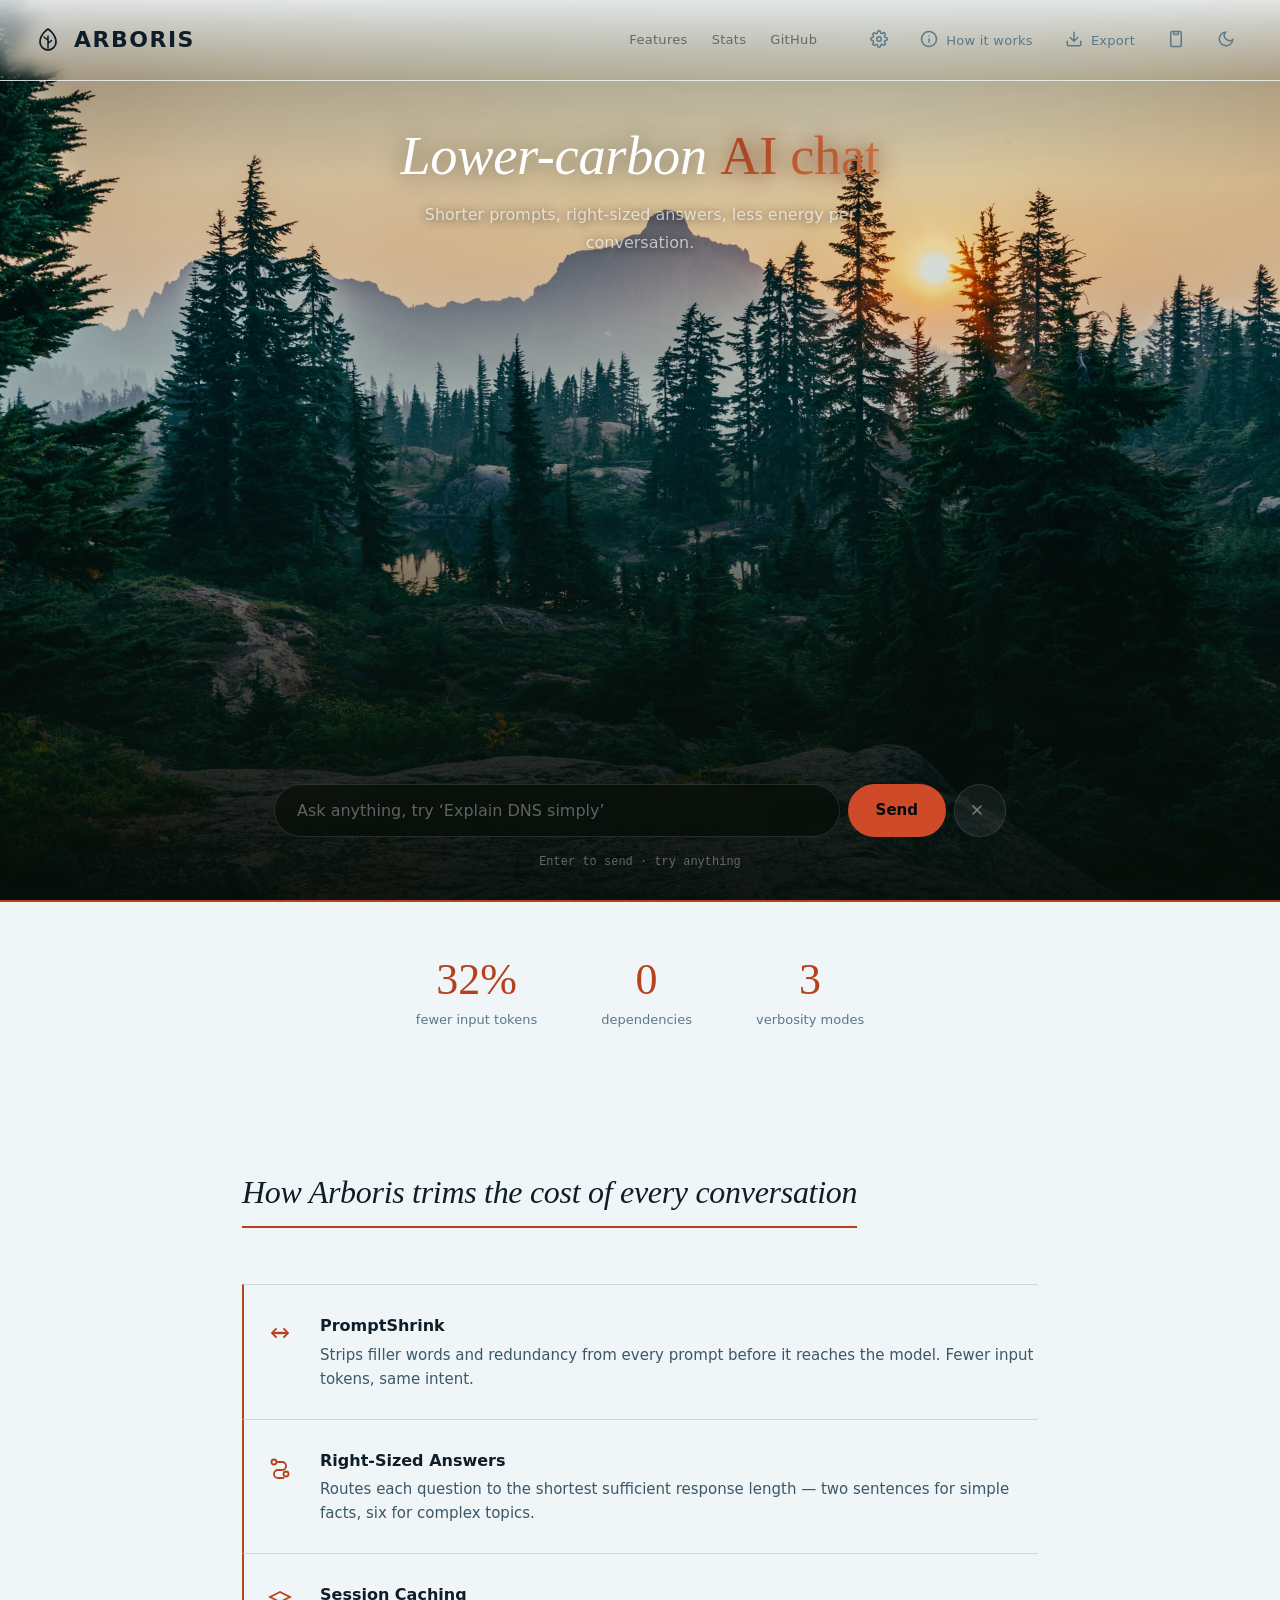
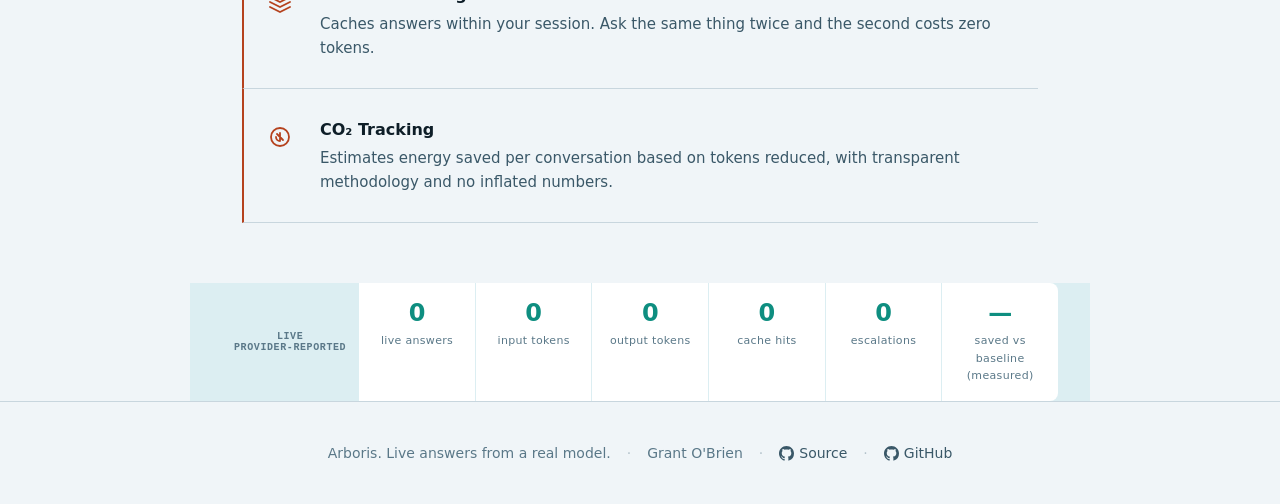
==== commit d69f024c: "Website is live only: remove demo library, demo mode and topic browser" ====
--- a/website/index.html
+++ b/website/index.html
@@ -2,6 +2,11 @@
 <meta charset="utf-8">
 <meta name="viewport" content="width=device-width, initial-scale=1">
 <title>Arboris: Low-Carbon AI Chat</title>
+<meta name="description" content="Arboris: lower-carbon AI chat. Shorter, right-sized answers with an honest, estimated energy footprint.">
+<meta property="og:title" content="Arboris">
+<meta property="og:description" content="Lower-carbon AI chat with right-sized answers and an honest energy estimate.">
+<meta property="og:type" content="website">
+<link rel="icon" href="data:image/svg+xml,%3Csvg%20xmlns='http://www.w3.org/2000/svg'%20viewBox='0%200%2028%2028'%3E%3Cpath%20d='M14%203C14%203%206%208%206%2016c0%204.4%203.6%208%208%208s8-3.6%208-8C22%208%2014%203%2014%203z'%20fill='#cf4a28'/%3E%3C/svg%3E">
 
 <style>
 /* ══════════════════════════════════════════════════
@@ -91,8 +96,8 @@
   --pill-fg: #0e8e80;
   --totals-bg: #dceef2;
   --totals-num: #0e8e80;
-  --send-bg: #0e8e80;
-  --send-ink: #ffffff;
+  --send-bg: #cf4a28;
+  --send-ink: #050a10;
 }
 *,*::before,*::after { box-sizing: border-box; margin: 0; padding: 0 }
 html { color-scheme: dark }
@@ -185,6 +190,7 @@
 }
 .hero-input {
   flex: 1;
+  min-width: 0;
   min-height: 56px;
   background: transparent;
   border: none;
@@ -276,14 +282,10 @@
 .hero-bottom .ip-count { color: rgba(255,255,255,.45) }
 .hero-bottom .shrink-bar { margin-top: 6px }
 .hero-bottom .hint { color: rgba(255,255,255,.35) }
-.hero-bottom .chips { margin-top: 8px }
-.hero-bottom .chip {
-  background: rgba(255,255,255,.08); border: 1px solid rgba(255,255,255,.12);
-  color: rgba(255,255,255,.6); font-size: 13px; padding: 7px 16px;
-  border-radius: 20px; cursor: pointer; transition: all .2s; font-family: var(--font-body);
-}
+.hero-bottom 
+.hero-bottom 
 .hero-bottom .chip:hover { background: rgba(255,255,255,.14); color: rgba(255,255,255,.85) }
-.hero.chatting .hero-bottom .chips { display: none }
+.hero.chatting .hero-bottom 
 .hero.chatting .hero-bottom .hint { display: none }
 
 .hero-bottom .ir { display: flex; gap: 8px }
@@ -360,7 +362,8 @@
   top: 0;
   left: 0;
   right: 0;
-  background: linear-gradient(to bottom, rgba(6,13,8,.6) 0%, transparent 100%);
+  background: linear-gradient(to bottom, rgba(6,13,8,.82) 0%, rgba(6,13,8,.35) 100%);
+  backdrop-filter: blur(8px);
   color: var(--header-ink);
   z-index: 20;
   border-bottom: 1px solid transparent;
@@ -390,17 +393,7 @@
   border-radius: 0;
   border: none;
 }
-.demo-pill {
-  font-size: 10px;
-  font-weight: 600;
-  font-family: var(--font-mono);
-  padding: 3px 10px;
-  border-radius: 4px;
-  background: var(--pill-bg);
-  color: var(--pill-fg);
-  letter-spacing: .12em;
-  text-transform: uppercase;
-}
+
 
 .hd-nav {
   display: flex;
@@ -450,7 +443,7 @@
 .icon-btn .lbl { font-size: 13px; font-weight: 500; letter-spacing: .02em }
 .hd .icon-btn { color: var(--ink3) }
 .hd .icon-btn:hover { color: var(--ink) }
-.hd .live-pill { background: var(--pill-bg); color: var(--pill-fg) }
+
 
 /* ── Focus + a11y ── */
 :focus-visible { outline: 2px solid var(--teal); outline-offset: 2px }
@@ -514,7 +507,7 @@
   .sidebar { order: -1; border: none; display: none }
   .sidebar.open { display: flex }
   .cs { min-height: 55vh }
-  .tb-list { max-height: 50vh }
+  
 }
 
 /* ── Chat panel ── */
@@ -587,7 +580,7 @@
 .tc { background: var(--ca-bg); color: var(--ca-fg) }
 .tf { background: var(--fo-bg); color: var(--fo-fg) }
 .tx { background: var(--ch-bg); color: var(--ch-fg) }
-.spill { font-size: 11px; font-weight: 700; font-family: var(--font-mono); padding: 2px 9px; border-radius: 4px; background: var(--teal-dim); color: var(--teal) }
+.spill { font-size: 11px; font-weight: 700; font-family: var(--font-mono); padding: 2px 9px; border-radius: 4px; background: #0e8e80; color: #ffffff }
 .spill.mid { background: var(--amber-dim); color: var(--amber) }
 .tok-tag { background: transparent; color: var(--ink3); font-weight: 500 }
 .tag[title] { cursor: help; position: relative }
@@ -648,26 +641,15 @@
   transition: color .2s;
 }
 .btn-cl:hover { color: var(--ink) }
-.chips { display: flex; flex-wrap: wrap; gap: 6px; margin-top: 10px }
-.chip {
-  background: transparent;
-  border: 1px solid var(--border);
-  color: var(--ink3);
-  border-radius: 6px;
-  padding: 5px 14px;
-  font-size: 13px;
-  cursor: pointer;
-  font-family: var(--font-body);
-  transition: border-color .2s, color .2s;
-  white-space: nowrap;
-}
+
+
 .chip:hover { border-color: var(--teal); color: var(--teal) }
 .hint { font-size: 12px; color: var(--ink3); margin-top: 8px; font-family: var(--font-mono) }
 .shrink-bar { height: 2px; border-radius: 1px; background: var(--surface2); margin-top: 8px; overflow: hidden; opacity: 0; transition: opacity .3s }
 .shrink-bar.active { opacity: 1 }
 .shrink-bar-fill { height: 100%; border-radius: 1px; background: var(--teal); width: 0%; transition: width .35s cubic-bezier(.4,0,.2,1) }
 .btn-s,.btn-cl { min-height: 52px; min-width: 52px }
-.chip { min-height: 40px }
+
 
 /* Turns + actions */
 .turn { display: flex; flex-direction: column; gap: 12px }
@@ -693,31 +675,16 @@
 .edit-box .act.save { background: var(--teal); color: var(--on-accent); font-weight: 600 }
 .restore-note { align-self: center; font-size: 12px; font-family: var(--font-mono); color: var(--ink2); background: var(--surface2); border-radius: 4px; padding: 4px 12px }
 
-/* Topic browser */
-.tb-search {
-  width: 100%; min-height: 44px; background: var(--bg);
-  border: 1px solid var(--border); color: var(--ink);
-  border-radius: var(--rs); padding: 8px 12px; font: 14px var(--font-body);
-}
-.tb-search:focus { border-color: var(--teal); outline: none }
-.tb-count { font-size: 12px; font-family: var(--font-mono); color: var(--ink3); margin: 6px 0 4px }
-.tb-list { max-height: 320px; overflow-y: auto; margin: 0 -4px; padding: 0 4px }
-.tb-cat {
-  font-size: 10px; font-weight: 700; font-family: var(--font-mono);
-  color: var(--ink3); letter-spacing: .08em; text-transform: uppercase;
-  margin: 12px 0 4px; display: flex; justify-content: space-between;
-}
-.tb-group ul { list-style: none; padding: 0 }
-.panel .tb-group li { margin: 0 }
-.tb-item {
-  display: block; width: 100%; min-height: 44px;
-  text-align: left; background: transparent; border: 1px solid transparent;
-  border-radius: var(--rs); padding: 6px 8px; cursor: pointer;
-  color: var(--ink); font-family: var(--font-body);
-}
-.tb-item:hover { background: var(--teal-dim) }
-.tb-name { display: block; font-size: 14px; font-weight: 500 }
-.tb-q { display: block; font-size: 12.5px; color: var(--ink3) }
+
+
+
+
+
+
+
+
+
+
 
 /* Dialog */
 dialog.how {
@@ -815,11 +782,11 @@
 
 /* ── Live mode ── */
 [hidden] { display: none !important }
-.live-pill { font-size: 10px; font-weight: 600; font-family: var(--font-mono); padding: 3px 9px; border-radius: 4px; background: var(--teal); color: var(--on-accent); letter-spacing: .08em; text-transform: uppercase }
+
 .live-sw { display: inline-flex; align-items: center; gap: 8px; font-weight: 500; color: var(--ink2); cursor: pointer; min-height: 44px }
 .live-sw input { width: 18px; height: 18px; accent-color: var(--teal); cursor: pointer }
 .live-url { flex: 1; min-width: 220px; max-width: 420px; min-height: 40px; background: var(--bg); border: 1px solid var(--border); color: var(--ink); border-radius: var(--rs); padding: 6px 12px; font: 13px var(--font-mono) }
-.live-url:focus { border-color: var(--teal); outline: none }
+.live-url:focus { border-color: var(--teal); outline: 2px solid var(--teal); outline-offset: 2px }
 .ti-lbl { flex: 0 0 auto; display: flex; align-items: center; justify-content: center; font: 600 10px var(--font-mono); letter-spacing: .06em; color: var(--ink3); padding: 6px 12px; text-align: center; text-transform: uppercase }
 .totals-live { background: var(--totals-bg); max-width: 900px; margin: 0 auto }
 .totals-live .tn { color: var(--totals-num) }
@@ -830,28 +797,12 @@
 .tag.tg-warn { background: var(--amber-dim); color: var(--amber) }
 
 /* ── Mode toggle (header pills) ── */
-.mode-toggle {
-  display: inline-flex; align-items: center; gap: 0;
-  background: rgba(255,255,255,.06); border-radius: 6px;
-  padding: 2px; cursor: pointer; position: relative;
-}
-.mode-toggle .mt-opt {
-  font-size: 10px; font-weight: 600; font-family: var(--font-mono);
-  padding: 3px 10px; border-radius: 4px; letter-spacing: .08em;
-  text-transform: uppercase; cursor: pointer; transition: all .2s;
-  color: var(--ink3); background: transparent; border: none;
-  line-height: 1.4;
-}
-.mode-toggle .mt-opt.active-demo {
-  background: var(--pill-bg); color: var(--pill-fg);
-}
-.mode-toggle .mt-opt.active-live {
-  background: var(--teal); color: var(--on-accent);
-}
-.mode-toggle .mt-opt:hover:not(.active-demo):not(.active-live) {
-  color: var(--ink2);
-}
-[data-theme="light"] .mode-toggle { background: rgba(0,0,0,.06) }
+
+
+
+
+
+
 
 /* ── Settings popover ── */
 .settings-pop {
@@ -859,10 +810,10 @@
   background: var(--surface); border: 1px solid var(--border2);
   border-radius: var(--r); padding: 16px 18px; min-width: 320px;
   box-shadow: 0 8px 32px rgba(0,0,0,.4); z-index: 100;
-  opacity: 0; pointer-events: none; transform: translateY(-4px);
-  transition: opacity .15s, transform .15s;
-}
-.settings-pop.open { opacity: 1; pointer-events: auto; transform: translateY(0) }
+  opacity: 0; pointer-events: none; visibility: hidden; transform: translateY(-4px);
+  transition: opacity .15s, transform .15s, visibility .15s;
+}
+.settings-pop.open { opacity: 1; pointer-events: auto; visibility: visible; transform: translateY(0) }
 .settings-pop .sp-title {
   font-size: 11px; font-weight: 600; font-family: var(--font-mono);
   text-transform: uppercase; letter-spacing: .06em; color: var(--ink3);
@@ -880,7 +831,7 @@
   color: var(--ink); border-radius: var(--rs); padding: 8px 10px;
   font: 12px var(--font-mono); outline: none; transition: border-color .2s;
 }
-.settings-pop .sp-input:focus { border-color: var(--teal) }
+.settings-pop .sp-input:focus { border-color: var(--teal); outline: 2px solid var(--teal); outline-offset: 2px }
 .settings-pop .sp-check {
   display: flex; align-items: center; gap: 8px; font-size: 12px;
   color: var(--ink2); cursor: pointer;
@@ -923,10 +874,10 @@
   .hero-bottom { padding: 8px 12px 20px }
   .hero-bottom .ir input { padding: 14px 16px; font-size: 15px }
   .hero-bottom .btn-s { padding: 14px 20px; font-size: 14px }
-  .hero-bottom .chip { font-size: 12px; padding: 5px 10px }
+  .hero-bottom 
   .hero-chat-area .mm { max-width: 95%; gap: 3px }
   .hero-chat-area .tag { font-size: 10px; padding: 1px 6px }
-  .mode-toggle .mt-opt { font-size: 9px; padding: 2px 7px }
+  
 }
 /* ── Hero chat: meta tags over glassmorphism ── */
 .hero-chat-area .mm {
@@ -1061,14 +1012,22 @@
   .stat-num { font-size: 32px }
   .feat-row { flex-direction: column; gap: 12px }
 }
+
+@media (max-width: 540px) {
+  .hd { padding: 12px 16px; flex-wrap: nowrap; }
+  .hd-r { gap: 2px; }
+  .icon-btn { min-width: 36px; min-height: 36px; padding: 6px 8px; }
+  .hero-landing { padding: 84px 16px 0; }
+}
+@media (max-width: 400px) {
+  .hero-bottom .btn-s { padding: 14px 16px; font-size: 14px; }
+  .hero-send { padding: 14px 16px; font-size: 14px; }
+  .hero-input { padding: 14px 12px; font-size: 15px; }
+}
 </style>
 <header class="hd">
   <div class="hd-l">
     <div class="logo"><div class="logo-icon" aria-hidden="true"><svg width="28" height="28" viewBox="0 0 28 28" fill="none" xmlns="http://www.w3.org/2000/svg"><path d="M14 3C14 3 6 8 6 16c0 4.4 3.6 8 8 8s8-3.6 8-8C22 8 14 3 14 3z" stroke="currentColor" stroke-width="1.8" fill="none"/><path d="M14 10v12M14 14c-2.5-1.5-4-3-4-3M14 17c2-1 3.5-2.5 3.5-2.5" stroke="currentColor" stroke-width="1.5" stroke-linecap="round"/></svg></div>Arboris</div>
-    <div class="mode-toggle" id="mode-toggle" role="radiogroup" aria-label="Chat mode">
-      <button class="mt-opt active-demo" id="demo-pill" role="radio" aria-checked="true" type="button">demo</button>
-      <button class="mt-opt" id="live-pill" role="radio" aria-checked="false" type="button">live</button>
-    </div>
   </div>
   <nav class="hd-nav">
       <a class="nav-link" href="#features">Features</a>
@@ -1088,11 +1047,11 @@
         <label class="sp-check"><input id="live-baseline" type="checkbox"> Measure baseline (doubles API calls)</label>
       </div>
       <div class="sp-row">
-        <p class="sp-note">Live mode sends prompts to this backend. Demo mode uses 95 pre-written topics in the browser.</p>
+        <p class="sp-note">All prompts go to this backend. The backend holds the API key; this page never sees it.</p>
       </div>
     </div>
     </div>
-    <button class="icon-btn" id="how-btn" type="button" aria-label="How this demo works" aria-haspopup="dialog" title="How this demo works"><span aria-hidden="true"><svg width="18" height="18" viewBox="0 0 24 24" fill="none" stroke="currentColor" stroke-width="2" stroke-linecap="round"><circle cx="12" cy="12" r="10"/><path d="M12 16v-4M12 8h.01"/></svg></span><span class="lbl">How it works</span></button>
+    <button class="icon-btn" id="how-btn" type="button" aria-label="How Arboris works" aria-haspopup="dialog" title="How Arboris works"><span aria-hidden="true"><svg width="18" height="18" viewBox="0 0 24 24" fill="none" stroke="currentColor" stroke-width="2" stroke-linecap="round"><circle cx="12" cy="12" r="10"/><path d="M12 16v-4M12 8h.01"/></svg></span><span class="lbl">How it works</span></button>
     <button class="icon-btn" id="export-btn" type="button" aria-label="Export chat as a Markdown file" title="Export chat (.md)"><span aria-hidden="true"><svg width="18" height="18" viewBox="0 0 24 24" fill="none" stroke="currentColor" stroke-width="2" stroke-linecap="round"><path d="M21 15v4a2 2 0 01-2 2H5a2 2 0 01-2-2v-4M7 10l5 5 5-5M12 15V3"/></svg></span><span class="lbl">Export</span></button>
     <button class="icon-btn" id="copy-btn" type="button" aria-label="Copy session stats" title="Copy session stats"><span aria-hidden="true"><svg width="18" height="18" viewBox="0 0 24 24" fill="none" stroke="currentColor" stroke-width="2" stroke-linecap="round"><rect x="9" y="2" width="6" height="4" rx="1"/><path d="M9 2H7a2 2 0 00-2 2v16a2 2 0 002 2h10a2 2 0 002-2V4a2 2 0 00-2-2h-2"/></svg></span></button>
     <button class="icon-btn" id="theme-btn" type="button" aria-label="Toggle theme" title="Toggle light/dark"><span class="theme-icon"><svg width="18" height="18" viewBox="0 0 24 24" fill="none" stroke="currentColor" stroke-width="2" stroke-linecap="round"><path d="M21 12.79A9 9 0 1111.21 3 7 7 0 0021 12.79z"/></svg></span></button>
@@ -1116,15 +1075,13 @@
       <button class="btn-s" id="sb" type="button">Send</button>
       <button class="btn-cl" id="cb" type="button" title="Clear chat" aria-label="Clear chat"><svg width="16" height="16" viewBox="0 0 24 24" fill="none" stroke="currentColor" stroke-width="2.5" stroke-linecap="round"><path d="M18 6L6 18M6 6l12 12"/></svg></button>
     </div>
-    <div class="chips" id="chips" role="group" aria-label="Sample questions"></div>
-    <div class="shrink-bar" id="shrink-bar"><div class="shrink-bar-fill" id="shrink-bar-fill"></div></div>
+        <div class="shrink-bar" id="shrink-bar"><div class="shrink-bar-fill" id="shrink-bar-fill"></div></div>
     <p class="hint">Enter to send · try anything</p>
   </div>
 </section>
 
 <div class="stats-bar" id="stats">
-  <div class="stat-item"><div class="stat-num">89+</div><div class="stat-label">topics covered</div></div>
-<div class="stat-item"><div class="stat-num">~40%</div><div class="stat-label">fewer tokens</div></div>
+<div class="stat-item"><div class="stat-num">32%</div><div class="stat-label">fewer input tokens</div></div>
 <div class="stat-item"><div class="stat-num">0</div><div class="stat-label">dependencies</div></div>
 <div class="stat-item"><div class="stat-num">3</div><div class="stat-label">verbosity modes</div></div>
 </div>
@@ -1139,15 +1096,7 @@
 
 
 
-<div class="totals" id="totals" aria-label="Session totals">
-  <div class="ti-lbl" id="demo-tot-lbl" hidden>DEMO<br>estimates</div>
-  <div class="ti"><span class="tn" id="t-calls">0</span><span class="tl">messages</span></div>
-  <div class="ti"><span class="tn" id="t-base">0</span><span class="tl">baseline tokens</span></div>
-  <div class="ti"><span class="tn" id="t-green">0</span><span class="tl">Arboris tokens</span></div>
-  <div class="ti"><span class="tn" id="t-saved">0</span><span class="tl">tokens saved</span></div>
-  <div class="ti"><span class="tn" id="t-co2">0 g</span><span class="tl">CO₂e saved (est.)</span><span class="te" id="t-eq"></span></div>
-</div>
-<div class="totals totals-live" id="totals-live" aria-label="Live totals (provider-reported, kept separate from demo totals)" hidden>
+<div class="totals totals-live" id="totals-live" aria-label="Live totals (provider-reported)">
   <div class="ti-lbl">LIVE<br>provider-reported</div>
   <div class="ti"><span class="tn" id="lt-calls">0</span><span class="tl">live answers</span></div>
   <div class="ti"><span class="tn" id="lt-in">0</span><span class="tl">input tokens</span></div>
@@ -1158,7 +1107,7 @@
 </div>
 
 <div class="main">
-  <button class="side-toggle" id="side-toggle" type="button" aria-expanded="false" aria-controls="sidebar"><span>Topics, stats &amp; how it works</span><span class="chev" aria-hidden="true"><svg width="12" height="12" viewBox="0 0 24 24" fill="none" stroke="currentColor" stroke-width="3" stroke-linecap="round"><path d="M6 9l6 6 6-6"/></svg></span></button>
+  <button class="side-toggle" id="side-toggle" type="button" aria-expanded="false" aria-controls="sidebar"><span>Stats &amp; how it works</span><span class="chev" aria-hidden="true"><svg width="12" height="12" viewBox="0 0 24 24" fill="none" stroke="currentColor" stroke-width="3" stroke-linecap="round"><path d="M6 9l6 6 6-6"/></svg></span></button>
   <aside class="sidebar" id="sidebar" aria-label="About Arboris">
     <div class="panel">
       <div class="pt">How it works</div>
@@ -1176,49 +1125,31 @@
       </details>
     </div>
 
-    <div class="panel" id="topic-panel">
-      <div class="pt"><label for="tb-search">Topic browser</label></div>
-      <input class="tb-search" id="tb-search" type="search" placeholder="Search 95 topics…" autocomplete="off" aria-label="Search topics" aria-controls="tb-list">
-      <p class="tb-count" id="tb-count" role="status"></p>
-      <div class="tb-list" id="tb-list"></div>
-    </div>
-
+    
     <div class="panel">
       <div class="pt">Finland &amp; carbon</div>
       <p>Designed to run on nearly carbon-free electricity. Reference: <b>Google Cloud Finland: 98% carbon-free, 30 gCO₂eq/kWh.</b></p>
-      <div class="callout"><b>Note:</b> this demo runs in your browser, not in Finland. Savings shown come from fewer tokens only. Clean-energy hosting is a separate lever for a live version.</div>
+      <div class="callout"><b>Note:</b> the hosted backend runs in us-central1, not Finland. Savings shown come from fewer tokens only; clean-energy hosting is a separate lever.</div>
       <p style="font-size:11px"><a href="https://cloud.google.com/sustainability/region-carbon" target="_blank" rel="noopener">Google Cloud region carbon data</a></p>
       <details>
         <summary>How numbers are calculated</summary>
-        <p><b>Tokens:</b> words × 1.33, min 1.<br><b>CO₂e:</b> output tokens × 0.00024 g (0.0006 Wh at 400 g/kWh); input tokens count 1/800 as much.<br>
+        <p><b>Tokens:</b> provider-reported for live answers (the typing preview estimates words × 1.33 before you send).<br><b>CO₂e:</b> output tokens × 0.00024 g (0.0006 Wh at 400 g/kWh); input tokens count 1/800 as much.<br>
         <b>Baseline:</b> original question + Forest answer, no trimming or routing.<br>
         <b>Arboris:</b> shrunk question + routed answer (0 on cache hit).<br>
         Published per-prompt figures for real models differ by 10× or more.</p>
       </details>
       <details>
         <summary>Honest limits</summary>
-        <p>Live mode is on by default on the hosted site and off by default elsewhere. Demo mode has no live model: answers are pre-written for 95 topics, and anything outside the library gets an honest fallback, not a made-up answer. If the backend is unavailable, switch Live off to use the demo..</p>
+        <p>Every answer comes from the live backend. If the backend is unavailable, check the backend URL in settings. There is no offline fallback.</p>
       </details>
     </div>
 
-    <div class="panel" id="stats-panel" style="display:none">
-      <div class="pt">This session</div>
-      <div id="live-stats"></div>
-    </div>
-
-    <div class="panel" id="hist-panel" style="display:none">
-      <div class="pt">Message history</div>
-      <div id="hist-list"></div>
-    </div>
-  </aside>
+    </aside>
 </div>
 
-<div hidden aria-hidden="true" style="display:none">
-  <input id="live-toggle" type="checkbox">
-</div>
 <footer class="site-footer">
   <div class="footer-line">
-    <span id="ft-note">Arboris. Live answers from a real model. Demo answers stay in your browser.</span>
+    <span id="ft-note">Arboris. Live answers from a real model.</span>
     <span class="footer-sep">·</span>
     <span>Grant O'Brien</span>
     <span class="footer-sep">·</span>
@@ -1234,11 +1165,11 @@
 <dialog class="how" id="how-dlg" aria-labelledby="how-title">
   <div class="how-in">
     <div class="how-hd">
-      <h2 id="how-title">How this demo works</h2>
-      <button class="icon-btn" id="how-close" type="button" aria-label="Close how this demo works"><svg width="16" height="16" viewBox="0 0 24 24" fill="none" stroke="currentColor" stroke-width="2.5" stroke-linecap="round"><path d="M18 6L6 18M6 6l12 12"/></svg></button>
+      <h2 id="how-title">How Arboris works</h2>
+      <button class="icon-btn" id="how-close" type="button" aria-label="Close how Arboris works"><svg width="16" height="16" viewBox="0 0 24 24" fill="none" stroke="currentColor" stroke-width="2.5" stroke-linecap="round"><path d="M18 6L6 18M6 6l12 12"/></svg></button>
     </div>
-    <h3>Live first, demo as fallback</h3>
-    <p>Live answers on this page come from a real model through the backend: on the hosted site that backend is already running, and on your own machine it is <code>python server/app.py</code>. Demo answers are the fallback: pre-written templates for 95 topics (six hand-written in three lengths: email follow-ups, APIs, workouts, backups, Portcullis firewalls, DNS; and 89 more, each written once and cut to 2, 4 or 6 sentences depending on the route). In demo mode, a question outside the library gets an honest "not in the library" reply, never a made-up answer. In live mode, the model answers anything.</p>
+    <h3>Live only</h3>
+    <p>Live answers on this page come from a real model through the backend: on the hosted site that backend is already running, and on your own machine it is <code>python server/app.py</code>. Every question goes to a real model through the backend. There is no offline fallback: if the backend is unavailable, check the backend URL in settings.</p>
     <h3>What the steps really do</h3>
     <ul>
       <li><b>PromptShrink</b> runs on your actual text: it removes filler and wordy phrases and leaves code blocks alone.</li>
@@ -1247,24 +1178,16 @@
     </ul>
     <h3>The numbers are estimates</h3>
     <ul>
-      <li><b>Tokens</b> are estimated as words × 1.33 (minimum 1). There is no real tokenizer.</li>
+      <li><b>Tokens</b> for live answers are provider-reported. The typing preview estimates words × 1.33 before you send.</li>
       <li><b>CO₂e</b> is output tokens × 0.0006 Wh × 400 g CO₂e/kWh, with input tokens at 1/800 of an output token, because generating text costs far more energy than reading it. The 0.0006 Wh comes from Epoch AI's 2025 estimate for a GPT-4o-class model and the 1/800 from a 2026 measurement on smaller models. Both are assumptions here, not measurements of any data centre.</li>
       <li><b>The baseline is assumed, not measured.</b> It counts your original question plus the Forest (longest) answer, with no trimming, routing or reuse. It is not a measured ChatGPT or Gemini comparison. Published per-prompt figures for real models vary by 10× or more.</li>
     </ul>
     <h3>The live backend is running; the measured baseline is not</h3>
     <p>The repo includes a baseline study script (<code>scripts/baseline_study.py</code>) that can measure real token counts against a live model. The hosted backend is already running with a configured API key, and live answers work. What has not been done yet is a systematic measured baseline, so no live savings numbers have been made up to fill the gap. The repo's current <code>BASELINE.md</code> uses the offline canned provider and says so. No live numbers have been made up to fill the gap.</p>
-    <h3>What changed with a live model</h3>
-    <ul>
-      <li><b>A backend.</b> An API key can't safely sit in a browser page, so a small server makes the model calls. On the hosted site that server is already running; locally it is <code>python server/app.py</code>.</li>
-      <li><b>A real tokenizer.</b> Live token counts come from the model provider instead of words × 1.33. Demo counts are still estimates.</li>
-      <li><b>A logprob cascade.</b> A small model answers first, and the question goes to a larger model only when the small model's own token log-probabilities show low confidence. The Python package and the live backend do this; demo mode does not.</li>
-      <li><b>Finland hosting.</b> Running in Google Cloud Finland (europe-north1, about 98% carbon-free energy) is a separate lever on top of token savings. The hosted backend currently runs in us-central1, not Finland, so Finland is a future option, not a current claim.</li>
-      <li>All the savings still need to be measured again against the live model. The demo percentages shown here do not carry over automatically.</li>
-    </ul>
-    <h3>Live mode (on by default on the hosted site)</h3>
-    <p>The <b>Live mode</b> switch sends each question to an Arboris backend. On the hosted site the default is the same-origin backend (<code>/api/chat</code> on this site); on your own machine the default is <code>http://localhost:8000/api/chat</code>, i.e. <code>python server/app.py</code>. You can enter a different backend URL in the Live row at the top. The backend holds the API key; this page never sees or sends one. It shrinks the question, checks its session cache, routes it, asks a small model first, escalates to a larger model only on low logprob confidence, trims the answer, and streams it back. Each live answer shows the model used (plus the model the provider reports, when that differs), whether it escalated, cache hits, provider-reported tokens, latency, and a <b>truncated</b> marker when the answer hit the token cap. Live totals sit in their own LIVE row and are never added to the demo estimates. <b>Measure baseline</b> (off by default) makes a second, unconstrained call per message to measure real savings, which doubles API cost. Live answers aren't saved in localStorage; only the backend URL is, under <code>greensearch-live-backend-url</code>.</p>
+    <h3>Live answers</h3>
+    <p>Each question goes to an Arboris backend. On the hosted site the default is the same-origin backend (<code>/api/chat</code> on this site); on your own machine the default is <code>http://localhost:8000/api/chat</code>, i.e. <code>python server/app.py</code>. You can enter a different backend URL in the Live row at the top. The backend holds the API key; this page never sees or sends one. It shrinks the question, checks its session cache, routes it, asks a small model first, escalates to a larger model only on low logprob confidence, trims the answer, and streams it back. Each live answer shows the model used (plus the model the provider reports, when that differs), whether it escalated, cache hits, provider-reported tokens, latency, and a <b>truncated</b> marker when the answer hit the token cap. Live totals sit in their own LIVE row. <b>Measure baseline</b> (off by default) makes a second, unconstrained call per message to measure real savings, which doubles API cost. Live turns are saved in this browser under <code>arboris-live-v1</code>; the ✕ Clear button deletes them. The backend URL is saved under <code>arboris-live-backend-url</code>.</p>
     <h3>Privacy</h3>
-    <p>In demo mode the whole demo runs in your browser from this one file. It makes no network requests, uses no analytics, and loads no outside fonts or images. Your chat is saved only in this browser's localStorage, under the key <code>greensearch-demo-v1</code>. The ✕ Clear button deletes it. The two external links on the page open only if you click them. <b>Live mode is not browser-only:</b> your questions go to the backend you configured, and from there to its model provider, whose data-retention policy applies.</p>
+    <p>This page loads no outside fonts or images and uses no analytics. Your questions go to the backend you configured, and from there to its model provider, whose data-retention policy applies. Your chat is saved only in this browser's localStorage, under the key <code>arboris-live-v1</code>; the ✕ Clear button deletes it. The two external links on the page open only if you click them.</p>
   </div>
 </dialog>
 
@@ -1371,311 +1294,10 @@
   if(words<=SPROUT_MAX)return'sprout';
   return'canopy';
 }
-/* Expanded topic library (89 topics, from spec/templates.json) */
-var EXPANDED_TOPICS=[
-  {id:"password",kw:[/\bpasswords?\b/i,/\bpassphrase\b/i],a:"A strong password is at least 12 characters and mixes letters, numbers, and symbols so it cannot be guessed or brute-forced quickly. A password manager generates and stores unique passwords for every account, so you only memorize one master password. Never reuse passwords across sites, because one breach hands attackers the key to every account that shares it. Turn on two-factor authentication wherever it is offered \u2014 it adds a second check even if your password leaks. Change a password immediately if a service reports a breach, and check haveibeenpwned.com to see if your email has appeared in known leaks. Treat your master password like a house key: long, unique, and never written on a sticky note."},
-  {id:"vpn",kw:[/\bvpns?\b/i,/\bvirtual private network\b/i],a:"A VPN encrypts your internet traffic and routes it through a server elsewhere, so your ISP and anyone on the same Wi-Fi cannot see what you are doing. It is useful on public Wi-Fi, for bypassing region locks, and for keeping your browsing private from your network provider. A VPN does not make you anonymous \u2014 the VPN provider can still see your traffic, so pick one with a no-logs policy and an independent audit. It will not protect you from phishing, malware, or a site that already has your data. Speed usually drops a little because traffic takes an extra hop, and some streaming services block known VPN addresses. Think of it as a private tunnel, not an invisibility cloak."},
-  {id:"cloud",kw:[/\bcloud computing\b/i,/\bcloud storage\b/i,/\bthe cloud\b/i],a:"Cloud computing means using someone else's servers over the internet instead of buying and maintaining your own hardware. You rent exactly the compute, storage, or services you need, and scale up or down without buying new equipment. The main models are IaaS (virtual machines you manage), PaaS (a platform that handles the infrastructure), and SaaS (finished software you just log into). Benefits include lower upfront cost, automatic backups, and access from anywhere with internet. The trade-offs are ongoing subscription costs, dependence on your provider's uptime, and the fact that your data lives on someone else's machines. For most small businesses, cloud storage and SaaS tools are the easiest starting point."},
-  {id:"ml",kw:[/\bmachine learning\b/i,/\bml\b/i,/\bneural networks?\b/i],a:"Machine learning is a branch of AI where a program learns patterns from data instead of following hand-written rules. You feed it labeled examples \u2014 thousands of photos tagged 'cat' or 'dog' \u2014 and it finds the features that distinguish them. A neural network is one popular approach: layers of simple math functions that adjust their weights during training until predictions improve. The result is a model that can classify new data it has never seen, though it only works well on inputs similar to its training set. Overfitting happens when the model memorizes training data instead of learning general patterns, which is why you always test on data held back from training. The field is powerful but not magic \u2014 garbage data in means garbage predictions out."},
-  {id:"blockchain",kw:[/\bblockchains?\b/i,/\bcryptocurrenc(?:y|ies)\b/i,/\bbitcoin\b/i,/\bethereum\b/i],a:"A blockchain is a shared ledger where every transaction is recorded in blocks that are chained together cryptographically, so changing one old record would break the chain and get noticed. Bitcoin uses this to let strangers transfer value without a bank in the middle \u2014 the network agrees on who owns what through a consensus process. Ethereum extended the idea with smart contracts: programs that run automatically when conditions are met, no middleman needed. The trade-off is speed and energy: proof-of-work blockchains use enormous amounts of electricity, though newer proof-of-stake systems are far more efficient. Cryptocurrencies are volatile and largely unregulated, so treat them as speculative investments, not savings accounts. The underlying technology \u2014 tamper-evident shared records \u2014 has uses beyond currency, from supply-chain tracking to voting."},
-  {id:"cybersecurity",kw:[/\bcybersecurity\b/i,/\bcyber security\b/i,/\bhacking\b/i,/\bphishing\b/i],a:"Cybersecurity is the practice of protecting systems, networks, and data from unauthorized access or damage. The most common attack vector is phishing \u2014 fake emails or messages that trick people into clicking a link or entering credentials \u2014 and it works because it targets humans, not software. Keep software updated, because patches fix known vulnerabilities that attackers scan for. Use strong unique passwords with a manager, enable two-factor authentication, and back up your data so ransomware cannot hold it hostage. For businesses, the biggest risk is usually an untrained employee clicking the wrong link, so regular awareness training matters more than expensive tools. Think of security as layers: no single measure is enough, but together they make an attacker's job much harder."},
-  {id:"cookies",kw:[/\bcookies\b/i,/\btracking cookies\b/i,/\bweb cookies\b/i],a:"A web cookie is a small text file a website stores in your browser to remember information between visits. Session cookies keep you logged in as you click through pages, and they disappear when you close the browser. Persistent cookies remember preferences or shopping carts across visits, which is why a site can greet you by name days later. Third-party tracking cookies are set by advertisers embedded on many sites, letting them follow your browsing across the web to build an ad profile. Most browsers now block third-party cookies by default, and regulations like GDPR require sites to ask your consent before setting non-essential ones. Clearing cookies logs you out of everything and resets preferences, but it also removes trackers."},
-  {id:"ram",kw:[/\bram\b/i,/\bmemory vs storage\b/i,/\bram vs\b/i],a:"RAM (random access memory) is your computer's short-term workspace \u2014 it holds whatever you are actively using so the processor can reach it fast. Storage (a hard drive or SSD) is the long-term filing cabinet where files live even when the power is off. RAM is much faster but loses everything when you shut down, while storage is slower but permanent. When you open a program, it loads from storage into RAM; when you save, it writes from RAM back to storage. If you run out of RAM, the system swaps data to storage, which slows everything down dramatically. For most people, 8 GB of RAM handles everyday tasks, 16 GB is comfortable for multitasking, and 32 GB or more is for video editing or heavy development."},
-  {id:"git",kw:[/\bgit\b/i,/\bversion control\b/i,/\bgithub\b/i],a:"Git is a version control system that tracks every change to your code so you can go back to any previous state. Each save point is called a commit, and commits form a history you can browse, compare, or revert. Branches let you work on a feature without touching the main codebase, then merge it back when it is ready. GitHub, GitLab, and Bitbucket are hosting platforms that store your Git repositories online and add collaboration features like pull requests and issue tracking. The basic workflow is: make changes, stage them, commit with a message explaining what you did, and push to the remote. Even solo developers benefit from Git, because it turns 'I broke everything and cannot undo it' into a one-command fix."},
-  {id:"linux",kw:[/\blinux\b/i,/\bubuntu\b/i,/\bcommand line\b/i,/\bterminal\b/i],a:"Linux is a free, open-source operating system used on everything from phones (Android) to most of the world's servers and supercomputers. Unlike Windows or macOS, anyone can inspect, modify, and distribute its source code. Distributions like Ubuntu, Fedora, and Debian package the Linux kernel with different desktop environments and default software to suit different users. The command line (terminal) is where Linux shines: you can automate tasks, manage servers, and install software with a few typed commands. Common commands to start with are ls (list files), cd (change directory), cp (copy), mv (move), and man (read the manual for any command). If you are comfortable in a terminal, Linux gives you more control than any other desktop OS."},
-  {id:"http",kw:[/\bhttps?\b/i,/\bssl\b/i,/\btls\b/i],a:"HTTP is the protocol your browser uses to request web pages from a server, and HTTPS is the secure version that encrypts the connection with TLS. When you see the padlock icon in your address bar, it means HTTPS is active and nobody between you and the server can read or tamper with the data in transit. Without HTTPS, anyone on the same network \u2014 a coffee-shop hacker, your ISP \u2014 can see exactly what you send and receive, including passwords and form data. TLS works by the server presenting a certificate that proves its identity, then both sides agreeing on encryption keys for the session. Every modern website should use HTTPS; browsers now warn you when a site does not. If you run a site, free certificates from Let's Encrypt make there no excuse to skip it."},
-  {id:"encryption",kw:[/\bencryption\b/i,/\bencrypt\b/i,/\bdecrypt\b/i,/\bcryptography\b/i],a:"Encryption scrambles data so only someone with the right key can read it, turning readable text into gibberish that is useless to anyone who intercepts it. Symmetric encryption uses the same key to lock and unlock, which is fast but means both sides need to share that key securely. Asymmetric encryption uses a public key anyone can see and a private key only you hold \u2014 someone encrypts a message with your public key, and only your private key can decrypt it. HTTPS, messaging apps, and disk encryption all rely on these building blocks. End-to-end encryption means only the sender and receiver can read the messages, not even the service provider in the middle. The main risk is losing your key: encrypted data without its key is gone for good."},
-  {id:"database",kw:[/\bdatabases?\b/i,/\bsql\b/i,/\bnosql\b/i,/\bmysql\b/i,/\bpostgres\b/i],a:"A database is organized storage designed to let you find, add, update, and delete data efficiently. Relational databases like PostgreSQL and MySQL store data in tables with rows and columns, linked by keys, and you query them with SQL. NoSQL databases like MongoDB store flexible documents (JSON-like), which is handy when your data does not fit neatly into fixed columns. Relational databases are best when data integrity and complex queries matter, like financial records. NoSQL is better for rapidly changing schemas, large-scale horizontal scaling, or document-heavy workloads. For most projects, start with a relational database \u2014 it handles the widest range of needs, and you can always add a specialized store later."},
-  {id:"docker",kw:[/\bdocker\b/i,/\bcontainers?\b/i,/\bkubernetes\b/i],a:"A container packages an application with everything it needs \u2014 code, libraries, settings \u2014 so it runs the same way on any machine. Docker is the most popular tool for building and running containers, and it solves the classic 'works on my machine' problem. Unlike a virtual machine, a container shares the host's OS kernel, so it starts in seconds and uses far less memory. A Dockerfile describes how to build the image, docker-compose orchestrates multiple containers that work together, and Kubernetes manages containers at scale across many servers. The typical workflow is: write a Dockerfile, build an image, push it to a registry, and deploy it anywhere. Containers are now the standard way to ship server software because they make deployments reproducible and rollbacks trivial."},
-  {id:"ssh",kw:[/\bssh\b/i,/\bsecure shell\b/i],a:"SSH (Secure Shell) is a protocol for logging into a remote computer securely over an untrusted network. It encrypts everything \u2014 commands, passwords, files \u2014 so no one between you and the server can eavesdrop. You connect by typing ssh user@hostname, and the server authenticates you with either a password or, better, an SSH key pair. Key-based auth is safer because there is no password to guess: you keep a private key on your machine, and the server holds the matching public key. SSH also lets you tunnel other traffic through the encrypted connection, copy files with scp or sftp, and forward ports. If you manage any server, SSH is the tool you will use every day."},
-  {id:"gravity",kw:[/\bgravity\b/i,/\bgravitation\b/i],a:"Gravity is the force that pulls objects with mass toward each other \u2014 it is why you stay on the ground and why planets orbit the sun. Newton described it as a force proportional to mass and inversely proportional to the square of the distance between two objects. Einstein's general relativity went further: massive objects bend the fabric of spacetime, and other objects follow those curves, which we experience as gravity. On Earth's surface, gravity accelerates everything at about 9.8 meters per second squared, regardless of mass (air resistance aside). Gravity is the weakest of the four fundamental forces, but it acts over infinite distance, which is why it dominates at the scale of planets, stars, and galaxies. We still do not have a complete quantum theory of gravity, which is one of the biggest open problems in physics."},
-  {id:"photosynthesis",kw:[/\bphotosynthesis\b/i],a:"Photosynthesis is how plants, algae, and some bacteria convert sunlight into chemical energy they can use as food. The process happens mainly in chloroplasts, using the green pigment chlorophyll to absorb light energy. In the light reactions, water molecules are split and the energy is captured as ATP and NADPH. In the Calvin cycle, that stored energy is used to fix carbon dioxide from the air into glucose, a sugar the plant can burn for energy or build into cellulose. The byproduct is oxygen, which is why life on Earth depends on photosynthesis for breathable air. Plants are most efficient with red and blue light \u2014 they reflect green light, which is why they look green."},
-  {id:"evolution",kw:[/\bevolution\b/i,/\bnatural selection\b/i,/\bdarwin\b/i],a:"Evolution is the change in inherited traits within a population over generations, driven mainly by natural selection. Organisms that are better suited to their environment tend to survive and reproduce more, passing those advantageous traits to their offspring. Over many generations, this process can produce new species. Mutations \u2014 random changes in DNA \u2014 introduce the variation that selection acts on. Evolution does not have a goal or direction; it simply means populations change over time in response to their environment. The evidence comes from fossils, DNA comparisons, observed speciation, and shared anatomical structures across species."},
-  {id:"atoms",kw:[/\batoms?\b/i,/\batomic structure\b/i,/\bprotons?\b/i,/\bneutrons?\b/i,/\belectrons?\b/i],a:"An atom is the smallest unit of a chemical element that still behaves like that element. It has a dense nucleus made of positively charged protons and neutral neutrons, surrounded by a cloud of negatively charged electrons. The number of protons defines which element it is \u2014 hydrogen has 1, carbon has 6, iron has 26. Electrons occupy energy levels (shells) around the nucleus, and the outermost electrons determine how the atom bonds with others. Atoms are almost entirely empty space: if the nucleus were a marble, the nearest electron would be about a football field away. Everything you can touch is made of atoms, and they are so small that a single drop of water contains about 5 sextillion of them."},
-  {id:"blackhole",kw:[/\bblack holes?\b/i],a:"A black hole is a region of space where gravity is so strong that nothing, not even light, can escape once it crosses the boundary called the event horizon. They form when a massive star collapses at the end of its life, crushing its core into an infinitely dense point called a singularity. Stellar black holes are a few times the mass of our sun, while supermassive black holes at the centers of galaxies can be billions of solar masses. Despite their reputation, black holes do not suck in everything around them \u2014 at a safe distance, their gravity is no different from any other object of the same mass. We detect them by observing their effects: stars orbiting invisible partners, X-rays from superheated infalling gas, and gravitational waves when two black holes merge. The first direct image of a black hole's shadow was captured by the Event Horizon Telescope in 2019."},
-  {id:"vaccine",kw:[/\bvaccines?\b/i,/\bvaccination\b/i,/\bimmunization\b/i],a:"A vaccine trains your immune system to recognize and fight a specific pathogen without you getting sick from the real disease. It works by introducing a harmless piece of the germ \u2014 a weakened form, a dead version, or just a protein from its surface \u2014 so your body produces antibodies and memory cells. If you later encounter the real pathogen, your immune system recognizes it immediately and responds fast enough to prevent or greatly reduce illness. Herd immunity happens when enough people are vaccinated that the disease cannot spread easily, protecting those who cannot be vaccinated, like newborns or immunocompromised individuals. Side effects like a sore arm or mild fever are signs your immune system is responding, and serious reactions are extremely rare. Vaccines have eliminated smallpox, nearly eliminated polio, and prevent millions of deaths every year."},
-  {id:"climate",kw:[/\bclimate change\b/i,/\bglobal warming\b/i,/\bgreenhouse\b/i],a:"Climate change refers to long-term shifts in temperatures and weather patterns, primarily driven by human activities since the Industrial Revolution. Burning fossil fuels releases carbon dioxide and other greenhouse gases that trap heat in the atmosphere, raising global average temperatures. Effects include rising sea levels, more extreme weather events, shifting ecosystems, and ocean acidification. The scientific consensus, supported by thousands of studies, is that human activity is the dominant cause of warming since the mid-20th century. Limiting warming to 1.5\u00b0C above pre-industrial levels requires cutting global emissions roughly in half by 2030 and reaching net zero by 2050. Individual actions help, but systemic changes in energy, transportation, agriculture, and industry are where the largest reductions come from."},
-  {id:"dna",kw:[/\bdna\b/i,/\bgenetics?\b/i,/\bgenes?\b/i,/\bgenome\b/i],a:"DNA (deoxyribonucleic acid) is a molecule that carries the genetic instructions for building and maintaining every living organism. It is shaped like a twisted ladder \u2014 the famous double helix \u2014 with rungs made of pairs of four chemical bases: adenine, thymine, guanine, and cytosine. A gene is a specific sequence of these bases that encodes instructions for making a protein, and proteins do most of the work in your cells. The human genome contains about 20,000 genes spread across 23 pairs of chromosomes, but genes make up only about 2 percent of your total DNA \u2014 the rest has regulatory and structural roles scientists are still mapping. DNA replication copies the molecule before a cell divides, and errors during copying are the source of mutations. Your DNA is 99.9 percent identical to every other human's; the 0.1 percent accounts for all our individual variation."},
-  {id:"electricity",kw:[/\belectricity\b/i,/\belectric current\b/i,/\bvoltage\b/i,/\bcircuits?\b/i],a:"Electricity is the flow of charged particles, usually electrons, through a conductor like a wire. Voltage is the pressure pushing those electrons (like water pressure in a pipe), current is how many flow past a point per second (measured in amps), and resistance is how much the material opposes the flow (measured in ohms). Ohm's law ties them together: voltage equals current times resistance. A circuit needs a complete loop for current to flow \u2014 break the loop and the flow stops, which is exactly what a switch does. Alternating current (AC) reverses direction many times per second and is what comes out of your wall outlets, while direct current (DC) flows one way and is what batteries produce. Understanding these basics is enough to wire a lamp, read a circuit diagram, or figure out why a fuse keeps blowing."},
-  {id:"solarsystem",kw:[/\bsolar system\b/i,/\bplanets?\b/i,/\bmercury\b/i,/\bvenus\b/i,/\bmars\b/i,/\bjupiter\b/i,/\bsaturn\b/i],a:"Our solar system has eight planets orbiting the Sun: Mercury, Venus, Earth, and Mars (the rocky inner planets), then Jupiter, Saturn, Uranus, and Neptune (the gas and ice giants). The Sun contains 99.86 percent of the system's total mass, and gravity from that mass keeps everything in orbit. The asteroid belt sits between Mars and Jupiter, and beyond Neptune lies the Kuiper Belt, home to Pluto and other dwarf planets. Jupiter is the largest planet \u2014 you could fit over 1,300 Earths inside it \u2014 and its Great Red Spot is a storm larger than Earth that has been raging for centuries. The solar system formed about 4.6 billion years ago from a collapsing cloud of gas and dust. Light from the Sun takes about 8 minutes to reach Earth and over 4 hours to reach Neptune."},
-  {id:"fractions",kw:[/\bfractions?\b/i,/\bnumerator\b/i,/\bdenominator\b/i],a:"A fraction represents a part of a whole, written as a numerator (top number) over a denominator (bottom number). The denominator says how many equal parts the whole is divided into, and the numerator says how many of those parts you have. To add or subtract fractions, you need a common denominator \u2014 rewrite them so the bottom numbers match, then work with the tops. To multiply fractions, multiply the numerators together and the denominators together. To divide by a fraction, flip it and multiply. Always simplify your answer by dividing the top and bottom by their greatest common factor."},
-  {id:"percentages",kw:[/\bpercentages?\b/i,/\bpercent\b/i],a:"A percentage is a number expressed as a fraction of 100 \u2014 25 percent means 25 out of 100, or one quarter. To convert a decimal to a percentage, multiply by 100: 0.75 becomes 75 percent. To find a percentage of a number, convert the percentage to a decimal and multiply: 20 percent of 80 is 0.20 times 80, which is 16. Percentage increase is the difference divided by the original, times 100. A common trap is confusing percentage points with percentages: going from 10 percent to 15 percent is a 5-percentage-point increase but a 50-percent increase. Once you remember that 'percent' literally means 'per hundred,' the rest is just arithmetic."},
-  {id:"algebra",kw:[/\balgebra\b/i,/\bequations?\b/i,/\bsolve for\b/i],a:"Algebra is math with unknowns: you use letters (variables) to stand for numbers you do not know yet, then solve equations to find them. The core idea is balance \u2014 whatever you do to one side of the equals sign, you must do to the other. To solve a simple equation like 2x + 5 = 13, subtract 5 from both sides to get 2x = 8, then divide both sides by 2 to get x = 4. Algebra shows up everywhere: calculating tips, figuring out loan payments, scaling recipes, and converting units. The key skill is isolating the variable by undoing operations in reverse order. Once you are comfortable with one-variable equations, the same logic extends to two variables, quadratics, and beyond."},
-  {id:"statistics",kw:[/\bstatistics\b/i,/\bmean\b.*\bmedian\b/i,/\bstandard deviation\b/i],a:"Statistics is the science of collecting, analyzing, and interpreting data to find patterns and make decisions. The three most common measures of center are the mean (average), median (middle value when sorted), and mode (most frequent value). The mean is sensitive to outliers \u2014 one millionaire in a room of students skews the average income \u2014 so the median often gives a better picture. Standard deviation measures how spread out the data is: a small standard deviation means values cluster near the mean, a large one means they are scattered. Correlation measures whether two variables move together, but correlation does not prove causation \u2014 ice cream sales and drownings both rise in summer, but one does not cause the other. Learning to ask 'what does this number actually measure?' is the single most useful statistical skill."},
-  {id:"probability",kw:[/\bprobability\b/i,/\bodds\b/i,/\bchance\b/i],a:"Probability measures how likely an event is to happen, on a scale from 0 (impossible) to 1 (certain). A fair coin has a 0.5 probability of heads because there are two equally likely outcomes and one is heads. To find the probability of two independent events both happening, multiply their individual probabilities: the chance of flipping two heads in a row is 0.5 times 0.5, which is 0.25. The gambler's fallacy is the mistaken belief that past results change future odds \u2014 a coin does not 'remember' its last flip. Expected value multiplies each outcome by its probability and sums them, which is how casinos guarantee long-run profit even when individual bets are random. Understanding probability helps with everything from evaluating medical test results to deciding whether an umbrella is worth carrying."},
-  {id:"ww2",kw:[/\bworld war (ii|2|two)\b/i,/\bww2\b/i,/\bwwii\b/i],a:"World War II (1939\u20131945) was the deadliest conflict in human history, involving most of the world's nations in two opposing alliances: the Allies and the Axis powers. It began with Germany's invasion of Poland and expanded as Japan attacked Pearl Harbor, drawing the United States into the war. Key turning points included the Battle of Stalingrad, D-Day (the Allied invasion of Normandy), and the island-hopping campaign in the Pacific. The war ended with Germany's unconditional surrender in May 1945 and Japan's surrender in August after the atomic bombings of Hiroshima and Nagasaki. An estimated 70\u201385 million people died, including roughly 6 million Jews murdered in the Holocaust. The aftermath reshaped global politics: the United Nations was founded, Europe was rebuilt under the Marshall Plan, and the Cold War between the US and Soviet Union began."},
-  {id:"industrialrev",kw:[/\bindustrial revolution\b/i],a:"The Industrial Revolution, beginning in Britain in the late 1700s, was the shift from hand production to machine manufacturing that transformed the global economy. Key inventions like the steam engine, spinning jenny, and power loom made mass production possible for the first time. Factories drew workers from farms to cities, creating an urban working class and sparking both economic growth and harsh labor conditions. Coal became the dominant energy source, powering steam engines for factories, trains, and ships. The second wave in the late 1800s brought electricity, steel, and the internal combustion engine. Its effects \u2014 urbanization, fossil-fuel dependence, mass production, and the modern economy \u2014 are still the foundation of how we live today."},
-  {id:"coldwar",kw:[/\bcold war\b/i],a:"The Cold War (roughly 1947\u20131991) was a decades-long geopolitical rivalry between the United States and the Soviet Union that never erupted into direct military conflict between the two superpowers. Instead, it played out through proxy wars (Korea, Vietnam, Afghanistan), nuclear arms races, espionage, and competing space programs. The Iron Curtain divided Europe into Western democracies aligned with NATO and Eastern communist states under the Warsaw Pact. Key crises included the Berlin Blockade, the Cuban Missile Crisis, and the Soviet invasion of Afghanistan. The arms race produced enough nuclear weapons to destroy civilization many times over, which paradoxically helped prevent direct war through mutually assured destruction (MAD). The Cold War ended with the fall of the Berlin Wall in 1989 and the dissolution of the Soviet Union in 1991."},
-  {id:"renaissance",kw:[/\brenaissance\b/i],a:"The Renaissance was a cultural and intellectual movement that began in Italy around the 14th century and spread across Europe over the next 300 years. It marked a revival of interest in classical Greek and Roman art, philosophy, and science after the Middle Ages. Key figures include Leonardo da Vinci (art and engineering), Michelangelo (sculpture and painting), Galileo (astronomy), and Machiavelli (political philosophy). The invention of the printing press by Gutenberg around 1440 accelerated the spread of ideas and made books accessible beyond the clergy and wealthy. Renaissance art introduced perspective, realistic anatomy, and humanist themes that broke from the flat, symbolic style of medieval art. The movement laid the groundwork for the Scientific Revolution and the Enlightenment that followed."},
-  {id:"ancientciv",kw:[/\bancient civilizations?\b/i,/\bancient (egypt|rome|greece|mesopotamia)\b/i],a:"The earliest civilizations arose independently around river systems: Mesopotamia (Tigris-Euphrates), Egypt (Nile), the Indus Valley, and China (Yellow River), all between roughly 3500 and 2000 BCE. They share common features: agriculture that produced food surpluses, writing systems for record-keeping, cities, social hierarchies, and specialized labor. Ancient Egypt built the pyramids and developed hieroglyphics, Mesopotamia invented the wheel and cuneiform writing, and the Indus Valley had planned cities with advanced drainage. Ancient Greece gave us democracy, philosophy, and the foundations of Western science, while Rome built an empire spanning three continents with roads, aqueducts, and a legal system still influential today. Each civilization fell or transformed for different reasons \u2014 invasion, climate change, internal collapse \u2014 but their innovations accumulated. Modern writing, law, math, engineering, and governance all trace back to these earliest societies."},
-  {id:"budgeting",kw:[/\bbudget(?:ing|s)?\b/i,/\bpersonal finance\b/i],a:"A budget is a plan for where your money goes each month, and the simplest starting framework is 50/30/20: 50 percent to needs (rent, food, utilities), 30 percent to wants (dining out, hobbies), and 20 percent to savings and debt repayment. Track every dollar for one month to see where it actually goes \u2014 most people are surprised. Automate savings by setting up a transfer on payday so the money moves before you can spend it. An emergency fund covering 3\u20136 months of expenses protects you from debt when something breaks or a job disappears. Review your budget monthly and adjust \u2014 it is a living document, not a set-and-forget rule. The point is not to restrict yourself; it is to spend deliberately so you can afford the things that matter most."},
-  {id:"investing",kw:[/\binvesting\b/i,/\binvestments?\b/i,/\bportfolio\b/i],a:"Investing means putting money into assets that you expect to grow in value over time, such as stocks, bonds, real estate, or index funds. The key principle is compound growth: returns earn their own returns, so starting early matters far more than starting big. Diversification \u2014 spreading money across many investments \u2014 reduces risk because a loss in one is offset by gains in others. Index funds that track the broad market (like the S&P 500) have historically outperformed most actively managed funds over the long term, with lower fees. The trade-off between risk and return is real: higher potential returns come with higher potential losses, which is why your time horizon matters. This is general information, not financial advice \u2014 talk to a licensed advisor before making investment decisions."},
-  {id:"stockmarket",kw:[/\bstock market\b/i,/\bstocks?\b/i,/\bshares?\b/i,/\bwall street\b/i],a:"The stock market is where shares of publicly traded companies are bought and sold, letting companies raise capital and investors own a piece of the business. When you buy a stock, you own a fraction of that company and benefit if its value grows or it pays dividends. Stock prices move based on supply and demand, which in turn reflect earnings reports, economic conditions, investor sentiment, and countless other factors. Major indexes like the S&P 500, Dow Jones, and Nasdaq track baskets of stocks to show overall market direction. Over the long term, the US stock market has returned an average of about 10 percent per year before inflation, but individual years can swing wildly. Past performance does not guarantee future results, and short-term trading is closer to speculation than investing."},
-  {id:"compoundinterest",kw:[/\bcompound interest\b/i,/\bcompounding\b/i],a:"Compound interest is interest calculated on both the initial principal and the accumulated interest from previous periods \u2014 it is interest on interest. The formula is A = P(1 + r/n)^(nt), where P is principal, r is the annual rate, n is how often it compounds, and t is time in years. The power of compounding is time: $1,000 at 7 percent for 30 years grows to about $7,600 without adding another dollar. This is why starting to save in your 20s beats starting in your 40s even with smaller contributions. Compounding works against you with debt: credit card balances grow the same way, which is why minimum payments barely dent the principal. Einstein may not have actually called it the eighth wonder of the world, but the math makes a strong case."},
-  {id:"taxes",kw:[/\btaxes\b/i,/\btax(?:ation|able)?\b/i,/\bincome tax\b/i],a:"Taxes are mandatory payments to the government that fund public services like roads, schools, defense, and social programs. In a progressive income tax system, higher income is taxed at higher rates, but only the portion in each bracket is taxed at that bracket's rate \u2014 moving into a higher bracket does not retroactively increase the tax on your lower income. Common tax-advantaged accounts include 401(k)s and IRAs for retirement, and HSAs for medical expenses, which reduce your taxable income now or let investments grow tax-free. Deductions lower your taxable income, while credits directly reduce the tax you owe, making credits generally more valuable dollar for dollar. Filing on time avoids penalties, and keeping receipts for deductible expenses can save hundreds or thousands. Tax laws vary by country and change frequently, so consult a tax professional for specific advice."},
-  {id:"resume",kw:[/\bresumes?\b/i,/\bcv\b/i,/\bcurriculum vitae\b/i],a:"A resume is a one- or two-page summary of your skills, experience, and education that gets you an interview \u2014 it is not meant to tell your whole story. Lead with a clear header (name, contact, LinkedIn), then either a skills summary or your most recent experience, depending on what is stronger. Each job entry should list accomplishments with measurable results ('Reduced page load time by 40%') rather than vague duties ('Responsible for website performance'). Tailor your resume for each application by matching keywords from the job description, because many companies use automated screening tools that filter by keyword. Keep formatting clean and simple \u2014 fancy designs often break when parsed by applicant tracking systems. Proofread twice, then have someone else read it: a single typo can cost you the interview."},
-  {id:"negotiation",kw:[/\bnegotiat(?:ion|ing|e)\b/i,/\bbargain(?:ing)?\b/i],a:"Negotiation is a conversation where two or more parties try to reach an agreement that works for everyone, and it happens more often than most people realize \u2014 salaries, rent, contracts, even where to eat dinner. The most important preparation is knowing your BATNA (Best Alternative To a Negotiated Agreement): the best outcome you can get if this deal falls through. Anchor the conversation by stating your desired terms first, because the first number mentioned tends to pull the final number toward it. Listen more than you talk \u2014 understanding what the other side actually needs often reveals creative solutions that cost you little. Separate the people from the problem: be firm on your interests but respectful toward the person. Most people leave money on the table by simply not asking, so the first skill is just being willing to negotiate."},
-  {id:"marketing",kw:[/\bmarketing\b/i,/\badvertising\b/i,/\bseo\b/i],a:"Marketing is how you get the right people to know about and buy your product or service, and it starts with understanding who those right people are. Define your target audience first \u2014 demographics, needs, where they spend time online \u2014 because trying to reach everyone reaches no one effectively. Content marketing (blogs, videos, social media) builds trust over time by providing value before asking for a sale. SEO (search engine optimization) means structuring your website so it ranks higher in Google results for the terms your audience searches for. Paid advertising (Google Ads, social media ads) gets immediate visibility but stops the moment you stop paying, so combine it with organic efforts for long-term growth. Track what works by measuring specific metrics \u2014 conversion rate, cost per acquisition, customer lifetime value \u2014 not just likes and impressions."},
-  {id:"startup",kw:[/\bstartups?\b/i,/\bentrepreneur\b/i,/\bbusiness plan\b/i],a:"A startup is a new business built to grow quickly, typically around a product or service that solves a specific problem better than existing options. Start by validating demand before building: talk to potential customers, run a survey, or build a minimal version (MVP) to see if people will actually pay. A business plan does not need to be 50 pages \u2014 a one-page lean canvas covering the problem, solution, target customers, revenue model, and key metrics is enough to start. Funding options range from bootstrapping (your own money) to angel investors, venture capital, and small business loans, each with different trade-offs in control and speed. Most startups fail not because of bad ideas but because of poor execution, running out of cash, or building something nobody wants. The fastest way to learn is to ship something, get real feedback, and iterate."},
-  {id:"supplydemand",kw:[/\bsupply and demand\b/i,/\beconomics\b/i,/\bsupply\b.*\bdemand\b/i],a:"Supply and demand is the most fundamental concept in economics: the price of a good tends to settle where the amount producers want to sell equals the amount consumers want to buy. When demand increases but supply stays the same, prices rise \u2014 think concert tickets or GPUs during a shortage. When supply increases but demand stays the same, prices fall \u2014 this is why seasonal produce is cheaper in harvest months. The equilibrium price is where the supply and demand curves cross on a graph. Government interventions like price ceilings (rent control) or price floors (minimum wage) shift this balance and create shortages or surpluses. Understanding supply and demand explains most price movements you see in everyday life, from gas prices to housing costs."},
-  {id:"nutrition",kw:[/\bnutrition\b/i,/\bmacros\b/i,/\bcalories\b/i,/\bdiet\b/i],a:"Nutrition is about fueling your body with the right balance of macronutrients (protein, carbs, fats) and micronutrients (vitamins, minerals) to support your health and activity level. Protein builds and repairs tissue (aim for roughly 0.7\u20131 gram per pound of body weight if you are active), carbs are your body's primary energy source, and fats support hormones and absorb vitamins. Calories are a measure of energy: eat more than you burn and you gain weight, eat less and you lose it, regardless of the food source. Whole foods \u2014 vegetables, fruits, lean protein, whole grains \u2014 provide more nutrients per calorie than processed alternatives. No single food is magic or poison; it is the overall pattern over weeks and months that matters. If a diet plan sounds too good to be true or eliminates entire food groups, it probably is not sustainable."},
-  {id:"sleep",kw:[/\bsleep\b/i,/\binsomnia\b/i,/\bcircadian\b/i],a:"Sleep is when your body repairs tissue, consolidates memories, and regulates hormones \u2014 it is not downtime, it is maintenance. Most adults need 7\u20139 hours per night, and consistently getting less is linked to impaired focus, weakened immunity, and increased risk of chronic disease. Your circadian rhythm is an internal clock that responds to light: blue light from screens signals daytime to your brain, which is why phone use before bed delays sleep onset. Good sleep hygiene includes a consistent schedule (even on weekends), a cool and dark room, no caffeine after early afternoon, and winding down for 30 minutes before bed. If you lie awake for more than 20 minutes, get up and do something quiet until you feel sleepy rather than tossing and turning. Chronic insomnia that does not improve with these habits is worth discussing with a doctor."},
-  {id:"stress",kw:[/\bstress\b/i,/\banxiety\b/i,/\brelax(?:ation)?\b/i,/\bcoping\b/i],a:"Stress is your body's response to demands or threats \u2014 in small doses it sharpens focus, but chronic stress wears down your health, mood, and ability to think clearly. The physical response (cortisol, elevated heart rate, muscle tension) evolved for short-term danger, not months of deadlines and worry. Effective management starts with identifying what you can control versus what you cannot, then acting on the first and releasing the second. Regular exercise, adequate sleep, and social connection are the three highest-impact stress reducers, backed by extensive research. Techniques like deep breathing (inhale 4 seconds, hold 4, exhale 6) can calm the nervous system in minutes. If stress or anxiety is interfering with daily life consistently, talking to a mental health professional is a practical step, not a last resort."},
-  {id:"firstaid",kw:[/\bfirst aid\b/i,/\bcpr\b/i,/\bemergency\b.*\bmedical\b/i],a:"First aid is immediate care given before professional medical help arrives, and knowing the basics can save a life. For any emergency, start with scene safety (make sure you are not in danger), then check responsiveness and call emergency services. CPR for an unresponsive person with no normal breathing: push hard and fast in the center of the chest at about 100\u2013120 compressions per minute, and use an AED if one is available. For severe bleeding, apply direct pressure with a clean cloth and keep pressing until help arrives. Burns should be cooled under running water for at least 10 minutes \u2014 not ice, not butter. A basic first aid course through the Red Cross or a similar organization takes only a few hours and is one of the most practical skills you can learn."},
-  {id:"hydration",kw:[/\bhydration\b/i,/\bwater intake\b/i,/\bdrinking water\b/i,/\bdehydrat(?:ion|ed)\b/i],a:"Your body is roughly 60 percent water, and it uses water for temperature regulation, joint lubrication, nutrient transport, and waste removal. A common guideline is about 8 cups (2 liters) a day, but actual needs vary with body size, activity level, climate, and diet \u2014 thirst is a reasonable guide for most healthy adults. Signs of mild dehydration include dark urine, headache, fatigue, and difficulty concentrating, all of which improve quickly with fluids. Plain water is the best choice; coffee and tea count toward your intake despite being mild diuretics, since the fluid outweighs the diuretic effect. During intense exercise or heat, you also lose electrolytes (sodium, potassium) through sweat, so a sports drink or salted snack helps in those situations. Overhydration is rare but real \u2014 drinking extreme amounts can dilute blood sodium to dangerous levels."},
-  {id:"posture",kw:[/\bposture\b/i,/\bergonomics?\b/i,/\bback pain\b/i],a:"Good posture means aligning your body so muscles and joints are under the least strain, whether you are sitting, standing, or moving. At a desk, keep your feet flat, knees at roughly 90 degrees, monitor at eye level, and arms relaxed at your sides with elbows near 90 degrees. The biggest posture killer is staying in any one position too long \u2014 even 'perfect' posture becomes a problem if you hold it for hours without moving. Set a timer to stand or stretch every 30\u201345 minutes: a brief walk or a few shoulder rolls resets the muscles that tighten from sitting. Strengthening your core and upper back (planks, rows, face pulls) addresses the root cause more effectively than just reminding yourself to sit up straight. If pain persists despite adjustments, a physical therapist can identify the specific imbalance."},
-  {id:"meditation",kw:[/\bmeditat(?:ion|e|ing)\b/i,/\bmindfulness\b/i],a:"Meditation is a practice of focused attention or open awareness that trains your mind to stay present rather than getting pulled into worry about the future or rumination about the past. The simplest form is breath meditation: sit comfortably, close your eyes, and focus on the sensation of breathing \u2014 when your mind wanders (it will), gently bring it back without judging yourself. Start with just 5 minutes a day; consistency matters more than duration. Research shows regular meditation can reduce stress, improve focus, lower blood pressure, and increase emotional regulation over time. Mindfulness is a related practice of paying attention to whatever you are doing right now \u2014 eating, walking, listening \u2014 without multitasking. It is not about emptying your mind or achieving a special state; it is about noticing what is already happening."},
-  {id:"publicspeaking",kw:[/\bpublic speaking\b/i,/\bpresentation\b/i,/\bspeech\b/i],a:"Public speaking is a skill that improves with practice, not a talent you are born with \u2014 most confident speakers started out nervous. Structure your talk with a clear opening (hook the audience), a body (three main points maximum), and a closing (what you want them to remember or do). Rehearse out loud, not just in your head, because speaking and thinking feel very different \u2014 record yourself to catch filler words and pacing issues. Nervousness is normal and even useful: it means you care, and the audience rarely perceives it as strongly as you feel it. Make eye contact with individuals (not the back wall), pause instead of saying 'um,' and speak more slowly than feels natural \u2014 audiences need time to absorb. The single best way to improve is to do it: join a group like Toastmasters, volunteer for presentations, or just practice explaining things to friends."},
-  {id:"grammar",kw:[/\bgrammar\b/i,/\bpunctuation\b/i,/\bspelling\b/i],a:"Grammar is the set of rules that govern how words combine into meaningful sentences, and getting the basics right makes your writing clearer and more credible. The most common errors are subject-verb agreement ('the team are' vs 'the team is'), its/it's confusion (its = possessive, it's = it is), and comma splices (joining two full sentences with just a comma). Use active voice ('The dog bit the man') more than passive ('The man was bitten by the dog') for clearer, more direct writing. Read your work aloud \u2014 your ear catches awkward phrasing, run-on sentences, and missing words that your eyes skip over. A style guide like Strunk and White's 'Elements of Style' covers the essentials in under 100 pages. Perfect grammar matters less than clear communication, but basic errors distract readers and undermine your message."},
-  {id:"coverletter",kw:[/\bcover letters?\b/i],a:"A cover letter is a one-page document that accompanies your resume and explains why you are a strong fit for a specific role. Open with the position you are applying for and one sentence on why you are excited about it \u2014 generic openings get skipped. The body should connect two or three of your accomplishments directly to requirements from the job description, showing you have read it and can do the work. Use specific numbers and outcomes, just like your resume: 'I led a team that reduced onboarding time by 30%' beats 'I have leadership experience.' Close by stating your interest clearly and suggesting a next step, like a call or meeting. Keep the tone professional but human \u2014 if it reads like a form letter or a thesaurus exploded, rewrite it in your own voice."},
-  {id:"technicalwriting",kw:[/\btechnical writing\b/i,/\bdocumentation\b/i],a:"Technical writing explains complex information clearly so the reader can understand and act on it, whether it is a user guide, API documentation, or a how-to article. Know your audience first: a guide for developers reads very differently from one for end users, even if it covers the same feature. Use short sentences, active voice, and concrete examples \u2014 'Click the blue Save button in the top-right corner' beats 'The save functionality can be accessed via the interface.' Structure content with headings, numbered steps for procedures, and bullet points for lists so readers can scan and find what they need. Test your documentation by having someone follow it without help: if they get stuck, the docs need fixing, not the reader. Good technical writing is invisible \u2014 the reader just gets the answer and moves on."},
-  {id:"mealprep",kw:[/\bmeal prep\b/i,/\bmeal planning\b/i],a:"Meal prep is cooking and portioning meals in advance so healthy eating during the week takes minutes instead of an hour every night. Start simple: pick 2\u20133 proteins, 2\u20133 vegetables, and a starch, cook them in bulk on Sunday, and mix and match throughout the week. Invest in good containers \u2014 glass lasts longer and reheats better than plastic \u2014 and label everything with the date. Most cooked meals last 3\u20134 days in the fridge and 2\u20133 months in the freezer, so you can rotate without eating the same thing five days straight. Batch cooking staples like rice, roasted vegetables, and grilled chicken takes about 1\u20132 hours and saves 5\u20137 hours of weeknight cooking. The biggest benefit is not time savings but decision fatigue: when dinner is already made, you are far less likely to order takeout."},
-  {id:"foodsafety",kw:[/\bfood safety\b/i,/\bfood poisoning\b/i,/\bfoodborne\b/i],a:"Food safety is about preventing foodborne illness, which affects an estimated 48 million people in the US every year. The four core principles are clean (wash hands and surfaces), separate (do not cross-contaminate raw meat with ready-to-eat food), cook (use a thermometer \u2014 chicken to 165\u00b0F, ground beef to 160\u00b0F, pork to 145\u00b0F), and chill (refrigerate leftovers within 2 hours, or 1 hour if it is above 90\u00b0F outside). The danger zone for bacterial growth is 40\u2013140\u00b0F, and food left in that range for more than 2 hours should be thrown out. Thaw food in the refrigerator, in cold water, or in the microwave \u2014 never on the counter at room temperature. Leftovers are safe for 3\u20134 days in the fridge; when in doubt, throw it out. A cheap instant-read thermometer is the single most important food safety tool in any kitchen."},
-  {id:"cooking",kw:[/\bknife skills\b/i,/\bcooking basics\b/i,/\blearn to cook\b/i,/\bcooking tips?\b/i],a:"Learning to cook starts with a few foundational skills: how to hold a knife safely, how to control heat, and how to season food. For knife work, curl your fingers on the guiding hand (claw grip) and let the knuckle guide the blade \u2014 speed comes after safety and consistency. The most useful cuts to learn first are the dice (even cubes), the mince (very fine), and the julienne (thin strips), because they cover most recipes. Heat control matters more than recipes: high heat for searing and stir-frying, medium for saut\u00e9ing, low for simmering and braising. Salt enhances flavor at every stage \u2014 season as you cook, not just at the end, and taste as you go. Start with simple dishes you actually want to eat (scrambled eggs, pasta with sauce, stir-fried vegetables) and build from there."},
-  {id:"baking",kw:[/\bbaking\b/i,/\bbread\b/i,/\bpastry\b/i,/\bcakes?\b/i],a:"Baking is more precise than cooking \u2014 small changes in measurements or technique can make the difference between fluffy and flat. Always measure flour by weight (a kitchen scale) rather than by volume, because scooping packs the flour and can add 20 percent more than the recipe intends. Room-temperature butter and eggs mix more evenly and create a better texture than cold ingredients straight from the fridge. Overmixing develops gluten, which is great for bread (chewy) but bad for cakes and muffins (tough). Know your oven \u2014 most run hot or cold by 10\u201325 degrees, so use an oven thermometer and adjust accordingly. Start with simple recipes like banana bread, basic cookies, or a no-knead bread to build confidence before tackling pastry or sourdough."},
-  {id:"seasoning",kw:[/\bseasoning\b/i,/\bspices\b/i,/\bherbs?\b/i,/\bflavor\b/i],a:"Seasoning is what separates bland food from delicious food, and the foundation is salt \u2014 it does not make food taste salty when used correctly, it makes food taste more like itself. Acid (lemon juice, vinegar) brightens flavors and balances richness \u2014 if a dish tastes flat, a squeeze of citrus often fixes it. Fat (butter, olive oil) carries flavor and adds richness, which is why restaurant food often tastes better than home cooking. Build layers by seasoning at multiple stages: salt the water, season the protein before cooking, and adjust at the end. The five starter spices for most cuisines are salt, black pepper, garlic powder, cumin, and paprika \u2014 they cover an enormous range of dishes. Fresh herbs go in at the end (they lose flavor with heat), while dried herbs and whole spices go in early to bloom."},
-  {id:"homemaintenance",kw:[/\bhome maintenance\b/i,/\bhome repair\b/i,/\bhouse maintenance\b/i],a:"Regular home maintenance prevents small problems from becoming expensive emergencies, and most of it is simple enough to do yourself. Check and replace HVAC filters every 1\u20133 months \u2014 a dirty filter makes your system work harder and raises your energy bill. Clean gutters twice a year (spring and fall) to prevent water damage to your roof, walls, and foundation. Test smoke and carbon monoxide detectors monthly and replace batteries yearly, or when they chirp. Caulk around windows, doors, and bathtubs when seals crack to prevent water intrusion and air leaks. Keep a basic toolkit (hammer, screwdrivers, pliers, adjustable wrench, tape measure, level) and a maintenance calendar \u2014 15 minutes of prevention saves hours of repair."},
-  {id:"plumbing",kw:[/\bplumbing\b/i,/\bleaky\b.*\bfaucet\b/i,/\bclogged\b.*\bdrain\b/i],a:"Basic plumbing knowledge saves you from calling (and paying) a plumber for simple fixes. A running toilet is usually a worn flapper valve \u2014 a $5 part you can replace in 10 minutes by following the instructions on the package. Clogged drains respond to a plunger first, then a drain snake \u2014 chemical drain cleaners can damage pipes over time, so use them sparingly. Know where your main water shutoff valve is before you need it, because a burst pipe floods fast and every second counts. Dripping faucets waste thousands of gallons a year and usually need a new washer or cartridge, which is a 20-minute fix with a YouTube video. If a repair involves the main line, gas pipes, or anything you are not confident about, call a licensed plumber \u2014 water damage from a botched fix costs far more than the service call."},
-  {id:"painting",kw:[/\bpainting\b.*\b(walls?|room|house)\b/i,/\bpaint a room\b/i],a:"A good paint job is 80 percent preparation and 20 percent painting. Clean the walls, fill holes with spackle, sand smooth, and tape edges carefully before you open a can of paint. Use primer on bare drywall, stains, or when making a drastic color change \u2014 skipping it means extra coats and uneven coverage. Cut in the edges with a brush first (around trim, ceiling, and corners), then roll the large areas in a W pattern for even coverage. Two thin coats look better and last longer than one thick coat, and let each coat dry fully before applying the next. Invest in quality brushes and rollers \u2014 cheap ones leave bristles and lint in your finish and cost more in frustration than you save."},
-  {id:"organizing",kw:[/\borganiz(?:ing|ation|e)\b/i,/\bdeclutter\b/i,/\btidy\b/i],a:"Organizing starts with decluttering: get rid of what you do not use, need, or value before you buy any bins or shelves. The one-year rule is a practical filter \u2014 if you have not used or worn it in a year and it has no sentimental value, it can go. Group similar items together and give everything a specific home, because the most common cause of clutter is not having a place to put things back. Use clear containers and labels so you can find what you need without opening every box. The 'one in, one out' rule keeps things from re-accumulating: every time something new comes in, something old leaves. Maintenance is easier than overhaul, so spend 10 minutes at the end of each day putting things back where they belong."},
-  {id:"carmaintenance",kw:[/\bcar maintenance\b/i,/\boil change\b/i,/\btire\b.*\bpressure\b/i,/\bvehicle maintenance\b/i],a:"Regular car maintenance extends your vehicle's life and prevents breakdowns, and the owner's manual is your best guide for what to do and when. Change the oil and filter at the intervals the manual specifies \u2014 typically every 5,000\u20137,500 miles for synthetic oil. Check tire pressure monthly (the correct PSI is on a sticker inside the driver's door, not the tire sidewall), because underinflated tires waste fuel and wear unevenly. Replace windshield wipers once a year and keep washer fluid full \u2014 it sounds minor until you cannot see in a rainstorm. Brake pads, air filters, and coolant all have replacement schedules in the manual; staying on top of them costs hundreds, while ignoring them costs thousands. Learn to jump-start a battery and change a tire \u2014 both take 15 minutes and can save you a long wait for roadside assistance."},
-  {id:"studytechniques",kw:[/\bstudy\b.*\b(techniques?|tips?|habits?|methods?)\b/i,/\bhow to study\b/i],a:"The most effective study technique is active recall: testing yourself on the material instead of passively rereading notes. Spaced repetition \u2014 reviewing information at increasing intervals (1 day, 3 days, 7 days, 14 days) \u2014 takes advantage of how memory works and dramatically improves long-term retention. Interleaving (mixing different topics in one study session) feels harder but produces better learning than blocking (studying one topic at a time until you 'get it'). Teach the material to someone else, even an imaginary audience \u2014 explaining forces you to find and fill gaps in your understanding. Study in focused 25-minute blocks (the Pomodoro technique) with 5-minute breaks to maintain concentration without burnout. Highlighting and rereading are the least effective common study methods \u2014 they feel productive but do not build the neural pathways that recall requires."},
-  {id:"notetaking",kw:[/\bnote.?taking\b/i,/\bnotes\b/i],a:"Good note-taking captures ideas in your own words rather than transcribing verbatim, because reprocessing information is what builds understanding. The Cornell method divides the page into three sections: a narrow left column for cue words and questions, a wide right column for notes during class, and a bottom section for a summary you write afterward. Mind maps work well for visual thinkers and topics with many connections \u2014 start with a central concept and branch outward. Write by hand when possible for learning: research suggests handwriting engages deeper processing than typing, even if typing is faster. Review and revise notes within 24 hours, while the material is fresh enough to fill in gaps but distant enough that recall takes effort. The best note system is one you actually use consistently, so pick a format and stick with it."},
-  {id:"timemanagement",kw:[/\btime management\b/i,/\bproductivity\b/i,/\bprocrastinat(?:ion|ing|e)\b/i],a:"Time management is less about managing time and more about managing attention \u2014 you have the same 24 hours as everyone else, but how you focus them determines what gets done. The Eisenhower matrix sorts tasks into four quadrants: urgent and important (do now), important but not urgent (schedule), urgent but not important (delegate), and neither (drop). Time-blocking \u2014 assigning specific tasks to specific hours on your calendar \u2014 prevents the day from being consumed by whatever feels most urgent at the moment. The two-minute rule helps with small tasks: if it takes less than two minutes, do it now instead of adding it to a list where it costs more mental energy to track. Batch similar tasks (all emails at once, all calls in a block) to reduce the switching cost between different types of work. Procrastination is usually not laziness \u2014 it is avoidance of discomfort, and the fix is making the first step so small that starting feels effortless."},
-  {id:"memory",kw:[/\bmemory techniques?\b/i,/\bmemorization\b/i,/\bmnemonics?\b/i],a:"Memory works best when information is meaningful, visual, and connected to what you already know, which is why raw repetition is one of the least efficient memorization methods. Mnemonics convert abstract information into vivid images or stories: ROY G BIV for rainbow colors, or the memory palace technique where you place items along a familiar route in your mind. Chunking groups information into manageable units \u2014 a phone number as three groups rather than ten individual digits \u2014 because short-term memory holds about 4\u20137 chunks. Sleep consolidates memories, so studying before bed and reviewing in the morning is more effective than cramming at midnight. Elaborative encoding means connecting new facts to things you already understand: you remember that mitochondria are the 'powerhouse of the cell' because the analogy sticks. The forgetting curve drops steeply after learning, so one review at 24 hours and another at a week locks in more than five reviews in one day."},
-  {id:"python",kw:[/\bpython\b/i],a:"Python is a high-level programming language known for readable syntax and a massive ecosystem of libraries. Its 'batteries included' standard library covers file I/O, networking, math, and text processing, and packages like NumPy, pandas, and scikit-learn make it the dominant language for data science and machine learning. Python uses indentation instead of braces to define code blocks, which enforces clean formatting and makes it one of the easiest languages to read. It is dynamically typed, so you do not declare variable types \u2014 this speeds up prototyping but means type errors appear at runtime rather than compile time. Common uses include web development (Django, Flask), automation scripts, data analysis, and teaching. If you are learning to program for the first time, Python is an excellent starting point because you can write useful code on day one."},
-  {id:"javascript",kw:[/\bjavascript\b/i,/\bjs\b/i,/\bnode\.?js\b/i,/\breact\b/i],a:"JavaScript is the language of the web: it runs in every browser and powers the interactive parts of almost every website you use. On the front end, frameworks like React, Vue, and Angular help build complex user interfaces from reusable components. On the back end, Node.js lets you run JavaScript on a server, so you can use one language for the entire stack. JavaScript is dynamically typed, event-driven, and asynchronous by nature \u2014 understanding callbacks, promises, and async/await is essential for working with it effectively. The language has evolved dramatically: modern JavaScript (ES6+) includes arrow functions, destructuring, template literals, and modules that make code much cleaner than older styles. It has quirks (loose equality, type coercion, 'this' binding) that trip up beginners, but learning its patterns makes you effective on both the browser and the server."},
-  {id:"htmlcss",kw:[/\bhtml\b/i,/\bcss\b/i,/\bweb design\b/i,/\bwebsite\b.*\bbuild\b/i],a:"HTML (HyperText Markup Language) defines the structure and content of a web page, while CSS (Cascading Style Sheets) controls how it looks \u2014 colors, layout, fonts, spacing. HTML uses tags like <h1> for headings, <p> for paragraphs, <a> for links, and <div> for sections, creating a nested tree of elements called the DOM. CSS selectors target those elements and apply styles: .classname targets a class, #id targets an ID, and element targets all instances of a tag. Flexbox and CSS Grid are the modern layout tools \u2014 Flexbox handles one-dimensional alignment (rows or columns), and Grid handles two-dimensional layouts. Responsive design uses media queries to adjust the layout for different screen sizes, so the same page works on a phone and a desktop. Start by building a simple page with just HTML, then layer on CSS \u2014 seeing the structure first makes the styling easier to understand."},
-  {id:"debugging",kw:[/\bdebugging\b/i,/\bdebug\b/i,/\bbug fix\b/i],a:"Debugging is the process of finding and fixing errors in code, and it is a skill you build through practice rather than a talent. Start by reading the error message carefully \u2014 it usually tells you the file, line number, and type of problem, which narrows the search dramatically. Reproduce the bug consistently before trying to fix it: if you cannot trigger it on demand, you cannot confirm it is actually fixed. Use print statements or a debugger to inspect variable values at each step and find where the actual behavior diverges from what you expected. Rubber duck debugging \u2014 explaining your code line by line to an inanimate object (or a person) \u2014 forces you to articulate your assumptions, and the bug often reveals itself mid-explanation. When you fix a bug, write a test that catches it so it cannot come back silently in the future."},
-  {id:"datastructures",kw:[/\bdata structures?\b/i,/\barrays?\b/i,/\blinked lists?\b/i,/\bhash (?:tables?|maps?)\b/i],a:"Data structures are ways of organizing information in a computer so it can be accessed and modified efficiently. Arrays store elements in contiguous memory, giving fast access by index (O(1)) but slow insertion in the middle (O(n)). Linked lists use nodes with pointers, making insertion and deletion fast (O(1) at a known position) but requiring traversal for access (O(n)). Hash tables (dictionaries in Python, objects in JavaScript) map keys to values and give average O(1) lookups, making them ideal for fast retrieval by key. Trees organize data hierarchically, and binary search trees keep elements sorted for efficient searching. Choosing the right data structure depends on what operations you perform most \u2014 there is no universally 'best' structure, only the best one for your specific access pattern."},
-  {id:"algorithms",kw:[/\balgorithms?\b/i,/\bsorting\b/i,/\bbig o\b/i,/\btime complexity\b/i],a:"An algorithm is a step-by-step procedure for solving a problem, and understanding common ones is fundamental to writing efficient code. Big O notation describes how an algorithm's time or space grows with input size: O(1) is constant, O(log n) is logarithmic, O(n) is linear, O(n log n) is typical for good sorting, and O(n\u00b2) is quadratic. Common sorting algorithms include quicksort and mergesort (both O(n log n) average), and knowing when each is appropriate matters in practice. Binary search finds an element in a sorted array in O(log n) by repeatedly halving the search space \u2014 it is one of the most useful algorithms to internalize. Graph algorithms like BFS (breadth-first search) and DFS (depth-first search) are essential for network problems, pathfinding, and tree traversal. The goal is not to memorize algorithms but to recognize problem patterns and match them to known solutions."},
-  {id:"testing",kw:[/\bunit test(?:s|ing)?\b/i,/\btesting\b/i,/\btest-driven\b/i,/\btdd\b/i],a:"Software testing verifies that code does what it is supposed to do and catches bugs before users find them. Unit tests check individual functions or methods in isolation \u2014 they are fast, focused, and form the base of the testing pyramid. Integration tests verify that multiple components work together correctly, like a function that reads from a database and returns formatted results. Test-driven development (TDD) means writing the test first, watching it fail, then writing just enough code to make it pass \u2014 it sounds backwards but produces cleaner, more modular code. Aim for tests that are independent (one test failing should not cascade), deterministic (same result every run), and fast (so you actually run them). A codebase without tests is a codebase where every change is a gamble \u2014 tests turn 'I hope this works' into 'I know this works.'"},
-  {id:"regex",kw:[/\bregex\b/i,/\bregular expressions?\b/i,/\bregexp\b/i],a:"A regular expression (regex) is a pattern that matches text, used for searching, validating, and transforming strings. Basic building blocks include . (any character), * (zero or more), + (one or more), ? (zero or one), \\d (digit), \\w (word character), and \\b (word boundary). Character classes like [a-z] match a range, and groups with parentheses capture matched text for extraction or backreference. Common use cases include validating email formats, extracting phone numbers from text, and search-and-replace operations across files. Regex can become unreadable fast, so comment your patterns and prefer multiple simple expressions over one monolithic one. Test your regex with tools like regex101.com, which shows matches in real time and explains what each part of the pattern does."},
-  {id:"networking",kw:[/\bnetworking\b.*\bcomputer\b/i,/\btcp\b.*\bip\b/i,/\bip address\b/i,/\brouter\b.*\bnetwork\b/i],a:"Computer networking is how devices communicate, built on layers of protocols that each handle one part of the problem. An IP address identifies a device on a network (like a street address), and a port number identifies which program on that device should receive the data (like an apartment number). TCP provides reliable, ordered delivery by breaking data into packets, numbering them, and requesting retransmission of anything lost. A router connects different networks and forwards packets toward their destination based on IP addresses. Your home network typically uses a router that assigns local IP addresses (like 192.168.x.x) via DHCP and uses NAT to share one public IP address with all your devices. Understanding the basics \u2014 IP, TCP, DNS, HTTP \u2014 covers about 80 percent of the networking questions most developers encounter."},
-  {id:"ai",kw:[/\bartificial intelligence\b/i,/\bai\b/i,/\bchatgpt\b/i,/\bllm\b/i,/\blarge language model\b/i],a:"Artificial intelligence is a broad field of computer science focused on building systems that can perform tasks that typically require human intelligence, like understanding language, recognizing images, or making decisions. Modern AI is dominated by machine learning, where models learn patterns from large datasets rather than following hand-coded rules. Large language models (LLMs) like GPT are trained on massive text datasets and generate text by predicting the next token in a sequence \u2014 they are extremely capable but do not 'understand' in the human sense. AI excels at pattern recognition, classification, generation, and optimization, but struggles with reasoning, common sense, and tasks outside its training distribution. The technology raises important questions about bias (models learn from biased data), job displacement, privacy, and safety. AI is a powerful tool, not magic \u2014 the best results come from understanding what it can and cannot do and using it accordingly."},
-  {id:"climateaction",kw:[/\bclimate action\b/i,/\bcarbon footprint\b/i,/\bsustainab(?:ility|le)\b/i,/\brecycl(?:ing|e)\b/i,/\brenewable energy\b/i],a:"Reducing your carbon footprint starts with the biggest levers: how you travel, what you eat, and how you power your home. Transportation is the largest source of household emissions in many countries \u2014 driving less, flying less, and using public transit or electric vehicles make the biggest difference. Eating less red meat and dairy reduces agricultural emissions significantly, since livestock farming produces methane and uses far more land and water than plant-based food. At home, improving insulation, switching to LED bulbs, and choosing a renewable energy provider (or installing solar) reduce energy-related emissions. Recycling helps, but reducing consumption and reusing items has a much larger impact \u2014 the most sustainable product is the one you did not buy. Individual action matters, but systemic change through policy, corporate accountability, and infrastructure investment is where the largest reductions will come from."},
-  {id:"writingtips",kw:[/\bwriting tips\b/i,/\bimprove.*writing\b/i,/\bwrite better\b/i,/\bcreative writing\b/i],a:"Good writing is clear thinking made visible, and the first step is knowing what you want to say before you start typing. Write a rough first draft without editing \u2014 trying to write and edit at the same time is like driving with one foot on the gas and one on the brake. Cut ruthlessly: remove words that add no meaning ('very,' 'really,' 'quite,' 'just'), replace vague language with specifics, and shorten long sentences. Read your work aloud \u2014 awkward rhythm, missing words, and unclear sentences reveal themselves when you hear them. Vary sentence length: short sentences punch; longer ones carry nuance and rhythm, but too many in a row exhaust the reader. The single best way to improve your writing is to read widely and write regularly \u2014 there is no shortcut."},
-  {id:"photography",kw:[/\bphotography\b/i,/\bcamera\b.*\b(settings?|tips?)\b/i,/\bcomposition\b/i],a:"Photography is about capturing light, and understanding three settings \u2014 aperture, shutter speed, and ISO \u2014 gives you control over exposure and creative effects. Aperture (f-stop) controls depth of field: a wide aperture (f/1.8) blurs the background for portraits, while a narrow one (f/11) keeps everything sharp for landscapes. Shutter speed controls motion: fast (1/500s) freezes action, slow (1/30s or longer) creates motion blur. ISO controls sensitivity to light: low ISO (100\u2013400) is clean, high ISO (1600+) introduces noise but lets you shoot in dim conditions. The rule of thirds \u2014 placing subjects along imaginary lines that divide the frame into a 3x3 grid \u2014 is the simplest composition improvement most beginners can make. The best camera is the one you have with you, and the best way to improve is to shoot regularly and study photos you admire to understand why they work."},
-  {id:"music",kw:[/\bmusic theory\b/i,/\bchords?\b/i,/\bscales?\b/i,/\blearn.*\b(guitar|piano|music)\b/i],a:"Music theory is a framework for understanding how music works \u2014 it describes patterns you already hear, it does not replace creativity. A scale is a set of notes that sound good together, and the major scale (do re mi fa sol la ti do) is the foundation of Western music. Chords are built by stacking notes from a scale \u2014 a major chord sounds bright, a minor chord sounds darker, and the pattern of major and minor chords in a key is what gives songs their harmonic character. Rhythm is the pattern of strong and weak beats: most pop music is in 4/4 time (four beats per measure), and learning to count and keep time is as important as learning notes. Start with one instrument and three or four chords \u2014 you can play hundreds of songs with just G, C, D, and E minor on guitar. Consistent daily practice of 15 minutes beats occasional marathon sessions, because muscle memory and ear training build gradually."},
-  {id:"mentalmodels",kw:[/\bmental models?\b/i,/\bcritical thinking\b/i,/\bdecision making\b/i],a:"Mental models are frameworks for understanding how the world works, and collecting a few powerful ones dramatically improves your decision-making. First principles thinking means breaking a problem down to its fundamental truths and reasoning up from there, instead of following convention or analogy. Inversion asks 'what would guarantee failure?' and then avoids those things \u2014 it is often easier to identify what not to do than to find the perfect path. The Pareto principle (80/20 rule) observes that roughly 80 percent of results come from 20 percent of efforts, so identify and focus on the high-leverage activities. Confirmation bias is the tendency to seek information that supports what you already believe \u2014 actively looking for disconfirming evidence is the antidote. No single model captures reality completely, so the goal is to have many models from different disciplines and apply the most relevant one to each situation."},
-  {id:"spreadsheets",kw:[/\bspreadsheets?\b/i,/\bexcel\b/i,/\bgoogle sheets\b/i],a:"Spreadsheets are one of the most versatile tools in any office: they handle everything from simple lists to financial models, and learning a few core features covers most use cases. VLOOKUP (or the newer XLOOKUP) finds a value in one column and returns a corresponding value from another, which is how you merge data from different tables. Pivot tables summarize large datasets by grouping, counting, and averaging without writing any formulas \u2014 they are the single most underused feature in Excel. Conditional formatting highlights cells based on rules (red for negatives, green for above target), making patterns visible at a glance. SUMIF, COUNTIF, and AVERAGEIF let you calculate on subsets of data: 'sum of sales where region is West' in one formula. Name your ranges, use absolute references ($A$1) when copying formulas, and keep raw data on one sheet with analysis on another \u2014 these habits prevent the tangled mess that makes most spreadsheets unmaintainable."},
-  {id:"typesofenergy",kw:[/\btypes? of energy\b/i,/\bkinetic energy\b/i,/\bpotential energy\b/i,/\bthermodynamics\b/i],a:"Energy is the ability to do work, and it comes in several forms that can convert into each other but never be created or destroyed (the first law of thermodynamics). Kinetic energy is the energy of motion \u2014 a moving car, a thrown ball, molecules vibrating as heat. Potential energy is stored energy waiting to be released: a ball at the top of a hill (gravitational), a compressed spring (elastic), or chemical bonds in food and fuel (chemical). Electrical energy is the flow of charged particles, and it powers nearly everything in modern life. Nuclear energy comes from splitting heavy atoms (fission) or fusing light ones (fusion), releasing enormous amounts of energy from tiny amounts of matter. The second law of thermodynamics says that energy conversions always lose some energy as waste heat, which is why no engine can ever be 100 percent efficient."},
-  {id:"watercycle",kw:[/\bwater cycle\b/i,/\bevaporation\b/i,/\bcondensation\b/i,/\bprecipitation\b/i],a:"The water cycle is the continuous movement of water between Earth's surface and the atmosphere, driven by solar energy. Evaporation turns liquid water from oceans, lakes, and rivers into water vapor that rises into the atmosphere. As the vapor rises and cools, it condenses around tiny particles to form clouds \u2014 this is condensation. When cloud droplets combine and grow heavy enough, they fall as precipitation: rain, snow, sleet, or hail, depending on temperature. Water that lands on the ground either soaks in (infiltration) to replenish groundwater, flows across the surface into streams and rivers (runoff), or is taken up by plant roots and released back to the air (transpiration). The cycle has no beginning or end \u2014 the water in your glass has been cycling through the atmosphere, oceans, and ground for billions of years."},
-  {id:"periodictable",kw:[/\bperiodic table\b/i,/\belements?\b.*\bchemistry\b/i,/\bchemical elements?\b/i],a:"The periodic table organizes all known chemical elements by increasing atomic number (number of protons) into rows (periods) and columns (groups) that reveal patterns in their properties. Elements in the same column share similar chemical behavior because they have the same number of electrons in their outer shell \u2014 this is why lithium, sodium, and potassium all react vigorously with water. Metals (left side) tend to lose electrons and conduct electricity, nonmetals (right side) tend to gain electrons, and metalloids (along the staircase line) have properties of both. The table currently holds 118 confirmed elements, from hydrogen (1 proton) to oganesson (118 protons), though only about 90 occur naturally. Mendeleev's original 1869 table famously predicted elements that had not yet been discovered, based on gaps in the pattern. Understanding the periodic table is the foundation of chemistry \u2014 it tells you how elements bond, react, and behave before you run a single experiment."},
-];
-function detectTopic(shrunk){
-  var p=stripCodeFences(shrunk).toLowerCase();
-  var tests=[['email',/\b(emails?|follow-ups?|follow ups?)\b/],['api',/\bapis?\b/],['workout',/\b(workouts?|exercises?)\b/],['backup',/\bbackups?\b/],['firewall',/\b(firewalls?|portcullis)\b/],['dns',/\b(dns|domain name)\b/]];
-  for(var i=0;i<tests.length;i++){if(tests[i][1].test(p))return tests[i][0];}
-  /* Expanded library (89 topics) */
-  for(var j=0;j<EXPANDED_TOPICS.length;j++){
-    var t=EXPANDED_TOPICS[j];
-    for(var k=0;k<t.kw.length;k++){if(t.kw[k].test(p))return'_exp:'+t.id;}
-  }
-  return null;
-}
-/* Topic browser metadata: id -> [category, label, sample question]. Answers stay in
-   TEMPLATES / EXPANDED_TOPICS; every sample must route back to its own id via detectTopic. */
-var TOPIC_CATEGORIES=['Original six','Technology','Programming','Science','Math','History','Business','Health','Cooking','Home maintenance','Learning & skills'];
-var TOPIC_META={
-  dns:['Original six','DNS','Explain DNS simply'],
-  api:['Original six','APIs','Could you please explain APIs to a 10-year-old?'],
-  email:['Original six','Follow-up email','Write a follow-up email about our missed call'],
-  backup:['Original six','Backups','Why do backups matter for a small office?'],
-  workout:['Original six','Beginner workout','Give me a 3-day workout plan for beginners'],
-  firewall:['Original six','Portcullis firewall','Explain the Portcullis firewall in plain English'],
-  password:['Technology','Passwords','How do I make a strong password?'],
-  vpn:['Technology','VPNs','Do I need a VPN?'],
-  cloud:['Technology','Cloud computing','What is cloud computing?'],
-  ml:['Technology','Machine learning','What is machine learning?'],
-  blockchain:['Technology','Blockchain','How does a blockchain work?'],
-  cybersecurity:['Technology','Cybersecurity','How do I spot phishing?'],
-  cookies:['Technology','Web cookies','What are web cookies?'],
-  ram:['Technology','RAM vs storage','What does RAM do?'],
-  linux:['Technology','Linux','Is Linux worth learning?'],
-  http:['Technology','HTTPS','Why does HTTPS matter?'],
-  encryption:['Technology','Encryption','How does encryption keep data safe?'],
-  ssh:['Technology','SSH','What is SSH used for?'],
-  networking:['Technology','Networking','How does an IP address work?'],
-  ai:['Technology','Artificial intelligence','What is artificial intelligence?'],
-  spreadsheets:['Technology','Spreadsheets','How do spreadsheets help a small business?'],
-  git:['Programming','Git','How does Git work?'],
-  database:['Programming','Databases','SQL vs NoSQL databases'],
-  docker:['Programming','Docker','What is Docker?'],
-  python:['Programming','Python','Why learn Python?'],
-  javascript:['Programming','JavaScript','What is JavaScript used for?'],
-  htmlcss:['Programming','HTML & CSS','How do HTML and CSS work together?'],
-  debugging:['Programming','Debugging','How do I get better at debugging?'],
-  datastructures:['Programming','Data structures','What are common data structures?'],
-  algorithms:['Programming','Algorithms','What is a sorting algorithm?'],
-  testing:['Programming','Testing','Why does unit testing matter?'],
-  regex:['Programming','Regular expressions','How do regular expressions work?'],
-  gravity:['Science','Gravity','How does gravity work?'],
-  photosynthesis:['Science','Photosynthesis','How does photosynthesis work?'],
-  evolution:['Science','Evolution','How does evolution work?'],
-  atoms:['Science','Atoms','What are atoms made of?'],
-  blackhole:['Science','Black holes','What is a black hole?'],
-  vaccine:['Science','Vaccines','How do vaccines work?'],
-  climate:['Science','Climate change','What causes climate change?'],
-  dna:['Science','DNA','What does DNA do?'],
-  electricity:['Science','Electricity','How does electricity work?'],
-  solarsystem:['Science','Solar system','How many planets are in the solar system?'],
-  typesofenergy:['Science','Types of energy','What are the types of energy?'],
-  watercycle:['Science','Water cycle','Explain the water cycle'],
-  periodictable:['Science','Periodic table','How does the periodic table work?'],
-  climateaction:['Science','Climate action','How can I shrink my carbon footprint?'],
-  fractions:['Math','Fractions','How do fractions work?'],
-  percentages:['Math','Percentages','How do I calculate percentages?'],
-  algebra:['Math','Algebra','How do I solve an algebra equation?'],
-  statistics:['Math','Statistics','What is standard deviation?'],
-  probability:['Math','Probability','How does probability work?'],
-  ww2:['History','World War II','What caused World War II?'],
-  industrialrev:['History','Industrial Revolution','What caused the Industrial Revolution?'],
-  coldwar:['History','Cold War','What was the Cold War?'],
-  renaissance:['History','Renaissance','What was the Renaissance?'],
-  ancientciv:['History','Ancient civilizations','What was life like in ancient Rome?'],
-  budgeting:['Business','Budgeting','How do I make a monthly budget?'],
-  investing:['Business','Investing','How should a beginner start investing?'],
-  stockmarket:['Business','Stock market','How does the stock market work?'],
-  compoundinterest:['Business','Compound interest','What is compound interest?'],
-  taxes:['Business','Taxes','How do income taxes work?'],
-  resume:['Business','Resumes','How do I write a good resume?'],
-  negotiation:['Business','Negotiation','How do I negotiate a higher salary?'],
-  marketing:['Business','Marketing','What is marketing for a small business?'],
-  startup:['Business','Startups','How do I launch a startup?'],
-  supplydemand:['Business','Supply and demand','Explain supply and demand'],
-  coverletter:['Business','Cover letters','How do I write a cover letter?'],
-  nutrition:['Health','Nutrition','What is a healthy diet?'],
-  sleep:['Health','Sleep','How can I sleep better?'],
-  stress:['Health','Stress','How do I manage stress?'],
-  firstaid:['Health','First aid','What first aid basics should I know?'],
-  hydration:['Health','Hydration','How much drinking water do I need?'],
-  posture:['Health','Posture','How do I fix my posture at a desk?'],
-  meditation:['Health','Meditation','How do I start meditation?'],
-  mealprep:['Cooking','Meal prep','How do I start meal prep?'],
-  foodsafety:['Cooking','Food safety','How do I avoid food poisoning?'],
-  cooking:['Cooking','Cooking basics','Give me some cooking tips'],
-  baking:['Cooking','Baking','How do I start baking bread?'],
-  seasoning:['Cooking','Seasoning','How do I use spices well?'],
-  homemaintenance:['Home maintenance','Home maintenance','What home maintenance should I do each year?'],
-  plumbing:['Home maintenance','Plumbing','How do I fix basic plumbing problems?'],
-  painting:['Home maintenance','Painting','Tips for painting a room'],
-  organizing:['Home maintenance','Organizing','How do I start organizing my closet?'],
-  carmaintenance:['Home maintenance','Car maintenance','How often do I need an oil change?'],
-  publicspeaking:['Learning & skills','Public speaking','How do I get better at public speaking?'],
-  grammar:['Learning & skills','Grammar','Common grammar mistakes to avoid'],
-  technicalwriting:['Learning & skills','Technical writing','How do I write good documentation?'],
-  writingtips:['Learning & skills','Writing tips','How can I improve my writing?'],
-  studytechniques:['Learning & skills','Study techniques','What are the best study techniques?'],
-  notetaking:['Learning & skills','Note-taking','How should I approach note-taking?'],
-  timemanagement:['Learning & skills','Time management','How do I beat procrastination?'],
-  memory:['Learning & skills','Memory techniques','What are good memory techniques?'],
-  photography:['Learning & skills','Photography','Give me photography tips for beginners'],
-  music:['Learning & skills','Music theory','What is music theory?'],
-  mentalmodels:['Learning & skills','Mental models','What are mental models?']
-};
-/* Catalog derived from the live topic data: the original six (TEMPLATES) plus EXPANDED_TOPICS. */
-function topicCatalog(){
-  var ids=['dns','api','email','backup','workout','firewall'].map(function(id){return{key:id,id:id};})
-    .concat(EXPANDED_TOPICS.map(function(t){return{key:'_exp:'+t.id,id:t.id};}));
-  return ids.map(function(x){
-    var m=TOPIC_META[x.id]||['Learning & skills',x.id,'Tell me about '+x.id];
-    return{key:x.key,id:x.id,cat:m[0],label:m[1],sample:m[2]};
-  });
-}
 function cacheKey(shrunk){return shrunk.toLowerCase().replace(/[^a-z0-9 ]/g,'').replace(/\s+/g,' ').trim();}
-var TEMPLATES={
-  email:{
-    sprout:'Subject: Quick follow-up\n\nHi, just circling back on our missed call. Happy to reschedule at your convenience.\n\nThanks,\nGrant',
-    canopy:'Subject: Quick follow-up\n\nHi, just circling back on our call. Happy to reschedule at your convenience, or send a summary by email if easier. What works best for you?\n\nThanks,\nGrant',
-    forest:'Subject: Quick follow-up\n\nHi, just circling back on our call. Happy to reschedule at your convenience, or send a summary by email if easier. What works best for you? If mornings are tight, an afternoon slot works just as well. Just let me know a day that suits you.\n\nThanks,\nGrant'
-  },
-  api:{
-    sprout:'An API is a waiter for software: your app orders from a menu, and the API brings back exactly what was asked for.',
-    canopy:'An API is a waiter for software: your app orders from a menu, and the API brings back exactly what was asked for. Your app never needs to see how the other program works inside. It just gets the result.',
-    forest:'An API is a waiter for software: your app orders from a menu, and the API brings back exactly what was asked for. Your app never needs to see how the other program works inside. It just gets the result. That separation is why apps can use maps, payments, or weather data without building those systems themselves, and why a change inside one program does not have to break the other.'
-  },
-  workout:{
-    sprout:'Day 1: Squats, push-ups, glute bridges, 3×10 each. Day 2: Rest or walk 20 min. Day 3: Lunges, wall push-ups, dead bugs, 3×10.',
-    canopy:'Day 1: Squats, push-ups, glute bridges, 3×10 each. Day 2: Rest or walk 20 min. Day 3: Lunges, wall push-ups, dead bugs, 3×10. Rest 60s between sets, keep form clean, and add reps weekly.',
-    forest:'Day 1: Squats, push-ups, glute bridges, 3×10 each. Day 2: Rest or walk 20 min. Day 3: Lunges, wall push-ups, dead bugs, 3×10. Rest 60s between sets, keep form clean, and add reps weekly. Start lighter than you think you need to, stop a set if your form breaks down, and repeat the same three days next week before adding weight or reps.'
-  },
-  backup:{
-    sprout:'Backups matter because hardware fails, files get deleted, and ransomware encrypts, usually at the worst time.',
-    canopy:'Backups matter because hardware fails, files get deleted, and ransomware encrypts, usually at the worst time. A tested backup turns a business-ending day into a bad morning. Rule of thumb: 3 copies, 2 media types, 1 off-site.',
-    forest:'Backups matter because hardware fails, files get deleted, and ransomware encrypts, usually at the worst time. A tested backup turns a business-ending day into a bad morning. Rule of thumb: 3 copies, 2 media types, 1 off-site. The key word is tested: a backup you have never restored from is a hope, not a plan, so restore a file now and then to prove it works.'
-  },
-  firewall:{
-    sprout:'A portcullis firewall is a gatekeeper for a network: it checks what software is running and flags known-vulnerable versions.',
-    canopy:'A portcullis firewall is a gatekeeper for a network: it checks what software is running and flags known-vulnerable versions. Portcullis does this through your AI agent instead of a dashboard. It runs a daily check and stays silent when everything is clean.',
-    forest:'A portcullis firewall is a gatekeeper for a network: it checks what software is running and flags known-vulnerable versions. Portcullis does this through your AI agent instead of a dashboard. It runs a daily check and stays silent when everything is clean. When something is at risk, it explains the risk in plain English. For a small business, that means catching one outdated, exploitable program before it becomes a breach, without hiring a full security team.'
-  },
-  dns:{
-    sprout:'DNS is the internet phone book: it turns a name like example.com into the number (IP address) a computer needs to reach it.',
-    canopy:'DNS is the internet phone book: it turns a name like example.com into the number (IP address) a computer needs to reach it. You type the name, DNS looks up the matching address, and your browser connects there, so you never have to memorize numbers.',
-    forest:'DNS is the internet phone book: it turns a name like example.com into the number (IP address) a computer needs to reach it. You type the name, DNS looks up the matching address, and your browser connects there, so you never have to memorize numbers. If DNS cannot find a name, the site will not load even when your connection is fine, which is why a DNS problem can look like the whole internet is down.'
-  }
-};
-/* Split text into sentences for deriving mode variants from a full answer. */
-function splitSentences(text){
-  return text.match(/[^.!?]+[.!?]+(?:\s|$)/g)||[text];
-}
-function greenAnswer(topic,topicText,mode){
-  if(topic&&TEMPLATES[topic])return TEMPLATES[topic][mode];
-  /* Expanded topic: derive mode variant by sentence count */
-  if(topic&&topic.indexOf('_exp:')===0){
-    var expId=topic.slice(5);
-    for(var i=0;i<EXPANDED_TOPICS.length;i++){
-      if(EXPANDED_TOPICS[i].id===expId){
-        var full=EXPANDED_TOPICS[i].a;
-        var sents=splitSentences(full);
-        var budget=mode==='sprout'?2:mode==='canopy'?4:6;
-        return sents.slice(0,budget).join('').trim();
-      }
-    }
-  }
-  var cleaned=topicText.replace(/\s+/g,' ').trim();
-  var name=cleaned.length>80?cleaned.slice(0,80).trim()+'...':cleaned;
-  return 'That topic is not in the demo library yet. You asked about: \''+name+'\'. Try rephrasing with a clearer keyword, or switch to live mode for a real model response. The demo covers 95 topics including technology, science, math, history, business, health, cooking, home maintenance, and programming.';
-}
-/* Output-weighted CO2e, matching greensearch/footprint.py: an output token
-   is 0.0006 Wh (Epoch AI 2025), an input token 1/800 of that (Ruf and
-   Detyniecki, HotCarbon '26), at an assumed 400 g CO2e/kWh. Estimates only. */
-var WH_OUT=0.0006,IN_OUT_RATIO=800,GRID_G_KWH=400;
-var CO2G=WH_OUT/1000*GRID_G_KWH;
-function co2For(inTok,outTok){return (outTok+inTok/IN_OUT_RATIO)*CO2G;}
 function estTokens(text){return Math.max(1,Math.round(text.trim().split(/\s+/).length*1.33));}
-function integrateChat(raw,cache){
-  var shrunk=shrinkPrompt(raw);
-  var key=cacheKey(shrunk);
-  var origIn=estTokens(raw),shrunkIn=estTokens(shrunk);
-  var prose=stripCodeFences(shrunk);
-  var topic=detectTopic(shrunk);
-  var forestAnswer=greenAnswer(topic,prose,'forest');
-  var forestOut=estTokens(forestAnswer);
-  var baselineTotal=origIn+forestOut;
-  if(!raw.trim()||!shrunk)return{empty:true,shrunk:shrunk};
-  var route,mode,answer,outTokens,cacheHit=false;
-  if(cache&&key&&Object.prototype.hasOwnProperty.call(cache,key)){
-    cacheHit=true;route='Cache hit';mode=cache[key].mode;answer=cache[key].answer;outTokens=0;
-  } else {
-    mode=routeMode(shrunk);route=mode.charAt(0).toUpperCase()+mode.slice(1);
-    answer=greenAnswer(topic,prose,mode);outTokens=estTokens(answer);
-    if(cache&&key)cache[key]={mode:mode,answer:answer};
-  }
-  var integratedTotal=shrunkIn+outTokens;
-  var savingPct=baselineTotal?Math.round((1-integratedTotal/baselineTotal)*100):0;
-  return{raw:raw,shrunk:shrunk,diff:wordDiff(raw,shrunk),
-    topic:topic,route:route,mode:mode,answer:answer,cacheHit:cacheHit,empty:false,
-    origIn:origIn,shrunkIn:shrunkIn,forestOut:forestOut,outTokens:outTokens,
-    baselineTotal:baselineTotal,integratedTotal:integratedTotal,
-    tokensSaved:baselineTotal-integratedTotal,savingPct:savingPct,
-    baseCO2:+co2For(origIn,forestOut).toFixed(8),
-    intCO2:+co2For(shrunkIn,outTokens).toFixed(8),
-    savedCO2:+Math.max(0,co2For(origIn,forestOut)-co2For(shrunkIn,outTokens)).toFixed(8)};
-}
 if(typeof module!=='undefined'&&module.exports){
-  module.exports={shrinkPrompt,routeMode,detectTopic,greenAnswer,estTokens,integrateChat};
+  module.exports={shrinkPrompt,routeMode,estTokens};
 }
 
 /* ═══════════════════════════════════════════════
@@ -1701,14 +1323,19 @@
   setThemeBtn(!isDark);
 });
 
-/* State. turns[] is the source of truth: each turn is {raw, bypass, r} where r is the
-   integrateChat result. totals and history are adjusted per turn (never re-added). */
-var STORE_KEY='greensearch-demo-v1';
-function zeroTotals(){return{calls:0,base:0,green:0,saved:0,co2:0};}
-var cache={},totals=zeroTotals(),history=[],turns=[];
-var epoch=0;          /* bumped on clear/edit so in-flight animations stop */
-var restored=false;   /* show the 'Restored' note after re-renders */
-var seqCounter=0;     /* display order shared by demo turns and live turns */
+/* State: live turns only. Old demo keys are deleted on load; live keys
+   migrate from the old greensearch-* names once, never overwriting new keys. */
+(function(){
+  try{
+    localStorage.removeItem('arboris-demo-v1');localStorage.removeItem('greensearch-demo-v1');
+    var old=localStorage.getItem('greensearch-live-v1');
+    if(old!==null){if(localStorage.getItem('arboris-live-v1')===null)localStorage.setItem('arboris-live-v1',old);localStorage.removeItem('greensearch-live-v1');}
+    var oldUrl=localStorage.getItem('greensearch-live-backend-url');
+    if(oldUrl!==null){if(localStorage.getItem('arboris-live-backend-url')===null)localStorage.setItem('arboris-live-backend-url',oldUrl);localStorage.removeItem('greensearch-live-backend-url');}
+  }catch(e){}
+})();
+var epoch=0;
+var seqCounter=0;
 var reduceMotion=window.matchMedia('(prefers-reduced-motion:reduce)').matches;
 var chatEl=document.getElementById('chat');
 var inputEl=document.getElementById('ci');
@@ -1716,66 +1343,10 @@
 var cntEl=document.getElementById('ip-cnt');
 var liveEl=document.getElementById('sr-live');
 
-function round4(v){return Math.round(v*10000)/10000;}
-function addContribution(r,sign){
-  totals.calls+=sign;totals.base+=sign*r.baselineTotal;totals.green+=sign*r.integratedTotal;
-  totals.saved+=sign*r.tokensSaved;totals.co2=round4(totals.co2+sign*r.savedCO2);
-}
-function histEntry(raw,r){return{q:raw,pct:r.savingPct,mode:r.mode,tok:r.tokensSaved,co2:r.savedCO2};}
-function hasKey(o,k){return Object.prototype.hasOwnProperty.call(o,k);}
-/* bypass=true: skip the cache lookup (Regenerate), but still seed the cache if this
-   question is new, exactly as a normal first ask would. */
-function runTurn(raw,bypass){
-  if(!bypass)return integrateChat(raw,cache);
-  var r=integrateChat(raw,null);
-  var k=r.empty?'':cacheKey(r.shrunk);
-  if(k&&!hasKey(cache,k))cache[k]={mode:r.mode,answer:r.answer};
-  return r;
-}
-/* Rebuild cache, totals and history from scratch by replaying every turn in order. */
-function replayAll(){
-  cache={};totals=zeroTotals();history=[];
-  turns.forEach(function(t){
-    t.r=runTurn(t.raw,t.bypass);
-    addContribution(t.r,1);history.push(histEntry(t.raw,t.r));
-  });
-}
-
-/* ── Persistence (localStorage) ── */
-function saveState(){
-  try{
-    localStorage.setItem(STORE_KEY,JSON.stringify({v:1,savedAt:new Date().toISOString(),
-      turns:turns.map(function(t){return{raw:t.raw,bypass:!!t.bypass,r:t.r};}),
-      totals:totals,history:history}));
-  }catch(e){/* storage full or disabled: the chat still works, it just won't persist */}
-}
-function clearState(){try{localStorage.removeItem(STORE_KEY);}catch(e){}}
-function loadState(){
-  var s;
-  try{s=JSON.parse(localStorage.getItem(STORE_KEY)||'null');}catch(e){return null;}
-  if(!s||s.v!==1||!Array.isArray(s.turns)||!s.turns.length||!s.totals)return null;
-  var ok=s.turns.every(function(t){return t&&typeof t.raw==='string'&&t.r&&typeof t.r.answer==='string'&&typeof t.r.shrunk==='string';});
-  return ok?s:null;
-}
+
 
 /* ── Animated counter ── */
 var _ctimers={};
-function animNum(id,target,fmt,instant){
-  if(_ctimers[id])cancelAnimationFrame(_ctimers[id]);
-  var el=document.getElementById(id);if(!el)return;
-  var from=parseFloat(el.dataset.v||0)||0,diff=target-from;
-  if(instant||reduceMotion||Math.abs(diff)<0.0001){el.textContent=fmt(target);el.dataset.v=target;el.classList.remove('pop');return;}
-  var dur=550,t0=null;
-  el.classList.add('pop');
-  function step(ts){
-    if(!t0)t0=ts;
-    var p=Math.min((ts-t0)/dur,1),ease=1-Math.pow(1-p,3);
-    el.textContent=fmt(from+diff*ease);
-    if(p<1){_ctimers[id]=requestAnimationFrame(step);}
-    else{el.textContent=fmt(target);el.dataset.v=target;el.classList.remove('pop');}
-  }
-  _ctimers[id]=requestAnimationFrame(step);
-}
 function fmtInt(v){return Math.round(v).toString();}
 function fmtCO2(v){
   if(v>=1)return v.toFixed(2)+' g';
@@ -1792,49 +1363,7 @@
   return'≈'+(led<10?led.toFixed(1):Math.round(led))+' s of a 9 W LED';
 }
 
-/* ── Render totals ── */
-function renderTotals(instant){
-  animNum('t-calls',totals.calls,fmtInt,instant);
-  animNum('t-base',totals.base,fmtInt,instant);
-  animNum('t-green',totals.green,fmtInt,instant);
-  animNum('t-saved',totals.saved,fmtInt,instant);
-  animNum('t-co2',totals.co2,fmtCO2,instant);
-  var eq=document.getElementById('t-eq');
-  if(eq)eq.textContent=co2eq(totals.co2);
-  var sp=document.getElementById('stats-panel');
-  if(totals.calls>0){
-    sp.style.display='';
-    var pct=totals.base?Math.round((1-totals.green/totals.base)*100):0;
-    document.getElementById('live-stats').innerHTML=
-      '<div class="sr"><span>Token reduction</span><span class="sv">'+pct+'%</span></div>'+
-      '<div class="sr"><span>Avg saved / msg</span><span class="sv">'+Math.round(totals.saved/totals.calls)+' tokens</span></div>'+
-      '<div class="sr"><span>Avg CO₂e / msg</span><span class="sv">'+(totals.co2/totals.calls).toFixed(4)+'g</span></div>';
-  } else sp.style.display='none';
-}
-
-/* ── History panel ── */
-function renderHistory(){
-  var panel=document.getElementById('hist-panel');
-  var list=document.getElementById('hist-list');
-  if(!history.length){panel.style.display='none';list.innerHTML='';return;}
-  panel.style.display='';
-  list.innerHTML='';
-  history.slice().reverse().forEach(function(h){
-    var item=document.createElement('button');
-    item.type='button';item.className='hist-item';item.setAttribute('aria-expanded','false');
-    var hi=document.createElement('span');hi.className='hi';
-    var q=document.createElement('span');q.className='hist-q';q.textContent=h.q.slice(0,42)+(h.q.length>42?'…':'');
-    var pc=document.createElement('span');pc.className='hist-pct';pc.textContent='-'+h.pct+'%';
-    hi.appendChild(q);hi.appendChild(pc);
-    var meta=document.createElement('span');meta.className='hist-meta';
-    meta.textContent='mode: '+h.mode+' · saved '+h.tok+' tokens · '+h.co2.toFixed(4)+'g CO₂e';
-    item.appendChild(hi);item.appendChild(meta);
-    item.addEventListener('click',function(){
-      var open=item.classList.toggle('open');item.setAttribute('aria-expanded',open?'true':'false');
-    });
-    list.appendChild(item);
-  });
-}
+
 
 /* ── Smart scroll: only auto-scroll when user is already near the bottom ── */
 function nearBottom(){return chatEl.scrollHeight-chatEl.scrollTop-chatEl.clientHeight<90;}
@@ -1860,26 +1389,6 @@
 }
 
 /* ── Typewriter (stops if the chat was cleared or rebuilt meanwhile) ── */
-function typewrite(parent,text,myEpoch,onDone){
-  var SPEED=14;
-  var row=document.createElement('div');row.className='mr bot';
-  var bubble=document.createElement('div');bubble.className='bubble typing';
-  row.appendChild(bubble);parent.appendChild(row);chatEl.scrollTop=chatEl.scrollHeight;
-  if(reduceMotion){bubble.textContent=text;bubble.classList.remove('typing');onDone(row,bubble);return row;}
-  var i=0;
-  function tick(){
-    if(myEpoch!==epoch)return;
-    if(i<text.length){
-      bubble.textContent=text.slice(0,++i);
-      scrollBottom();
-      setTimeout(tick,i===1?0:SPEED);
-    } else {
-      bubble.classList.remove('typing');
-      if(onDone)onDone(row,bubble);
-    }
-  }
-  tick();return row;
-}
 
 /* ── Cache flash ── */
 var cfEl=document.getElementById('cache-flash');
@@ -1934,42 +1443,6 @@
 }
 
 /* ── Tags ── */
-function modeTag(mode,cacheHit,routeReason){
-  var t=document.createElement('span');
-  if(cacheHit){
-    t.className='tag tx';t.textContent='cache hit';
-    t.title='Answer reused from earlier in this session, 0 new tokens generated';
-  } else {
-    var cls={sprout:'ts',canopy:'tc',forest:'tf'};
-    var lbl={sprout:'Sprout',canopy:'Canopy',forest:'Forest'};
-    t.className='tag '+(cls[mode]||'');t.textContent=lbl[mode]||mode;
-    if(routeReason)t.title=routeReason;
-  }
-  return t;
-}
-function makeRouteReason(shrunk,mode){
-  var words=proseWordCount(shrunk);
-  var qCount=(shrunk.match(/\?/g)||[]).length;
-  var marker=COMPLEXITY_MARKERS.find(function(m){return shrunk.toLowerCase().indexOf(m)>-1;});
-  if(mode==='sprout')return'Sprout: '+words+' word'+(words!==1?'s':'')+' (≤12) → ~2 sentences';
-  if(mode==='canopy')return'Canopy: '+words+' words (13–34) → ~4 sentences';
-  if(marker)return'Forest: complexity marker "'+marker+'" → ~6 sentences';
-  if(qCount>=2)return'Forest: '+qCount+' questions → ~6 sentences';
-  return'Forest: '+words+' words (≥35) → ~6 sentences';
-}
-function savePill(pct,co2){
-  var el=document.createElement('span');
-  el.className='spill'+(pct<40?' mid':'');
-  el.textContent='−'+pct+'% tokens · '+fmtCO2(co2)+' CO₂e saved';
-  return el;
-}
-function tokTag(orig,shrunk){
-  if(orig===shrunk)return null;
-  var el=document.createElement('span');
-  el.className='tag tok-tag';
-  el.textContent=orig+'→'+shrunk+' tokens';
-  return el;
-}
 function short(s){s=s.replace(/\s+/g,' ').trim();return s.length>48?s.slice(0,48)+'…':s;}
 function actBtn(text,label,fn){
   var b=document.createElement('button');
@@ -1978,82 +1451,6 @@
   return b;
 }
 
-/* ── Turn rendering ── */
-function makeUserRow(t){
-  var row=document.createElement('div');row.className='mr user';
-  var b=document.createElement('div');b.className='bubble';b.textContent=t.raw;
-  var acts=document.createElement('div');acts.className='acts';
-  t.editBtn=actBtn('Edit','Edit question: '+short(t.raw),function(){startEdit(t);});
-  acts.appendChild(t.editBtn);
-  row.appendChild(b);row.appendChild(acts);
-  t.userRow=row;
-  return row;
-}
-function makeMeta(t){
-  var r=t.r,q=short(t.raw);
-  var mm=document.createElement('div');mm.className='mm';
-  mm.appendChild(modeTag(r.mode,r.cacheHit,r.cacheHit?null:makeRouteReason(r.shrunk,r.mode)));
-  mm.appendChild(savePill(r.savingPct,r.savedCO2));
-  var tt=tokTag(r.origIn,r.shrunkIn);if(tt)mm.appendChild(tt);
-  mm.appendChild(actBtn('⧉ Copy','Copy answer to: '+q,function(){copyText(t.r.answer,'Answer copied!');}));
-  t.regenBtn=actBtn('↻ Regenerate','Regenerate answer to: '+q+' (skips the cache)',function(){regenerate(t);});
-  mm.appendChild(t.regenBtn);
-  return mm;
-}
-function startTurn(t){
-  var wrap=document.createElement('div');wrap.className='turn';
-  t.el=wrap;
-  wrap.appendChild(makeUserRow(t));
-  var dr=makeDiffRow(t.r.diff,t.r.shrunk,t.r.raw);
-  if(dr)wrap.appendChild(dr);
-  chatEl.appendChild(wrap);
-  return wrap;
-}
-function finishTurn(t,bubble){
-  t.bubble=bubble;
-  t.mm=makeMeta(t);
-  t.el.appendChild(t.mm);
-}
-/* Static render: used for restore and replay (no typing, no announcement, no flash). */
-function renderTurnStatic(t){
-  var wrap=startTurn(t);
-  var row=document.createElement('div');row.className='mr bot';
-  var bubble=document.createElement('div');bubble.className='bubble';bubble.textContent=t.r.answer;
-  row.appendChild(bubble);wrap.appendChild(row);
-  finishTurn(t,bubble);
-}
-/* Animated render for a newly sent message. */
-function renderTurnAnimated(t){
-  var wrap=startTurn(t),r=t.r,my=epoch;
-  chatEl.scrollTop=chatEl.scrollHeight;
-  if(r.cacheHit)showCacheFlash();
-  var ind=addTypingIndicator(wrap);
-  setTimeout(function(){
-    if(my!==epoch)return;
-    ind.remove();
-    typewrite(wrap,r.answer,my,function(row,bubble){
-      finishTurn(t,bubble);
-      scrollBottom();
-      announce('Arboris answer ('+modeName(r)+', '+r.savingPct+'% fewer tokens): '+r.answer);
-    });
-  },r.cacheHit?180:420);
-}
-function addRestoreNote(){
-  var n=document.createElement('div');n.className='restore-note';
-  n.textContent='↺ Restored from your last session';
-  chatEl.appendChild(n);
-}
-function renderAll(){
-  epoch++;
-  turns.forEach(function(t){t.editing=false;});
-  chatEl.innerHTML='';
-  addWelcome();
-  if(restored)addRestoreNote();
-  /* Live turns keep their own DOM; re-attach them in send order between demo turns. */
-  turns.concat(liveTurns).sort(function(a,b){return(a.seq||0)-(b.seq||0);}).forEach(function(t){
-    if(t.live)chatEl.appendChild(t.el);else renderTurnStatic(t);
-  });
-}
 
 /* ── Welcome ── */
 function addWelcome(){
@@ -2062,85 +1459,20 @@
 
 /* ── Copy stats ── */
 document.getElementById('copy-btn').addEventListener('click',function(){
-  if(!totals.calls){showToast('No messages yet.');return;}
-  var pct=totals.base?Math.round((1-totals.green/totals.base)*100):0;
-  var txt='Arboris session stats\n'+
-    'Messages: '+totals.calls+'\n'+
-    'Token reduction: '+pct+'%\n'+
-    'Tokens saved: '+totals.saved+'\n'+
-    'CO₂e saved: '+totals.co2.toFixed(4)+'g\n'+
-    '(estimates, not measurements)\n'+
-    'Arboris demo by Grant O\'Brien, github.com/succulentsdev';
+  if(!liveTotals.calls){showToast('No messages yet.');return;}
+  var txt='Arboris live session stats\n'+
+    'Live answers: '+liveTotals.calls+'\n'+
+    'Input tokens: '+liveTotals.inTok+'\n'+
+    'Output tokens: '+liveTotals.outTok+'\n'+
+    'Cache hits: '+liveTotals.hits+'\n'+
+    'Escalations: '+liveTotals.esc+'\n'+
+    '(provider-reported tokens, live answers only)\n'+
+    'Arboris live chat by Grant O\'Brien, github.com/succulentsdev';
   copyText(txt,'Stats copied!');
 });
 
-/* ── Send ── */
-function send(raw){
-  if(!raw.trim())return;
-  var r=integrateChat(raw,cache);
-  if(r.empty)return;
-  var t={raw:raw,bypass:false,r:r,seq:++seqCounter};
-  turns.push(t);
-  addContribution(r,1);history.push(histEntry(raw,r));
-  renderTotals();renderHistory();saveState();
-  renderTurnAnimated(t);
-}
-
-/* ── Regenerate: same original prompt, cache bypassed, replaced in place.
-   Totals: subtract the old turn's contribution, add the new one. ── */
-function regenerate(t){
-  var i=turns.indexOf(t);if(i<0||!t.bubble)return;
-  addContribution(t.r,-1);
-  t.bypass=true;
-  t.r=runTurn(t.raw,true);
-  addContribution(t.r,1);
-  history[i]=histEntry(t.raw,t.r);
-  t.bubble.textContent=t.r.answer;
-  var mm=makeMeta(t);t.mm.replaceWith(mm);t.mm=mm;
-  renderTotals();renderHistory();saveState();
-  t.regenBtn.focus();
-  announce('Regenerated answer ('+modeName(t.r)+'): '+t.r.answer);
-  showToast('Answer regenerated (cache skipped). Totals adjusted.');
-}
-
-/* ── Edit: replace the question, then replay every turn from scratch ── */
-function startEdit(t){
-  if(t.editing)return;
-  t.editing=true;
-  var row=t.userRow,bubble=row.querySelector('.bubble'),acts=row.querySelector('.acts');
-  bubble.style.display='none';acts.style.display='none';
-  var box=document.createElement('div');box.className='edit-box';
-  var ta=document.createElement('textarea');ta.value=t.raw;ta.setAttribute('aria-label','Edit your question');
-  var ba=document.createElement('div');ba.className='acts';
-  function cancel(){
-    t.editing=false;box.remove();bubble.style.display='';acts.style.display='';t.editBtn.focus();
-  }
-  function save(){
-    var v=ta.value;
-    if(!v.trim()||!shrinkPrompt(v)){showToast('The question can\'t be empty.');ta.focus();return;}
-    if(v===t.raw){cancel();return;}
-    applyEdit(t,v);
-  }
-  var sb=actBtn('Save','Save edited question and replay the chat',save);sb.classList.add('save');
-  ba.appendChild(sb);
-  ba.appendChild(actBtn('Cancel','Cancel editing',cancel));
-  ta.addEventListener('keydown',function(e){
-    if(e.key==='Escape'){e.preventDefault();cancel();}
-    else if(e.key==='Enter'&&(e.ctrlKey||e.metaKey)){e.preventDefault();save();}
-  });
-  box.appendChild(ta);box.appendChild(ba);row.appendChild(box);
-  ta.focus();ta.setSelectionRange(ta.value.length,ta.value.length);
-}
-function applyEdit(t,v){
-  t.raw=v;t.bypass=false;t.editing=false;
-  replayAll();
-  renderAll();
-  renderTotals();renderHistory();saveState();
-  if(t.el){t.el.scrollIntoView({block:'start',behavior:reduceMotion?'auto':'smooth'});}
-  if(t.editBtn)t.editBtn.focus({preventScroll:true});
-  announce('Question edited. All answers were replayed. New answer ('+modeName(t.r)+'): '+t.r.answer);
-  showToast('Edited. Chat replayed, totals rebuilt.');
-}
+
+
 
 /* ── Live input preview ── */
 var _previewDebounce;
@@ -2153,7 +1485,7 @@
     if(!raw.trim()){prevEl.innerHTML='';prevEl.className='ip-preview';var be=document.getElementById('shrink-bar');if(be)be.classList.remove('active');return;}
     var shrunk=shrinkPrompt(raw);
     if(shrunk===raw||!shrunk){
-      prevEl.innerHTML=liveOn?'PromptShrink preview: no change (the backend shrinks on send)':'PromptShrink: no change';
+      prevEl.innerHTML='PromptShrink preview: no change (the backend shrinks on send)';
       prevEl.className='ip-preview';
       var barEl=document.getElementById('shrink-bar');
       if(barEl)barEl.classList.remove('active');
@@ -2163,7 +1495,7 @@
       var saved=estTokens(raw)-estTokens(shrunk);
       prevEl.className='ip-preview active';
       prevEl.innerHTML='';
-      prevEl.appendChild(document.createTextNode(liveOn?'PromptShrink preview (the backend shrinks on send): ':'PromptShrink: '));
+      prevEl.appendChild(document.createTextNode('PromptShrink preview (the backend shrinks on send): '));
       if(removed.length){var px=document.createElement('span');px.className='px';px.textContent=removed.join(' ');prevEl.appendChild(px);prevEl.appendChild(document.createTextNode(' '));}
       if(diff&&diff.added.length){var ad=document.createElement('span');ad.style.cssText='color:var(--amber);font-style:italic';ad.textContent='→ '+diff.added.join(' ');prevEl.appendChild(ad);prevEl.appendChild(document.createTextNode(' '));}
       var sv=document.createElement('span');sv.style.opacity='.7';sv.textContent=saved+' token'+(saved!==1?'s':'')+' saved';prevEl.appendChild(sv);
@@ -2184,23 +1516,15 @@
   prevEl.innerHTML='';prevEl.className='ip-preview';cntEl.textContent='';
   ask(v);
 }
-/* Live mode (default on hosted site): the backend answers. Demo mode (fallback): canned, browser-only. */
-function ask(raw){if(liveOn)sendLive(raw);else send(raw);}
+/* Live only: every question goes to the backend. */
+function ask(raw){sendLive(raw);}
 
 /* ── Clear (also wipes the saved session) ── */
 document.getElementById('cb').addEventListener('click',function(){
   epoch++;
-  chatEl.innerHTML='';cache={};totals=zeroTotals();history=[];turns=[];restored=false;
-  clearState();clearLiveState();
+  chatEl.innerHTML='';
+  clearLiveState();
   var heroEl=document.querySelector('.hero');if(heroEl)heroEl.classList.remove('chatting');
-  ['t-calls','t-base','t-green','t-saved'].forEach(function(id){
-    var el=document.getElementById(id);if(el){el.textContent='0';el.dataset.v='0';}
-  });
-  var c2=document.getElementById('t-co2');if(c2){c2.textContent='0 g';c2.dataset.v='0';}
-  var eq=document.getElementById('t-eq');if(eq)eq.textContent='';
-  document.getElementById('stats-panel').style.display='none';
-  document.getElementById('hist-panel').style.display='none';
-  document.getElementById('hist-list').innerHTML='';
   resetLive();
   addWelcome();
   showToast('Chat cleared, saved session deleted.');
@@ -2209,41 +1533,18 @@
 /* ── Export chat as Markdown (local Blob download, no server) ── */
 function pad2(n){return(n<10?'0':'')+n;}
 document.getElementById('export-btn').addEventListener('click',function(){
-  if(!turns.length&&!liveTurns.length){showToast('Nothing to export yet.');return;}
+  if(!liveTurns.length){showToast('Nothing to export yet.');return;}
   var d=new Date();
   var stamp=d.getFullYear()+'-'+pad2(d.getMonth()+1)+'-'+pad2(d.getDate())+'-'+pad2(d.getHours())+pad2(d.getMinutes())+pad2(d.getSeconds());
-  var lbl={sprout:'Sprout',canopy:'Canopy',forest:'Forest'};
-  var L=['# Arboris demo chat','','Exported '+d.toLocaleString()+'.','',
-    '> Canned demo answers from a 95-topic library, not a live model. Tokens are estimates (words × 1.33); CO₂e is output-weighted (output tokens × 0.00024 g, input tokens at 1/800); the baseline is assumed (original question + Forest answer, no trimming or routing), not measured.',''];
-  turns.forEach(function(t,i){
-    var r=t.r;
+  var L=['# Arboris live chat','','Exported '+d.toLocaleString()+'.','',
+    '> Real model answers from the backend URL you configured. Token counts are provider-reported.',''];
+  liveTurns.forEach(function(t,i){
     L.push('## '+(i+1)+'. '+short(t.raw).replace(/[#\n]/g,' '),'');
     L.push('**Question:**','');
     t.raw.split('\n').forEach(function(line){L.push('> '+line);});
-    L.push('','**Answer:**','',r.answer,'');
-    var mode=r.cacheHit?'Cache hit (reused '+(lbl[r.mode]||r.mode)+' answer)':(lbl[r.mode]||r.mode);
-    if(t.bypass)mode+=', regenerated';
-    L.push('- Mode: '+mode);
-    L.push('- Tokens: baseline '+r.baselineTotal+' → Arboris '+r.integratedTotal+' (saved '+r.tokensSaved+', −'+r.savingPct+'%)');
-    L.push('- CO₂e saved (est.): '+r.savedCO2.toFixed(4)+' g','');
+    L.push('',t.error?('**Error:** '+t.error):t.answer,'');
+    if(t.meta)L.push('- '+liveMetaLine(t.meta),'');
   });
-  var pct=totals.base?Math.round((1-totals.green/totals.base)*100):0;
-  L.push('## Session totals','',
-    '- Messages: '+totals.calls,
-    '- Baseline tokens: '+totals.base,
-    '- Arboris tokens: '+totals.green,
-    '- Tokens saved: '+totals.saved+' ('+pct+'%)',
-    '- CO₂e saved (est.): '+totals.co2.toFixed(4)+' g','');
-  if(liveTurns.length){
-    L.push('## Live answers (from your backend, not the demo)','',
-      '> Real model answers from the backend URL you configured. Token counts are provider-reported; they are not included in the demo totals above.','');
-    liveTurns.forEach(function(t,i){
-      L.push('### Live '+(i+1)+'. '+short(t.raw).replace(/[#\n]/g,' '),'');
-      t.raw.split('\n').forEach(function(line){L.push('> '+line);});
-      L.push('',t.error?('**Error:** '+t.error):t.answer,'');
-      if(t.meta)L.push('- '+liveMetaLine(t.meta),'');
-    });
-  }
   var name='arboris-chat-'+stamp+'.md';
   var url=URL.createObjectURL(new Blob([L.join('\n')],{type:'text/markdown;charset=utf-8'}));
   var a=document.createElement('a');a.href=url;a.download=name;a.style.display='none';
@@ -2252,7 +1553,7 @@
   showToast('Exported '+name);
 });
 
-/* ── How this demo works (in-page dialog) ── */
+/* ── How Arboris works (in-page dialog) ── */
 var howDlg=document.getElementById('how-dlg'),howBtn=document.getElementById('how-btn');
 function closeHow(){if(howDlg.open){if(howDlg.close)howDlg.close();else howDlg.removeAttribute('open');}howBtn.focus();}
 howBtn.addEventListener('click',function(){
@@ -2269,82 +1570,23 @@
 sideBtn.addEventListener('click',function(){setSide(!sideEl.classList.contains('open'));});
 function isNarrow(){return window.matchMedia('(max-width:820px)').matches;}
 
-/* ── Topic browser (built from topicCatalog(), i.e. the live topic data) ── */
-var CATALOG=topicCatalog();
-var tbList=document.getElementById('tb-list'),tbSearch=document.getElementById('tb-search'),tbCount=document.getElementById('tb-count');
-function askTopic(q){
-  if(isNarrow())setSide(false);
-  inputEl.value='';ask(q);inputEl.focus();
-}
-function renderTopics(){
-  var f=tbSearch.value.toLowerCase().trim(),shown=0;
-  tbList.innerHTML='';
-  TOPIC_CATEGORIES.forEach(function(cat){
-    var items=CATALOG.filter(function(t){
-      return t.cat===cat&&(!f||(t.label+' '+t.sample+' '+t.cat+' '+t.id).toLowerCase().indexOf(f)>-1);
-    });
-    if(!items.length)return;
-    shown+=items.length;
-    var sec=document.createElement('section');sec.className='tb-group';
-    var h=document.createElement('h3');h.className='tb-cat';
-    var hn=document.createElement('span');hn.textContent=cat;
-    var hc=document.createElement('span');hc.textContent=items.length;
-    h.appendChild(hn);h.appendChild(hc);sec.appendChild(h);
-    var ul=document.createElement('ul');
-    items.forEach(function(t){
-      var li=document.createElement('li');
-      var b=document.createElement('button');b.type='button';b.className='tb-item';
-      b.setAttribute('aria-label','Ask about '+t.label+': '+t.sample);
-      var n=document.createElement('span');n.className='tb-name';n.textContent=t.label;
-      var q=document.createElement('span');q.className='tb-q';q.textContent=t.sample;
-      b.appendChild(n);b.appendChild(q);
-      b.addEventListener('click',function(){askTopic(t.sample);});
-      li.appendChild(b);ul.appendChild(li);
-    });
-    sec.appendChild(ul);tbList.appendChild(sec);
-  });
-  tbCount.textContent=f?(shown+' of '+CATALOG.length+' topics match'):(CATALOG.length+' topics · tap one to ask its sample question');
-}
-var _tbDebounce;
-tbSearch.addEventListener('input',function(){clearTimeout(_tbDebounce);_tbDebounce=setTimeout(renderTopics,80);});
-renderTopics();
-
-/* ── Chips ── */
-var SAMPLES=[
-  'Explain DNS simply',
-  'Could you please explain APIs to a 10-year-old?',
-  'Write a follow-up email about our missed call',
-  'Why do backups matter for a small office?',
-  'Give me a 3-day workout plan for beginners',
-  'Explain the Portcullis firewall in plain English'
-];
-var chipsEl=document.getElementById('chips');
-SAMPLES.forEach(function(s){
-  var b=document.createElement('button');
-  b.type='button';b.className='chip';b.textContent=s;
-  b.addEventListener('click',function(){inputEl.value='';ask(s);inputEl.focus();});
-  chipsEl.appendChild(b);
-});
-
 /* ═══ Live mode ═══
-   OFF on every page load. When ON, questions go to the backend URL below as
-   the raw text: the backend runs PromptShrink, cache, routing, the 4B→8B
-   cascade and the brevity trim, so nothing is shrunk twice. No API key ever
-   lives in this page. Live answers and totals are kept apart from the demo
-   ones. The backend URL and live conversation history are saved to
-   localStorage so the session survives a page reload. */
-var LIVE_URL_KEY='greensearch-live-backend-url';
-var LIVE_STATE_KEY='greensearch-live-v1';
+   Every question goes to the backend URL below as the raw text: the backend
+   runs PromptShrink, cache, routing, the cascade and the brevity trim, so
+   nothing is shrunk twice. No API key ever lives in this page. The backend
+   URL and live conversation history are saved to localStorage so the session
+   survives a page reload. */
+var LIVE_URL_KEY='arboris-live-backend-url';
+var LIVE_STATE_KEY='arboris-live-v1';
 /* On a Cloud Run host (*.run.app) the backend serves this page, so the
    live URL defaults to the same origin. Everywhere else (including the
-   GitHub Pages demo, which has no backend) it defaults to localhost,
+   GitHub Pages site, which has no backend) it defaults to localhost,
    where a locally-run server is expected. A saved URL always wins. */
 var LIVE_DEFAULT_URL=(window.location.hostname&&/\.run\.app$/i.test(window.location.hostname))
   ?window.location.origin+'/api/chat'
   :'http://localhost:8000/api/chat';
-var liveOn=false,liveTurns=[],liveTotals=zeroLive(),liveCtrls=[];
+var liveTurns=[],liveTotals=zeroLive(),liveCtrls=[];
 var liveSession=newLiveSession();
-var liveToggle=document.getElementById('live-toggle');
 var liveUrlEl=document.getElementById('live-url');
 var liveBaselineEl=document.getElementById('live-baseline');
 function zeroLive(){return{calls:0,inTok:0,outTok:0,unreported:0,hits:0,esc:0,exp:0,measured:0,saved:0};}
@@ -2364,18 +1606,6 @@
   var u=liveUrlEl.value.trim()||LIVE_DEFAULT_URL;liveUrlEl.value=u;
   try{localStorage.setItem(LIVE_URL_KEY,u);}catch(e){}
 });
-/* Live-first: on the hosted site (run.app) or localhost (local dev), Live starts on;
-   everywhere else (e.g. GitHub Pages demo) it starts off. */
-var startLive=/\.run\.app$/i.test(window.location.hostname)||/^localhost$/i.test(window.location.hostname)||window.location.hostname==='127.0.0.1';
-liveToggle.checked=startLive;liveBaselineEl.checked=false;
-setLive(startLive,true);
-liveToggle.addEventListener('change',function(){setLive(liveToggle.checked);});
-liveBaselineEl.addEventListener('change',function(){
-  if(liveBaselineEl.checked)showToast('Measure baseline ON: every live message now costs two API calls.');
-});
-/* Mode toggle click handlers */
-document.getElementById('demo-pill').addEventListener('click',function(){setLive(false);});
-document.getElementById('live-pill').addEventListener('click',function(){setLive(true);});
 /* Settings popover */
 (function(){
   var btn=document.getElementById('settings-btn'),pop=document.getElementById('settings-pop');
@@ -2384,24 +1614,6 @@
   document.addEventListener('click',function(e){if(!pop.contains(e.target)&&e.target!==btn){pop.classList.remove('open');btn.setAttribute('aria-expanded','false');}});
   pop.addEventListener('click',function(e){e.stopPropagation();});
 })();
-function setLive(on,quiet){
-  liveOn=on;
-  liveToggle.checked=on;
-  /* Update mode-toggle buttons */
-  var dBtn=document.getElementById('demo-pill'),lBtn=document.getElementById('live-pill');
-  if(dBtn&&lBtn){
-    dBtn.classList.toggle('active-demo',!on);dBtn.setAttribute('aria-checked',String(!on));
-    lBtn.classList.toggle('active-live',on);lBtn.setAttribute('aria-checked',String(on));
-  }
-  /* Show/hide live-specific totals */
-  ['totals-live','demo-tot-lbl'].forEach(function(id){var el=document.getElementById(id);if(el)el.hidden=!on;});
-  document.getElementById('ft-note').textContent=on
-    ?'Arboris · Live mode · your prompts go to the hosted backend'
-    :'Arboris · Demo mode · everything runs in your browser';
-  if(!on)liveBaselineEl.checked=false;
-  renderLiveTotals();
-  if(!quiet)showToast(on?'Live mode ON — prompts go to your backend.':'Demo mode — everything runs in your browser.');
-}
 function resetLive(){
   liveCtrls.forEach(function(c){try{c.abort();}catch(e){}});
   liveCtrls=[];liveTurns=[];liveTotals=zeroLive();liveSession=newLiveSession();
@@ -2463,7 +1675,7 @@
 }
 function liveMetaRow(t){
   var m=t.meta,mm=document.createElement('div');mm.className='mm';
-  mm.appendChild(infoTag('LIVE','Answered by your backend, not the demo','tg-live'));
+  mm.appendChild(infoTag('LIVE','Answered by your backend','tg-live'));
   mm.appendChild(modeTag(m.mode,!!m.cache_hit,m.mode_source==='explicit'?'Mode chosen explicitly':'Mode picked by the backend router'));
   if(!m.cache_hit){
     mm.appendChild(infoTag(String(m.model),'Model that produced this answer'));
@@ -2591,11 +1803,6 @@
       if(liveTurns.indexOf(t)<0)return;
       t.error=msg;var b=ensureBubble('err');b.classList.remove('typing');b.classList.add('err');
       b.textContent=(t.answer?t.answer+'\n\n':'')+msg;
-      /* Offer a quick switch to demo mode */
-      var sw=document.createElement('a');sw.href='#';sw.className='err-switch';
-      sw.textContent='Switch to demo mode';sw.style.cssText='display:inline-block;margin-top:6px;color:var(--teal);font-size:12px;text-decoration:underline;cursor:pointer';
-      sw.addEventListener('click',function(e){e.preventDefault();setLive(false);});
-      b.appendChild(document.createElement('br'));b.appendChild(sw);
       scrollBottom();announce('Live backend error: '+msg);
     },
     done:function(){
@@ -2618,28 +1825,6 @@
   });
 }
 
-/* ── Restore the last session (no animation, no re-counting) ── */
-var saved=loadState();
-if(saved){
-  turns=saved.turns.map(function(t){return{raw:t.raw,bypass:!!t.bypass,r:t.r,seq:++seqCounter};});
-  var st=saved.totals;
-  totals={calls:+st.calls||0,base:+st.base||0,green:+st.green||0,saved:+st.saved||0,co2:+st.co2||0};
-  history=Array.isArray(saved.history)&&saved.history.length===turns.length?saved.history
-    :turns.map(function(t){return histEntry(t.raw,t.r);});
-  /* Rebuild the cache in the same order the questions were first asked. */
-  turns.forEach(function(t){
-    var k=cacheKey(t.r.shrunk);
-    if(k&&!hasKey(cache,k))cache[k]={mode:t.r.mode,answer:t.r.answer};
-  });
-  restored=true;
-  renderAll();
-  renderTotals(true);renderHistory();
-  chatEl.scrollTop=chatEl.scrollHeight;
-  var heroEl=document.querySelector('.hero');if(heroEl&&turns.length)heroEl.classList.add('chatting');
-} else {
-  addWelcome();
-  renderTotals(true);
-}
 /* ── Restore live turns ── */
 var savedLive=loadLiveState();
 if(savedLive){
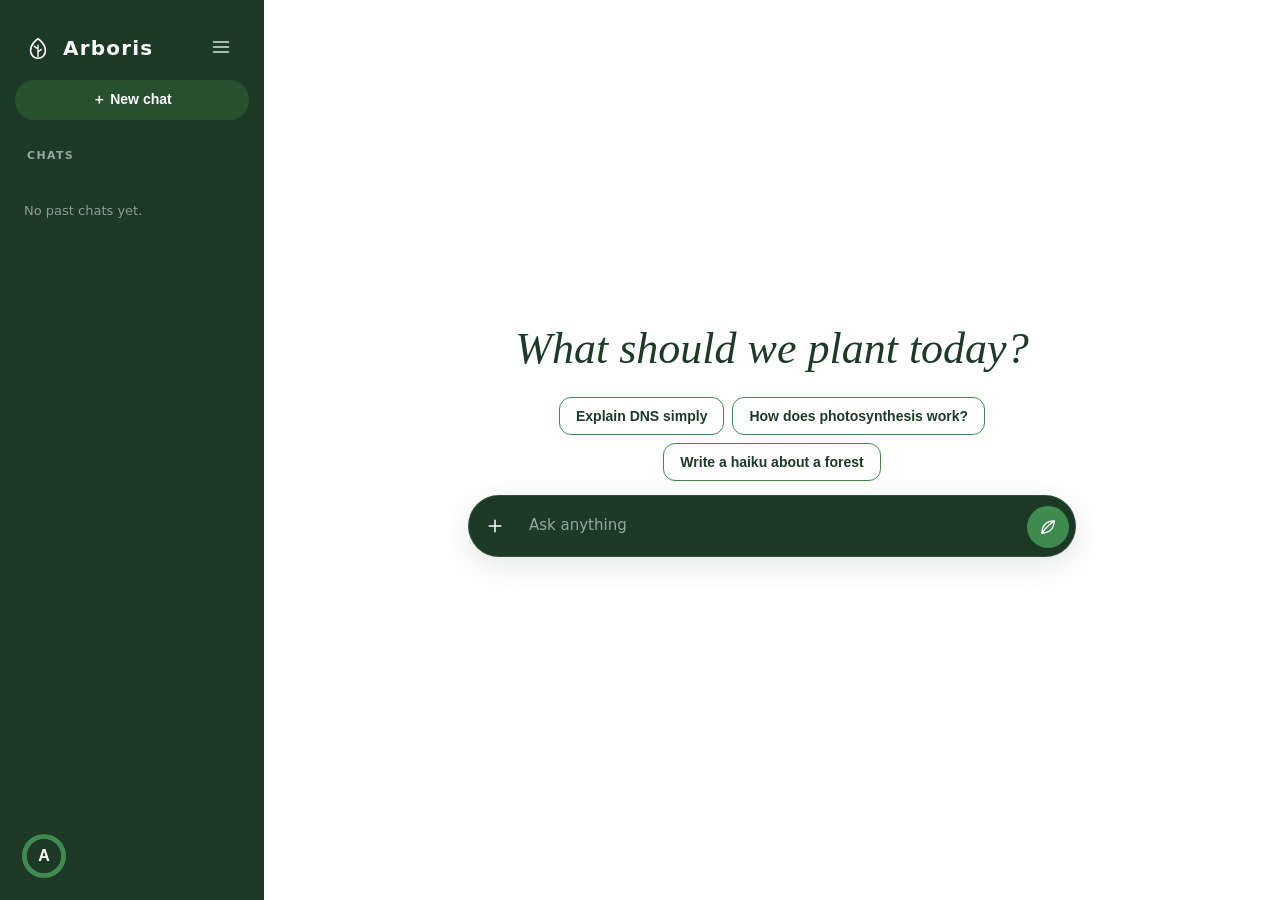
==== commit 5d142d31: "Visual v11: Josiah's pass - empty-state headline + suggestion pills, transparent active-chat selecti" ====
--- a/website/index.html
+++ b/website/index.html
@@ -1,1891 +1,136 @@
-<!doctype html><html><head><meta charset=utf8><meta name=viewport content="width=device-width,initial-scale=1"><style>:root{color-scheme:light}body{margin:0;padding:0;font:14px -apple-system,BlinkMacSystemFont,sans-serif;background:#fff;color:#000}img{max-width:100%}[hidden]:not([hidden=until-found i]){display:none!important}</style></head><body>
+<!doctype html>
+<html lang="en">
+<head>
 <meta charset="utf-8">
 <meta name="viewport" content="width=device-width, initial-scale=1">
 <title>Arboris: Low-Carbon AI Chat</title>
-<meta name="description" content="Arboris: lower-carbon AI chat. Shorter, right-sized answers with an honest, estimated energy footprint.">
+<meta name="description" content="Arboris: lower-carbon AI chat. Shorter prompts, right-sized answers, estimated energy per answer.">
 <meta property="og:title" content="Arboris">
 <meta property="og:description" content="Lower-carbon AI chat with right-sized answers and an honest energy estimate.">
 <meta property="og:type" content="website">
-<link rel="icon" href="data:image/svg+xml,%3Csvg%20xmlns='http://www.w3.org/2000/svg'%20viewBox='0%200%2028%2028'%3E%3Cpath%20d='M14%203C14%203%206%208%206%2016c0%204.4%203.6%208%208%208s8-3.6%208-8C22%208%2014%203%2014%203z'%20fill='#cf4a28'/%3E%3C/svg%3E">
+<link rel="icon" href="data:image/svg+xml,%3Csvg%20xmlns='http://www.w3.org/2000/svg'%20viewBox='0%200%2028%2028'%3E%3Cpath%20d='M14%203C14%203%206%208%206%2016c0%204.4%203.6%208%208%208s8-3.6%208-8C22%208%2014%203%2014%203z'%20fill='%233f8a4e'/%3E%3C/svg%3E">
+<link rel="stylesheet" href="styles.css">
+</head>
+<body>
 
-<style>
-/* ══════════════════════════════════════════════════
-   DESIGN V2: UNDERSTORY
-   Deep green hero with ChatGPT-style input: DM Sans clean
-   with Playfair Display elegance, coral accent warmth.
-══════════════════════════════════════════════════ */
-:root {
-  --bg: #060d08;
-  --surface: #0b1610;
-  --surface2: #121e16;
-  --border: #1a2e1e;
-  --border2: #243a28;
-  --ink: #c8d6e0;
-  --ink2: #7a96aa;
-  --ink3: #506878;
-  --teal: #cf4a28;
-  --teal-dim: #1c0e08;
-  --teal-glow: rgba(207,74,40,.22);
-  --teal-soft: rgba(207,74,40,.08);
-  --on-accent: #050a10;
-  --amber: #e0b84a;
-  --amber-dim: #181408;
-  --red: #f07068;
-  --blue: #60a0e0;
-  --purple: #b48ade;
-  --user-bg: #0a1a1e;
-  --user-border: #14303a;
-  --bot-bg: #0a1118;
-  --sp-bg: #0a1a1e;
-  --sp-fg: #3dd4c0;
-  --ca-bg: #181408;
-  --ca-fg: #e0b84a;
-  --fo-bg: #1e100e;
-  --fo-fg: #f07068;
-  --ch-bg: #0c1428;
-  --ch-fg: #60a0e0;
-  --shadow: 0 4px 20px rgba(0,0,0,.55);
-  --font-display: Georgia, 'Times New Roman', serif;
-  --font-body: system-ui, -apple-system, 'Segoe UI', sans-serif;
-  --font-mono: ui-monospace, 'Cascadia Code', monospace;
-  --r: 12px;
-  --rs: 8px;
-  --header-bg: transparent;
-  --header-ink: #c8d6e0;
-  --pill-bg: rgba(207,74,40,.15);
-  --pill-fg: #3dd4c0;
-  --totals-bg: #0a1118;
-  --totals-num: #3dd4c0;
-  --send-bg: #cf4a28;
-  --send-ink: #050a10;
-  --chat-w: 720px;
-}
-[data-theme="light"] {
-  --bg: #f0f5f8;
-  --surface: #ffffff;
-  --surface2: #e4edf2;
-  --border: #c8d6de;
-  --border2: #a8bcc8;
-  --ink: #0e1e28;
-  --ink2: #3a5868;
-  --ink3: #5a7888;
-  --teal: #b5421e;
-  --teal-dim: #fce8e0;
-  --teal-glow: rgba(14,142,128,.12);
-  --on-accent: #ffffff;
-  --amber: #8a6000;
-  --amber-dim: #faf2d8;
-  --red: #c02020;
-  --blue: #1668b0;
-  --purple: #6a3ab0;
-  --user-bg: #d8f4f0;
-  --user-border: #b0dcd6;
-  --bot-bg: #ffffff;
-  --sp-bg: #d8f4f0;
-  --sp-fg: #0e8e80;
-  --ca-bg: #faf2d8;
-  --ca-fg: #8a6000;
-  --fo-bg: #fce0e0;
-  --fo-fg: #c02020;
-  --ch-bg: #dce8f8;
-  --ch-fg: #1668b0;
-  --shadow: 0 1px 8px rgba(0,20,40,.06);
-  --header-bg: transparent;
-  --header-ink: #0e1e28;
-  --pill-bg: #d8f4f0;
-  --pill-fg: #0e8e80;
-  --totals-bg: #dceef2;
-  --totals-num: #0e8e80;
-  --send-bg: #cf4a28;
-  --send-ink: #050a10;
-}
-*,*::before,*::after { box-sizing: border-box; margin: 0; padding: 0 }
-html { color-scheme: dark }
-html[data-theme="light"] { color-scheme: light }
+<aside class="sidebar" id="sidebar" aria-label="Chats">
+  <div class="side-head">
+    <a class="side-brand" href="index.html" aria-label="Arboris home">
+      <svg width="22" height="22" viewBox="0 0 28 28" fill="none" stroke="currentColor" stroke-width="1.8"><path d="M14 3C14 3 6 8 6 16c0 4.4 3.6 8 8 8s8-3.6 8-8C22 8 14 3 14 3z"/><path d="M14 10v12M14 14c-2.5-1.5-4-3-4-3M14 17c2-1 3.5-2.5 3.5-2.5" stroke-linecap="round" stroke-width="1.5"/></svg>
+      Arboris
+    </a>
+    <button class="side-toggle" id="side-toggle" type="button" aria-label="Toggle chat list" aria-expanded="false"><svg width="20" height="20" viewBox="0 0 24 24" fill="none" stroke="currentColor" stroke-width="2" stroke-linecap="round"><path d="M3 6h18M3 12h18M3 18h18"/></svg></button>
+  </div>
+  <button class="new-chat" id="new-chat-btn" type="button">＋ New chat</button>
+  <div class="chats-label" aria-hidden="true">Chats</div>
+  <p class="sr-only" id="chat-list-help">Drag a chat to reorder it, or use Alt and the up or down arrow keys. Right click or press Shift F10 for chat options.</p>
+  <div class="chat-rail" id="chat-rail">
+    <div class="chat-highlight" id="chat-highlight" aria-hidden="true" hidden></div>
+    <nav class="chat-list" id="chat-list" aria-label="Past chats" aria-describedby="chat-list-help"></nav>
+  </div>
+  <div class="sr-only" id="chat-order-status" role="status" aria-live="polite"></div>
+  <div class="side-acct">
+    <button class="acct" id="acct-btn" type="button" aria-label="Account" aria-haspopup="true" aria-expanded="false">
+      <span class="acct-ring">
+        <svg viewBox="0 0 40 40" aria-hidden="true"><circle class="ring-bg" cx="20" cy="20" r="17"/><circle class="ring-fg" id="ring-fg" cx="20" cy="20" r="17"/></svg>
+        <span class="acct-face">A</span>
+      </span>
+    </button>
+    <div class="acct-pop" id="acct-pop" hidden>
+      <a href="features.html">Features</a>
+      <a href="https://github.com/succulentsdev/Arboris" target="_blank" rel="noopener">GitHub</a>
+    </div>
+  </div>
+</aside>
+<div class="scrim" id="scrim" aria-hidden="true"></div>
 
-body {
-  font-family: var(--font-body);
-  background: var(--bg);
-  color: var(--ink);
-  font-size: 17px;
-  line-height: 1.6;
-  min-height: 100vh;
-  -webkit-font-smoothing: antialiased;
-}
+<div class="main">
+  <button class="side-open" id="side-open" type="button" aria-label="Open chat list"><svg width="20" height="20" viewBox="0 0 24 24" fill="none" stroke="currentColor" stroke-width="2" stroke-linecap="round"><path d="M3 6h18M3 12h18M3 18h18"/></svg></button>
 
-/* ── Hero ── */
-.hero {
-  position: relative;
-  min-height: 100vh;
-  min-height: 100svh;
-  display: flex;
-  flex-direction: column;
-  align-items: center;
-  justify-content: flex-end;
-  text-align: center;
-  padding: 0 0 0;
-  background: url('[data-uri]